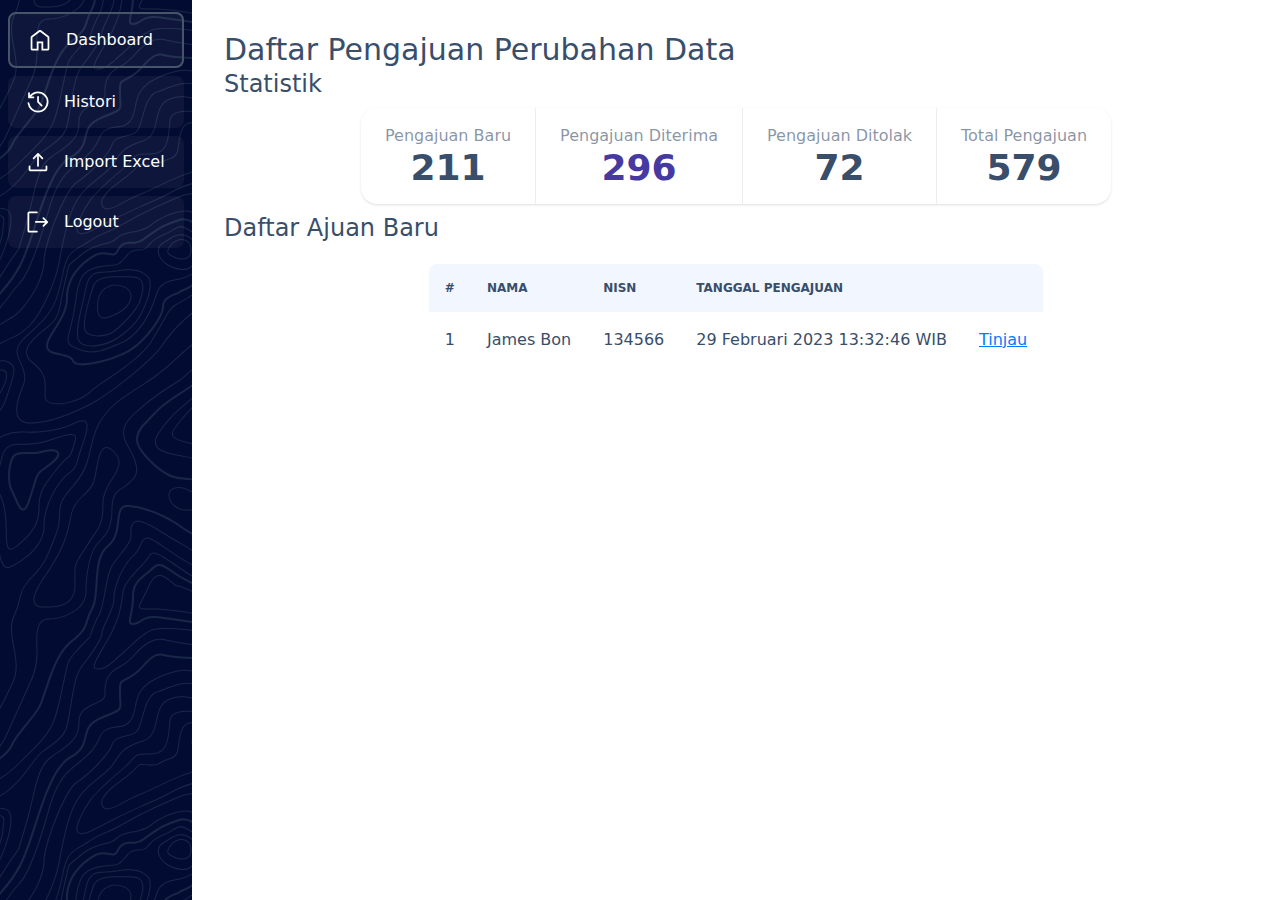
==== admin/index.html @ 265cea32 "init commit" ====
<!DOCTYPE html>
<html lang="en">
  <head>
    <meta charset="UTF-8" />
    <meta http-equiv="X-UA-Compatible" content="IE=edge" />
    <meta name="viewport" content="width=device-width, initial-scale=1.0" />
    <title>Dashboard Admin</title>
    <link rel="stylesheet" href="../assets/css/output.css" />
  </head>
  <body>
    <div class="drawer drawer-mobile">
      <input id="drawer" type="checkbox" class="drawer-toggle" />
      <div class="drawer-content flex flex-col">
        <label
          for="drawer"
          class="btn btn-ghost btn-sm btn-circle absolute top-1 left-1 drawer-button lg:hidden"
        >
          <svg
            xmlns="http://www.w3.org/2000/svg"
            class="h-5 w-5"
            fill="none"
            viewBox="0 0 24 24"
            stroke="currentColor"
          >
            <path
              stroke-linecap="round"
              stroke-linejoin="round"
              stroke-width="2"
              d="M4 6h16M4 12h16M4 18h7"
            />
          </svg>
        </label>
        <main class="w-full max-w-7xl mx-auto p-8">
          <h1>Daftar Pengajuan Perubahan Data</h1>
          <h2 class="text-2xl font-light">Statistik</h2>
          <div class="flex justify-center my-2">
            <div class="stats shadow stats-vertical lg:stats-horizontal">
              <div class="stat place-items-center">
                <div class="stat-title">Pengajuan Baru</div>
                <div class="stat-value">211</div>
              </div>

              <div class="stat place-items-center">
                <div class="stat-title">Pengajuan Diterima</div>
                <div class="stat-value text-secondary">296</div>
              </div>

              <div class="stat place-items-center">
                <div class="stat-title">Pengajuan Ditolak</div>
                <div class="stat-value">72</div>
              </div>

              <div class="stat place-items-center">
                <div class="stat-title">Total Pengajuan</div>
                <div class="stat-value">579</div>
              </div>
            </div>
          </div>
          <h2 class="text-2xl font-light">Daftar Ajuan Baru</h2>
          <!-- 
            Kolom:
            id,
            nama,
            nisn,
            tanggal pengajuan,
            aksi (isinya link ke tinjau.html)
           -->
          <div class="overflow-x-auto">
            <table class="table mx-auto">
              <thead>
                <tr>
                  <th>#</th>
                  <th>Nama</th>
                  <th>NISN</th>
                  <th>Tanggal Pengajuan</th>
                  <th></th>
                </tr>
              </thead>
              <tbody>
                <tr>
                  <td>1</td>
                  <td>James Bon</td>
                  <td>134566</td>
                  <td>29 Februari 2023 13:32:46 WIB</td>
                  <td><a href="./tinjau.html">Tinjau</a></td>
                </tr>
              </tbody>
            </table>
          </div>
        </main>
      </div>
      <div class="drawer-side">
        <label for="drawer" class="drawer-overlay"></label>
        <ul
          class="menu p-2 bg-default text-base-100 bg-hero-topography-blue-dark w-1/2 lg:w-48"
        >
          <label for="drawer" class="btn btn-ghost w-16 lg:hidden">
            <img
              src="../assets/icons/cancel_circle.svg"
              alt=""
              class="invert w-7"
            />
          </label>
          <li class="my-1">
            <a
              class="bg-base-100 bg-opacity-5 border-2 border-slate-600 disabled-menu"
              href="#"
            >
              <img src="../assets/icons/home.svg" class="invert w-7" />
              Dashboard
            </a>
          </li>
          <li class="my-1">
            <a class="bg-base-100 bg-opacity-5" href="./histori.html">
              <img src="../assets/icons/history.svg" class="invert w-7" />
              Histori
            </a>
          </li>
          <li class="my-1">
            <label for="import-excel" class="bg-base-100 bg-opacity-5">
              <img src="../assets/icons/upload.svg" class="invert w-7" />
              Import Excel
            </label>
          </li>
          <li class="my-1">
            <a class="bg-base-100 bg-opacity-5" href="./index.html">
              <img src="../assets/icons/logout.svg" class="invert w-7" />
              Logout
            </a>
          </li>
        </ul>
      </div>
    </div>
    <input type="checkbox" id="import-excel" class="modal-toggle" />
    <label for="import-excel" class="modal cursor-pointer">
      <label class="modal-box relative" for="">
        <h3 class="text-2xl">Import Excel</h3>
        <p class="py-4">
          PENTING: Setelah file excel di-import, semua data dan histori akan
          dihapus.
        </p>
        <p class="text-red-800">Error: Error message placeholder</p>

        <form action="./index.html" enctype="application/x-www-form-urlencoded">
          <div class="control-form">
            <input
              type="file"
              name="excel"
              id="excel"
              class="file-input file-input-bordered w-full"
            />
          </div>
          <div class="modal-action">
            <label for="import-excel" class="btn btn-error">Batal</label>
            <input type="submit" value="Import" class="btn" />
          </div>
        </form>
      </label>
    </label>
  </body>
</html>
---- assets/css/output.css ----
/*
! tailwindcss v3.2.7 | MIT License | https://tailwindcss.com
*/

/*
1. Prevent padding and border from affecting element width. (https://github.com/mozdevs/cssremedy/issues/4)
2. Allow adding a border to an element by just adding a border-width. (https://github.com/tailwindcss/tailwindcss/pull/116)
*/

*,
::before,
::after {
  box-sizing: border-box;
  /* 1 */
  border-width: 0;
  /* 2 */
  border-style: solid;
  /* 2 */
  border-color: #e5e7eb;
  /* 2 */
}

::before,
::after {
  --tw-content: '';
}

/*
1. Use a consistent sensible line-height in all browsers.
2. Prevent adjustments of font size after orientation changes in iOS.
3. Use a more readable tab size.
4. Use the user's configured `sans` font-family by default.
5. Use the user's configured `sans` font-feature-settings by default.
*/

html {
  line-height: 1.5;
  /* 1 */
  -webkit-text-size-adjust: 100%;
  /* 2 */
  -moz-tab-size: 4;
  /* 3 */
  -o-tab-size: 4;
     tab-size: 4;
  /* 3 */
  font-family: ui-sans-serif, system-ui, -apple-system, BlinkMacSystemFont, "Segoe UI", Roboto, "Helvetica Neue", Arial, "Noto Sans", sans-serif, "Apple Color Emoji", "Segoe UI Emoji", "Segoe UI Symbol", "Noto Color Emoji";
  /* 4 */
  font-feature-settings: normal;
  /* 5 */
}

/*
1. Remove the margin in all browsers.
2. Inherit line-height from `html` so users can set them as a class directly on the `html` element.
*/

body {
  margin: 0;
  /* 1 */
  line-height: inherit;
  /* 2 */
}

/*
1. Add the correct height in Firefox.
2. Correct the inheritance of border color in Firefox. (https://bugzilla.mozilla.org/show_bug.cgi?id=190655)
3. Ensure horizontal rules are visible by default.
*/

hr {
  height: 0;
  /* 1 */
  color: inherit;
  /* 2 */
  border-top-width: 1px;
  /* 3 */
}

/*
Add the correct text decoration in Chrome, Edge, and Safari.
*/

abbr:where([title]) {
  -webkit-text-decoration: underline dotted;
          text-decoration: underline dotted;
}

/*
Remove the default font size and weight for headings.
*/

h1,
h2,
h3,
h4,
h5,
h6 {
  font-size: inherit;
  font-weight: inherit;
}

/*
Reset links to optimize for opt-in styling instead of opt-out.
*/

a {
  color: inherit;
  text-decoration: inherit;
}

/*
Add the correct font weight in Edge and Safari.
*/

b,
strong {
  font-weight: bolder;
}

/*
1. Use the user's configured `mono` font family by default.
2. Correct the odd `em` font sizing in all browsers.
*/

code,
kbd,
samp,
pre {
  font-family: ui-monospace, SFMono-Regular, Menlo, Monaco, Consolas, "Liberation Mono", "Courier New", monospace;
  /* 1 */
  font-size: 1em;
  /* 2 */
}

/*
Add the correct font size in all browsers.
*/

small {
  font-size: 80%;
}

/*
Prevent `sub` and `sup` elements from affecting the line height in all browsers.
*/

sub,
sup {
  font-size: 75%;
  line-height: 0;
  position: relative;
  vertical-align: baseline;
}

sub {
  bottom: -0.25em;
}

sup {
  top: -0.5em;
}

/*
1. Remove text indentation from table contents in Chrome and Safari. (https://bugs.chromium.org/p/chromium/issues/detail?id=999088, https://bugs.webkit.org/show_bug.cgi?id=201297)
2. Correct table border color inheritance in all Chrome and Safari. (https://bugs.chromium.org/p/chromium/issues/detail?id=935729, https://bugs.webkit.org/show_bug.cgi?id=195016)
3. Remove gaps between table borders by default.
*/

table {
  text-indent: 0;
  /* 1 */
  border-color: inherit;
  /* 2 */
  border-collapse: collapse;
  /* 3 */
}

/*
1. Change the font styles in all browsers.
2. Remove the margin in Firefox and Safari.
3. Remove default padding in all browsers.
*/

button,
input,
optgroup,
select,
textarea {
  font-family: inherit;
  /* 1 */
  font-size: 100%;
  /* 1 */
  font-weight: inherit;
  /* 1 */
  line-height: inherit;
  /* 1 */
  color: inherit;
  /* 1 */
  margin: 0;
  /* 2 */
  padding: 0;
  /* 3 */
}

/*
Remove the inheritance of text transform in Edge and Firefox.
*/

button,
select {
  text-transform: none;
}

/*
1. Correct the inability to style clickable types in iOS and Safari.
2. Remove default button styles.
*/

button,
[type='button'],
[type='reset'],
[type='submit'] {
  -webkit-appearance: button;
  /* 1 */
  background-color: transparent;
  /* 2 */
  background-image: none;
  /* 2 */
}

/*
Use the modern Firefox focus style for all focusable elements.
*/

:-moz-focusring {
  outline: auto;
}

/*
Remove the additional `:invalid` styles in Firefox. (https://github.com/mozilla/gecko-dev/blob/2f9eacd9d3d995c937b4251a5557d95d494c9be1/layout/style/res/forms.css#L728-L737)
*/

:-moz-ui-invalid {
  box-shadow: none;
}

/*
Add the correct vertical alignment in Chrome and Firefox.
*/

progress {
  vertical-align: baseline;
}

/*
Correct the cursor style of increment and decrement buttons in Safari.
*/

::-webkit-inner-spin-button,
::-webkit-outer-spin-button {
  height: auto;
}

/*
1. Correct the odd appearance in Chrome and Safari.
2. Correct the outline style in Safari.
*/

[type='search'] {
  -webkit-appearance: textfield;
  /* 1 */
  outline-offset: -2px;
  /* 2 */
}

/*
Remove the inner padding in Chrome and Safari on macOS.
*/

::-webkit-search-decoration {
  -webkit-appearance: none;
}

/*
1. Correct the inability to style clickable types in iOS and Safari.
2. Change font properties to `inherit` in Safari.
*/

::-webkit-file-upload-button {
  -webkit-appearance: button;
  /* 1 */
  font: inherit;
  /* 2 */
}

/*
Add the correct display in Chrome and Safari.
*/

summary {
  display: list-item;
}

/*
Removes the default spacing and border for appropriate elements.
*/

blockquote,
dl,
dd,
h1,
h2,
h3,
h4,
h5,
h6,
hr,
figure,
p,
pre {
  margin: 0;
}

fieldset {
  margin: 0;
  padding: 0;
}

legend {
  padding: 0;
}

ol,
ul,
menu {
  list-style: none;
  margin: 0;
  padding: 0;
}

/*
Prevent resizing textareas horizontally by default.
*/

textarea {
  resize: vertical;
}

/*
1. Reset the default placeholder opacity in Firefox. (https://github.com/tailwindlabs/tailwindcss/issues/3300)
2. Set the default placeholder color to the user's configured gray 400 color.
*/

input::-moz-placeholder, textarea::-moz-placeholder {
  opacity: 1;
  /* 1 */
  color: #9ca3af;
  /* 2 */
}

input::placeholder,
textarea::placeholder {
  opacity: 1;
  /* 1 */
  color: #9ca3af;
  /* 2 */
}

/*
Set the default cursor for buttons.
*/

button,
[role="button"] {
  cursor: pointer;
}

/*
Make sure disabled buttons don't get the pointer cursor.
*/

:disabled {
  cursor: default;
}

/*
1. Make replaced elements `display: block` by default. (https://github.com/mozdevs/cssremedy/issues/14)
2. Add `vertical-align: middle` to align replaced elements more sensibly by default. (https://github.com/jensimmons/cssremedy/issues/14#issuecomment-634934210)
   This can trigger a poorly considered lint error in some tools but is included by design.
*/

img,
svg,
video,
canvas,
audio,
iframe,
embed,
object {
  display: block;
  /* 1 */
  vertical-align: middle;
  /* 2 */
}

/*
Constrain images and videos to the parent width and preserve their intrinsic aspect ratio. (https://github.com/mozdevs/cssremedy/issues/14)
*/

img,
video {
  max-width: 100%;
  height: auto;
}

/* Make elements with the HTML hidden attribute stay hidden by default */

[hidden] {
  display: none;
}

:root,
[data-theme] {
  background-color: hsla(var(--b1) / var(--tw-bg-opacity, 1));
  color: hsla(var(--bc) / var(--tw-text-opacity, 1));
}

html {
  -webkit-tap-highlight-color: transparent;
}

:root {
  color-scheme: light;
  --pf: 211.79 100% 40.627%;
  --sf: 246.92 47.273% 34.51%;
  --af: 310.41 49.388% 41.569%;
  --nf: 217.02 92.157% 8%;
  --pc: 211.79 100% 90.157%;
  --sc: 246.92 100% 88.627%;
  --ac: 310.41 100% 90.392%;
  --nc: 217.02 100% 82%;
  --inc: 191.54 100% 15.608%;
  --suc: 181.5 100% 13.255%;
  --wac: 32.308 100% 16.706%;
  --erc: 0 100% 14.431%;
  --rounded-box: 1rem;
  --rounded-btn: 0.5rem;
  --rounded-badge: 1.9rem;
  --animation-btn: 0.25s;
  --animation-input: .2s;
  --btn-text-case: uppercase;
  --btn-focus-scale: 0.95;
  --border-btn: 1px;
  --tab-border: 1px;
  --tab-radius: 0.5rem;
  --p: 211.79 100% 50.784%;
  --s: 246.92 47.273% 43.137%;
  --a: 310.41 49.388% 51.961%;
  --n: 217.02 92.157% 10%;
  --b1: 0 0% 100%;
  --b2: 216.92 100% 97.451%;
  --b3: 218.82 43.59% 92.353%;
  --bc: 214.29 30.061% 31.961%;
  --in: 191.54 92.857% 78.039%;
  --su: 181.5 46.512% 66.275%;
  --wa: 32.308 61.905% 83.529%;
  --er: 0 63.38% 72.157%;
}

h2 {
  margin-bottom: 0.5rem;
}

main h1 {
  font-size: 1.875rem;
  line-height: 2.25rem;
  font-weight: 300;
}

table {
  margin-top: 0.75rem;
  margin-bottom: 0.75rem;
}

table,
  .table td {
  white-space: normal;
}

td a,
  th a {
  cursor: pointer;
  text-decoration-line: underline;
  --tw-text-opacity: 1;
  color: hsl(var(--p) / var(--tw-text-opacity));
}

td a:hover,
  th a:hover {
  --tw-text-opacity: 1;
  color: hsl(var(--pf, var(--p)) / var(--tw-text-opacity));
}

td a:focus,
  th a:focus {
  outline: 2px solid transparent;
  outline-offset: 2px;
}

td a:focus-visible,
  th a:focus-visible {
  outline: 2px solid currentColor;
  outline-offset: 2px;
}

td a,
  th a {
  font-weight: 400;
}

*, ::before, ::after {
  --tw-border-spacing-x: 0;
  --tw-border-spacing-y: 0;
  --tw-translate-x: 0;
  --tw-translate-y: 0;
  --tw-rotate: 0;
  --tw-skew-x: 0;
  --tw-skew-y: 0;
  --tw-scale-x: 1;
  --tw-scale-y: 1;
  --tw-pan-x:  ;
  --tw-pan-y:  ;
  --tw-pinch-zoom:  ;
  --tw-scroll-snap-strictness: proximity;
  --tw-ordinal:  ;
  --tw-slashed-zero:  ;
  --tw-numeric-figure:  ;
  --tw-numeric-spacing:  ;
  --tw-numeric-fraction:  ;
  --tw-ring-inset:  ;
  --tw-ring-offset-width: 0px;
  --tw-ring-offset-color: #fff;
  --tw-ring-color: rgb(59 130 246 / 0.5);
  --tw-ring-offset-shadow: 0 0 #0000;
  --tw-ring-shadow: 0 0 #0000;
  --tw-shadow: 0 0 #0000;
  --tw-shadow-colored: 0 0 #0000;
  --tw-blur:  ;
  --tw-brightness:  ;
  --tw-contrast:  ;
  --tw-grayscale:  ;
  --tw-hue-rotate:  ;
  --tw-invert:  ;
  --tw-saturate:  ;
  --tw-sepia:  ;
  --tw-drop-shadow:  ;
  --tw-backdrop-blur:  ;
  --tw-backdrop-brightness:  ;
  --tw-backdrop-contrast:  ;
  --tw-backdrop-grayscale:  ;
  --tw-backdrop-hue-rotate:  ;
  --tw-backdrop-invert:  ;
  --tw-backdrop-opacity:  ;
  --tw-backdrop-saturate:  ;
  --tw-backdrop-sepia:  ;
}

::backdrop {
  --tw-border-spacing-x: 0;
  --tw-border-spacing-y: 0;
  --tw-translate-x: 0;
  --tw-translate-y: 0;
  --tw-rotate: 0;
  --tw-skew-x: 0;
  --tw-skew-y: 0;
  --tw-scale-x: 1;
  --tw-scale-y: 1;
  --tw-pan-x:  ;
  --tw-pan-y:  ;
  --tw-pinch-zoom:  ;
  --tw-scroll-snap-strictness: proximity;
  --tw-ordinal:  ;
  --tw-slashed-zero:  ;
  --tw-numeric-figure:  ;
  --tw-numeric-spacing:  ;
  --tw-numeric-fraction:  ;
  --tw-ring-inset:  ;
  --tw-ring-offset-width: 0px;
  --tw-ring-offset-color: #fff;
  --tw-ring-color: rgb(59 130 246 / 0.5);
  --tw-ring-offset-shadow: 0 0 #0000;
  --tw-ring-shadow: 0 0 #0000;
  --tw-shadow: 0 0 #0000;
  --tw-shadow-colored: 0 0 #0000;
  --tw-blur:  ;
  --tw-brightness:  ;
  --tw-contrast:  ;
  --tw-grayscale:  ;
  --tw-hue-rotate:  ;
  --tw-invert:  ;
  --tw-saturate:  ;
  --tw-sepia:  ;
  --tw-drop-shadow:  ;
  --tw-backdrop-blur:  ;
  --tw-backdrop-brightness:  ;
  --tw-backdrop-contrast:  ;
  --tw-backdrop-grayscale:  ;
  --tw-backdrop-hue-rotate:  ;
  --tw-backdrop-invert:  ;
  --tw-backdrop-opacity:  ;
  --tw-backdrop-saturate:  ;
  --tw-backdrop-sepia:  ;
}

.absolute {
  position: absolute;
}

.relative {
  position: relative;
}

.left-1 {
  left: 0.25rem;
}

.top-1 {
  top: 0.25rem;
}

.z-10 {
  z-index: 10;
}

.mx-auto {
  margin-left: auto;
  margin-right: auto;
}

.my-1 {
  margin-top: 0.25rem;
  margin-bottom: 0.25rem;
}

.my-2 {
  margin-top: 0.5rem;
  margin-bottom: 0.5rem;
}

.mt-2 {
  margin-top: 0.5rem;
}

.mt-4 {
  margin-top: 1rem;
}

.mt-8 {
  margin-top: 2rem;
}

.mt-\[50vh\] {
  margin-top: 50vh;
}

.mb-2 {
  margin-bottom: 0.5rem;
}

.flex {
  display: flex;
}

.table {
  display: table;
}

.h-5 {
  height: 1.25rem;
}

.h-full {
  height: 100%;
}

.h-8 {
  height: 2rem;
}

.h-12 {
  height: 3rem;
}

.h-16 {
  height: 4rem;
}

.min-h-\[50vh\] {
  min-height: 50vh;
}

.min-h-screen {
  min-height: 100vh;
}

.w-1\/2 {
  width: 50%;
}

.w-16 {
  width: 4rem;
}

.w-48 {
  width: 12rem;
}

.w-5 {
  width: 1.25rem;
}

.w-7 {
  width: 1.75rem;
}

.w-8 {
  width: 2rem;
}

.w-full {
  width: 100%;
}

.w-80 {
  width: 20rem;
}

.min-w-\[192px\] {
  min-width: 192px;
}

.min-w-full {
  min-width: 100%;
}

.max-w-2xl {
  max-width: 42rem;
}

.max-w-7xl {
  max-width: 80rem;
}

.cursor-pointer {
  cursor: pointer;
}

.flex-col {
  flex-direction: column;
}

.place-items-center {
  place-items: center;
}

.items-center {
  align-items: center;
}

.justify-end {
  justify-content: flex-end;
}

.justify-center {
  justify-content: center;
}

.justify-between {
  justify-content: space-between;
}

.justify-evenly {
  justify-content: space-evenly;
}

.gap-2 {
  gap: 0.5rem;
}

.overflow-x-auto {
  overflow-x: auto;
}

.rounded-lg {
  border-radius: 0.5rem;
}

.border {
  border-width: 1px;
}

.border-2 {
  border-width: 2px;
}

.border-slate-600 {
  --tw-border-opacity: 1;
  border-color: rgb(71 85 105 / var(--tw-border-opacity));
}

.border-slate-300 {
  --tw-border-opacity: 1;
  border-color: rgb(203 213 225 / var(--tw-border-opacity));
}

.bg-accent {
  --tw-bg-opacity: 1;
  background-color: hsl(var(--a) / var(--tw-bg-opacity));
}

.bg-base-100 {
  --tw-bg-opacity: 1;
  background-color: hsl(var(--b1) / var(--tw-bg-opacity));
}

.bg-base-200 {
  --tw-bg-opacity: 1;
  background-color: hsl(var(--b2, var(--b1)) / var(--tw-bg-opacity));
}

.bg-base-300 {
  --tw-bg-opacity: 1;
  background-color: hsl(var(--b3, var(--b2)) / var(--tw-bg-opacity));
}

.bg-default {
  --tw-bg-opacity: 1;
  background-color: rgb(2 11 49 / var(--tw-bg-opacity));
}

.bg-error {
  --tw-bg-opacity: 1;
  background-color: hsl(var(--er) / var(--tw-bg-opacity));
}

.bg-info {
  --tw-bg-opacity: 1;
  background-color: hsl(var(--in) / var(--tw-bg-opacity));
}

.bg-neutral {
  --tw-bg-opacity: 1;
  background-color: hsl(var(--n) / var(--tw-bg-opacity));
}

.bg-primary {
  --tw-bg-opacity: 1;
  background-color: hsl(var(--p) / var(--tw-bg-opacity));
}

.bg-secondary {
  --tw-bg-opacity: 1;
  background-color: hsl(var(--s) / var(--tw-bg-opacity));
}

.bg-success {
  --tw-bg-opacity: 1;
  background-color: hsl(var(--su) / var(--tw-bg-opacity));
}

.bg-warning {
  --tw-bg-opacity: 1;
  background-color: hsl(var(--wa) / var(--tw-bg-opacity));
}

.bg-white {
  --tw-bg-opacity: 1;
  background-color: rgb(255 255 255 / var(--tw-bg-opacity));
}

.bg-opacity-5 {
  --tw-bg-opacity: 0.05;
}

.bg-opacity-40 {
  --tw-bg-opacity: 0.4;
}

.p-1 {
  padding: 0.25rem;
}

.p-2 {
  padding: 0.5rem;
}

.p-8 {
  padding: 2rem;
}

.p-4 {
  padding: 1rem;
}

.p-6 {
  padding: 1.5rem;
}

.py-4 {
  padding-top: 1rem;
  padding-bottom: 1rem;
}

.text-2xl {
  font-size: 1.5rem;
  line-height: 2rem;
}

.text-4xl {
  font-size: 2.25rem;
  line-height: 2.5rem;
}

.text-5xl {
  font-size: 3rem;
  line-height: 1;
}

.text-xl {
  font-size: 1.25rem;
  line-height: 1.75rem;
}

.text-3xl {
  font-size: 1.875rem;
  line-height: 2.25rem;
}

.font-light {
  font-weight: 300;
}

.font-normal {
  font-weight: 400;
}

.normal-case {
  text-transform: none;
}

.italic {
  font-style: italic;
}

.text-base-100 {
  --tw-text-opacity: 1;
  color: hsl(var(--b1) / var(--tw-text-opacity));
}

.text-info-content {
  --tw-text-opacity: 1;
  color: hsl(var(--inc, var(--nc)) / var(--tw-text-opacity));
}

.text-red-600 {
  --tw-text-opacity: 1;
  color: rgb(220 38 38 / var(--tw-text-opacity));
}

.text-red-800 {
  --tw-text-opacity: 1;
  color: rgb(153 27 27 / var(--tw-text-opacity));
}

.text-secondary {
  --tw-text-opacity: 1;
  color: hsl(var(--s) / var(--tw-text-opacity));
}

.text-success-content {
  --tw-text-opacity: 1;
  color: hsl(var(--suc, var(--nc)) / var(--tw-text-opacity));
}

.text-warning-content {
  --tw-text-opacity: 1;
  color: hsl(var(--wac, var(--nc)) / var(--tw-text-opacity));
}

.underline {
  text-decoration-line: underline;
}

.shadow {
  --tw-shadow: 0 1px 3px 0 rgb(0 0 0 / 0.1), 0 1px 2px -1px rgb(0 0 0 / 0.1);
  --tw-shadow-colored: 0 1px 3px 0 var(--tw-shadow-color), 0 1px 2px -1px var(--tw-shadow-color);
  box-shadow: var(--tw-ring-offset-shadow, 0 0 #0000), var(--tw-ring-shadow, 0 0 #0000), var(--tw-shadow);
}

.invert {
  --tw-invert: invert(100%);
  filter: var(--tw-blur) var(--tw-brightness) var(--tw-contrast) var(--tw-grayscale) var(--tw-hue-rotate) var(--tw-invert) var(--tw-saturate) var(--tw-sepia) var(--tw-drop-shadow);
}

.bg-hero-topography-blue-dark-100 {
  background-image: url("data:image/svg+xml,%3Csvg xmlns='http://www.w3.org/2000/svg' width='600' height='600' viewBox='0 0 600 600'%3E%3Cpath fill='%23394e6a' fill-opacity='1.0' d='M600 325.1v-1.17c-6.5 3.83-13.06 7.64-14.68 8.64-10.6 6.56-18.57 12.56-24.68 19.09-5.58 5.95-12.44 10.06-22.42 14.15-1.45.6-2.96 1.2-4.83 1.9l-4.75 1.82c-9.78 3.75-14.8 6.27-18.98 10.1-4.23 3.88-9.65 6.6-16.77 8.84-1.95.6-3.99 1.17-6.47 1.8l-6.14 1.53c-5.29 1.35-8.3 2.37-10.54 3.78-3.08 1.92-6.63 3.26-12.74 5.03a384.1 384.1 0 0 1-4.82 1.36c-2.04.58-3.6 1.04-5.17 1.52a110.03 110.03 0 0 0-11.2 4.05c-2.7 1.15-5.5 3.93-8.78 8.4a157.68 157.68 0 0 0-6.15 9.2c-5.75 9.07-7.58 11.74-10.24 14.51a50.97 50.97 0 0 1-4.6 4.22c-2.33 1.9-10.39 7.54-11.81 8.74a14.68 14.68 0 0 0-3.67 4.15c-1.24 2.3-1.9 4.57-2.78 8.87-2.17 10.61-3.52 14.81-8.2 22.1-4.07 6.33-6.8 9.88-9.83 12.99-.47.48-.95.96-1.5 1.48l-3.75 3.56c-1.67 1.6-3.18 3.12-4.86 4.9a42.44 42.44 0 0 0-9.89 16.94c-2.5 8.13-2.72 15.47-1.76 27.22.47 5.82.51 6.36.51 8.18 0 10.51.12 17.53.63 25.78.24 4.05.56 7.8.97 11.22h.9c-1.13-9.58-1.5-21.83-1.5-37 0-1.86-.04-2.4-.52-8.26-.94-11.63-.72-18.87 1.73-26.85a41.44 41.44 0 0 1 9.65-16.55c1.67-1.76 3.18-3.27 4.83-4.85.63-.6 3.13-2.96 3.75-3.57a71.6 71.6 0 0 0 1.52-1.5c3.09-3.16 5.86-6.76 9.96-13.15 4.77-7.42 6.15-11.71 8.34-22.44.86-4.21 1.5-6.4 2.68-8.6.68-1.25 1.79-2.48 3.43-3.86 1.38-1.15 9.43-6.8 11.8-8.72 1.71-1.4 3.26-2.81 4.7-4.3 2.72-2.85 4.56-5.54 10.36-14.67a156.9 156.9 0 0 1 6.1-9.15c3.2-4.33 5.9-7.01 8.37-8.07 3.5-1.5 7.06-2.77 11.1-4.02a233.84 233.84 0 0 1 7.6-2.2l2.38-.67c6.19-1.79 9.81-3.16 12.98-5.15 2.14-1.33 5.08-2.33 10.27-3.65l6.14-1.53c2.5-.63 4.55-1.2 6.52-1.82 7.24-2.27 12.79-5.06 17.15-9.05 4.05-3.72 9-6.2 18.66-9.9l4.75-1.82c1.87-.72 3.39-1.31 4.85-1.91 10.1-4.15 17.07-8.32 22.76-14.4 6.05-6.45 13.95-12.4 24.49-18.92 1.56-.96 7.82-4.6 14.15-8.33v-64.58c-4 8.15-8.52 14.85-12.7 17.9-2.51 1.82-5.38 4.02-9.04 6.92a1063.87 1063.87 0 0 0-6.23 4.98l-1.27 1.02a2309.25 2309.25 0 0 1-4.87 3.9c-7.55 6-12.9 10.05-17.61 13.19-3.1 2.06-3.86 2.78-8.06 7.13-5.84 6.07-11.72 8.62-29.15 10.95-11.3 1.5-20.04 4.91-30.75 11.07-1.65.94-7.27 4.27-6.97 4.1-2.7 1.58-4.69 2.69-6.64 3.66-5.63 2.8-10.47 4.17-15.71 4.17-17.13 0-41.44 11.51-51.63 22.83-12.05 13.4-31.42 27.7-45.25 31.16-7.4 1.85-11.85 7.05-14.04 14.69-1.26 4.4-1.58 8.28-1.58 13.82 0 .82.01.98.24 3.63.45 5.18.35 8.72-.77 13.26-1.53 6.2-4.89 12.6-10.59 19.43-13.87 16.65-22.88 46.58-22.88 71.68 0 2.39.02 4.26.06 8.75.12 10.8.1 15.8-.22 21.95-.56 11.18-2.09 20.73-5 29.3h-1.05c2.94-8.56 4.49-18.12 5.05-29.35.31-6.13.34-11.1.22-21.9-.04-4.48-.06-6.36-.06-8.75 0-25.32 9.07-55.47 23.12-72.32 5.6-6.72 8.88-12.99 10.38-19.03 1.09-4.4 1.18-7.85.74-12.93-.23-2.7-.24-2.86-.24-3.72 0-5.62.32-9.57 1.62-14.1 2.28-7.95 6.97-13.44 14.76-15.39 13.6-3.4 32.82-17.59 44.75-30.84C409 360.14 433.58 348.5 451 348.5c5.07 0 9.77-1.33 15.26-4.07 1.93-.96 3.9-2.05 6.58-3.62-.3.18 5.33-3.16 6.98-4.11 10.82-6.21 19.66-9.67 31.11-11.2 17.23-2.3 22.9-4.75 28.57-10.64 4.25-4.41 5.04-5.16 8.22-7.28 4.68-3.11 10.01-7.14 17.55-13.14a1113.33 1113.33 0 0 0 4.86-3.89l1.28-1.02a4668.54 4668.54 0 0 1 6.23-4.98c3.67-2.9 6.55-5.12 9.07-6.95 4.37-3.19 9.16-10.56 13.29-19.4v66.9zm0-116.23c-.62.01-1.27.06-1.95.13-6.13.63-13.83 3.45-21.83 7.45-3.64 1.82-8.46 2.67-14.17 2.71-4.7.04-9.72-.47-14.73-1.33-1.7-.3-3.26-.61-4.67-.93a31.55 31.55 0 0 0-3.55-.57 273.4 273.4 0 0 0-16.66-.88c-10.42-.16-17.2.74-17.97 2.73-.38.97.6 2.55 3.03 4.87 1.01.97 2.22 2.03 4.04 3.55a1746.07 1746.07 0 0 0 4.79 4.02c1.39 1.2 3.1 1.92 5.5 2.5.7.16.86.2 2.64.54 3.53.7 5.03 1.25 6.15 2.63 1.41 1.76 1.4 4.54-.15 8.88-2.44 6.83-5.72 10.05-10.19 10.33-3.63.23-7.6-1.29-14.52-5.06-4.53-2.47-6.82-7.3-8.32-15.26-.17-.87-.32-1.78-.5-2.86l-.43-2.76c-1.05-6.58-1.9-9.2-3.73-10.11-.81-.4-1.59-.74-2.36-1-2.27-.77-4.6-1.02-8.1-.92-2.29.07-14.7 1-13.77.93-20.55 1.37-28.8 5.05-37.09 14.99a133.07 133.07 0 0 0-4.25 5.44l-2.3 3.09-2.51 3.32c-4.1 5.36-7.06 8.48-10.39 11.12-.65.52-1.33 1.04-2.13 1.62l-4.11 2.94a106.8 106.8 0 0 0-5.16 3.99c-4.55 3.74-9.74 8.6-16.25 15.38-8.25 8.58-11.78 13.54-11.7 15.95.07 1.65 1.64 2.11 6.79 2.38 1.61.09 2.15.12 2.98.2 2.95.24 5.09.73 6.81 1.68 7.48 4.15 11.63 7.26 13.95 11.58 3.3 6.15.8 12.88-8.89 20.26-8.28 6.3-11.1 10.37-11.31 14.96-.06 1.17 0 1.93.26 4.43.69 6.47.25 10.65-2.8 17.42a44.23 44.23 0 0 1-4.16 7.53c-2.82 3.97-5.47 5.74-10.6 7.69-.43.16-3.34 1.23-4.27 1.59-1.8.68-3.38 1.36-5.01 2.14-4.18 2-8.4 4.6-13.1 8.24-8.44 6.51-13.23 14.56-15.98 25.06-1.1 4.2-1.55 6.81-2.8 15.21-1.26 8.6-2.17 12.64-4.08 16.55-2.1 4.28-11.93 26.59-12.97 28.88a382.7 382.7 0 0 1-6.37 13.41c-4.07 8.11-7.61 14.07-10.73 17.81-5.38 6.46-8.98 14.37-13.77 28.42a810.14 810.14 0 0 0-1.89 5.6c-1.8 5.35-2.96 8.6-4.26 11.85-6.13 15.32-25.43 26.31-46.46 26.31-11.2 0-20.58-2.74-31.02-8.55-5.6-3.13-4.55-2.42-22.26-14.54-14.33-9.8-17.7-10.73-20.47-6.9-.37.5-1.81 2.74-1.83 2.77a52.24 52.24 0 0 1-4.94 5.9c-.73.79-5.52 5.87-6.97 7.45-2.38 2.6-4.3 4.81-5.98 6.93a45.6 45.6 0 0 0-5.08 7.66c-1.29 2.57-1.9 5.25-2.66 10.6a997.6 997.6 0 0 1-.46 3.18h-1l.47-3.32c.77-5.45 1.4-8.2 2.75-10.9a46.54 46.54 0 0 1 5.2-7.84c1.7-2.14 3.63-4.38 6.03-6.98 1.45-1.59 6.24-6.68 6.96-7.46a51.58 51.58 0 0 0 4.84-5.78s1.47-2.26 1.86-2.8c3.25-4.5 7.08-3.44 21.84 6.67 17.67 12.08 16.62 11.38 22.19 14.48 10.3 5.73 19.5 8.43 30.53 8.43 20.65 0 39.57-10.77 45.54-25.69a219.7 219.7 0 0 0 4.24-11.8 6752.32 6752.32 0 0 0 1.88-5.6c4.83-14.16 8.47-22.14 13.96-28.73 3.05-3.66 6.56-9.57 10.6-17.61 1.97-3.93 4.04-8.31 6.35-13.38 1.03-2.28 10.88-24.61 12.98-28.91 1.85-3.79 2.75-7.76 4-16.25 1.24-8.44 1.7-11.07 2.81-15.32 2.8-10.7 7.71-18.94 16.33-25.6a73.18 73.18 0 0 1 13.29-8.35c1.66-.8 3.27-1.48 5.08-2.18.94-.36 3.86-1.43 4.28-1.59 4.95-1.88 7.44-3.55 10.14-7.33 1.35-1.9 2.68-4.3 4.06-7.37 2.97-6.58 3.39-10.59 2.72-16.9a27.13 27.13 0 0 1-.27-4.58c.22-4.94 3.21-9.24 11.7-15.7 9.33-7.11 11.66-13.34 8.62-19-2.2-4.09-6.25-7.12-13.55-11.17-1.57-.88-3.6-1.33-6.42-1.57-.8-.07-1.34-.1-2.95-.19-5.77-.3-7.63-.85-7.72-3.34-.1-2.81 3.5-7.87 11.97-16.69 6.53-6.8 11.75-11.69 16.33-15.45 1.79-1.47 3.42-2.72 5.2-4.03l4.12-2.94c.79-.58 1.46-1.08 2.1-1.59 3.26-2.6 6.16-5.65 10.21-10.94a383.2 383.2 0 0 0 2.5-3.32l2.31-3.09c1.8-2.39 3.04-4 4.29-5.48 8.47-10.17 16.98-13.96 37.27-15.3-.44.02 12-.9 14.32-.98 3.62-.1 6.05.16 8.46.98.8.27 1.62.62 2.47 1.04 2.27 1.14 3.17 3.87 4.27 10.85l.44 2.76c.17 1.07.33 1.97.5 2.83 1.44 7.69 3.62 12.29 7.8 14.57 6.76 3.68 10.6 5.15 13.99 4.94 4-.25 6.99-3.17 9.3-9.67 1.45-4.04 1.46-6.49.32-7.92-.9-1.12-2.28-1.62-5.57-2.27a55.8 55.8 0 0 1-2.67-.55c-2.54-.6-4.39-1.4-5.93-2.71a252.63 252.63 0 0 0-4.78-4.01 84.35 84.35 0 0 1-4.08-3.6c-2.73-2.6-3.86-4.43-3.28-5.95 1.02-2.64 7.82-3.54 18.93-3.37a230.56 230.56 0 0 1 16.73.88c2.76.39 3.2.49 3.68.6 1.4.3 2.95.62 4.62.91a82.9 82.9 0 0 0 14.56 1.32c5.56-.04 10.24-.86 13.73-2.6 8.1-4.05 15.89-6.9 22.17-7.56.7-.07 1.4-.11 2.05-.13v1zm0-100.94v1.5c-8.62 16.05-17.27 29.55-23.65 35.92-3.19 3.2-7.62 4.9-13.54 5.56-4.45.48-8.28.4-19.18-.2-9.91-.55-15.32-.44-20.52.78a84.05 84.05 0 0 1-15 2.11l-2.25.14c-12.49.75-19.37 1.78-32.72 5.74-4.5 1.33-9.27 2.49-14.3 3.48a246.27 246.27 0 0 1-32.6 3.97c-7.56.45-13.21.57-20.24.57-5.4 0-11.9 1.61-18 5.18-8.3 4.87-15.06 12.87-19.53 24.5a68.57 68.57 0 0 1-4.56 9.8c-3.6 6.2-6.92 8.99-13.38 12.18l-4.03 1.96a64.48 64.48 0 0 0-15.16 10.25c-8.2 7.33-13.72 16.63-22.54 35.6l-2.08 4.49c-7.3 15.7-11.5 23.3-17.35 29.87-7.7 8.66-20.25 14.42-40.31 20.08-4.37 1.23-19.04 5.08-19.24 5.13-6.92 1.87-11.68 3.34-15.63 4.92-10.55 4.22-18.71 10.52-36.38 26.52l-1.7 1.54c-8.58 7.76-13.41 11.9-18.81 15.88-3.95 2.9-8 5.67-12.97 8.91-2.06 1.34-10.3 6.6-12.33 7.94-11.52 7.5-18.53 13.04-24.62 20.08a62.01 62.01 0 0 0-6.44 8.85c-4.13 6.91-6.27 13.15-9.2 25.11l-1.54 6.26c-.6 2.45-1.15 4.54-1.72 6.58-2.97 10.7-6.9 17.36-14.78 26.91L69.6 491a148.51 148.51 0 0 0-4.19 5.3 23.9 23.9 0 0 0-3.44 6.28c-1.16 3.23-1.52 5.9-1.87 11.94-.58 10.05-1.42 15.04-4.63 22.67-1.57 3.72-5.66 14.02-6.41 15.8a73.46 73.46 0 0 1-3.57 7.4c-2.88 5.14-6.71 10.12-13.12 16.95-5.96 6.36-8.87 10.9-10.61 16a56.88 56.88 0 0 0-1.38 4.82l-.46 1.84h-1.03l.52-2.08c.52-2.09.92-3.49 1.4-4.9 1.8-5.25 4.78-9.9 10.84-16.36 6.35-6.78 10.13-11.7 12.97-16.77a72.5 72.5 0 0 0 3.52-7.29c.75-1.76 4.84-12.06 6.4-15.8 3.17-7.5 3.99-12.4 4.56-22.33.35-6.14.72-8.88 1.93-12.23a24.9 24.9 0 0 1 3.58-6.54c1.27-1.7 2.6-3.37 4.22-5.34l4.11-4.95c7.8-9.46 11.66-16 14.59-26.54.56-2.04 1.1-4.12 1.71-6.56l1.53-6.26c2.96-12.04 5.13-18.36 9.32-25.39 1.84-3.08 4-6.05 6.54-8.99 6.17-7.12 13.24-12.7 24.83-20.26 2.05-1.33 10.28-6.6 12.33-7.94 4.96-3.22 9-5.98 12.92-8.87 5.37-3.95 10.19-8.08 18.74-15.82l1.7-1.54c17.76-16.09 25.98-22.43 36.67-26.7 4-1.6 8.8-3.09 15.75-4.96.21-.06 14.87-3.9 19.22-5.13 19.9-5.61 32.32-11.31 39.85-19.78 5.76-6.48 9.93-14.02 17.18-29.64l2.09-4.5c8.87-19.07 14.44-28.46 22.77-35.9a65.48 65.48 0 0 1 15.38-10.4l4.04-1.97c6.3-3.1 9.47-5.77 12.96-11.77a67.6 67.6 0 0 0 4.48-9.67c4.56-11.84 11.47-20.02 19.97-25 6.25-3.66 12.93-5.32 18.5-5.32 7.01 0 12.65-.12 20.17-.57a245.3 245.3 0 0 0 32.47-3.96c5-.98 9.75-2.13 14.22-3.45 13.43-3.98 20.38-5.02 32.94-5.78l2.24-.14c5.76-.37 9.8-.9 14.85-2.09 5.31-1.25 10.79-1.35 22.6-.7 9.04.5 12.84.58 17.21.1 5.71-.62 9.94-2.26 12.95-5.26 6.44-6.45 15.3-20.37 24.35-36.72zm0 450.21c-1.28-4.6-2.2-10.55-3.33-20.25l-.24-2.04-.23-2.03c-1.82-15.7-3.07-21.98-5.55-24.47-2.46-2.46-3.04-5.03-2.52-8.64.1-.6.18-1.1.39-2.15.69-3.54.77-5.04.08-6.84-.91-2.38-3.31-4.41-7.79-6.26-5.08-2.09-6.52-4.84-4.89-8.44.66-1.45 1.79-3.02 3.52-5.01 1.04-1.2 5.48-5.96 5.08-5.53 6.15-6.7 8.98-11.34 8.98-16.48a15.2 15.2 0 0 1 6.5-12.89v1.26a14.17 14.17 0 0 0-5.5 11.63c0 5.47-2.93 10.29-9.24 17.16.38-.42-4.04 4.33-5.07 5.5-1.67 1.93-2.75 3.43-3.36 4.77-1.37 3.04-.23 5.22 4.36 7.1 4.71 1.95 7.32 4.16 8.34 6.83.78 2.04.7 3.67-.03 7.4-.2 1.03-.3 1.51-.38 2.09-.48 3.33.03 5.59 2.23 7.8 2.74 2.74 3.98 8.96 5.84 25.06l.24 2.03.23 2.04c.82 7.01 1.53 12.06 2.34 16.03v4.33zm0-62.16c-1.4-3.13-4.43-9.9-4.95-11.17-1.02-2.53-1.25-3.8-.91-5.18.2-.84 2.05-4.68 2.32-5.33a70.79 70.79 0 0 0 3.54-11.2v3.99a62.82 62.82 0 0 1-2.62 7.6c-.31.75-2.09 4.46-2.27 5.18-.28 1.12-.08 2.22.87 4.57.41 1.02 2.5 5.7 4.02 9.09v2.45zm0-85.09c-1.65 1.66-3.66 2.9-6.4 4.13-.25.1-13.97 5.47-20.4 8.43-9.35 4.32-16.7 5.9-23.03 5.25-5.08-.53-9.02-2.25-14.77-5.92l-3.2-2.07a77.4 77.4 0 0 0-5.44-3.27c-4.05-2.18-3.25-5.8 1.47-10.47 3.71-3.68 9.6-7.93 18.73-13.8l4.46-2.82c17.95-11.33 18.22-11.5 22.27-14.74 11.25-9 19.69-14.02 26.31-15.1v1.02c-6.37 1.1-14.62 6-25.69 14.86-4.1 3.28-4.34 3.44-22.36 14.8a652.4 652.4 0 0 0-4.45 2.83c-9.07 5.83-14.92 10.05-18.57 13.66-4.31 4.28-4.95 7.13-1.7 8.88 1.7.91 3.29 1.88 5.5 3.3l3.2 2.08c5.64 3.59 9.45 5.25 14.34 5.76 6.13.64 13.32-.9 22.52-5.15 6.46-2.98 20.18-8.35 20.4-8.44 3.04-1.37 5.1-2.71 6.81-4.69v1.47zm0-41.37v1c-6.56.26-12.11 3.13-19.71 9.08l-4.63 3.68a51.87 51.87 0 0 1-4.4 3.14c-.82.52-5.51 3.33-6.22 3.76-3.31 2-6.15 3.8-8.87 5.6a112.61 112.61 0 0 0-8.16 5.92c-4.61 3.72-7.4 6.9-7.97 9.35-.63 2.67 1.48 4.53 7.05 5.46 10.7 1.78 20.92-.05 30.45-4.65a61.96 61.96 0 0 0 17.1-12.2 41.8 41.8 0 0 0 5.36-7.42v1.92a38.94 38.94 0 0 1-4.64 6.19 62.95 62.95 0 0 1-17.39 12.41c-9.7 4.68-20.13 6.55-31.05 4.73-6.06-1-8.65-3.29-7.85-6.67.64-2.74 3.53-6.05 8.31-9.9 2.35-1.9 5.1-3.88 8.24-5.97 2.73-1.82 5.58-3.61 8.9-5.62.72-.44 5.4-3.24 6.22-3.75 1.26-.8 2.6-1.76 4.3-3.09.8-.62 3.9-3.1 4.63-3.67 7.77-6.1 13.49-9.04 20.33-9.3zm0-154.6v1c-1.75-.24-4.3.23-7.82 1.55-10.01 3.75-13.8 5.07-19.15 6.76-1.78.56-2.63.83-3.87 1.24-1.48.5-3.16.76-6.74 1.16a1550.34 1550.34 0 0 0-2.64.3c-7.8.94-11.28 2.47-11.28 6.07 0 4.45 2.89 13.18 7.96 25.81a57.34 57.34 0 0 1 2.33 7.6 258.32 258.32 0 0 1 .84 3.46c1.86 7.62 3.17 10.71 5.56 11.67 2.21.88 4.7.6 7.47-.72 3.48-1.69 7.22-4.94 11.2-9.47 1.52-1.7 2.97-3.49 4.59-5.57l3.16-4.1c2.59-3.23 6.07-12.21 8.39-20.23v3.45c-2.29 7.2-5.27 14.5-7.61 17.41-.44.55-2.67 3.46-3.15 4.09-1.63 2.1-3.1 3.9-4.62 5.62-4.08 4.61-7.9 7.94-11.53 9.7-2.99 1.44-5.77 1.75-8.28.74-2.84-1.13-4.2-4.34-6.15-12.35a2097.48 2097.48 0 0 1-.84-3.46c-.8-3.2-1.47-5.45-2.28-7.46-5.14-12.8-8.04-21.55-8.04-26.19 0-4.37 3.84-6.06 12.16-7.07a160.9 160.9 0 0 1 2.65-.3c3.5-.39 5.15-.64 6.53-1.1 1.26-.42 2.1-.7 3.88-1.26 5.34-1.68 9.11-3 19.1-6.74 3.53-1.32 6.22-1.84 8.18-1.61zM0 292c10.13-11.31 18.13-23.2 23.07-35.39 3.3-8.14 6.09-16.12 10.81-30.55l1.59-4.84c6.53-19.94 10.11-29.82 14.77-39.56 6.07-12.72 12.55-21.18 20.27-25.54 6.66-3.76 10.2-7.86 12.22-13.15a46.6 46.6 0 0 0 1.86-6.58c1.23-5.2 2.05-7.59 3.93-10.36 2.45-3.62 6.27-6.53 12.1-8.96 15.78-6.58 16.73-7.04 18.05-9.01.65-.98.83-2.15.74-4.51-.03-.73-.23-3.82-.24-4A93.8 93.8 0 0 1 119 94c0-10.04.18-11.37 2.37-13.15.52-.42 1.13-.8 2.07-1.3.27-.14 2.18-1.12 2.84-1.48a68.4 68.4 0 0 0 9.12-5.87c2.06-1.54 2.64-2.14 8.01-7.93 3.78-4.09 6.21-6.36 8.96-8.12 3.64-2.33 7.2-3.12 10.9-2.11 4.4 1.2 10.81 2 18.78 2.46 6.9.4 12.9.5 21.95.5 4.87 0 8.97.47 15.4 1.57 7.77 1.33 9.3 1.54 12.38 1.54 4.05 0 7.43-.88 10.68-2.95 5.06-3.22 8.11-4.67 11.2-5.2 3.62-.64 4.77-.46 16.55 2.06 17.26 3.7 30.85 1.36 41.06-9.7 5.1-5.53 5.48-8.9 3.48-14.8-.83-2.42-1.03-3.1-1.17-4.3-.29-2.52.5-4.71 2.71-6.93 2.65-2.65 4.72-9.17 6.22-18.29h2.03c-1.56 9.71-3.77 16.65-6.83 19.7-1.79 1.8-2.36 3.39-2.14 5.28.11 1 .3 1.63 1.07 3.9 2.22 6.53 1.76 10.66-3.9 16.8-10.77 11.66-25.07 14.13-42.95 10.3-11.42-2.45-12.55-2.62-15.78-2.06-2.77.48-5.62 1.84-10.47 4.92a20.93 20.93 0 0 1-11.76 3.27c-3.25 0-4.81-.22-12.73-1.57C212.74 59.46 208.73 59 204 59c-9.1 0-15.11-.1-22.07-.5-8.09-.47-14.62-1.29-19.2-2.54-5.62-1.53-10.17 1.38-17.85 9.66-5.5 5.94-6.08 6.53-8.28 8.18a70.38 70.38 0 0 1-9.38 6.03c-.68.37-2.58 1.35-2.84 1.49-.84.44-1.35.76-1.75 1.08C121.16 83.6 121 84.8 121 94c0 1.85.06 3.54.17 5.44 0 .17.2 3.28.24 4.03.1 2.75-.13 4.29-1.08 5.71-1.67 2.5-2.27 2.8-18.95 9.74-5.48 2.29-8.99 4.96-11.2 8.24-1.71 2.51-2.47 4.73-3.64 9.7-.83 3.5-1.21 4.92-1.94 6.83-2.18 5.73-6.05 10.19-13.1 14.18-7.3 4.12-13.55 12.28-19.46 24.66-4.6 9.64-8.17 19.46-14.67 39.32l-1.58 4.84c-4.75 14.47-7.54 22.48-10.86 30.69-5.28 13.01-13.95 25.65-24.93 37.6v-2.97zm0 78v-.5l1-.01c6.32 0 7.47 5.2 4.6 13.36a60.36 60.36 0 0 1-5.6 11.3v-1.92a57.76 57.76 0 0 0 4.65-9.72c2.69-7.6 1.71-12.02-3.65-12.02-.34 0-.67 0-1 .02v-46.59a340.96 340.96 0 0 0 13.71-8.34c13.66-9.46 29.79-37.6 29.79-53.59 0-18.1 21.57-72.64 32.23-79.42 12.71-8.09 32.24-27.96 35.8-37.75 1.93-5.3 5.5-7.27 14.42-9.37 6.15-1.44 8.64-2.42 10.67-4.79 1.5-1.74 2.72-4.79 4.33-10.3.23-.78 1.9-6.68 2.43-8.46 3.62-12.08 7.3-18.49 13.47-20.39 2.5-.76 3.03-.98 9.74-3.7 7.49-3.03 11.97-4.43 17.12-4.92 6.75-.65 13.13.75 19.55 4.67 5.43 3.32 12.19 4.72 20.17 4.56 6.03-.12 12.2-1.07 19.83-2.8 1.82-.4 7.38-1.74 8.26-1.94 2.69-.6 4.34-.89 5.48-.89 4.97 0 8.93-.05 14.2-.27 7.9-.32 15.56-.92 22.75-1.88 8.5-1.14 15.9-2.73 21.88-4.82 18.9-6.62 32.64-18.3 33.67-27.59.29-2.56.4-2.96 2.79-11.11 2.33-7.95 3.21-12.93 2.72-18.23-.2-2.24-.69-4.38-1.48-6.42-1.5-3.92-2.63-9.4-3.43-16.18h.9c.77 6.47 1.89 11.72 3.47 15.82a24.93 24.93 0 0 1 1.54 6.69c.5 5.46-.4 10.54-2.77 18.6-2.36 8.06-2.47 8.47-2.74 10.95-1.09 9.75-15.1 21.68-34.33 28.41-6.06 2.12-13.52 3.72-22.09 4.87-7.22.96-14.92 1.57-22.83 1.89-5.3.21-9.27.27-14.25.27-1.04 0-2.64.27-5.26.87-.87.2-6.43 1.53-8.26 1.94-7.68 1.73-13.92 2.7-20.03 2.82-8.15.17-15.1-1.27-20.71-4.7-6.23-3.81-12.4-5.16-18.93-4.54-5.04.48-9.44 1.86-16.84 4.86-6.75 2.74-7.29 2.95-9.82 3.73-5.73 1.76-9.28 7.96-12.81 19.72-.53 1.77-2.2 7.66-2.43 8.46-1.66 5.65-2.91 8.78-4.53 10.67-2.22 2.58-4.84 3.62-12.01 5.3-7.8 1.83-11.13 3.66-12.9 8.54-3.65 10.04-23.32 30.06-36.2 38.25C65.94 190 44.5 244.2 44.5 262c0 16.34-16.3 44.78-30.22 54.41-2.14 1.48-8.24 5.12-14.28 8.68v-1.16 46.09zm0-173.7v-1.11c7.42-3.82 14.55-10.23 21.84-18.98 3.8-4.56 14.21-18.78 15.79-20.55 1.8-2.04 4.06-3.96 7.42-6.45 1.08-.8 4.92-3.57 5.49-3.99 9.36-6.85 14-11.96 15.98-19.36.8-2.98 1.54-6.78 2.46-12.3.23-1.44 2-12.46 2.56-15.79 2.87-16.77 5.73-26.79 10.07-32.1C92.46 52.43 101.5 38.13 101.5 33c0-2.54.34-3.35 6.05-15.71.68-1.49 1.25-2.74 1.77-3.93 2.5-5.75 3.9-10.04 4.14-13.36h1c-.23 3.48-1.66 7.87-4.23 13.76-.52 1.2-1.09 2.45-1.78 3.95-5.54 12.01-5.95 12.99-5.95 15.29 0 5.47-9.09 19.84-20.11 33.31-4.2 5.12-7.03 15.06-9.86 31.64-.57 3.33-2.33 14.33-2.57 15.78-.92 5.56-1.67 9.38-2.48 12.4-2.05 7.68-6.82 12.93-16.35 19.91l-5.49 3.98c-3.3 2.45-5.51 4.34-7.27 6.31-1.53 1.73-11.94 15.93-15.76 20.53-7.52 9.02-14.88 15.6-22.61 19.46zm0 361.83v-4.33c.48 2.36 1 4.35 1.6 6.15 2 6.03 4.6 8.26 8.19 6.59C28.76 557.69 43.5 542.4 43.5 527c0-16.2 6.37-31.99 17.1-46.3 1.88-2.5 3.66-4.4 5.53-6 .73-.62 1.45-1.18 2.3-1.8l2-1.43c3.68-2.68 5.32-5.28 7.08-12.59.75-3.07 1.38-5.02 4.2-13.26l.63-1.88c3.24-9.58 4.56-14.97 4.17-18.65-.48-4.43-3.8-5.23-11.3-1.64a81.12 81.12 0 0 1-9.15 3.7c-13.89 4.67-26.96 5.8-42.66 5.42l-1.95-.05-1.45-.02a39.8 39.8 0 0 0-15.05 2.96A21.81 21.81 0 0 0 0 438.37v-1.26a23.55 23.55 0 0 1 4.55-2.57 40.77 40.77 0 0 1 16.92-3.02l1.95.05c15.6.38 28.57-.75 42.32-5.37a80.12 80.12 0 0 0 9.04-3.65c8.04-3.84 12.16-2.85 12.72 2.43.42 3.89-.92 9.34-4.21 19.08l-.64 1.88c-2.8 8.2-3.43 10.15-4.16 13.18-1.82 7.52-3.59 10.34-7.47 13.16l-2 1.43c-.84.6-1.54 1.15-2.25 1.75a35.45 35.45 0 0 0-5.37 5.84c-10.61 14.15-16.9 29.74-16.9 45.7 0 15.88-15 31.45-34.29 40.45-4.3 2.01-7.39-.66-9.56-7.18-.23-.68-.44-1.39-.65-2.13zm0-62.16v-2.45l1.46 3.27c2.1 4.8 3.46 10.33 4.26 16.77.66 5.3.84 9.3 1.04 18.5.2 9.32.5 12.75 1.63 15.05 1.28 2.6 3.67 2.35 8.29-1.5 17.14-14.3 21.82-22.9 21.82-38.62 0-7.17 1.1-12.39 3.7-17.68 2.27-4.67 3.65-6.62 13.4-19.62a69.8 69.8 0 0 1 7.6-8.79 44.76 44.76 0 0 1 3.54-3.06c.38-.3.64-.52.89-.74a10.47 10.47 0 0 0 2.63-3.32 35.78 35.78 0 0 0 2.26-5.94l.37-1.2.36-1.15c.29-.91.48-1.55.66-2.16.45-1.53.74-2.68.91-3.66.38-2.2.12-3.49-.85-4.15-2.35-1.61-9.28-.24-23.8 4.94-9.54 3.4-16.12 4.17-27.85 4.26-7.71.06-10.43.4-13.25 2.12-3.48 2.12-5.84 6.4-7.58 14.26-.5 2.2-.99 4.19-1.49 5.98v-3.98l.51-2.22c1.8-8.1 4.28-12.6 8.04-14.9 3.04-1.85 5.86-2.2 13.77-2.26 11.61-.09 18.1-.84 27.51-4.2 14.93-5.32 21.95-6.71 24.7-4.83 1.38.94 1.71 2.6 1.28 5.15a33.69 33.69 0 0 1-.94 3.78l-.66 2.17-.36 1.15-.37 1.2a36.64 36.64 0 0 1-2.33 6.1c-.8 1.53-1.61 2.52-2.86 3.61l-.92.77-1.02.83c-.9.74-1.65 1.4-2.47 2.18a68.84 68.84 0 0 0-7.48 8.66c-9.7 12.93-11.07 14.87-13.31 19.46-2.52 5.15-3.59 10.22-3.59 17.24 0 16.04-4.82 24.91-22.18 39.38-5.04 4.2-8.18 4.55-9.83 1.18-1.22-2.5-1.52-5.94-1.73-15.47-.2-9.16-.38-13.15-1.03-18.4-.79-6.34-2.12-11.8-4.19-16.49L0 495.98zM379.27 0h1.04l1.5 5.26c3.28 11.56 4.89 19.33 5.26 27.8.49 11.01-1.52 21.26-6.63 31.17-7.8 15.13-20.47 26.5-36.22 34.1-12.38 5.96-26.12 9.17-36.22 9.17-6.84 0-17.24 1.38-37.27 4.62l-2.27.37c-24.5 3.99-31.65 5-37.46 5-3.49 0-4.08-.08-19.54-2.8-3.56-.64-6.32-1.1-9-1.5-20.23-2.96-31-1.2-31.96 7.86-.1.85-.18 1.72-.29 2.81l-.27 2.73c-1.1 10.9-2.02 15.73-4.31 19.96-2.9 5.34-7.77 7.95-15.63 7.95-10.2 0-12.92.6-15.5 3.17.52-.51-5.03 5.85-8.16 8.7-2.75 2.5-14.32 12.55-15.77 13.83a341.27 341.27 0 0 0-6.54 5.92c-6.97 6.49-11.81 11.76-14.6 16.15-5.92 9.3-10.48 18.04-11.69 24.08-1.66 8.3 3.67 9.54 19.02 1.21a626.23 626.23 0 0 1 44.54-21.9c3.5-1.56 14.04-6.2 15.68-6.95 5.05-2.25 8.3-3.8 10.78-5.15l1.95-1.07 2.18-1.18c1.76-.94 3.38-1.76 5-2.55 18.1-8.72 34.48-10.46 50.33-1.2 22.89 13.34 38.28 37.02 38.28 56.44 0 19.12-.73 25.13-5.18 33.2a45.32 45.32 0 0 1-4.94 7.12c-6.47 7.77-11.81 16.2-12.76 21.27-1.2 6.34 4.69 7.03 20.17-.05 13.31-6.08 22.4-14.95 28.5-26.32a80.51 80.51 0 0 0 6.1-15.13c.9-2.98 3.17-11.65 3.41-12.48a29.02 29.02 0 0 1 1.75-4.83c7.47-14.93 21.09-30.5 36.25-37.24 7.61-3.38 13-9.65 19.4-20.79.84-1.48 4.26-7.64 5.14-9.17 3.52-6.1 6.22-9.7 9.37-11.98 10.15-7.4 28.7-11.1 50.29-11.1 7.52 0 16.54-1.24 27.51-3.58a420.1 420.1 0 0 0 14.96-3.52c-1.3.33 15.54-3.98 19.42-4.89 14.15-3.33 41.07-5.01 64.11-5.01 17.36 0 27.82-9.23 38.53-38.67 6.62-18.21 6.62-26.37 2.69-34.35l-1.18-2.37A13.36 13.36 0 0 1 587.5 58c0-4.03 0-4.01 2.5-24.56.46-3.73.8-6.74 1.12-9.64.9-8.45 1.38-15.2 1.38-20.8 0-.94-.02-1.94-.04-3h1c.03 1.06.04 2.06.04 3 0 5.65-.48 12.43-1.39 20.9-.3 2.91-.66 5.93-1.11 9.66-2.5 20.45-2.5 20.47-2.5 24.44 0 1.97.45 3.57 1.45 5.68.24.51 1.16 2.35 1.17 2.36 4.06 8.24 4.06 16.68-2.65 35.13-10.84 29.8-21.63 39.33-39.47 39.33-22.96 0-49.83 1.68-63.89 4.99-3.86.9-20.69 5.2-19.4 4.88a421.05 421.05 0 0 1-14.99 3.53c-11.04 2.35-20.11 3.6-27.72 3.6-21.4 0-39.76 3.67-49.7 10.9-3 2.19-5.64 5.7-9.1 11.68-.87 1.52-4.29 7.68-5.14 9.17-6.49 11.3-12 17.71-19.86 21.2-14.9 6.63-28.38 22.03-35.75 36.77a28.17 28.17 0 0 0-1.69 4.67c-.23.8-2.5 9.49-3.4 12.5a81.48 81.48 0 0 1-6.19 15.3c-6.2 11.56-15.44 20.58-28.96 26.76-16.1 7.36-23 6.55-21.58-1.04 1-5.29 6.4-13.83 12.99-21.73a44.33 44.33 0 0 0 4.82-6.96c4.35-7.88 5.06-13.77 5.06-32.72 0-19.04-15.19-42.4-37.72-55.55-15.57-9.08-31.62-7.38-49.45 1.21a132.9 132.9 0 0 0-7.14 3.71l-1.95 1.07a158.83 158.83 0 0 1-10.85 5.19c-1.65.74-12.18 5.38-15.69 6.95a625.25 625.25 0 0 0-44.46 21.86c-15.95 8.66-22.37 7.16-20.48-2.29 1.24-6.2 5.83-15.02 11.82-24.42 2.85-4.48 7.74-9.8 14.77-16.34 1.98-1.85 4.12-3.79 6.56-5.94 1.46-1.29 13.02-11.33 15.75-13.82 3.09-2.8 8.6-9.14 8.14-8.67 2.82-2.82 5.75-3.46 16.2-3.46 7.5 0 12.04-2.43 14.75-7.42 2.2-4.07 3.11-8.84 4.2-19.59l.26-2.73.3-2.81c.56-5.42 4.47-8.5 11.23-9.6 5.44-.88 12.51-.51 21.86.86 2.7.4 5.47.86 9.04 1.49 15.33 2.7 15.96 2.8 19.36 2.8 5.73 0 12.9-1.03 37.3-5l2.27-.36c20.1-3.26 30.52-4.64 37.43-4.64 9.95 0 23.54-3.18 35.78-9.08 15.57-7.5 28.09-18.73 35.78-33.65 5.02-9.75 7-19.82 6.51-30.67-.37-8.37-1.96-16.08-5.23-27.57L379.27 0zm13.68 0h1.02c.78 3.9 1.92 8.7 3.51 14.88 3.63 14.05 3.06 27.03-.75 38.77a61 61 0 0 1-11.35 20.68 138.36 138.36 0 0 1-19.32 18.77c-11.32 9.02-23.36 15.49-35.95 18.39a258.63 258.63 0 0 1-22.57 4.07c-3.17.44-6.36.85-10.3 1.32l-9.39 1.12c-11.53 1.41-17.45 2.55-21.64 4.46-9.28 4.21-28.35 6.04-49.21 6.04-1.37 0-2.8-.12-4.3-.35-2.62-.41-5-1.03-9.14-2.29-7.34-2.21-9.63-2.75-12.63-2.56-3.9.23-6.63 2.29-8.47 6.89-1.86 4.66-2.42 7.53-3.34 14.98-1.1 8.98-2.87 12.12-9.97 14.3a40.12 40.12 0 0 0-6.8 2.66c-.63.33-1.16.64-1.76 1.02l-1.34.86c-1.9 1.14-3.86 1.49-9.25 1.49-3.2 0-8.83-.55-9.51-.39-1.22.28-.75-.14-7.14 6.24-1.5 1.5-3.49 3.18-6.32 5.37-1.52 1.18-7.16 5.43-7.94 6.03-4.96 3.78-8.33 6.6-11.06 9.38-4.88 4.98-6.85 9.15-5.56 12.7 1.34 3.67 4.07 4.42 8.9 2.82a55.72 55.72 0 0 0 7.77-3.48c1.5-.77 7.78-4.13 9.37-4.96a116.8 116.8 0 0 1 12.31-5.68 162.2 162.2 0 0 0 11.04-4.84c2.04-.97 10.74-5.16 13-6.22 4.41-2.1 8.1-3.78 11.65-5.29 17.14-7.3 29.32-9.9 37.67-6.65l5.43 2.1c2.3.88 4.17 1.62 6.02 2.38a150.9 150.9 0 0 1 13.07 6c18.34 9.63 30.35 22.13 34.79 39.87 6.96 27.85 3.6 45.53-8.08 62.4-3.97 5.75-3.52 9.2.06 8.97 4.14-.28 10.21-4.95 15.11-12.52 3.1-4.8 5.1-10.45 8.05-21.53l1.69-6.35c.66-2.47 1.24-4.52 1.83-6.5 4.93-16.56 11-27.28 21.56-34.76 7.15-5.06 23.73-15.5 25.48-16.75 6.74-4.81 10.53-9.44 14.34-18 7.74-17.44 21.09-24.34 44.47-24.34 9.36 0 17.91-1.13 29.53-3.49a624.86 624.86 0 0 0 6.2-1.28c2.4-.5 4.07-.84 5.66-1.13 4.03-.74 7.04-1.1 9.61-1.1 4.44 0 9.39-1 31.39-5.99l2.95-.66c16.34-3.67 25.64-5.35 31.66-5.35 1.54 0 2.4.01 6.4.1 7.8.15 12.27.13 17.33-.2 16.41-1.06 26.73-5.36 29.8-14.56a87.1 87.1 0 0 1 3.55-8.83c-.15.31 2.29-4.96 2.9-6.38 5.38-12.3 5.57-21.92-1.44-39.44a86.4 86.4 0 0 1-5.26-20.72c-1.61-11.98-1.38-23.14.1-40.35l.2-2.12h1l-.2 2.2c-1.48 17.15-1.7 28.24-.11 40.14a85.4 85.4 0 0 0 5.2 20.47c7.1 17.78 6.91 27.67 1.43 40.22-.62 1.43-3.06 6.72-2.91 6.4a86.17 86.17 0 0 0-3.52 8.73c-3.23 9.72-13.9 14.15-30.68 15.24-5.1.33-9.58.35-17.42.2-3.98-.09-4.84-.1-6.37-.1-5.91 0-15.18 1.67-31.44 5.32l-2.95.67c-22.16 5.02-27.05 6.01-31.61 6.01-2.5 0-5.45.36-9.43 1.09-1.58.29-3.25.62-5.64 1.11a4894.21 4894.21 0 0 0-6.2 1.29c-11.68 2.37-20.3 3.51-29.73 3.51-23.02 0-36 6.71-43.53 23.66-3.9 8.8-7.82 13.58-14.7 18.5-1.78 1.27-18.36 11.7-25.48 16.75-10.34 7.32-16.3 17.87-21.19 34.23-.58 1.96-1.15 4-1.82 6.47l-1.69 6.35c-2.98 11.18-5 16.9-8.17 21.81-5.05 7.81-11.37 12.68-15.89 12.98-4.7.31-5.3-4.23-.94-10.53 11.52-16.64 14.82-34.03 7.92-61.6-4.35-17.42-16.16-29.72-34.27-39.22-4-2.1-8.2-4-12.99-5.97-1.84-.75-3.7-1.49-6-2.38l-5.43-2.08c-8.03-3.12-20.02-.58-36.92 6.63-3.52 1.5-7.21 3.19-11.61 5.27l-13 6.22c-4.71 2.22-8.16 3.75-11.11 4.88a115.87 115.87 0 0 0-12.21 5.63c-1.58.83-7.86 4.18-9.37 4.96a56.55 56.55 0 0 1-7.9 3.54c-5.3 1.75-8.62.85-10.17-3.43-1.46-4.02.66-8.5 5.8-13.74 2.75-2.82 6.16-5.66 11.15-9.48.79-.6 6.43-4.85 7.94-6.02a66.96 66.96 0 0 0 6.23-5.28c6.74-6.74 6.1-6.16 7.61-6.51.87-.2 6.69.36 9.74.36 5.22 0 7.03-.32 8.74-1.35l1.31-.84c.62-.4 1.18-.72 1.84-1.07a41.07 41.07 0 0 1 6.96-2.72c6.64-2.04 8.22-4.84 9.28-13.47.93-7.53 1.5-10.47 3.4-15.24 1.99-4.95 5.04-7.26 9.34-7.51 3.17-.2 5.5.35 12.97 2.6a63.54 63.54 0 0 0 9.02 2.26c1.45.22 2.83.34 4.14.34 20.71 0 39.7-1.82 48.8-5.96 4.32-1.96 10.29-3.1 21.93-4.53l9.4-1.12c3.92-.48 7.11-.88 10.27-1.32 8.16-1.14 15.4-2.43 22.49-4.06 12.42-2.86 24.33-9.26 35.55-18.2a137.4 137.4 0 0 0 19.18-18.64 60.02 60.02 0 0 0 11.15-20.32c3.76-11.57 4.32-24.36.75-38.23A284.86 284.86 0 0 1 392.95 0zM506.7 0h1.26c-.5.66-.9 1.18-1.17 1.51-3.95 4.96-6.9 7.92-9.82 9.57A10.02 10.02 0 0 1 492 12.5c-2.38 0-4.24.67-6.71 2.21l-2.65 1.71c-4.38 2.8-8.01 4.08-13.64 4.08-5.6 0-9.99-1.26-16.08-4.05a202.63 202.63 0 0 1-2.3-1.06l-2.18-.98c-1.6-.7-2.92-1.17-4.17-1.48a13.42 13.42 0 0 0-3.27-.43c-2.3 0-4.3-.68-11-3.37l-1.56-.62c-5-1.97-8.1-2.82-10.52-2.66-2.93.2-4.42 2.03-4.42 6.15 0 20.76-5.21 50.42-12.15 57.35-7.58 7.59-26.55 23.7-34.06 29.06-13.16 9.4-31.17 20.2-44.11 25.06a106.87 106.87 0 0 1-13.32 4.03c-3.28.78-6.6 1.43-11.25 2.24-.53.1-8.8 1.5-11.5 1.99-4.86.87-9.3 1.74-14 2.76-20.62 4.48-25.07 5.01-38.11 5.01-2.49 0-2.9-.07-14.05-2-2.42-.42-4.31-.73-6.15-1-8.11-1.19-13.83-1.36-17.64-.2-4.54 1.4-5.93 4.65-3.7 10.52 2.02 5.28 4.84 8.61 8.84 10.74 3.26 1.74 6.75 2.6 13.82 3.71 9.42 1.48 10.94 1.75 15.5 2.92a78.2 78.2 0 0 1 18.62 7.37c8.3 4.58 14.58 11.5 19.98 20.89 2.73 4.73 9.46 19.33 10.54 21.19 3.4 5.85 6.26 6.63 10.89 2 4.95-4.94 10.35-8.37 21.13-14.06.47-.25 2.06-1.1 2.12-1.12 7.98-4.21 11.92-6.51 15.87-9.54 5.11-3.9 8.66-8.1 10.77-13.11 8.52-20.24 20.75-33.31 32.46-33.31l5.5.03c10.53.08 17.35.02 24.9-.31 13.66-.62 23.78-2.09 29.39-4.67 5.85-2.7 13.42-5.49 24.18-9.02 3.46-1.14 6.29-2.05 12.7-4.1 7.7-2.45 11.08-3.54 15.17-4.9a1059.43 1059.43 0 0 1 11.33-3.72c3.67-1.2 5.96-2 8.03-2.78a59.88 59.88 0 0 0 6.66-2.94c1.87-.98 3.76-2.1 5.86-3.5 3.48-2.33 6.15-3.13 12.04-4.13l1.15-.2c5.71-1.01 9-2.3 12.76-5.63 7.82-6.96 8.58-23.18 3.84-44.52-1.7-7.67-2.1-19.28-1.57-35.47A837.22 837.22 0 0 1 546.76 0h1l-.15 3.06c-.32 6.42-.53 11.02-.68 15.62-.51 16.1-.12 27.65 1.56 35.21 4.82 21.68 4.04 38.2-4.16 45.48-3.91 3.48-7.37 4.84-13.24 5.87l-1.16.2c-5.76.99-8.32 1.75-11.65 3.98a63.73 63.73 0 0 1-5.96 3.56 60.86 60.86 0 0 1-6.77 2.99c-2.09.79-4.39 1.58-8.07 2.79a5398.31 5398.31 0 0 1-11.32 3.71c-4.1 1.37-7.48 2.46-15.18 4.92-6.42 2.04-9.24 2.95-12.7 4.08-10.73 3.53-18.27 6.3-24.07 8.98-5.76 2.66-15.97 4.14-29.77 4.77-7.56.33-14.4.39-24.95.31l-5.49-.03c-11.19 0-23.16 12.79-31.54 32.7-2.19 5.19-5.84 9.52-11.08 13.52-4.02 3.07-7.99 5.39-16.01 9.62l-2.12 1.12c-10.7 5.65-16.04 9.04-20.9 13.9-5.14 5.14-8.75 4.15-12.45-2.22-1.12-1.92-7.85-16.5-10.54-21.2-5.33-9.24-11.48-16.02-19.6-20.5a77.2 77.2 0 0 0-18.4-7.28c-4.5-1.17-6.02-1.43-15.4-2.9-7.17-1.12-10.74-2-14.13-3.81-4.22-2.25-7.2-5.77-9.3-11.27-2.43-6.39-.78-10.26 4.34-11.83 4-1.22 9.82-1.05 18.08.17 1.84.27 3.74.58 6.17 1 11.02 1.9 11.48 1.98 13.88 1.98 12.96 0 17.35-.52 37.9-4.99 4.71-1.02 9.16-1.9 14.03-2.77 2.71-.48 10.98-1.9 11.5-1.98 4.64-.81 7.95-1.46 11.2-2.23 4.55-1.07 8.76-2.34 13.2-4 12.83-4.81 30.79-15.59 43.88-24.94 7.47-5.33 26.4-21.4 33.94-28.94C407.3 61.98 412.5 32.49 412.5 12c0-4.61 1.86-6.9 5.35-7.15 2.63-.18 5.8.7 10.96 2.73l1.56.62c6.53 2.62 8.53 3.3 10.63 3.3 1.14 0 2.3.16 3.5.46 1.32.33 2.68.82 4.34 1.53a90.97 90.97 0 0 1 3.34 1.52l1.15.54c5.98 2.73 10.23 3.95 15.67 3.95 5.41 0 8.87-1.21 13.1-3.92.2-.13 2.1-1.38 2.66-1.72 2.62-1.63 4.64-2.36 7.24-2.36 1.47 0 2.94-.43 4.47-1.3 2.78-1.56 5.67-4.45 9.54-9.31l.7-.89zM324.54 600h-2.03c.49-2.96.91-6.2 1.28-9.66.44-4.1.76-8.25.98-12.21.08-1.39.14-2.65-.35-7.29-.47-1.94-.93-4.14-1.36-6.54-2.01-11.26-2.66-22.9-1.14-33.78a60.76 60.76 0 0 1 5.18-17.95 70.78 70.78 0 0 1 12.6-18.22c3.38-3.6 5.53-5.5 11.83-10.79 4.5-3.78 6.35-5.56 7.52-7.5.64-1.07.95-2.06.95-3.06 0-1.75 0-1.74-.75-9.23-.36-3.7-.57-6.3-.68-8.96-.5-12.1 1.62-19.6 8.11-21.76 15.9-5.3 25.89-12.1 33.45-25.54C409.6 390.65 425.85 376 436 376c12.36 0 20-1.96 29.41-8.8 6.76-4.92 9.5-6.6 12.47-7.46 2.22-.64 3.8-.74 9.12-.74 1.86 0 3.53-.83 5.57-2.62 1.08-.96 5.11-5.12 5.6-5.6 6.04-5.85 11.98-8.78 20.83-8.78 2.45 0 4.54.04 7.32.12 7.51.23 8.87.17 11.27-.7 3.03-1.1 5.53-3.03 14.75-11.17 8-7.06 10.72-8.92 22.87-16.47 1.44-.9 2.59-1.63 3.69-2.37a69.45 69.45 0 0 0 9.46-7.5c4.12-3.88 8.02-7.85 11.64-11.9v2.98a201.58 201.58 0 0 1-10.27 10.38c-3.18 3-6.2 5.35-9.72 7.7-1.12.76-2.28 1.5-3.75 2.4-12.05 7.5-14.71 9.32-22.6 16.28-9.46 8.35-12.01 10.32-15.39 11.55-2.74 1-4.19 1.06-12.01.82-2.76-.08-4.83-.12-7.26-.12-8.27 0-13.75 2.7-19.43 8.22-.44.43-4.52 4.64-5.68 5.66-2.37 2.09-4.46 3.12-6.89 3.12-5.1 0-6.6.1-8.56.66-2.67.78-5.29 2.37-11.85 7.15-9.8 7.13-17.85 9.19-30.59 9.19-9.22 0-24.96 14.2-34.13 30.49-7.84 13.94-18.24 21.02-34.55 26.46-5.31 1.77-7.21 8.51-6.75 19.78.1 2.6.31 5.19.68 8.84.75 7.62.75 7.58.75 9.43 0 1.38-.42 2.73-1.24 4.09-1.33 2.2-3.26 4.07-7.94 8-6.25 5.24-8.36 7.12-11.67 10.63a68.8 68.8 0 0 0-12.25 17.71 58.8 58.8 0 0 0-5 17.36c-1.49 10.66-.85 22.09 1.13 33.15.43 2.37.88 4.53 1.33 6.44.16.66.3 1.25.6 4.06a249.3 249.3 0 0 1-1.17 16.12c-.37 3.37-.78 6.53-1.25 9.44zm-13.4 0h-1.05l.12-.28c3.07-7.16 4.29-11.83 4.29-18.72 0-3.57-.07-4.93-.76-15.65-.77-12.04-1-19.64-.55-28.3.58-11.5 2.4-22.1 5.81-32.16 1.3-3.8 2.8-7.5 4.55-11.1 3.46-7.14 6.83-12.39 10.42-16.6a59.02 59.02 0 0 1 4.35-4.56c.43-.4 3-2.8 3.67-3.45 5.72-5.6 7.51-11.52 7.51-29.18 0-18.84 2.9-23.77 15.82-28.24 1.09-.37 1.92-.67 2.77-.98a51.3 51.3 0 0 0 6.1-2.7c4.95-2.6 9.64-6.22 14.44-11.42 25.5-27.63 37.15-35.16 56.37-35.16 8.28 0 14.54-1.95 22-6.3 1.78-1.03 13.82-8.82 18.16-11.27 2.83-1.59 5.66-3.03 8.63-4.39 7.92-3.6 13.97-4.45 26.6-4.8 7.53-.2 10.7-.49 14.26-1.58 4.55-1.4 8.06-4 10.93-8.43 2.2-3.41 6.85-7.08 14.66-12.06 1.61-1.03 3.27-2.05 5.65-3.5 9.53-5.85 11.56-7.13 14.81-9.57 5.34-4 9.3-8.37 13.68-14.77a204.2 204.2 0 0 0 5.62-8.75v1.9c-1.97 3.17-3.4 5.38-4.8 7.42-4.42 6.48-8.46 10.92-13.9 15-3.29 2.46-5.32 3.75-14.89 9.61a375.06 375.06 0 0 0-5.63 3.5c-7.7 4.9-12.26 8.52-14.36 11.76-3 4.63-6.7 7.39-11.48 8.85-3.68 1.12-6.9 1.42-14.53 1.63-12.5.34-18.44 1.18-26.2 4.7a111.08 111.08 0 0 0-8.56 4.35c-4.3 2.43-16.34 10.22-18.15 11.27-7.6 4.43-14.03 6.43-22.5 6.43-18.87 0-30.3 7.4-55.63 34.84-4.88 5.28-9.67 8.97-14.7 11.62-2 1.05-4 1.92-6.23 2.75-.86.32-1.7.62-5.37 1.87-5.08 1.76-7.44 3.25-9.28 6.37-2.23 3.78-3.29 9.94-3.29 20.05 0 17.9-1.87 24.07-7.8 29.89-.69.67-3.27 3.06-3.69 3.46a58.04 58.04 0 0 0-4.28 4.49c-3.53 4.14-6.86 9.32-10.28 16.38a95.19 95.19 0 0 0-4.5 10.99c-3.38 9.97-5.18 20.48-5.76 31.9-.44 8.6-.22 16.17.55 28.17.69 10.76.76 12.12.76 15.72 0 6.35-1.02 10.87-4.35 19zm25.08 0h-1c-.04-4.73.06-9.39.28-15.02.26-6.41-.4-11.79-2.53-24.37l-.31-1.86c-2.12-12.55-2.76-19.35-1.97-26.47 1.03-9.25 4.75-16.68 12-22.67 22.04-18.2 29.81-30.18 29.81-44.61 0-2.6-.3-4.81-.98-8.17-.97-4.79-1.1-5.68-.97-7.57.2-2.56 1.27-4.7 3.56-6.72 2.67-2.35 7.05-4.6 13.72-7.01 9.72-3.5 15.52-9.18 24.3-21.57l1.78-2.5c4.48-6.33 7.1-9.63 10.43-12.78 4.31-4.07 8.98-6.77 14.54-8.17 13.3-3.32 20.37-5.47 25.34-7.64a49.5 49.5 0 0 0 5.28-2.7c1.1-.65 1.75-1.04 4.24-2.6 2.7-1.68 5.22-2.08 11.38-2.28 5.44-.18 7.9-.43 10.97-1.41a21.47 21.47 0 0 0 9.54-6.22c4.87-5.3 10.03-7.61 17.79-8.9 1.07-.18 1.88-.3 3.86-.58 6.9-.97 9.94-1.69 13.48-3.62 4.5-2.45 6.79-4.44 23.46-19.68l3.14-2.85c9.65-8.71 16.12-13.83 21.42-16.48 4.25-2.12 7.6-4.69 11.22-8.6v1.45c-3.42 3.57-6.69 6-10.78 8.05-5.18 2.59-11.61 7.67-21.2 16.32l-3.12 2.85c-16.8 15.35-19.05 17.3-23.66 19.82-3.68 2-6.8 2.75-13.82 3.73-1.97.28-2.78.4-3.84.57-7.56 1.26-12.52 3.48-17.21 8.6a22.47 22.47 0 0 1-9.97 6.5c-3.2 1-5.72 1.27-11.25 1.45-5.98.2-8.39.57-10.89 2.13a144 144 0 0 1-4.25 2.61 50.48 50.48 0 0 1-5.39 2.75c-5.04 2.2-12.15 4.37-25.5 7.7-9.74 2.44-15.26 7.65-24.4 20.56l-1.77 2.5c-8.9 12.54-14.82 18.34-24.78 21.93-6.57 2.36-10.85 4.57-13.4 6.82-2.1 1.86-3.05 3.74-3.22 6.04-.13 1.76 0 2.63.95 7.3.7 3.42 1 5.7 1 8.37 0 14.79-7.93 27-30.18 45.39-7.03 5.8-10.64 13-11.64 22-.78 7-.14 13.73 1.96 26.2l.32 1.85c2.15 12.65 2.8 18.07 2.54 24.58-.22 5.57-.32 10.2-.28 14.98zM95.9 600h-2.04c.68-3.82 1.14-8.8 1.61-15.98.2-3.11.27-4.06.39-5.6 1.3-17.54 4.04-27.14 11.5-33.2 4.65-3.77 7.22-8.92 8.67-16 .51-2.52.7-3.87 1.33-9.17.66-5.5 1.16-8.06 2.24-10.36 1.45-3.09 3.82-4.69 7.39-4.69 14.28 0 38.48 9.12 53.6 20.2 8.66 6.35 21.26 13.32 31.74 17.11 13.03 4.71 21.89 4.41 24.75-1.73 1.7-3.64 1.92-4.11 2.65-5.77 2.93-6.67 4.69-12.2 5.25-17.5.23-2.17.24-4.23.02-6.2-.32-2.75-1.42-4.55-4.08-7.35l-1.32-1.37a30.59 30.59 0 0 1-2.41-2.79 30.37 30.37 0 0 1-2.5-4.07l-1.13-2.14c-1.62-3.1-2.68-4.6-4.12-5.56-5.26-3.5-14.8-5.5-28.55-6.83a272.42 272.42 0 0 0-9.04-.71l-2.18-.17c-9.57-.73-15.12-1.56-19.06-3.2C156.57 471.07 136 450.5 136 440c0-5.34 1.74-9.53 5.47-14.13 1.98-2.44 11.12-11.71 12.79-13.54 4.52-4.97 10.16-9.54 17.68-14.66 2.8-1.9 14.78-9.6 17.49-11.49a50.54 50.54 0 0 0 6.34-5.43c1.53-1.5 6.96-7.13 7.12-7.3 7.18-7.3 12.7-11.56 19.74-14.38 3.36-1.34 8.13-2.79 17.45-5.38a9577.18 9577.18 0 0 1 11.78-3.28 602.6 602.6 0 0 0 12.67-3.7c20.4-6.24 34-12.08 40.79-18.44 8.74-8.2 11.78-13.84 15.73-26.02 2.02-6.22 3.09-9.04 5.07-12.72 9.54-17.71 28.71-39.37 43.5-45.45C383.77 238.25 389 232.34 389 226c0-2.89 2.73-8.4 6.83-13.73 4.76-6.2 10.65-11.36 16.75-14.18 12.5-5.77 33.5-10.09 47.42-10.09 5.32 0 9.83-1.5 16.42-4.89 9.2-4.71 10.1-5.11 13.58-5.11 10.42 0 32.06-2.55 45.76-5.97l3.88-.98 3.47-.89c2.6-.66 4.33-1.08 5.93-1.43 3.9-.86 6.76-1.23 9.58-1.17 2.74.06 5.47.52 8.67 1.48 4.56 1.37 13.71-.9 22.87-5.68a68.07 68.07 0 0 0 9.84-6.2v2.4c-11.09 8.14-25.76 13.66-33.29 11.4a29.72 29.72 0 0 0-8.13-1.4c-2.63-.05-5.36.3-9.11 1.12a238 238 0 0 0-9.33 2.3l-3.9.99C522.38 177.43 500.58 180 490 180c-2.99 0-3.91.4-12.67 4.89-6.85 3.51-11.61 5.11-17.33 5.11-13.65 0-34.35 4.26-46.58 9.9-5.78 2.67-11.42 7.62-16 13.58-3.85 5.02-6.42 10.2-6.42 12.52 0 7.27-5.8 13.82-20.62 19.92-14.27 5.88-33.16 27.21-42.5 44.55-1.9 3.55-2.95 6.28-4.93 12.4-4.05 12.47-7.23 18.39-16.27 26.86-7.08 6.64-20.87 12.57-41.57 18.89a604.52 604.52 0 0 1-12.7 3.71 1495.1 1495.1 0 0 1-11.8 3.28c-9.24 2.58-13.97 4.01-17.24 5.32-6.73 2.69-12.05 6.8-19.05 13.92-.15.15-5.6 5.8-7.15 7.32a52.4 52.4 0 0 1-6.6 5.65c-2.74 1.92-14.75 9.63-17.5 11.5-7.4 5.04-12.94 9.52-17.33 14.35-1.72 1.9-10.8 11.11-12.71 13.46-3.47 4.26-5.03 8.03-5.03 12.87 0 9.5 20 29.5 33.38 35.08 3.67 1.53 9.1 2.34 18.45 3.05a586.23 586.23 0 0 0 4.34.32c3.24.23 5.07.37 6.93.55 14.08 1.37 23.82 3.4 29.45 7.17 1.82 1.2 3.02 2.91 4.8 6.29l1.11 2.13a28.55 28.55 0 0 0 2.34 3.81c.62.83 1.3 1.6 2.26 2.61.23.24 1.1 1.16 1.32 1.37 2.93 3.09 4.24 5.23 4.61 8.5.24 2.12.23 4.33-.01 6.64-.59 5.55-2.4 11.25-5.41 18.1-.74 1.67-.96 2.15-2.66 5.8-3.49 7.47-13.33 7.8-27.25 2.77-10.67-3.86-23.43-10.92-32.25-17.38C164.62 515.96 140.82 507 127 507c-5 0-6.4 3.02-7.64 13.29a99.03 99.03 0 0 1-1.36 9.33c-1.53 7.5-4.3 13.04-9.37 17.16-6.87 5.58-9.5 14.78-10.77 31.8-.11 1.52-.18 2.47-.38 5.57-.46 7.01-.91 11.99-1.57 15.85zm8.05 0h-1.02c.29-1.41.58-2.94.9-4.59l1.05-5.62c2.5-13.3 4.2-19.92 6.68-24.05 1.7-2.84 3.68-5.5 8.05-11.03 8.21-10.36 10.88-14.55 10.88-18.71l-.02-1.69c-.02-1.78-.02-2.7.02-3.77.21-5.05 1.47-8.2 4.64-9.4 3.92-1.5 10.39.44 20.12 6.43 9.56 5.88 17.53 10.7 25.91 15.66 1.31.78 14.27 8.41 17.67 10.45a714.21 714.21 0 0 1 6.42 3.9c13.82 8.5 38.94 5.05 46.3-7.83 3.6-6.28 4.54-8.52 7.78-17.32a82.3 82.3 0 0 1 1.18-3.07 42.27 42.27 0 0 1 4.06-7.64c9.33-13.98 14.92-26.1 14.92-36.72 0-3.66.75-6.62 3.36-14.85.52-1.64.83-2.66 1.15-3.73 3.64-12.23 3.04-19.12-4.29-24a23.1 23.1 0 0 0-9.98-3.78c-7.2-.93-14.49 1.17-23.91 5.88-1.55.78-6.64 3.44-7.6 3.93a62.6 62.6 0 0 0-4.14 2.3l-4.4 2.66c-11.62 6.92-20.4 9.18-32.81 6.08-3.32-.84-6.24-1.4-13.1-2.64-13.25-2.39-18.7-3.75-23.33-6.46-6.23-3.67-7.46-9.02-2.88-16.65A93.1 93.1 0 0 1 172 415.42a157 157 0 0 1 8.32-7.66c-.07.05 6.16-5.3 7.82-6.77a85.12 85.12 0 0 0 6.5-6.33c7.7-8.46 12.78-13.36 20.08-18.57 9.94-7.1 21.4-12.36 35.18-15.58 37.03-8.64 51-12.7 58.83-17.93 8.6-5.73 21.3-24.77 36.84-54.81 5.22-10.1 12.27-18.4 21.13-25.71 5.13-4.24 9.56-7.25 17.55-12.23 7.42-4.62 9.62-6.14 11.38-8.16a21.15 21.15 0 0 0 2.95-4.87c.61-1.3 2.87-6.47 3-6.77 1.36-3 2.56-5.4 3.95-7.73 6.53-10.97 16.03-18 31.4-20.8 12.73-2.3 19.85-2.7 29.68-2.3 3.25.13 4.13.16 5.6.14 5.15-.07 9.71-1.04 16.61-3.8 20.74-8.3 38.75-12.04 59.19-12.04 3.05 0 6.03.15 10.48.48l2.09.16c12.45.96 18.08.96 25.34-.63a49.65 49.65 0 0 0 14.09-5.45v1.15a50.52 50.52 0 0 1-13.88 5.28c-7.38 1.61-13.08 1.61-25.63.65l-2.08-.16c-4.43-.33-7.39-.48-10.41-.48-20.3 0-38.2 3.72-58.81 11.96-7.01 2.8-11.7 3.8-16.97 3.88-1.5.02-2.39-.01-5.66-.14-9.76-.4-16.8-.01-29.47 2.3-15.06 2.73-24.32 9.58-30.71 20.31a72.8 72.8 0 0 0-3.9 7.63c-.12.28-2.39 5.47-3.01 6.79a22 22 0 0 1-3.1 5.1c-1.86 2.13-4.07 3.66-11.6 8.35-7.95 4.96-12.35 7.95-17.44 12.15-8.76 7.23-15.73 15.43-20.89 25.4-15.61 30.2-28.36 49.32-37.16 55.19-7.98 5.32-21.97 9.39-59.17 18.07-13.65 3.18-24.98 8.39-34.82 15.42-7.22 5.16-12.27 10.01-19.92 18.43a86.07 86.07 0 0 1-6.57 6.4c-1.67 1.48-7.91 6.83-7.84 6.77-3.27 2.84-5.8 5.16-8.26 7.62a92.1 92.1 0 0 0-14.27 18.13c-4.3 7.16-3.22 11.89 2.53 15.26 4.47 2.63 9.88 3.99 23.24 6.39a185.7 185.7 0 0 1 12.92 2.6c12.11 3.03 20.64.84 32.06-5.96l4.4-2.65c1.66-1 2.96-1.73 4.2-2.35.95-.48 6.04-3.14 7.6-3.92 9.59-4.8 17.04-6.94 24.49-5.98a24.1 24.1 0 0 1 10.4 3.93c7.82 5.21 8.45 12.52 4.7 25.13-.32 1.07-.64 2.1-1.16 3.74-2.57 8.12-3.31 11.04-3.31 14.55 0 10.88-5.66 23.14-15.08 37.28a41.28 41.28 0 0 0-3.97 7.46c-.37.9-.73 1.82-1.18 3.04-3.25 8.85-4.21 11.13-7.84 17.47-7.67 13.42-33.43 16.95-47.7 8.18a578.4 578.4 0 0 0-6.4-3.89c-3.4-2.04-16.36-9.67-17.67-10.45-8.38-4.97-16.36-9.78-25.92-15.66-9.5-5.85-15.7-7.7-19.24-6.36-2.68 1.02-3.8 3.82-4 8.51a61.12 61.12 0 0 0-.02 3.72l.02 1.7c0 4.5-2.69 8.73-11.52 19.87-3.92 4.95-5.87 7.59-7.55 10.39-2.39 3.97-4.08 10.56-6.56 23.72l-1.05 5.62-.86 4.4zm10.5 0h-1c.03-.34.04-.68.04-1 0-12.39 8.48-33.57 19.16-43.37a26.18 26.18 0 0 0 3.67-4.17 35.8 35.8 0 0 0 2.88-4.9c.36-.72 1.75-3.66 2.1-4.36 3.22-6.29 6.84-6.54 16.97.39 1.34.9 6.07 4.16 6.4 4.38 2.62 1.8 4.67 3.2 6.7 4.56 5.03 3.39 9.37 6.2 13.51 8.7 14.33 8.67 25.49 13.27 34.11 13.27 16.86 0 32.71-5.95 39.6-14.8 1.59-2.04 3.2-5.17 5.06-9.63.8-1.92 1.64-4.06 2.67-6.8l2.74-7.33c4.66-12.44 7.76-19.06 11.56-23.27 7.9-8.79 14.87-36 14.87-52.67 0-1.9.17-3.11 1.02-8.27.37-2.2.58-3.6.74-5.07.63-5.51.21-9.46-1.68-12.39-4.6-7.1-19.7-9.23-38.46-4.78a100.57 100.57 0 0 0-18.94 6.3c-5.17 2.37-17.11 9.74-16.5 9.4-6.72 3.64-12.97 4.15-24.8 1.3-29.55-7.14-30.43-8.62-15.26-26.81 17.44-20.93 47.12-46.18 56.38-46.18 9.92 0 53.84-11.98 65.78-17.95 9.46-4.73 24.32-21.18 36.82-37.85.71-.95 13.5-21.6 19.2-29.6 9.35-13.13 18.22-22.55 26.95-27.53 7.29-4.17 13.16-10.28 18.8-18.73 1.93-2.9 10.52-17.65 12.73-20.41 1.54-1.93 3-3.21 4.52-3.89 14.07-6.25 24.22-9.04 39.2-9.04h29c4.05 0 7.36-.4 22.93-2.5l4.3-.57c9.92-1.3 16.57-1.93 21.77-1.93 1.66 0 2.95.01 6.03.04 18.61.19 28.55-.48 44.86-4.03 3.1-.67 6.13-1.78 9.11-3.31v1.12a37.96 37.96 0 0 1-8.9 3.17c-16.4 3.56-26.4 4.24-45.08 4.05-3.08-.03-4.36-.04-6.02-.04-5.15 0-11.76.63-21.64 1.92l-4.3.58c-15.64 2.11-18.94 2.5-23.06 2.5h-29c-14.81 0-24.84 2.75-38.8 8.96-1.34.6-2.69 1.78-4.14 3.6-2.16 2.68-10.72 17.39-12.68 20.33-5.72 8.57-11.7 14.8-19.13 19.04-8.57 4.9-17.36 14.23-26.63 27.24-5.68 7.97-18.47 28.64-19.22 29.63-12.6 16.8-27.52 33.32-37.18 38.15-12.06 6.03-56.14 18.05-66.22 18.05-8.82 0-38.39 25.15-55.62 45.82-14.6 17.52-14.19 18.21 14.74 25.2 11.6 2.8 17.6 2.3 24.09-1.2-.67.35 11.31-7.03 16.56-9.44 5.41-2.48 11.6-4.59 19.11-6.37 19.13-4.53 34.65-2.35 39.54 5.22 2.05 3.17 2.48 7.32 1.84 13.04a96.34 96.34 0 0 1-.75 5.13c-.84 5.08-1.01 6.29-1.01 8.1 0 16.9-7.03 44.33-15.13 53.33-3.68 4.09-6.76 10.65-11.37 22.96-.35.93-2.2 5.94-2.73 7.33-1.04 2.76-1.88 4.9-2.68 6.84-1.9 4.53-3.55 7.73-5.2 9.85-7.1 9.13-23.25 15.19-40.39 15.19-8.86 0-20.15-4.65-34.63-13.42-4.15-2.51-8.5-5.32-13.55-8.72a861.54 861.54 0 0 1-6.71-4.56l-6.4-4.39c-9.68-6.63-12.61-6.42-15.5-.75-.35.68-1.74 3.62-2.1 4.35a36.77 36.77 0 0 1-2.96 5.03c-1.12 1.57-2.37 3-3.81 4.33-10.47 9.6-18.84 30.51-18.84 42.63l-.03 1zm-29.65 0h-1.1c1.17-2.52 1.79-5.2 1.79-8 0-20 4.83-42.04 12.15-49.35 5.17-5.18 7.77-8.38 9.9-12.74 2.64-5.41 3.95-12 3.95-20.91 0-6.82 1.14-11.59 3.37-15.07 1.74-2.7 3.6-4.21 8.91-7.52a31.64 31.64 0 0 0 3.9-2.79c4.61-3.96 6.58-6.2 7.72-9.41 1.43-4.02.93-9.04-1.86-16.02a68.98 68.98 0 0 0-3.99-8.07l-.93-1.7a75.47 75.47 0 0 1-2.64-5c-5.16-10.71-3.77-18.9 7.68-29.78a204 204 0 0 1 26.81-21.55c3.96-2.69 16.8-10.8 19.24-12.5 1.99-1.4 4.33-3.3 7.77-6.3-.02 0 7.23-6.39 9.47-8.3 4.97-4.26 9.09-7.5 13.05-10.15 4.72-3.15 8.97-5.28 12.87-6.32 12.78-3.41 15.6-4.18 21.77-5.97 12.55-3.64 21.96-6.9 28.14-10a45.47 45.47 0 0 1 7.47-2.79c8.66-2.66 12.02-4.1 16.97-8.1 6.78-5.46 13.07-14.25 19.33-27.87 15.97-34.77 19.08-39.39 32.15-49.19 3.14-2.36 6.37-4.1 11.43-6.4l2.33-1.04c11.93-5.35 16.87-8.93 21.1-17.38 1.88-3.77 2.48-6.29 3.37-12.27.78-5.19 1.48-7.56 3.53-10.25 2.57-3.4 7.03-6.27 14.36-9.01 3.37-1.26 7.36-2.5 12.05-3.73 16.33-4.3 25.28-5.36 39.6-5.81 6.9-.22 9.5-.56 12.66-2 1.19-.54 2.36-1.23 3.58-2.11 3.7-2.7 8.14-4.54 13.24-5.67 5.71-1.27 10.69-1.54 18.7-1.45l2.35.02c2.82 0 6.8-1 19.7-4.69 10.83-3.08 15.95-4.31 19.3-4.31.82 0 1.9.13 3.55.41l5.01.9c9.82 1.68 17.44 1.89 25.15-.21 7.98-2.18 14.8-6.77 20.29-14.24V147c-5.47 7.04-12.21 11.42-20.03 13.55-7.88 2.15-15.63 1.94-25.58.23l-5-.9c-1.6-.26-2.64-.39-3.39-.39-3.2 0-8.32 1.22-19.74 4.48-12.35 3.53-16.3 4.52-19.26 4.52l-2.36-.02c-7.94-.1-12.85.17-18.47 1.42-4.97 1.11-9.3 2.9-12.88 5.5a21.4 21.4 0 0 1-3.75 2.22c-3.32 1.5-6 1.87-13.04 2.09-14.25.44-23.13 1.5-39.37 5.77a125.56 125.56 0 0 0-11.95 3.7c-7.17 2.7-11.49 5.46-13.93 8.68-1.9 2.52-2.58 4.76-3.33 9.8-.9 6.08-1.53 8.68-3.47 12.56a30.6 30.6 0 0 1-9.66 11.45c-3.12 2.26-5.95 3.73-11.93 6.4l-2.31 1.04c-5.01 2.27-8.18 3.99-11.25 6.29-12.9 9.68-15.93 14.17-31.85 48.8-6.31 13.76-12.7 22.68-19.6 28.25-5.08 4.1-8.53 5.57-17.3 8.27a44.64 44.64 0 0 0-7.33 2.73c-6.24 3.12-15.7 6.4-28.3 10.06a867.4 867.4 0 0 1-21.8 5.97c-3.77 1.01-7.93 3.1-12.56 6.19a137.35 137.35 0 0 0-12.95 10.07c-2.24 1.92-9.48 8.3-9.48 8.3a98.2 98.2 0 0 1-7.84 6.37c-2.46 1.72-15.32 9.83-19.26 12.5a203 203 0 0 0-26.69 21.45c-11.13 10.58-12.43 18.3-7.47 28.63a74.52 74.52 0 0 0 2.62 4.95l.94 1.7a69.84 69.84 0 0 1 4.03 8.17c2.88 7.2 3.4 12.46 1.89 16.73-1.22 3.43-3.28 5.77-8.02 9.84-1.14.97-2.32 1.8-5.3 3.67-3.92 2.45-5.69 3.89-7.31 6.42-2.13 3.3-3.22 7.89-3.22 14.53 0 9.05-1.34 15.79-4.05 21.34-2.19 4.49-4.85 7.77-10.1 13.01-7.07 7.07-11.85 28.9-11.85 48.65 0 2.8-.58 5.48-1.7 8zm282.54 0h-1.01l-1.1-5.8c-3.08-16.26-4.05-26.2-2.74-37.26.7-5.8.77-9.68.55-15.3-.18-4.45-.17-5.68.19-7.63.78-4.3 3.44-8.53 10.39-16.34 9.07-10.2 12.26-15.41 19.8-30.15 1.35-2.64 2.33-4.47 3.38-6.3.9-1.58 1.82-3.06 2.77-4.5 3.14-4.7 7.03-8.42 16.84-16.81 11.22-9.6 15.5-13.86 18.13-19.13.7-1.4 1.3-2.8 1.93-4.4a206 206 0 0 0 1.49-4.05c3.63-9.94 8.01-13.93 22.9-17.81 4.99-1.3 20.55-5.13 21.38-5.34 16.19-4.1 25.33-7.36 33.48-12.6 5.86-3.77 5.84-3.76 27.66-16.53l2.6-1.52c10.23-6 17.1-10.2 22.73-13.95a149.3 149.3 0 0 0 8.8-6.3 723.7 723.7 0 0 0 6.37-5.08A87.74 87.74 0 0 1 600 342.95v1.12a85.76 85.76 0 0 0-15.49 9.9c.18-.14-4.76 3.84-6.38 5.1a150.3 150.3 0 0 1-8.85 6.35c-5.65 3.76-12.53 7.96-22.78 13.97l-2.6 1.53c-21.8 12.75-21.78 12.74-27.63 16.5-8.27 5.32-17.49 8.61-33.78 12.73-.83.21-16.39 4.04-21.36 5.33-8.03 2.1-13.15 4.5-16.45 7.5-2.66 2.42-4 4.86-5.77 9.7l-1.5 4.07a51.12 51.12 0 0 1-1.96 4.47c-2.72 5.45-7.04 9.75-18.38 19.45-9.73 8.32-13.6 12.02-16.65 16.6a77.18 77.18 0 0 0-2.74 4.45c-1.05 1.81-2.01 3.63-3.35 6.25-7.58 14.81-10.82 20.08-19.96 30.36-6.83 7.7-9.4 11.78-10.15 15.86-.34 1.85-.34 3.04-.17 7.4.22 5.68.14 9.6-.55 15.47-1.3 10.92-.34 20.79 2.73 36.95l1.12 5.99zm-76.59 0h-2.1l1.39-4.3c1.04-3.3 1.93-6.78 2.68-10.4 2.65-12.73 3.27-23.63 3.27-41.3 0-5.71-1.86-9.75-4.13-9.75-2.94 0-6.96 5.61-10.93 17.08C271.14 579.68 258.3 593 238 593c-22.42 0-29.26-1.35-48.42-10.09a87.69 87.69 0 0 1-9.42-5.04c-2.95-1.8-12.78-8.57-14.84-9.72-4.2-2.36-7-2.71-9.72-.99-.63.4-1.26.91-1.9 1.55a57.69 57.69 0 0 1-4.31 3.86 147.88 147.88 0 0 1-3.06 2.44l-1 .8C137.01 582.43 134 587.18 134 597c0 1.02-.02 2.01-.07 3h-2c.05-.99.07-1.98.07-3 0-10.52 3.33-15.78 12.09-22.76a265.61 265.61 0 0 1 2-1.6c.83-.64 1.43-1.13 2.03-1.61a55.76 55.76 0 0 0 4.17-3.74c.74-.73 1.48-1.34 2.24-1.82 3.47-2.2 7-1.75 11.77.93 2.15 1.21 12.03 8 14.9 9.76a85.7 85.7 0 0 0 9.22 4.93C209.29 589.7 215.85 591 238 591c19.25 0 31.49-12.7 41.06-40.33 4.24-12.25 8.66-18.42 12.81-18.42 3.8 0 6.13 5.06 6.13 11.75 0 17.8-.63 28.8-3.3 41.7-.77 3.7-1.68 7.23-2.75 10.6-.4 1.3-.8 2.53-1.19 3.7zm-149.25 0l.5-.94a160.1 160.1 0 0 0 6.53-13.26c2.73-6.29 5.78-9.64 9.24-10.52 3.74-.95 7.15.74 12.56 5.13 5.43 4.4 6.07 4.86 7.73 5.1 1.6.22 4.28 1.14 8.86 2.95 1.3.5 10.78 4.35 13.85 5.55 3.07 1.2 5.85 2.25 8.49 3.18 3.1 1.1 5.98 2.04 8.65 2.81h-3.45c-1.76-.56-3.6-1.18-5.54-1.87a281.2 281.2 0 0 1-8.51-3.19c-3.08-1.2-12.57-5.04-13.86-5.55-4.5-1.78-7.15-2.68-8.63-2.9-1.94-.27-2.53-.7-8.22-5.3-5.17-4.2-8.36-5.78-11.69-4.94-3.1.78-5.94 3.92-8.56 9.95a161 161 0 0 1-6.82 13.8h-1.13zm112.89 0a30.34 30.34 0 0 0 11.27-6.27c1.55-1.36 3.32-3.46 5.34-6.29 1.05-1.46 2.15-3.1 3.41-5.04a349.73 349.73 0 0 0 2.5-3.9l.47-.75.93-1.47a89.17 89.17 0 0 1 3.25-4.86c1.05-1.43 1.82-2.23 2.44-2.46 1.02-.37 1.49.48 1.49 2.04l.01 2.11c.05 6.91-.08 11.32-.7 16.33a48.4 48.4 0 0 1-2.38 10.56h-1.07a46.47 46.47 0 0 0 2.45-10.68c.62-4.96.75-9.33.7-16.2l-.01-2.12c0-.97-.08-1.12-.15-1.1-.36.14-1.05.85-1.97 2.1a88.44 88.44 0 0 0-3.22 4.82l-.92 1.46-.48.75a1268.1 1268.1 0 0 1-2.5 3.92c-1.26 1.95-2.38 3.6-3.44 5.08-2.06 2.88-3.87 5.04-5.5 6.45a30.87 30.87 0 0 1-8.94 5.52h-2.98zm-183.72 0H69.3c3.37-3.43 5.19-8.33 5.19-15 0-18.6-.04-17.35 1.02-20.77.6-1.93 1.5-3.74 3.27-6.63.42-.7 4.92-7.8 6.78-10.86 3.04-4.97 11.04-16.5 12.21-18.56 3.48-6.08 4.72-12.06 4.72-24.18 0-7.85 2.5-14.2 8.1-23.44l2.84-4.63a72.67 72.67 0 0 0 2.49-4.4c1.62-3.15 2.48-5.78 2.62-8.28.2-3.78-1.3-7.29-4.9-10.9-5.13-5.12-8.6-5.43-11.2-1.85-2.12 2.92-3.48 7.74-5.06 16.47-.2 1.03-.82 4.6-.82 4.57-.83 4.67-1.4 7.33-2.1 9.6-1.35 4.42-3.7 7.61-8.36 12.26l-3.26 3.2c-6.38 6.39-9.68 11.51-11.36 19.5l-1.16 5.52c-.87 4.1-1.56 7.04-2.33 9.94-3.67 13.74-9.65 25.97-22.59 44.72-7.68 11.14-11.05 18.87-10.92 23.72h-1c-.12-5.16 3.35-13.05 11.1-24.28 12.87-18.67 18.8-30.8 22.44-44.42.77-2.88 1.45-5.8 2.32-9.89l1.16-5.51c1.73-8.22 5.13-13.5 11.64-20 .63-.64 2.84-2.8 3.25-3.21 4.57-4.54 6.82-7.62 8.12-11.84a81.58 81.58 0 0 0 2.07-9.48l.81-4.57c1.62-8.9 3-13.8 5.24-16.89 3-4.15 7.2-3.78 12.71 1.74 3.8 3.8 5.42 7.58 5.2 11.66-.15 2.66-1.05 5.41-2.73 8.68a73.6 73.6 0 0 1-2.52 4.46l-2.84 4.63c-5.52 9.1-7.96 15.3-7.96 22.92 0 12.28-1.28 18.43-4.85 24.68-1.2 2.1-9.21 13.65-12.22 18.58-1.87 3.06-6.37 10.18-6.78 10.86-1.73 2.82-2.6 4.57-3.17 6.4-1.02 3.28-.98 2.1-.98 20.48 0 6.52-1.7 11.44-4.82 15zM310.09 0h1.06c-.37.9-.77 1.83-1.2 2.82-3.9 9.06-5.45 15.15-5.45 25.18 0 7.64-2.1 11.6-6.64 13.05-3.46 1.1-5.72.98-17.57-.43-11.55-1.36-19.17-1.58-28.16-.14-6.24 2.49-25.91 7.02-32.13 7.02-11.15 0-36.76-2.88-54.12-7.01a22.08 22.08 0 0 0-16.95 2.48c-4.05 2.33-7.09 5.03-13.9 11.97-6.28 6.39-9.53 9.23-13.8 11.5-7.09 3.79-11.22 7.65-13.4 12.27-1.82 3.85-2.33 7.84-2.33 15.29 0 4.4-2.65 6.69-9.45 9.74.1-.05-2.97 1.31-3.84 1.71-8.78 4.06-12.71 8.29-12.71 16.55 0 12.52-4.86 19.22-17.34 27.96l-4.56 3.14c-1.9 1.3-3.3 2.3-4.67 3.3-.92.68-1.79 1.34-2.62 2-7.16 5.62-11 14.54-15.56 33.28-.63 2.57-3.3 14-4.07 17.14a350.44 350.44 0 0 1-5.2 19.33c-1.37 4.5-4.5 15.07-4.96 16.53-1.05 3.4-1.64 4.94-2.46 6.32-.82 1.4-6.85 9.08-12.64 18.27L0 277.98v-1.9l4.58-7.35a270.8 270.8 0 0 1 12.61-18.23c-.3.5 1.35-2.8 2.38-6.12.45-1.44 3.58-12.01 4.95-16.53 1.83-6.03 3.44-12.09 5.19-19.27.76-3.13 3.44-14.56 4.06-17.14 4.62-18.95 8.52-28.02 15.92-33.83.84-.67 1.72-1.33 2.65-2.01 1.38-1.02 2.8-2.01 4.7-3.32l4.54-3.14C73.83 140.57 78.5 134.13 78.5 122c0-8.74 4.2-13.26 13.29-17.45.88-.41 3.96-1.77 3.85-1.73 6.46-2.9 8.86-4.97 8.86-8.82 0-7.6.53-11.7 2.42-15.71 2.29-4.84 6.57-8.85 13.84-12.73 4.15-2.21 7.35-5 14.15-11.93 6.28-6.4 9.36-9.13 13.52-11.53a23.07 23.07 0 0 1 17.69-2.59c17.27 4.12 42.8 6.99 53.88 6.99 6.1 0 25.73-4.53 31.92-7 9.12-1.46 16.83-1.25 28.49.13 11.63 1.38 13.9 1.5 17.15.47 4.06-1.3 5.94-4.85 5.94-12.1 0-10.1 1.56-16.3 6.6-28zm25.12 0h1c.05 5.62.26 11.48.65 19.4.47 9.7.64 14.57.64 21.6 0 9.81-4.68 17.46-13.1 23.16-6.53 4.43-14.94 7.46-24.33 9.33-3.74.54-9.42.56-22.68.23-6.74-.17-9.35-.22-12.39-.22-2.77 0-4.97.43-7.63 1.36-.88.3-4.55 1.74-5.58 2.11-6.55 2.35-13.59 3.53-24.79 3.53-8.1 0-13.58-1.38-22.46-4.9l-3.18-1.25c-12.55-4.87-21.27-5.15-37.18 1.12-11.15 4.39-18.13 9.2-22.28 14.81-3.15 4.26-4.33 7.8-5.94 15.8-1.22 6.09-1.93 8.74-3.5 12.13-1.65 3.53-3.97 5.81-7.07 7.22-2.33 1.07-4.35 1.5-9.32 2.19-9.04 1.27-12.77 3.09-15.61 9.58-3.71 8.48-7.72 13.87-14.22 19.76-2.4 2.18-13.14 11.02-15.91 13.42-8.2 7.1-13.85 17.37-18.7 31.97a258.81 258.81 0 0 0-3.27 10.7c-.01.05-2.26 7.97-2.88 10.1-8.49 28.85-17.88 52.95-26.13 61.2-2.8 2.8-5.06 5.64-10.4 12.96-3.4 4.68-6.23 8.25-8.95 11.1v-1.55c2.74-2.98 5.73-6.82 9.48-11.97 4.03-5.52 6.32-8.4 9.17-11.24 8.07-8.08 17.44-32.14 25.87-60.8.62-2.1 2.86-10.03 2.88-10.08 1.21-4.24 2.21-7.53 3.28-10.74 4.9-14.75 10.63-25.16 19-32.4 2.78-2.42 13.5-11.25 15.89-13.4 6.4-5.8 10.32-11.09 13.97-19.43 1.68-3.83 4.05-6.31 7.2-7.86 2.4-1.17 4.64-1.67 9.53-2.36 4.54-.63 6.5-1.05 8.7-2.06 2.89-1.31 5.03-3.42 6.58-6.73 1.53-3.3 2.23-5.9 3.43-11.9 1.64-8.14 2.85-11.79 6.11-16.2 4.28-5.79 11.41-10.7 22.73-15.16 16.15-6.36 25.13-6.07 37.9-1.11l3.19 1.26c8.77 3.47 14.13 4.82 22.09 4.82 11.09 0 18.02-1.16 24.46-3.47 1-.36 4.68-1.8 5.58-2.11A22.5 22.5 0 0 1 265 72.5c3.05 0 5.67.05 14.07.26 11.53.29 17.2.27 20.83-.25 9.25-1.85 17.54-4.83 23.94-9.17C332 57.8 336.5 50.46 336.5 41c0-7-.17-11.86-.7-22.7-.35-7.26-.55-12.83-.59-18.3zM93.87 0h2.04c-.7 4-1.61 6.82-3.03 9.47-2.33 4.38-2.85 5.75-5.26 13.03a40.46 40.46 0 0 1-1.94 5.03c-2.24 4.66-5.92 8.8-13.07 14.26-8.01 6.13-14.27 16.55-20.03 31.55-2.4 6.23-8.75 25.63-9.64 28.01-2.69 7.16-6.56 12.7-15.63 23.68l-2.68 3.24c-6.02 7.34-9.35 12.07-11.72 17.15-2.3 4.94-7.12 9.9-12.91 14.15v-2.4c5.14-3.94 9.1-8.3 11.1-12.6 2.46-5.27 5.87-10.1 11.98-17.56l2.68-3.26c8.94-10.8 12.72-16.22 15.3-23.1.88-2.33 7.24-21.74 9.65-28.03 5.89-15.31 12.3-26 20.68-32.41 6.92-5.3 10.4-9.2 12.48-13.55.65-1.35 1.16-2.7 1.85-4.79 2.45-7.4 3-8.83 5.4-13.34A27.68 27.68 0 0 0 93.87 0zm9.07 0h1.02c-1.66 8.3-2.91 12.67-4.54 15.26a59.14 59.14 0 0 0-4.1 8.21c-1.27 3-2.44 6.2-3.5 9.4-.38 1.12-.7 2.16-2.41 5.39a251.48 251.48 0 0 0-12.81 13.3c-3.48 3.96-5.95 7.27-7.15 9.66-.95 1.9-2.06 5.99-3.61 12.97-.64 2.9-3.65 17.15-4.51 21.07-3.63 16.45-6.63 26.69-9.9 32-7.66 12.45-10.64 15.71-37.08 41.1A69.78 69.78 0 0 1 0 179.21v-1.15a69.39 69.39 0 0 0 13.65-10.42c26.4-25.33 29.32-28.55 36.92-40.9 3.2-5.18 6.18-15.37 9.78-31.7.86-3.91 3.87-18.16 4.51-21.06 1.57-7.09 2.7-11.2 3.7-13.2 1.24-2.5 3.76-5.86 7.29-9.89.9-1.03 1.86-2.1 2.86-3.18 2.4-2.6 4.96-5.22 7.53-7.76.9-.88 1.73-1.7 3.37-3.4a129.02 129.02 0 0 1 4.78-13.46 60.07 60.07 0 0 1 4.19-8.35c1.52-2.44 2.74-6.71 4.36-14.74zM83.71 0h1.1c-2.09 4.74-6.03 8.92-11.42 12.3-7.2 4.52-16.5 7.2-24.39 7.2-8.9 0-11.8 7-11.74 21.52 0 1.7.04 3.17.12 5.99.1 3.3.12 4.45.12 5.99 0 5.73-.76 11.3-2.01 16.5a66.67 66.67 0 0 1-2.15 6.97 2597.76 2597.76 0 0 1-7 15.86A4270.8 4270.8 0 0 1 6.44 136.2 54.64 54.64 0 0 1 0 147v-1.65a54.87 54.87 0 0 0 5.55-9.57A4269.82 4269.82 0 0 0 30.7 79.97c.53-1.2.99-2.23 2.44-5.9A69.23 69.23 0 0 0 36.5 53c0-1.52-.03-2.66-.12-5.95-.08-2.83-.12-4.31-.12-6.01-.03-6.79.53-11.62 2.07-15.34 1.94-4.68 5.39-7.19 10.67-7.19 7.7 0 16.81-2.63 23.86-7.05C77.93 8.27 81.66 4.38 83.7 0zm282.63 0h1.01c1.86 10.02 2.18 12.67 2.32 18.3a123.43 123.43 0 0 1 .37 27.83c-.96 8.78-3.1 16.01-6.63 21.15-11.34 16.5-39.8 29.22-66.41 29.22-5.09 0-10.47.28-16.31.83a413.8 413.8 0 0 0-24.37 3.16c-21.56 3.26-27.66 4.01-36.32 4.01-6.92 0-12.2-1.05-21.69-3.9l-2.78-.83c-1.39-.41-2.54-.74-3.65-1.02-8-2.05-14.22-2.04-21.7.72a16.32 16.32 0 0 0-9.17 8.18c-1.6 3.05-2.5 6.06-4.02 12.83-1.5 6.64-2.34 9.52-3.99 12.64a16.16 16.16 0 0 1-9.85 8.36 104.8 104.8 0 0 0-9.5 3.42c-6.55 2.8-10.1 5.57-13.8 10.47-1.33 1.75-1.03 1.3-5.43 7.9-1.98 2.97-4.66 5.8-8.48 9.14-2.01 1.76-10.71 8.83-12.88 10.7-7.37 6.35-12.58 12.14-16.63 19.14-4.22 7.3-7.8 18.3-11.28 33.26-.87 3.73-1.72 7.64-2.64 12.14l-1.18 5.8-1.09 5.45c-1.8 8.96-2.77 13.28-3.77 16.26-6.8 20.44-17.26 42.16-27.13 51.2-5.11 4.7-8.1 7.07-11.1 8.86-.9.54-1.84 1.04-2.92 1.57-.44.22-9.6 4.4-14.1 6.66l-1.22.62v-1.13l.78-.39c4.52-2.26 13.67-6.44 14.1-6.65a41.19 41.19 0 0 0 2.84-1.54c2.94-1.75 5.88-4.09 10.94-8.73 9.71-8.9 20.1-30.51 26.87-50.79.97-2.92 1.94-7.22 3.73-16.13l1.1-5.46a490.5 490.5 0 0 1 3.82-17.96c3.5-15.06 7.1-26.14 11.39-33.54 4.11-7.11 9.4-12.98 16.83-19.4 2.19-1.88 10.88-8.95 12.88-10.7 3.77-3.28 6.39-6.05 8.3-8.93 4.43-6.64 4.12-6.18 5.47-7.96 3.8-5.03 7.5-7.91 14.21-10.78 2.61-1.12 5.74-2.24 9.59-3.46a15.17 15.17 0 0 0 9.27-7.86c1.59-3.02 2.42-5.85 4.03-12.99 1.41-6.27 2.32-9.33 3.98-12.48a17.31 17.31 0 0 1 9.7-8.66c7.7-2.83 14.1-2.84 22.3-.75 1.12.29 2.28.61 3.68 1.03l3.73 1.11c8.47 2.54 13.66 3.58 20.46 3.58 8.59 0 14.67-.75 36.18-4a414.64 414.64 0 0 1 24.41-3.17c5.88-.54 11.29-.83 16.41-.83 26.3 0 54.45-12.58 65.59-28.78 3.42-4.98 5.5-12.06 6.46-20.7.84-7.74.73-16.02.02-23.9a136.2 136.2 0 0 0-.57-5.12c0-4.47-.3-6.94-2.16-17zM18.88 0h1.03C18 7.57 17.15 10.18 14.46 16.2c-1.95 4.37-2.67 9.19-2.42 14.89.2 4.33.71 7.7 2.28 16.13 1.09 5.88 1.57 8.77 1.94 12.2.96 8.9.24 16.08-2.8 22.79A463.4 463.4 0 0 1 0 109.43v-2.12a465 465 0 0 0 12.54-25.52c2.97-6.52 3.67-13.53 2.72-22.27-.36-3.4-.84-6.26-1.93-12.12-1.57-8.47-2.1-11.88-2.29-16.27-.26-5.84.48-10.81 2.5-15.33 2.64-5.9 3.48-8.47 5.34-15.8zm280.47 0a70.78 70.78 0 0 1-4.91 11.24c-2.56 4.7-4.01 8.45-4.86 11.98l-.4 1.8-.28 1.45a5.28 5.28 0 0 1-.74 2.07c-.74 1.03-1.93 1.28-5.13 1.25.92 0-9.85-.29-15.03-.29-10.2 0-18.45.82-29.46 2.56-16.87 2.66-17.73 2.77-23.66 2.52a42.57 42.57 0 0 1-8-1.09c-17.7-4.16-46.18-5.86-54.72-3.01-2.72.9-5.88 2.8-9.52 5.59a112.37 112.37 0 0 0-6.54 5.48c-1.4 1.25-9.17 8.5-10.78 9.84-1.45 1.2-8.18 7.42-8.85 8.02a114.65 114.65 0 0 1-4.55 3.9c-4.99 4.03-8.9 6.2-11.92 6.2-3.52.05-4.32 0-5.14-.4-1.13-.56-1.5-1.72-1.13-3.57.74-3.63 4.47-10.84 12.84-24.8 5.69-9.48 9.42-18 11.78-26.2 1.45-5.04 1.94-7.4 2.97-14.54h1.01c-1.05 7.3-1.54 9.7-3.01 14.82-2.39 8.28-6.16 16.89-11.9 26.44-8.3 13.84-12 21.01-12.7 24.48-.3 1.45-.08 2.14.59 2.47.6.3 1.35.35 3.48.3 3.92 0 7.69-2.1 12.5-5.98 1.4-1.13 2.87-2.39 4.51-3.86.66-.59 7.41-6.83 8.88-8.05 1.59-1.33 9.34-8.55 10.75-9.82 2.4-2.15 4.55-3.96 6.6-5.53 3.72-2.85 6.97-4.8 9.81-5.74 8.76-2.92 37.41-1.22 55.27 2.99 2.57.6 5.14.95 7.81 1.06 5.84.25 6.7.14 23.47-2.51 11.05-1.75 19.36-2.57 29.6-2.57 5.2 0 15.99.3 15.05.29 2.87.03 3.84-.17 4.3-.83.23-.32.4-.8.58-1.7l.28-1.43.4-1.85c.88-3.6 2.36-7.44 4.96-12.22 1.87-3.43 3.44-7 4.73-10.76h1.06zm-8.59 0c-5.91 17.94-9.55 22-19.76 22-4.5 0-10.22.32-28.69 1.5l-1.53.1c-15.6.99-23.47 1.4-28.78 1.4-5.35 0-13.24-.96-28.86-3.28l-1.54-.23C163.18 18.75 157.47 18 153 18c-4.45 0-7.3 1.01-10.96 3.34-.1.06-1.8 1.17-2.3 1.47-2.43 1.5-4.32 2.19-6.74 2.19-2.8 0-4.11-1.46-4.11-4.22 0-1.04.16-2.29.5-4.1.16-.82.9-4.4 1.07-5.32.8-4.11 1.3-7.68 1.47-11.36h2c-.17 3.82-.68 7.5-1.5 11.75-.19.94-.92 4.5-1.07 5.31a21.04 21.04 0 0 0-.47 3.72c0 1.7.46 2.22 2.11 2.22 1.99 0 3.55-.57 5.7-1.9.47-.28 2.15-1.37 2.26-1.44C144.92 17.14 148.12 16 153 16c4.62 0 10.3.74 28.9 3.51l1.53.23C198.93 22.04 206.8 23 212 23c5.25 0 13.11-.41 28.65-1.4l1.54-.1C260.73 20.32 266.43 20 271 20c8.95 0 12.15-3.4 17.66-20h2.1zM141.51 0h1.13c-2.06 3.86-2.63 5.1-2.77 6.19-.15 1.12.42 1.64 2.32 1.96 1.8.3 3.85.35 10.81.35 6.02 0 13 .56 21.35 1.62 3.95.5 8.03 1.1 13.13 1.89 24 3.7 22.5 3.49 26.83 3.49 24.02 0 51.83-2.24 60.45-6.94 2.88-1.57 5.05-4.49 6.6-8.56h1.07c-1.64 4.47-3.98 7.69-7.2 9.44-8.83 4.82-36.67 7.06-60.92 7.06-4.41 0-2.84.22-26.98-3.5-5.1-.8-9.17-1.38-13.1-1.88-8.31-1.06-15.26-1.62-21.23-1.62-7.04 0-9.1-.05-10.97-.37-2.38-.4-3.38-1.32-3.15-3.07.16-1.22.69-2.41 2.63-6.06zm76.4 0c5.69 1.64 10.37 2.5 14.09 2.5 9.59 0 16.7-.71 22.4-2.5h2.98C251.12 2.53 243.2 3.5 232 3.5c-4.5 0-10.32-1.21-17.53-3.5h3.45zM70.69 0c-2.87 3.27-6.95 5.39-12.02 6.53-3.98.89-7.5 1.08-12.92 1A97.24 97.24 0 0 0 44 7.5c-5.37 0-8.86-1.24-10.1-4.97A8.6 8.6 0 0 1 33.5 0h.99c.02.82.14 1.56.36 2.22C35.91 5.39 39.02 6.5 44 6.5l1.76.02c5.35.09 8.8-.1 12.69-.97C62.95 4.54 66.63 2.74 69.3 0h1.37zM0 207.87c7.31-.16 11.5 3.33 11.5 11.13 0 11.41-5.05 28.35-11.5 41.5v-2.3c5.93-12.72 10.5-28.47 10.5-39.2 0-7.18-3.7-10.3-10.5-10.13v-1zm0 7.05c1.23.14 2.18.58 2.87 1.31 1.4 1.48 1.6 3.72 1.16 7.58l-.16 1.3A28.93 28.93 0 0 0 3.5 229c0 3.2-1.48 9.52-3.5 15.9v-3.45c1.49-5.13 2.5-9.87 2.5-12.45 0-.98.08-1.75.37-4.02l.16-1.29c.42-3.56.24-5.59-.88-6.77-.5-.53-1.21-.87-2.15-1v-1zM0 410.9v-1.47a21.67 21.67 0 0 0 2.97-4.7c1.32-2.7 2.68-6.28 4.56-11.89 7.85-23.55 7.83-26.6.25-30.4-2.25-1.12-4.8-1.43-7.78-.91v-1.02a13.1 13.1 0 0 1 8.22 1.04c8.24 4.12 8.26 7.6.25 31.6-1.88 5.66-3.25 9.27-4.6 12.02A20.82 20.82 0 0 1 0 410.9zM33.64 452c1.68 0 3.04-.23 8.34-1.31l2.38-.47c8.26-1.57 12.72-1.3 14.53 2.33 1.38 2.75-.47 5.86-4.75 9.68a75.6 75.6 0 0 1-5.08 4.07c-.94.7-4.89 3.59-5.79 4.27-1.86 1.4-2.97 2.37-3.47 3.03a19.08 19.08 0 0 0-2.89 5.5c.07-.2-4.02 13.65-6.96 22.22-2.7 7.85-5.56 10.72-8.82 8.59-2.11-1.4-3.66-4.24-6.6-11.03-1.98-4.62-2.5-5.76-3.4-7.4-4.55-8.18-3.9-23.9-.05-32.87a9.6 9.6 0 0 1 6.98-5.96c2.59-.66 4.86-.75 11.78-.67l3.8.02zm0 2c-1.13 0-2.09 0-3.82-.02-12.07-.13-14.83.57-16.9 5.41-3.63 8.47-4.26 23.55-.05 31.12.96 1.73 1.48 2.88 3.5 7.58 2.72 6.3 4.24 9.08 5.86 10.14 1.64 1.08 3.5-.8 5.82-7.55a682.9 682.9 0 0 0 6.97-22.24 21.03 21.03 0 0 1 3.18-6.04c.65-.87 1.85-1.9 3.86-3.43.92-.7 4.87-3.57 5.8-4.27 2.02-1.5 3.6-2.77 4.95-3.97 3.63-3.23 5.09-5.7 4.3-7.28-1.21-2.42-5.07-2.65-12.38-1.27l-2.35.47c-5.49 1.11-6.86 1.35-8.74 1.35zm345.63 146c-3.45-12.26-3.77-14.13-3.77-19 0-3.33-.13-6.27-.43-11.34-.63-10.33-.65-13.5.26-17.07 1.21-4.74 4.21-7.1 9.67-7.1h26c4.08 0 5.19 1.85 5.93 7.11.1.79.13.97.19 1.32.84 5.35 2.8 7.58 8.88 7.58 3.64 0 5.54.4 6.43 1.37.76.83.76 1.44.36 3.93-.85 5.26.5 8.85 7.5 13.8 6.32 4.45 11.63 5.36 16.55 3.37 3.8-1.54 6.73-4.16 11.92-10l1.1-1.23 1.09-1.23a75.6 75.6 0 0 1 2.7-2.86 35.81 35.81 0 0 1 9.57-6.73c1.52-.76 1.72-.86 5.66-2.63 6.1-2.73 9.01-4.5 11.74-7.62 2.63-3 4.67-4.85 6.7-6.04 3.18-1.85 5.46-2.13 13.68-2.13 5.98 0 10.56-4.32 18-14.99l2.82-4.03c1.06-1.5 1.94-2.7 2.79-3.79 7.87-10.12 19.38-10.4 30.74.96 5.54 5.53 10.17 19.43 13.64 38.51 2.5 13.75 4.18 29.46 4.47 39.84h-1c-.3-10.32-1.96-25.97-4.45-39.66-3.43-18.87-8.02-32.65-13.36-37.99-10.95-10.95-21.76-10.68-29.26-1.04-.83 1.07-1.7 2.26-2.75 3.75l-2.81 4.02c-7.65 10.95-12.38 15.42-18.83 15.42-8.04 0-10.21.26-13.17 2-1.92 1.12-3.9 2.9-6.45 5.83-2.86 3.26-5.87 5.09-12.09 7.88a103.35 103.35 0 0 0-5.62 2.6 34.84 34.84 0 0 0-9.32 6.54 74.67 74.67 0 0 0-3.75 4.05l-1.1 1.24c-5.28 5.95-8.29 8.64-12.28 10.25-5.26 2.13-10.92 1.17-17.5-3.48-7.33-5.17-8.82-9.15-7.92-14.77.34-2.12.34-2.6-.1-3.1-.64-.69-2.34-1.04-5.7-1.04-6.63 0-8.96-2.63-9.87-8.42l-.2-1.34c-.67-4.82-1.53-6.24-4.93-6.24h-26c-5 0-7.6 2.04-8.7 6.34-.88 3.43-.85 6.57-.23 16.76a177 177 0 0 1 .43 11.4c0 4.78.32 6.63 3.81 19h-1.04zm13.68 0c-1.31-6.58-1.61-10.71-1.36-14.84.04-.7.1-1.44.18-2.38l.23-2.56c.34-3.81.5-6.97.5-11.22 0-4.94 1.46-7.76 4.21-8.42 2.38-.58 5.56.54 9.2 3 6.64 4.52 13.99 13.07 16.55 19.23 4.77 11.44 14.12 15.69 33.54 15.69 8.6 0 14.32-2.35 20.67-7.88 1.45-1.26 15.06-15 21-20 7.21-6.07 11.77-7.59 20.62-8.32 5.52-.45 7.98-.9 11.44-2.36 4.58-1.95 9.36-5.48 14.9-11.29 7.43-7.76 13.25-8.92 17.47-4.3 3.32 3.63 5.46 10.58 6.82 20.24.73 5.17.94 7.74 1.58 17.38.25 3.75.17 5.32-.92 18.03h-1c1.09-12.7 1.17-14.28.92-17.97-.64-9.6-.85-12.16-1.57-17.3-1.33-9.47-3.43-16.27-6.56-19.7-3.76-4.11-8.93-3.08-16 4.32-5.65 5.9-10.54 9.5-15.25 11.5-3.58 1.53-6.13 1.99-11.6 2.44-8.8.72-13.17 2.18-20.2 8.1-5.9 4.96-19.5 18.7-21 19.99-6.52 5.68-12.47 8.12-21.32 8.12-19.78 0-29.5-4.42-34.46-16.3-2.49-5.97-9.71-14.38-16.2-18.79-3.42-2.32-6.36-3.35-8.4-2.86-2.2.53-3.44 2.92-3.44 7.45 0 4.28-.16 7.47-.5 11.31l-.23 2.56c-.09.93-.14 1.65-.19 2.35-.24 4.08.06 8.18 1.39 14.78h-1.02zm113.75 0c2.52-3.26 8.93-11.79 10.9-14.3 5.48-6.98 13.05-12.38 19.4-13.94 7.01-1.71 11.5 1.45 11.5 9.24 0 4.02-.04 5.16-.74 19h-1c.7-13.85.74-15 .74-19 0-7.12-3.86-9.83-10.26-8.26-6.11 1.5-13.5 6.77-18.85 13.57-1.86 2.36-7.65 10.07-10.43 13.69h-1.26zm-9.86-338.96c3.44 2.71 7 5.1 11.44 7.75 1.06.64 8.42 4.9 10.35 6.1 11.27 7 15 13.35 12.35 25.33-1.45 6.52-4.53 11.1-9.39 14.44-3.83 2.63-8.07 4.26-16.08 6.56-11.97 3.45-13.68 3.99-18.82 6.28a60.18 60.18 0 0 0-7.81 4.18c-11.11 7.07-19.1 7.7-27.96 3.28-3.56-1.77-17.2-11-17.2-11.01a101.77 101.77 0 0 0-5.2-3.07c-16.04-8.83-34.27-24.16-34.52-31.85-.11-3.46 1.99-6.57 6.28-10.26 1.03-.9 2.18-1.81 3.68-2.95.72-.55 3.38-2.56 3.94-3 4.47-3.4 7.18-5.79 9.32-8.45 11.12-13.82 26.55-28.68 34.36-32.28 12.06-5.54 19.84-5.77 27.37.12 3.25 2.54 5.65 6.54 8.58 13.35.29.65 2.3 5.45 2.88 6.74 1.62 3.65 2.9 5.8 4.24 6.94.72.6 1.45 1.2 2.2 1.8zm-3.49-.28c-1.63-1.39-3.03-3.74-4.77-7.65-.58-1.3-2.6-6.12-2.88-6.76-2.81-6.5-5.08-10.3-7.98-12.56-6.83-5.35-13.85-5.15-25.3.12-7.45 3.42-22.7 18.12-33.64 31.72-2.27 2.82-5.08 5.3-9.67 8.79l-3.94 2.98a79.98 79.98 0 0 0-3.59 2.88c-3.87 3.33-5.67 6-5.58 8.69.21 6.64 18.14 21.72 33.48 30.15 1.76.97 3.5 2 5.3 3.13.12.08 13.61 9.22 17.03 10.92 8.22 4.1 15.46 3.52 26-3.18a62.17 62.17 0 0 1 8.07-4.31c5.25-2.35 7-2.9 19.08-6.38 7.8-2.24 11.9-3.82 15.5-6.3 4.44-3.04 7.23-7.18 8.56-13.22 2.44-11.02-.83-16.6-11.45-23.2-1.9-1.18-9.23-5.42-10.32-6.08-4.5-2.69-8.13-5.12-11.64-7.9-.77-.6-1.52-1.21-2.26-1.84zM87.72 241.6c4.3-2.98 7.88-5 12.14-6.95.84-.4 1.73-.78 2.78-1.24l4.37-1.88a164.3 164.3 0 0 0 17.74-8.96 320.67 320.67 0 0 1 27.87-14.5c4.22-1.95 21.89-9.84 21.17-9.52 19.17-8.62 28.1-6.93 49.5 8.05 7.91 5.54 13.24 13.25 16.45 22.66 3.02 8.83 3.76 16.51 3.76 27.75 0 8.32-.66 12.95-3.68 18.97-4.18 8.36-12.3 16.14-25.58 23.47-24.45 13.49-38.83 27.55-52.83 47.84-8.83 12.8-47.76 44.21-65.16 54.15C75.04 413.55 48.89 423.5 31 423.5c-10.05 0-14.67-4.78-14.76-13.37-.07-6.32 2.06-13.73 6.3-24.32 2.95-7.37 2.02-12.9-2.16-22.29-3.19-7.17-3.88-9.14-3.88-12.52 0-3.35 1.87-6.9 5.52-11.07 2.61-3 3.5-3.83 11.9-11.5 5.09-4.66 8.08-7.6 10.7-10.75 9.46-11.36 12.62-19.47 17.9-44.78 3.12-15.05 6.63-20.28 15.12-25.25.8-.47 3.95-2.25 4.7-2.68a76.66 76.66 0 0 0 5.38-3.38zm.56.82a77.63 77.63 0 0 1-5.44 3.43l-4.7 2.67c-8.23 4.82-11.57 9.81-14.65 24.6-5.3 25.45-8.51 33.7-18.1 45.21-2.66 3.19-5.68 6.16-10.8 10.84-8.36 7.64-9.24 8.48-11.82 11.42-3.5 4.01-5.27 7.36-5.27 10.42 0 3.18.68 5.1 3.8 12.12 4.27 9.6 5.24 15.37 2.16 23.07-4.18 10.47-6.29 17.78-6.22 23.93.08 8.06 4.26 12.38 13.76 12.38 17.67 0 43.68-9.9 64.75-21.93 17.28-9.88 56.1-41.2 64.84-53.85 14.08-20.42 28.57-34.59 53.17-48.16 13.12-7.23 21.09-14.87 25.17-23.03 2.92-5.86 3.57-10.35 3.57-18.53 0-11.13-.74-18.73-3.7-27.43-3.15-9.22-8.36-16.75-16.09-22.16-21.13-14.8-29.7-16.42-48.5-7.95.7-.32-16.96 7.56-21.17 9.5-1.7.8-3.3 1.55-4.86 2.3a319.68 319.68 0 0 0-22.93 12.17 165.3 165.3 0 0 1-17.85 9.01l-4.37 1.88c-1.04.45-1.92.84-2.76 1.23a74.56 74.56 0 0 0-11.99 6.86zm-7.6 12.2c7.7-6.25 12.3-8.17 23.68-11.27 6.12-1.67 9.12-2.95 12.31-5.72 3.8-3.3 7.47-4.52 15.86-6.1 2.75-.52 3.67-.7 5.06-1.02 5.48-1.24 9.48-2.93 13.1-5.89 10.42-8.53 25.4-14.11 36.31-14.11 5.33 0 16.77 7.58 25.74 17.16 10.73 11.46 15.96 23.27 12.73 32.5-3.18 9.1-11.39 18.57-23.03 27.86-8.44 6.73-18.36 13-25.22 16.43-3.72 1.86-6.59 4.88-9.77 9.99-.69 1.1-11.1 20.25-16.03 27.83-5.62 8.65-15.4 17.36-30.23 27.96a552.58 552.58 0 0 1-9.2 6.42c-.13.09-6.81 4.65-8.6 5.89-6.47 4.46-10.35 7.35-13.05 9.83-11.64 10.67-37.14 15.54-43.7 8.98-1.96-1.96-2.2-4.06-1.95-10.52.37-9.42-.5-14.5-4.95-20.51a34.09 34.09 0 0 0-7.04-6.92c-3.93-2.95-6.07-6.11-6.56-9.49-.97-6.61 3.87-13.06 14.17-21.69 1.58-1.32 6.67-5.44 7.09-5.78a48.03 48.03 0 0 0 5.23-4.77c4.1-4.63 5.85-9.55 7.8-20.07a501.52 501.52 0 0 0 .8-4.37c.33-1.87.6-3.3.88-4.73.74-3.78 1.5-7.18 2.4-10.63 1-3.78 1.38-5.5 2.36-10.37.6-3.02.93-4.21 1.56-5.47 1.22-2.45 1.27-2.5 12.25-11.42zm.64.78c-10.77 8.74-10.88 8.84-12 11.08-.58 1.16-.88 2.3-1.47 5.22-.98 4.89-1.36 6.63-2.37 10.44-.9 3.43-1.65 6.8-2.39 10.56a339.79 339.79 0 0 0-1.29 6.95l-.39 2.15c-1.98 10.68-3.77 15.74-8.04 20.54a48.77 48.77 0 0 1-5.34 4.88c-.42.34-5.5 4.47-7.07 5.78-10.04 8.4-14.72 14.65-13.83 20.78.45 3.1 2.44 6.03 6.17 8.83 3 2.25 5.39 4.62 7.24 7.12 4.63 6.24 5.52 11.52 5.15 21.15-.25 6.14-.01 8.1 1.66 9.78 6.1 6.1 31.02 1.33 42.31-9.02 2.75-2.52 6.66-5.43 13.16-9.92l8.6-5.89c3.63-2.48 6.45-4.44 9.19-6.4 14.73-10.54 24.44-19.18 29.97-27.7 4.9-7.54 15.31-26.68 16.02-27.8 3.27-5.26 6.26-8.41 10.18-10.37 6.79-3.4 16.65-9.63 25.03-16.32 11.52-9.18 19.61-18.53 22.72-27.4 3.07-8.78-2.02-20.27-12.52-31.49-8.8-9.4-20.04-16.84-25.01-16.84-10.67 0-25.43 5.5-35.68 13.89-3.76 3.07-7.9 4.81-13.5 6.09-1.41.32-2.35.5-5.11 1.02-8.21 1.55-11.76 2.73-15.38 5.88-3.34 2.9-6.45 4.22-12.7 5.92-11.26 3.07-15.75 4.94-23.31 11.09zM212 251.85c0 7.56-.6 10.92-2.6 14.3-1.1 1.84-7.66 10.05-8.6 11.3-5.96 7.94-9.33 10.28-17.26 13.76-1.34.58-2.2 1-3.03 1.5-.55.33-1.2.66-2 1.02-.71.33-4.46 1.9-5.52 2.39-6.05 2.78-8.99 5.8-8.99 10.73 0 10.97-18.95 36.12-34.51 44.87-8.18 4.6-21.3 9.36-32.78 11.86-13.33 2.9-22.49 2.48-24.62-2.32-1.32-2.97-4.4-4.26-11.98-5.81l-.6-.12c-4.84-.99-6.94-1.55-9.03-2.64-2.92-1.5-4.48-3.7-4.48-6.84 0-2.74 1.08-5.77 3.25-9.67.85-1.53 1.82-3.13 3.23-5.35-.16.25 2.83-4.4 3.67-5.76 6.69-10.7 9.85-18.5 9.85-27.22 0-18.41 11.22-33.37 27.5-42.86 5.22-3.05 9.23-3.31 15.2-2.12 5.04 1 6.05.9 7.43-1.52 4.5-7.85 7.04-9.5 15.87-9.5 3.93 0 6.97-.98 10.47-3.16 1.56-.97 8.67-6.17 10.99-7.68 9.2-5.98 11.34-7 25.2-11.95 6.95-2.48 15.18 1.28 22.33 9.12 6.55 7.19 11.01 16.61 11.01 23.67zm-2 0c0-6.5-4.25-15.48-10.49-22.32-6.67-7.32-14.16-10.74-20.17-8.59-13.73 4.9-15.73 5.85-24.8 11.75-2.24 1.46-9.37 6.68-11.01 7.7-3.8 2.36-7.2 3.46-11.53 3.46-8.08 0-9.98 1.23-14.13 8.5-1.1 1.91-2.51 2.88-4.35 3.09-1.3.14-1.9.05-5.22-.61-5.53-1.1-9.07-.88-13.8 1.88-15.72 9.17-26.5 23.55-26.5 41.14 0 9.2-3.28 17.29-10.15 28.28l-3.68 5.77c-1.39 2.19-2.35 3.77-3.17 5.25-2.02 3.63-3 6.38-3 8.7 0 4.19 2.87 5.67 11.9 7.52l.61.12c8.27 1.7 11.7 3.13 13.4 6.95 3.17 7.14 36 0 54.6-10.46 14.98-8.43 33.49-32.99 33.49-43.13 0-5.9 3.47-9.48 10.16-12.55 1.1-.5 4.85-2.08 5.52-2.38.74-.34 1.32-.64 1.8-.93.92-.55 1.85-1 3.25-1.62 7.65-3.35 10.75-5.5 16.47-13.12 1.02-1.36 7.47-9.42 8.47-11.11 1.79-3.01 2.33-6.06 2.33-13.3zm-37.18-22.4c.15-.1 2.4-1.51 2.95-1.84.96-.57 1.7-.94 2.43-1.17 2.57-.83 5.06-.1 11.04 3.12 14.86 8 19.43 22.87 9.18 38.71-4.04 6.24-9.37 9-18.72 11.11-.85.2-1.2.27-3.13.68-6.04 1.29-8.78 2.08-11.6 3.65-3.63 2.02-6.09 4.98-7.5 9.44-7.87 24.93-19.72 43.34-36.28 50.31-16.45 6.93-21.13 8.53-27.98 8.89-4.94.25-9.8-.65-15.4-2.89a44.45 44.45 0 0 1-5.64-2.6c-4.02-2.33-5.14-4.74-4.5-9.31.3-2.13 3.77-15.53 4.84-20.65.63-3.05 1.19-6.14 1.75-9.69a464.04 464.04 0 0 0 1.35-8.9c1.42-9.41 2.5-14.27 4.49-18.65 2.46-5.43 6.13-9.03 11.72-11.13 6.59-2.47 10.54-3.1 18.03-3.53 4.75-.27 6.68-.64 9-2.05.61-.37 1.22-.81 1.82-1.33a30.61 30.61 0 0 0 3.37-3.4c.59-.69 2.38-2.9 2.63-3.19 3.36-4 6.3-5.53 12.33-5.53 3.94 0 5.9-.92 8.18-3.36-.17.18 2.75-3.14 3.85-4.22a30.95 30.95 0 0 1 6.79-5c1.5-.83 3.15-1.62 4.99-2.38a64.92 64.92 0 0 0 10.01-5.1zm-14.52 8.34a29.95 29.95 0 0 0-6.57 4.84 116.68 116.68 0 0 0-3.82 4.2c-2.46 2.63-4.68 3.67-8.91 3.67-5.72 0-8.39 1.39-11.57 5.17-.23.28-2.03 2.5-2.63 3.2a31.6 31.6 0 0 1-3.47 3.51c-.65.55-1.3 1.03-1.96 1.43-2.5 1.51-4.55 1.9-9.47 2.19-7.39.42-11.25 1.04-17.72 3.47-5.34 2-8.82 5.4-11.17 10.6-1.93 4.27-3 9.07-4.41 18.39l-.65 4.34-.7 4.57c-.57 3.56-1.12 6.67-1.76 9.73-1.08 5.18-4.54 18.53-4.83 20.59-.59 4.17.35 6.18 4.01 8.3 1.35.77 3.1 1.58 5.52 2.55 5.46 2.18 10.18 3.05 14.97 2.8 6.69-.34 11.32-1.93 27.65-8.8 16.21-6.83 27.92-25.01 35.71-49.7 1.49-4.7 4.12-7.86 7.97-10 2.93-1.63 5.74-2.45 11.87-3.76 1.92-.4 2.28-.49 3.12-.68 9.12-2.06 14.24-4.7 18.1-10.67 9.92-15.34 5.55-29.55-8.82-37.29-5.75-3.1-8.03-3.76-10.25-3.05-.65.2-1.33.54-2.23 1.08-.55.32-2.77 1.72-2.93 1.82a65.91 65.91 0 0 1-10.16 5.17c-1.8.75-3.42 1.52-4.89 2.33zm-42.39 32.72c16.15-2.87 26.36-.97 32.47 6.16 5.08 5.93 1.13 21.42-5.93 35.55-4.79 9.58-10.6 16.21-23.16 25.19-14.15 10.1-35.5 12.2-40.71 3.85-1.86-2.97-2.1-8.14-1.06-15.73.78-5.68 1.86-10.71 4.73-22.98l.12-.51c1.59-6.8 2.37-10.31 3.14-14.14 1.45-7.25 3.74-11.47 7.26-13.74 2.81-1.8 5.53-2.28 12.33-2.62 5.33-.27 7.56-.46 10.81-1.03zm.18.98c-3.3.59-5.56.78-10.94 1.05-6.62.33-9.23.78-11.84 2.46-3.25 2.1-5.42 6.09-6.82 13.1-.77 3.84-1.56 7.35-3.15 14.17l-.12.5c-2.86 12.24-3.93 17.26-4.7 22.9-1.03 7.36-.79 12.36.9 15.07 4.82 7.7 25.54 5.67 39.29-4.15 12.43-8.88 18.13-15.39 22.84-24.81 6.86-13.72 10.75-29 6.07-34.45-5.84-6.81-15.7-8.65-31.53-5.84zM132 276.5c7.12 0 10.66 3.08 11.25 8.7.42 4.02-.43 8.14-2.77 15.94-2.56 8.52-18.36 25.38-27.2 31.28-7.01 4.67-20.02 5.67-26.57.99-3.99-2.85-3.53-12.08.02-26.46.68-2.75 1.47-5.65 2.37-8.76a412.6 412.6 0 0 1 3.05-10.14l.37-1.2c1.48-4.8 5.1-7.75 10.73-9.27 4.4-1.2 9.54-1.5 17.48-1.33l3.89.1c3.87.11 5.42.15 7.38.15zm0 1c-1.97 0-3.53-.04-7.41-.15l-3.88-.1c-7.85-.17-12.92.13-17.2 1.3-5.32 1.43-8.67 4.16-10.03 8.6a1277.83 1277.83 0 0 1-1.6 5.21c-.68 2.2-1.27 4.17-1.82 6.1-.9 3.1-1.68 5.99-2.36 8.73-3.43 13.88-3.87 22.93-.4 25.4 6.17 4.42 18.73 3.45 25.42-1 8.66-5.78 24.33-22.49 26.8-30.73 2.3-7.67 3.14-11.71 2.73-15.56-.53-5.1-3.64-7.8-10.25-7.8zm-17.79 7a31.3 31.3 0 0 1 8.57 1.4c5.42 1.78 8.72 5.03 8.72 10.1 0 9.59-9.51 17.2-22.34 21.47-9.82 3.28-13.62-1.79-11.66-16.54.84-6.28 3.82-10.67 8.24-13.46a20.38 20.38 0 0 1 8.47-2.97zm-.6 1.08a19.39 19.39 0 0 0-7.34 2.73c-4.18 2.64-6.98 6.78-7.77 12.76-1.89 14.11 1.36 18.45 10.34 15.46C121.3 312.37 130.5 305 130.5 296c0-4.56-2.98-7.5-8.03-9.15a28.05 28.05 0 0 0-8.2-1.35c-.13 0-.35.03-.66.08zm80.87-23.45c-2.72 9.8-14.93 9.86-26.72 3.3-10.17-5.64-13.8-17.98-5-22.87a66.53 66.53 0 0 0 4.48-2.7l2.03-1.3a50.15 50.15 0 0 1 3.92-2.3c4.73-2.43 8.82-2.8 14-.72 9.16 3.66 10.98 13.33 7.3 26.6zm-20.83-24.98a49.26 49.26 0 0 0-3.84 2.25l-2.03 1.3c-.84.53-1.5.95-2.16 1.35-.82.5-1.6.96-2.38 1.39-7.94 4.4-4.59 15.8 5 21.12 11.31 6.29 22.8 6.23 25.28-2.7 3.57-12.83 1.85-21.97-6.7-25.4-4.9-1.95-8.69-1.62-13.17.7zm17.85 12.15c0 5.7-2.44 9-6.64 9.96-3.3.76-7.56-.05-11.08-1.81l-1.89-.94c-.67-.34-1.18-.62-1.63-.88-4.07-2.38-4.13-4.97.34-10.93 6.8-9.06 20.9-7.16 20.9 4.6zm-1 0c0-5.3-2.87-8.55-7.32-9.16-4.23-.57-8.99 1.44-11.78 5.16-4.15 5.54-4.1 7.44-.64 9.47.44.25.93.51 1.59.85l1.87.93c3.34 1.67 7.36 2.44 10.42 1.74 3.73-.86 5.86-3.74 5.86-9zM387 530.3c0-12.8 2.44-16.74 18.48-29.77a56.8 56.8 0 0 1 7.61-5.2c2.6-1.5 5.33-2.82 8.5-4.18 1.24-.53 2.48-1.05 4.1-1.7l3.92-1.57c9.4-3.83 13.74-6.7 16.62-12.05 1.2-2.22 2.21-4.4 3.23-6.83a148.57 148.57 0 0 0 1.54-3.84l.3-.74.56-1.44c3.2-8.02 6.05-12.08 12.7-16.5a35.26 35.26 0 0 0 4.96-4 46.36 46.36 0 0 0 3.88-4.29c.27-.34 2.55-3.2 3.2-3.98 3.48-4.15 6.51-5.9 11.51-5.9 3.08 0 5.62-.63 9.57-2.1 5.42-2.02 6.53-2.34 8.96-2.2 2.53.13 4.85 1.26 7.18 3.59 1.3 1.3 5.55 5.83 6.52 6.78 5.06 5 9.44 6.92 17.77 6.92a197.5 197.5 0 0 1 12.08.45c15.93.87 21.94.57 25.28-2.21 6.91-5.77 11.64-2.73 11.64 7.76 0 10.73-8.6 20-19 20-4.8 0-8.32 1.43-9.34 3.67-1.12 2.48.68 6.15 5.98 10.57 13.6 11.33 11.24 20.76-7.64 20.76a21.91 21.91 0 0 0-14.6 5.24c-3.28 2.71-5.8 5.86-9.85 11.82l-1.52 2.25c-3.1 4.57-5.01 7.1-7.32 9.4-6.21 6.21-9.3 7.64-13.05 6.89l-1-.23a10.82 10.82 0 0 0-2.66-.37c-1.6 0-2.41.67-8.18 6.22-4.85 4.67-8.07 6.78-11.82 6.78-1.33 0-3.46 1.15-6.45 3.45-1.27.98-2.68 2.14-4.5 3.7l-4.92 4.29a181.11 181.11 0 0 1-4.54 3.82c-9.33 7.56-15.63 10.2-20.21 6.52-2.7-2.15-4.14-4.51-4.63-7.26-.37-2.04-.26-3.63.29-7.3.87-5.85.65-8.42-1.83-11.6-2.32-2.98-2.96-3.22-3.77-2.39-.25.26-1.35 1.63-1.61 1.94-2.21 2.5-4.85 3.57-9 2.82-4.6-.84-5.57-4.11-4.72-10.09l.24-1.56c.6-3.66.68-4.93.25-5.8-.44-.86-1.9-.94-5.23.4l-.74.29c-13.78 5.54-15.26 6.09-19.43 6.67-6.03.84-9.31-1.6-9.31-7.9zm2 0c0 5 2.14 6.6 7.04 5.92 3.91-.55 5.43-1.1 18.95-6.55l.75-.3c4.17-1.66 6.7-1.54 7.76.58.71 1.43.62 2.76-.06 7l-.24 1.53c-.72 5.04-.06 7.27 3.09 7.84 3.43.62 5.38-.17 7.15-2.18.2-.23 1.34-1.66 1.68-2 1.9-1.96 3.82-1.25 6.78 2.55 2.9 3.74 3.17 6.77 2.22 13.12-1 6.75-.52 9.4 3.62 12.71 3.49 2.8 9.1.45 17.7-6.51 1.35-1.1 2.75-2.28 4.49-3.78l4.93-4.3c1.84-1.58 3.27-2.76 4.58-3.77 3.34-2.56 5.74-3.86 7.67-3.86 3.04 0 5.95-1.9 10.43-6.22l2.46-2.39c.94-.89 1.67-1.56 2.37-2.13 1.81-1.49 3.3-2.26 4.74-2.26 1.03 0 1.81.13 3.1.42.7.16.71.17.96.21 2.96.6 5.45-.55 11.23-6.33 2.2-2.2 4.06-4.65 7.09-9.11l1.52-2.25c4.15-6.11 6.76-9.37 10.22-12.24a23.9 23.9 0 0 1 15.88-5.7c16.87 0 18.62-7.01 6.36-17.23-5.9-4.92-8.12-9.41-6.52-12.93 1.42-3.12 5.67-4.84 11.16-4.84 9.25 0 17-8.34 17-18 0-8.94-2.88-10.79-8.36-6.23-3.94 3.28-9.98 3.59-26.67 2.68l-1.02-.06c-5.09-.27-7.99-.39-10.95-.39-8.88 0-13.76-2.14-19.18-7.5-1-.98-5.26-5.53-6.53-6.79-1.99-1.99-3.86-2.9-5.87-3-2.03-.12-3.06.18-8.15 2.07-4.15 1.55-6.9 2.22-10.27 2.22-4.33 0-6.84 1.46-9.98 5.2-.63.74-2.89 3.6-3.18 3.95a48.29 48.29 0 0 1-4.04 4.46 37.26 37.26 0 0 1-5.24 4.23c-6.26 4.17-8.9 7.91-11.95 15.58l-.57 1.43-.28.74a531.5 531.5 0 0 1-1.56 3.88 77.49 77.49 0 0 1-3.32 7c-3.16 5.88-7.82 8.97-17.63 12.96l-3.92 1.58c-1.6.64-2.84 1.15-4.05 1.67a79.2 79.2 0 0 0-8.3 4.08 54.8 54.8 0 0 0-7.35 5.02C391.12 514.78 389 518.21 389 530.31zm133.22-79.76c3.06 1.53 6.54 2.02 10.68 1.7 2.53-.2 4.91-.62 8.8-1.49 5.36-1.19 6.33-1.38 8.33-1.54 2.78-.23 4.82.17 6.29 1.4 1.58 1.31 1.96 2.72 1.26 4.22-.66 1.38-1.05 1.74-5.05 5.07-3.53 2.93-5.03 4.83-5.03 7.09 0 7.3 1.29 10.02 7.83 15.62 3.86 3.3 5.93 6.84 5.28 9.62-.75 3.25-4.96 5.02-12.61 5.02-7.18 0-12.7 4.61-20.03 14.68-.5.7-3.96 5.57-4.94 6.87a38.89 38.89 0 0 1-4.72 5.5c-1.06.98-2.09 1.7-3.1 2.15-2.85 1.26-5.05 1.57-9.83 1.74-7.66.27-10.87 1.45-14.98 7.1-1.58 2.17-3.11 4-4.68 5.6a42.87 42.87 0 0 1-8.65 6.69c-.15.08-10.69 6.19-14.8 8.83-3.76 2.42-6.45 2.04-8.22-.77-1.28-2.03-1.9-4.54-2.87-10.35-.84-5.08-1.27-7.08-2.06-8.93-.97-2.3-2.21-3.24-4.02-2.88-6.2 1.24-8.95 1.39-10.98.2-2.37-1.4-3.13-4.62-2.62-10.73.16-1.96-1.04-2.87-3.76-3.04-2.24-.13-4.9.2-9.94 1.12l-.69.12c-7.97 1.45-10.72 1.72-12.72.73-2.91-1.43-1.6-5.27 4.23-12.21 5.48-6.53 10.6-10.81 15.76-13.53 3.74-1.97 5.94-2.65 12.16-4.1 7.29-1.72 10.4-3.51 14.04-9.31 2.96-4.75 10.74-18.62 12.14-20.84 3.59-5.67 6.8-9.1 11.05-11.34 2.6-1.38 4.72-2.82 9.17-6.07l1.38-1.01c7.85-5.72 12.3-7.98 17.68-7.98 4.22 0 6.49 1.36 9.13 4.77.34.43 1.67 2.22 2 2.67.85 1.09 1.6 1.98 2.45 2.83a24.29 24.29 0 0 0 6.64 4.78zm-.44.9c-2.8-1.4-5-3.03-6.92-4.97-.87-.9-1.65-1.81-2.51-2.93-.35-.46-1.68-2.25-2.01-2.67-2.47-3.18-4.46-4.38-8.34-4.38-5.09 0-9.4 2.2-17.09 7.78l-1.38 1.01c-4.49 3.29-6.63 4.74-9.3 6.15-4.06 2.15-7.16 5.45-10.66 11-1.39 2.19-9.16 16.05-12.15 20.82-3.79 6.07-7.13 7.98-14.66 9.75-6.13 1.45-8.27 2.1-11.92 4.02-5.04 2.66-10.05 6.86-15.46 13.3-5.43 6.46-6.53 9.69-4.55 10.66 1.7.84 4.48.57 12.1-.81l.7-.13c5.12-.93 7.82-1.27 10.17-1.12 3.21.2 4.92 1.48 4.7 4.11-.48 5.76.2 8.64 2.13 9.78 1.73 1.02 4.34.88 10.27-.31 2.35-.47 4 .78 5.14 3.47.83 1.95 1.27 4 2.07 8.8l.06.36c.94 5.65 1.55 8.11 2.72 9.98 1.46 2.3 3.52 2.6 6.84.46 4.14-2.66 14.69-8.77 14.81-8.85a41.9 41.9 0 0 0 8.46-6.54 47.89 47.89 0 0 0 4.6-5.48c4.32-5.95 7.81-7.23 15.74-7.5 4.66-.17 6.76-.47 9.46-1.67.9-.4 1.85-1.06 2.84-1.96a38.03 38.03 0 0 0 4.6-5.36c.96-1.3 4.4-6.16 4.93-6.87 7.5-10.31 13.22-15.09 20.83-15.09 7.24 0 11.02-1.6 11.64-4.24.54-2.32-1.36-5.55-4.97-8.64-6.75-5.79-8.17-8.79-8.17-16.38 0-2.67 1.64-4.74 5.39-7.86 3.8-3.17 4.23-3.56 4.78-4.73.5-1.06.25-1.99-.99-3.03-2.23-1.85-4.72-1.65-13.76.36-3.93.87-6.35 1.3-8.94 1.5-4.3.34-7.97-.18-11.2-1.8zm-28-3.9c5.65-2.82 8.96-2.2 12.9 1.37.56.5 2.6 2.47 3.02 2.87 4.2 3.89 8.07 5.71 14.3 5.71 11.37 0 14 1.41 16.1 8.09.26.83 1.35 4.6 1.66 5.62.8 2.63 1.64 5.03 2.7 7.6 2.13 5.17 2.64 8.32 1.72 10.24-.77 1.61-2.1 2.18-5.37 2.79-2.32.43-2.8.53-3.85.85-1.85.58-3.35 1.4-4.6 2.66-1 1-2.02 2.13-3.31 3.66-.6.71-2.91 3.5-3.46 4.14-7.2 8.54-12.43 12.35-19.59 12.35-3.76 0-6.95 1.28-10.59 4-1.84 1.37-11.62 10.31-15.22 13.06a73.09 73.09 0 0 1-8.95 5.88c-4.58 2.54-7.35 3.22-8.98 2.23-1.32-.8-1.65-2.07-1.94-5.5a52.53 52.53 0 0 0-.16-1.81c-.54-4.73-2.24-6.86-7.16-6.86-7.11 0-8.85-1.23-9.73-5.41-.96-4.61-2.1-6.7-6.55-9.67-3.97-2.65-4.31-5.42-1.52-8.22 2-2 4.63-3.5 11.35-6.87 6.61-3.3 9.2-4.8 11.1-6.68a39.09 39.09 0 0 0 5.3-6.48c.98-1.5 1.83-3.04 2.88-5.13l2.12-4.3c.91-1.83 1.72-3.37 2.61-4.98 5.74-10.32 10.37-14.78 23.22-21.2zm-22.34 21.7c-.89 1.59-1.69 3.12-2.6 4.94l-2.11 4.3a52.9 52.9 0 0 1-2.94 5.23 40.08 40.08 0 0 1-5.44 6.63c-2 2-4.62 3.51-11.35 6.87-6.6 3.3-9.2 4.8-11.1 6.69-2.33 2.34-2.08 4.37 1.38 6.67 4.7 3.14 5.96 5.46 6.97 10.3.78 3.7 2.09 4.62 8.75 4.62 5.5 0 7.57 2.57 8.15 7.75.06.5.09.82.17 1.84.25 3.06.55 4.17 1.46 4.72 1.2.74 3.69.13 7.98-2.25a72.09 72.09 0 0 0 8.82-5.8c3.55-2.7 13.34-11.65 15.24-13.07 3.79-2.83 7.18-4.19 11.18-4.19 6.77 0 11.8-3.67 18.83-12l3.45-4.13a60.07 60.07 0 0 1 3.37-3.72 11.72 11.72 0 0 1 5.01-2.91c1.1-.34 1.6-.45 3.97-.89 2.95-.55 4.07-1.02 4.65-2.23.76-1.59.28-4.5-1.74-9.43a84.46 84.46 0 0 1-2.74-7.69c-.31-1.03-1.4-4.8-1.66-5.61-1.95-6.2-4.16-7.39-15.14-7.39-6.5 0-10.61-1.93-14.98-5.98-.44-.4-2.46-2.37-3.01-2.86-3.65-3.3-6.52-3.85-11.79-1.21-12.67 6.33-17.15 10.65-22.78 20.8zm55.86 11.93c-2.98 6.45-16.78 15.26-26.74 15.26-5.33 0-7.56-2.98-7.11-7.86.32-3.48 2.1-7.91 3.93-10.61l1.52-2.32a44.95 44.95 0 0 1 1.88-2.7c3.66-4.8 7.85-7.45 13.62-7.45 9.06 0 15.75 9.52 12.9 15.68zm-.9-.42c2.52-5.47-3.65-14.26-12-14.26-5.4 0-9.33 2.48-12.82 7.06-.6.8-1.17 1.6-1.85 2.64 0 0-1.2 1.87-1.52 2.33-1.74 2.57-3.46 6.85-3.77 10.14-.4 4.33 1.43 6.77 6.12 6.77 9.57 0 23.02-8.58 25.83-14.68zm-69.67 20.74c2.08.18 4.44.81 5.88 1.8 2.12 1.47 2.2 3.6-.26 6.05-5.14 5.15-12.85 4.34-12.85-1.35 0-4.66 3.14-6.84 7.23-6.5zm-.09 1c-3.56-.3-6.14 1.5-6.14 5.5 0 4.58 6.53 5.26 11.15.65 2.03-2.04 1.98-3.43.4-4.52-1.27-.88-3.48-1.47-5.4-1.63zm29.59-225.95c4.64 2.35 17.27 8.24 19.39 9.43a24.14 24.14 0 0 1 7.05 5.64 45.03 45.03 0 0 1 3.75 5.2c2.4 3.78.04 7.66-6.2 11.63-4.97 3.16-12.18 6.3-21.95 9.82-4.84 1.74-19.63 6.68-21.1 7.2-6.59 2.33-14.85.1-25.14-5.86-3.93-2.27-8-5-12.94-8.54-2.23-1.61-9.5-6.99-10.7-7.85a81.21 81.21 0 0 0-8.63-5.7c-4.82-2.6-4.45-6.64.17-12.13 3.27-3.88 4.17-4.67 18.1-16.33a230.2 230.2 0 0 0 8.89-7.74 95.2 95.2 0 0 0 4.72-4.66c5.08-5.43 9.8-6.49 14.97-3.92 2.24 1.1 4.53 2.85 7.43 5.52 1.48 1.37 6.94 6.72 7.98 7.7 5.2 4.91 9.46 8.2 14.2 10.6zm-.46.9c-4.85-2.45-9.18-5.79-14.44-10.76-1.05-1-6.5-6.34-7.97-7.69-2.83-2.61-5.06-4.3-7.2-5.37-4.75-2.36-9-1.4-13.8 3.71a96.18 96.18 0 0 1-4.76 4.71c-2.48 2.3-5.16 4.62-8.92 7.77-13.86 11.6-14.77 12.4-17.98 16.21-4.28 5.08-4.58 8.4-.46 10.61 2.23 1.2 4.9 2.99 8.74 5.77 1.2.87 8.47 6.24 10.7 7.85a154.8 154.8 0 0 0 12.85 8.49c10.06 5.82 18.07 7.98 24.3 5.78 1.48-.52 16.27-5.47 21.1-7.2 9.7-3.5 16.86-6.61 21.75-9.72 5.84-3.71 7.9-7.1 5.9-10.26a44.09 44.09 0 0 0-3.67-5.08 23.16 23.16 0 0 0-6.78-5.42c-2.08-1.16-14.68-7.05-19.36-9.4zm-38.83 8.05c3.11-.37 5.7-.13 8.4.7 2.15.66 2.74.93 8.64 3.77 4.75 2.29 8.39 3.86 13.19 5.56 8.38 2.97 11.32 6.23 8.83 9.76-2.08 2.94-8.04 5.92-17.84 9.18-8.45 2.82-15.48 2.35-21.43-.9-4.65-2.55-8.33-6.5-12.15-12.3-2.9-4.41-2.73-8.2.16-11.06 2.48-2.45 6.87-4.07 12.2-4.7zm.12 1c-5.13.6-9.33 2.16-11.62 4.42-2.53 2.5-2.68 5.77-.02 9.8 3.73 5.68 7.3 9.51 11.8 11.97 5.7 3.11 12.43 3.57 20.62.84 9.59-3.2 15.44-6.12 17.34-8.82 1.94-2.75-.5-5.45-8.35-8.24-4.84-1.72-8.5-3.3-13.28-5.6-5.84-2.81-6.42-3.07-8.5-3.71a18.42 18.42 0 0 0-8-.66zM202.5 500.38c0 4.78-1.45 7.56-4.43 8.93-2.29 1.05-4.55 1.23-10.79 1.2l-1.78-.01c-9.19 0-17-7.65-17-15.5 0-7.59 10.6-10.51 19.74-5.44 2.78 1.55 4.21 1.94 8.57 2.75 4.44.83 5.69 2.27 5.69 8.07zm-1 0c0-5.3-.9-6.34-4.88-7.08-4.45-.83-5.96-1.25-8.86-2.86-8.57-4.76-18.26-2.1-18.26 4.56 0 7.3 7.36 14.5 16 14.5h1.79c6.06.04 8.26-.14 10.36-1.1 2.6-1.2 3.85-3.6 3.85-8.02zm33.33-117.85c3.71-1.31 8.7-2.7 16.1-4.55 2.58-.65 16.53-4.04 20.56-5.05 19.59-4.93 31.55-8.9 38.23-13.35 14.93-9.95 36.87-33.88 43.83-47.8 2.25-4.5 4.65-6.38 7.68-6.25 1.26.06 2.61.45 4.32 1.2a50.81 50.81 0 0 1 3.54 1.7l1.26.63c4.78 2.34 8.38 3.44 12.65 3.44 7.2 0 10.01 3.07 8.35 7.91-1.4 4.06-5.92 8.91-11.1 12.02-8.3 4.98-11.75 17.3-11.75 33.57 0 3.59-1.37 6.28-3.98 8.36-1.98 1.58-4.2 2.6-8.47 4.16l-1.02.37c-4.85 1.75-6.98 2.77-8.68 4.46-5.09 5.1-12.54 7.15-20.35 7.15-1.38 0-2.47.92-3.99 3.1-.29.41-1.32 1.95-1.47 2.18-2.68 3.92-4.93 5.72-8.54 5.72-7.84 0-10.74.93-21.76 6.94-5.18 2.82-8.8 3.58-14.66 3.68-.26 0-.47 0-.92.02-4.82.06-7.12.3-10.51 1.34a73.43 73.43 0 0 0-8.89 3.56c-2.17 1-10.53 5.01-10.23 4.87-7.79 3.7-13.32 5.98-18.9 7.57-12.41 3.55-18.58 2.24-27.42-4.07-2.58-1.85-2.72-4.43-.83-7.62 1.45-2.45 3.9-5.09 8.08-8.97l1.78-1.64c3.92-3.6 4.48-4.11 5.9-5.53 2.32-2.32 3.12-3.5 5.48-7.63 1.93-3.36 3.37-5.11 6.27-7.06 2.3-1.54 5.34-2.98 9.44-4.43zm.34.94c-4.03 1.42-7 2.83-9.22 4.32-2.75 1.85-4.1 3.49-5.96 6.73-2.4 4.2-3.24 5.44-5.64 7.83-1.43 1.44-2 1.96-5.94 5.57l-1.77 1.63c-4.1 3.82-6.52 6.41-7.9 8.75-1.65 2.79-1.54 4.8.55 6.3 8.6 6.14 14.46 7.38 26.57 3.92 5.5-1.57 11-3.84 18.74-7.51-.3.14 8.06-3.88 10.24-4.88a74.3 74.3 0 0 1 9.01-3.6c3.51-1.09 5.89-1.33 10.8-1.4h.91c5.72-.1 9.18-.83 14.2-3.57 11.16-6.08 14.2-7.06 22.24-7.06 3.19 0 5.2-1.6 7.71-5.28l1.48-2.2c1.7-2.43 3-3.52 4.81-3.52 7.57 0 14.78-2 19.65-6.85 1.83-1.84 4.04-2.9 9.04-4.7l1.02-.37c8.6-3.13 11.79-5.67 11.79-11.58 0-16.6 3.53-29.2 12.24-34.43 5-3 9.35-7.67 10.66-11.48 1.42-4.13-.83-6.59-7.4-6.59-4.45 0-8.19-1.14-13.09-3.54-7.52-3.67-6.78-3.34-8.72-3.43-2.58-.1-4.65 1.52-6.74 5.7-7.04 14.07-29.1 38.14-44.17 48.19-6.81 4.54-18.84 8.52-38.55 13.48-4.03 1.02-17.98 4.4-20.56 5.05-7.37 1.84-12.33 3.23-16 4.52zM252 387.5c2.08 0 4-.2 7.25-.69 5.22-.77 6.64-.9 8.46-.5 2.52.56 3.79 2.35 3.79 5.69 0 4.05-2.27 7.29-6.62 10.11-3.24 2.1-6.53 3.53-14.15 6.4l-.27.1-2.28.86c-3.04 1.16-5.27 2.52-9.33 5.43l-.8.57c-8.19 5.88-13.35 8.03-23.05 8.03-4.98 0-6.88-2.03-5.75-5.62.87-2.81 3.58-6.56 7.8-11.13 1.26-1.37 2.64-2.8 4.15-4.3 3.17-3.14 11.25-10.61 11.45-10.8.46-.47.93-.89 1.4-1.26 3.38-2.71 5.77-3.08 14.18-2.93 1.65.03 2.63.04 3.77.04zm0 1c-1.15 0-2.13-.01-3.79-.04-8.18-.14-10.4.2-13.54 2.71-.44.35-.88.74-1.32 1.18-.2.21-8.3 7.69-11.45 10.82a134.6 134.6 0 0 0-4.12 4.26c-4.12 4.47-6.76 8.12-7.58 10.75-.9 2.88.45 4.32 4.8 4.32 9.46 0 14.44-2.07 22.46-7.84l.8-.57c4.13-2.96 6.42-4.36 9.56-5.56l2.3-.86.25-.1c7.55-2.84 10.8-4.25 13.97-6.3 4.08-2.65 6.16-5.6 6.16-9.27 0-2.89-.97-4.26-3-4.7-1.65-.37-3.05-.25-8.1.5-3.3.5-5.26.7-7.4.7zm112.47-45.34c-1.88 5.44-1.98 6.76-.98 12.76 1.18 7.06-1.38 16.58-5.49 16.58a16.89 16.89 0 0 0-1.51.07l-.64.04c-2.86.18-4.83.17-6.94-.17-6.55-1.06-10.41-5.14-10.41-13.44 0-13.9 2.14-19.69 8.13-26.33a21.9 21.9 0 0 0 2.52-3.75c.59-1.03 2.78-5.13 2.72-5.01 4.44-8.14 7.71-11.53 12.25-10.4 1.17.3 2.2.77 3.58 1.59l1.39.84a20 20 0 0 0 3.1 1.6c.7.27 1.8.32 4.75.26l.72-.01c3.16-.05 4.78.08 5.83.66 1.61.89 1.2 2.56-1.14 4.9a215.9 215.9 0 0 1-3.86 3.76c-10.6 10.1-12.75 12.4-14.02 16.05zm-.94-.32c1.34-3.9 3.46-6.17 14.27-16.46 1.55-1.47 2.73-2.62 3.85-3.73 1.94-1.95 2.17-2.88 1.35-3.33-.82-.45-2.37-.58-5.32-.53l-.72.01c-3.14.06-4.26.02-5.14-.34-1.06-.41-1.97-.9-3.25-1.67l-1.38-.83a12.1 12.1 0 0 0-3.31-1.47c-3.88-.97-6.92 2.17-11.13 9.9.07-.13-2.14 3.98-2.73 5.02a22.71 22.71 0 0 1-2.65 3.92c-5.81 6.47-7.87 12-7.87 25.67 0 7.79 3.48 11.47 9.57 12.45 2.01.33 3.92.34 6.71.16a371.33 371.33 0 0 0 1.23-.07c.42-.03.73-.04.99-.04 3.2 0 5.6-8.9 4.5-15.42-1.02-6.16-.91-7.64 1.03-13.24zm-9.26 12.42c.58.52 2.5 1.9 2.55 1.93 1.96 1.57 2.04 3.31.01 6.36-3.74 5.64-8.83 3.09-8.83-4.55 0-3.81.51-5.67 2.07-6.02 1.18-.26 2 .3 4.2 2.28zm-1.34 1.48c-1.5-1.35-2.23-1.85-2.43-1.8-.17.03-.5 1.23-.5 4.06 0 5.87 2.67 7.21 5.17 3.45 1.5-2.26 1.47-2.84.4-3.7.03.03-1.95-1.4-2.64-2zm222.9-130.19c2.2-1.1 3.67-1.66 5.88-2.36l.28-.09a48.92 48.92 0 0 0 8.79-3.55c4.17-2.08 6.35-1.88 6.96.84.44 2 .2 4.01-1.25 12.7-2.27 13.62-9.16 26.14-21.17 36.3-4.3 3.63-7.41 4.39-9.75 2.44-1.88-1.57-3.1-4.57-4.61-10.48-.3-1.15-1.43-5.83-1.72-6.96a114.18 114.18 0 0 0-2.71-9.22c-2.4-6.82-3.03-10.78-2.1-12.94.77-1.83 2.08-2.24 5.6-2.45 1.49-.09 2.09-.14 2.97-.28l1.95-.33c.72-.12 1.22-.2 1.68-.29 1.1-.2 1.92-.38 2.71-.6 1.7-.49 3.42-1.2 6.49-2.73zm.44.9c-3.11 1.54-4.88 2.29-6.65 2.79-.84.23-1.69.42-2.81.63a108.77 108.77 0 0 1-3.81.63c-.77.13-1.39.19-2.92.28-3.13.18-4.17.51-4.74 1.85-.78 1.84-.2 5.62 2.13 12.2a115.12 115.12 0 0 1 2.74 9.31l1.72 6.96c1.46 5.7 2.62 8.58 4.28 9.96 1.87 1.56 4.49.93 8.47-2.44 11.82-10 18.6-22.3 20.83-35.7 1.4-8.45 1.65-10.51 1.25-12.31-.41-1.87-1.86-2-5.54-.16a49.87 49.87 0 0 1-8.93 3.6l-.28.1a35.4 35.4 0 0 0-5.74 2.3zm-4.5 6.58c1.37-.32 2.5-.75 3.9-1.42.35-.18 2.57-1.31 3.32-1.67 1.5-.71 2.97-1.31 4.7-1.89 2.7-.9 4.64-.77 5.88.4.98.94 1.34 2.26 1.41 4.18.02.4.02.7.02 1.37 0 5.63-4.63 16.88-11.34 22.75-4.34 3.8-7.31 4.67-9.92 2.52-2.06-1.7-3.5-4.65-6.67-12.91-1.86-4.83-2.05-8.1-.68-10.2 1.12-1.7 2.9-2.36 5.83-2.7l1.26-.12c1.19-.12 1.75-.19 2.3-.31zm-2.1 2.3l-1.22.12c-2.4.27-3.7.76-4.39 1.81-.93 1.43-.78 4.1.87 8.38 3.02 7.84 4.41 10.71 6.08 12.09 1.63 1.34 3.64.75 7.33-2.48C584.6 250.77 589 240.08 589 235c0-.64 0-.93-.02-1.29-.05-1.44-.3-2.33-.79-2.8-.6-.57-1.8-.65-3.87.04a37.95 37.95 0 0 0-4.47 1.8c-.72.34-2.93 1.47-3.32 1.66a19.54 19.54 0 0 1-4.3 1.56c-.66.16-1.28.24-2.56.36zm-227.73-88.98c-1.59 4.3-3.54 7.25-7.14 11.4l-2.6 2.97a67.02 67.02 0 0 0-2.63 3.23 46.4 46.4 0 0 0-4.68 7.5c-2.85 5.7-7.14 10.18-12.85 13.89-4.25 2.76-8.25 4.62-15.67 7.59-11.01 4.4-16.43 1.26-27.22-16.4-2.86-4.69-8.8-8.63-17.98-12.66-3-1.33-12.88-5.24-14.43-5.92-4.96-2.18-7.04-3.72-6.42-5.85.67-2.32 5.3-4.05 15.48-6.08 16.63-3.32 26.93-3.82 39.93-3.02 7.9.49 9.67.5 12.74-.26 1.99-.48 3.92-1.3 6-2.6l2.79-1.71c9.86-6.14 12.94-7.96 17.3-9.9 6.03-2.71 10.57-3.32 13.94-1.4 7.2 4.12 7.68 7.7 3.44 19.22zm-1.88-.7c3.95-10.7 3.6-13.26-2.56-16.78-2.66-1.52-6.62-.99-12.12 1.48-4.24 1.9-7.3 3.7-17.07 9.77l-2.79 1.73a22.6 22.6 0 0 1-6.57 2.84c-3.36.81-5.22.8-13.34.3-12.84-.78-22.97-.29-39.41 3-4.9.97-8.45 1.88-10.79 2.75-2.03.76-3.04 1.45-3.17 1.91-.16.57 1.48 1.79 5.3 3.46 1.5.67 11.39 4.58 14.44 5.93 9.52 4.19 15.74 8.3 18.87 13.44 10.35 16.93 14.87 19.56 24.78 15.6 7.3-2.93 11.21-4.75 15.33-7.42 5.42-3.53 9.47-7.75 12.15-13.1 1.44-2.9 3.02-5.4 4.86-7.82a68.95 68.95 0 0 1 2.72-3.33l2.6-2.97c3.46-3.99 5.28-6.75 6.77-10.79zm-6.64-.39c-7.94 12.8-18.53 21.75-33.3 25.23-7.82 1.83-12.47-.79-13.12-5.93-.55-4.45 2.29-9.06 6-9.06 3.02 0 5.6-1.68 15.38-9.16 1.47-1.12 2.57-1.96 3.66-2.74 4.4-3.2 7.77-5.17 10.82-6.08 5.57-1.67 9.33-2.15 11.35-1.22 2.5 1.14 2.22 4.13-.79 8.96zm-.84-.52c2.72-4.4 2.94-6.74 1.21-7.53-1.71-.79-5.32-.33-10.65 1.27-2.9.87-6.2 2.79-10.51 5.92-1.08.79-2.18 1.62-3.65 2.74-10.08 7.72-12.62 9.36-15.98 9.36-3.02 0-5.5 4.02-5 7.94.56 4.5 4.62 6.78 11.89 5.07 14.48-3.4 24.86-12.18 32.69-24.77zM461.17 33.53c13.88 4.96 20.75 4.96 31.62.01 3.02-1.37 5.47-2.94 11-6.82 5.57-3.92 8.05-5.51 11.14-6.92 4.14-1.88 7.78-2.38 11.22-1.28 3.92 1.26 6.2 12.3 6.78 28.45.5 14.2-.52 28.93-2.46 34.2-1.82 4.93-5.86 8.17-11.51 10.02A41.7 41.7 0 0 1 506 93.01c-5.79 0-9 2.4-12.2 7.64-.37.59-1.55 2.6-1.71 2.87-1.75 2.9-3.05 4.33-4.93 4.95-.94.32-2.07.83-3.87 1.74l-2.43 1.23c-1.03.53-1.87.94-2.7 1.34-6.43 3.1-11.73 4.72-17.16 4.72-5.71 0-10.04 2.09-14.02 5.92-1.16 1.11-4.2 4.53-4.63 4.94-2.54 2.44-5.93 4.24-10.85 6.1-1.4.52-5.98 2.13-6.25 2.22l-2.06.78c-.89.36-1.78.63-2.7.81-5.55 1.14-11.14-.54-17.98-4.42-1.27-.73-5.13-3.06-5.76-3.42-2.05-1.16-4.12-1.53-9.09-1.9l-1.73-.15c-4.78-.4-7.68-1.14-10.22-2.97-5-3.61-6.77-7.76-5.65-12.33 1.33-5.42 6.5-11.02 14.85-17.28a169.2 169.2 0 0 1 6.5-4.61c-.33.23 4.33-2.92 5.3-3.6 2.73-1.91 4.8-3.9 12.75-12.04l1.09-1.1c3.49-3.56 5.89-5.89 8.12-7.83 2.9-2.5 4.72-5.95 7.5-13.05l.63-1.61c2.7-6.92 4.28-10 6.87-12.33 1.42-1.28 6.68-6.54 7.93-7.5 3.98-3 8.01-2.73 19.57 1.4zm-.34.94c-11.26-4.02-15-4.28-18.62-1.53-1.19.9-6.4 6.11-7.88 7.43-2.42 2.18-3.96 5.19-6.6 11.95l-.63 1.61c-2.83 7.26-4.72 10.8-7.77 13.45a141.85 141.85 0 0 0-9.16 8.87c-8.02 8.2-10.08 10.2-12.88 12.16-.99.69-5.65 3.84-5.31 3.6-2.5 1.71-4.52 3.13-6.47 4.59-8.17 6.13-13.23 11.6-14.48 16.72-1.02 4.15.58 7.9 5.26 11.27 2.36 1.7 5.11 2.4 9.72 2.8l1.73.13c5.12.4 7.28.78 9.5 2.05.65.36 4.5 2.7 5.76 3.4 6.66 3.78 12.04 5.4 17.29 4.32.86-.17 1.7-.42 2.52-.75a67 67 0 0 1 2.1-.8c.28-.1 4.86-1.7 6.24-2.22 4.8-1.8 8.08-3.56 10.5-5.88.4-.38 3.44-3.8 4.63-4.94 4.16-4 8.72-6.2 14.72-6.2 5.25 0 10.42-1.59 16.73-4.62.82-.4 1.65-.8 2.68-1.33.12-.06 1.93-.99 2.43-1.23 1.84-.93 3-1.46 4-1.8 1.6-.52 2.76-1.82 4.39-4.52l1.7-2.88c3.39-5.5 6.87-8.11 13.07-8.11 4.45 0 8.73-.49 12.64-1.77 5.4-1.76 9.2-4.8 10.9-9.41 1.87-5.11 2.9-19.75 2.39-33.83-.56-15.53-2.81-26.48-6.08-27.52-3.18-1.02-6.57-.55-10.5 1.23-3.02 1.37-5.47 2.94-11 6.83-5.57 3.92-8.05 5.5-11.14 6.92-11.13 5.05-18.26 5.05-32.38.01zM475 55c5.38 0 7.55-.21 9.72-.96 1.26-.43 9.95-4.8 14.88-6.96 1.9-.82 3.56-2.44 6.6-6.04 2.56-3.04 3.19-3.75 4.4-4.84 3.7-3.35 7.07-3.28 10.22 1.23 6.23 8.9 5.61 15.94.07 27.02a71.26 71.26 0 0 0-2.5 5.48c-.32.8-1 2.7-1.09 2.9-.17.45-.34.81-.54 1.17-.63 1.14-1.56 2.21-4.05 4.7-2.4 2.4-5.16 3.27-11.68 4.33-1.81.3-2.2.36-3 .51-6.02 1.1-9.6 2.69-12.24 6.07-3.57 4.59-7.9 7.48-14.98 10.74-.55.24-1.1.5-1.8.8l-1.78.8a60.08 60.08 0 0 0-7.7 3.9c-2.57 1.6-4.79 2.35-9.42 3.46-8.58 2.06-12.28 3.76-17.37 9.36-5.12 5.64-10.17 7.64-16.63 6.7-5.36-.79-10.63-3.01-23.56-9.48-6.3-3.15-6.43-7.78-1.5-13.56 3.38-3.94 3.52-4.06 19.4-16.44 8.12-6.33 12.97-10.57 16.63-14.88 2.53-2.98 4.2-5.73 4.96-8.3 5.5-18.3 12.5-21.98 22.78-15.56 1.95 1.22 6.61 4.55 7.18 4.9 3.36 2.15 6.52 2.95 13 2.95zm0 2c-6.84 0-10.37-.89-14.08-3.26-.63-.4-5.27-3.71-7.16-4.9-9.05-5.65-14.66-2.7-19.8 14.45-.86 2.87-2.67 5.85-5.35 9.01-3.78 4.45-8.7 8.75-16.94 15.17-15.66 12.21-15.86 12.38-19.1 16.16-4.17 4.9-4.09 8 .88 10.48 12.71 6.35 17.89 8.54 22.94 9.28 5.78.84 10.18-.9 14.87-6.06 5.42-5.96 9.45-7.82 18.38-9.96 4.43-1.07 6.5-1.76 8.83-3.22a61.7 61.7 0 0 1 7.94-4.02l1.78-.8 1.78-.8c6.82-3.13 10.91-5.87 14.24-10.14 3-3.87 7-5.64 13.46-6.82.83-.15 1.21-.21 3.04-.51 6.1-1 8.6-1.78 10.58-3.77 2.36-2.36 3.21-3.34 3.72-4.26.15-.27.29-.56.44-.94.06-.15.75-2.06 1.09-2.9.64-1.6 1.45-3.4 2.57-5.64 5.24-10.49 5.8-16.8.07-24.98-2.4-3.44-4.37-3.48-7.24-.89-1.11 1-1.73 1.7-4.22 4.65-3.24 3.85-5.04 5.59-7.32 6.59-4.82 2.1-13.62 6.53-15.03 7.01-2.44.84-4.79 1.07-10.37 1.07zm-12.7 8.6c5.47 3.9 10.34 3.72 18.23.88 5.39-1.94 5.92-2.1 7.7-2.1 2.5-.01 4.21 1.36 5.24 4.46 1.66 4.98-2.32 8.52-12.3 12.68-2.7 1.13-16.25 6.18-20 7.73-7.86 3.24-13.93 6.42-18.87 10.15-13.02 9.84-18.36 11.93-23.71 9.68a24.67 24.67 0 0 1-3.62-1.98l-1.99-1.28a90.4 90.4 0 0 0-2.24-1.4c-3.33-2-2.82-4.28.85-7.34 1.35-1.13 10.66-7.61 13.53-9.91 7.1-5.69 11.91-11.47 14.41-18.34 3.07-8.45 4.89-12.1 6.8-13.39 1.73-1.16 3.36-.53 6.18 1.9.63.56 3.4 3.08 4.11 3.7 1.93 1.7 3.71 3.15 5.67 4.55zm-.6.8c-1.98-1.42-3.79-2.88-5.74-4.6-.73-.64-3.48-3.16-4.1-3.7-2.5-2.16-3.75-2.65-4.97-1.83-1.66 1.11-3.44 4.7-6.42 12.9-2.57 7.07-7.5 12.99-14.72 18.78-2.91 2.33-12.21 8.8-13.52 9.9-3.22 2.68-3.56 4.17-.97 5.72l2.26 1.4 1.99 1.28c1.47.93 2.48 1.5 3.47 1.91 4.9 2.07 9.96.07 22.72-9.56 5.02-3.79 11.15-7 19.1-10.28 3.76-1.55 17.3-6.6 20-7.72 9.5-3.97 13.14-7.2 11.73-11.44-.9-2.71-2.25-3.8-4.3-3.79-1.6 0-2.15.17-7.36 2.05-8.17 2.94-13.34 3.14-19.16-1.01z'%3E%3C/path%3E%3C/svg%3E");
}

.bg-hero-topography-blue-dark {
  background-image: url("data:image/svg+xml,%3Csvg xmlns='http://www.w3.org/2000/svg' width='600' height='600' viewBox='0 0 600 600'%3E%3Cpath fill='%23394e6a' fill-opacity='0.4' d='M600 325.1v-1.17c-6.5 3.83-13.06 7.64-14.68 8.64-10.6 6.56-18.57 12.56-24.68 19.09-5.58 5.95-12.44 10.06-22.42 14.15-1.45.6-2.96 1.2-4.83 1.9l-4.75 1.82c-9.78 3.75-14.8 6.27-18.98 10.1-4.23 3.88-9.65 6.6-16.77 8.84-1.95.6-3.99 1.17-6.47 1.8l-6.14 1.53c-5.29 1.35-8.3 2.37-10.54 3.78-3.08 1.92-6.63 3.26-12.74 5.03a384.1 384.1 0 0 1-4.82 1.36c-2.04.58-3.6 1.04-5.17 1.52a110.03 110.03 0 0 0-11.2 4.05c-2.7 1.15-5.5 3.93-8.78 8.4a157.68 157.68 0 0 0-6.15 9.2c-5.75 9.07-7.58 11.74-10.24 14.51a50.97 50.97 0 0 1-4.6 4.22c-2.33 1.9-10.39 7.54-11.81 8.74a14.68 14.68 0 0 0-3.67 4.15c-1.24 2.3-1.9 4.57-2.78 8.87-2.17 10.61-3.52 14.81-8.2 22.1-4.07 6.33-6.8 9.88-9.83 12.99-.47.48-.95.96-1.5 1.48l-3.75 3.56c-1.67 1.6-3.18 3.12-4.86 4.9a42.44 42.44 0 0 0-9.89 16.94c-2.5 8.13-2.72 15.47-1.76 27.22.47 5.82.51 6.36.51 8.18 0 10.51.12 17.53.63 25.78.24 4.05.56 7.8.97 11.22h.9c-1.13-9.58-1.5-21.83-1.5-37 0-1.86-.04-2.4-.52-8.26-.94-11.63-.72-18.87 1.73-26.85a41.44 41.44 0 0 1 9.65-16.55c1.67-1.76 3.18-3.27 4.83-4.85.63-.6 3.13-2.96 3.75-3.57a71.6 71.6 0 0 0 1.52-1.5c3.09-3.16 5.86-6.76 9.96-13.15 4.77-7.42 6.15-11.71 8.34-22.44.86-4.21 1.5-6.4 2.68-8.6.68-1.25 1.79-2.48 3.43-3.86 1.38-1.15 9.43-6.8 11.8-8.72 1.71-1.4 3.26-2.81 4.7-4.3 2.72-2.85 4.56-5.54 10.36-14.67a156.9 156.9 0 0 1 6.1-9.15c3.2-4.33 5.9-7.01 8.37-8.07 3.5-1.5 7.06-2.77 11.1-4.02a233.84 233.84 0 0 1 7.6-2.2l2.38-.67c6.19-1.79 9.81-3.16 12.98-5.15 2.14-1.33 5.08-2.33 10.27-3.65l6.14-1.53c2.5-.63 4.55-1.2 6.52-1.82 7.24-2.27 12.79-5.06 17.15-9.05 4.05-3.72 9-6.2 18.66-9.9l4.75-1.82c1.87-.72 3.39-1.31 4.85-1.91 10.1-4.15 17.07-8.32 22.76-14.4 6.05-6.45 13.95-12.4 24.49-18.92 1.56-.96 7.82-4.6 14.15-8.33v-64.58c-4 8.15-8.52 14.85-12.7 17.9-2.51 1.82-5.38 4.02-9.04 6.92a1063.87 1063.87 0 0 0-6.23 4.98l-1.27 1.02a2309.25 2309.25 0 0 1-4.87 3.9c-7.55 6-12.9 10.05-17.61 13.19-3.1 2.06-3.86 2.78-8.06 7.13-5.84 6.07-11.72 8.62-29.15 10.95-11.3 1.5-20.04 4.91-30.75 11.07-1.65.94-7.27 4.27-6.97 4.1-2.7 1.58-4.69 2.69-6.64 3.66-5.63 2.8-10.47 4.17-15.71 4.17-17.13 0-41.44 11.51-51.63 22.83-12.05 13.4-31.42 27.7-45.25 31.16-7.4 1.85-11.85 7.05-14.04 14.69-1.26 4.4-1.58 8.28-1.58 13.82 0 .82.01.98.24 3.63.45 5.18.35 8.72-.77 13.26-1.53 6.2-4.89 12.6-10.59 19.43-13.87 16.65-22.88 46.58-22.88 71.68 0 2.39.02 4.26.06 8.75.12 10.8.1 15.8-.22 21.95-.56 11.18-2.09 20.73-5 29.3h-1.05c2.94-8.56 4.49-18.12 5.05-29.35.31-6.13.34-11.1.22-21.9-.04-4.48-.06-6.36-.06-8.75 0-25.32 9.07-55.47 23.12-72.32 5.6-6.72 8.88-12.99 10.38-19.03 1.09-4.4 1.18-7.85.74-12.93-.23-2.7-.24-2.86-.24-3.72 0-5.62.32-9.57 1.62-14.1 2.28-7.95 6.97-13.44 14.76-15.39 13.6-3.4 32.82-17.59 44.75-30.84C409 360.14 433.58 348.5 451 348.5c5.07 0 9.77-1.33 15.26-4.07 1.93-.96 3.9-2.05 6.58-3.62-.3.18 5.33-3.16 6.98-4.11 10.82-6.21 19.66-9.67 31.11-11.2 17.23-2.3 22.9-4.75 28.57-10.64 4.25-4.41 5.04-5.16 8.22-7.28 4.68-3.11 10.01-7.14 17.55-13.14a1113.33 1113.33 0 0 0 4.86-3.89l1.28-1.02a4668.54 4668.54 0 0 1 6.23-4.98c3.67-2.9 6.55-5.12 9.07-6.95 4.37-3.19 9.16-10.56 13.29-19.4v66.9zm0-116.23c-.62.01-1.27.06-1.95.13-6.13.63-13.83 3.45-21.83 7.45-3.64 1.82-8.46 2.67-14.17 2.71-4.7.04-9.72-.47-14.73-1.33-1.7-.3-3.26-.61-4.67-.93a31.55 31.55 0 0 0-3.55-.57 273.4 273.4 0 0 0-16.66-.88c-10.42-.16-17.2.74-17.97 2.73-.38.97.6 2.55 3.03 4.87 1.01.97 2.22 2.03 4.04 3.55a1746.07 1746.07 0 0 0 4.79 4.02c1.39 1.2 3.1 1.92 5.5 2.5.7.16.86.2 2.64.54 3.53.7 5.03 1.25 6.15 2.63 1.41 1.76 1.4 4.54-.15 8.88-2.44 6.83-5.72 10.05-10.19 10.33-3.63.23-7.6-1.29-14.52-5.06-4.53-2.47-6.82-7.3-8.32-15.26-.17-.87-.32-1.78-.5-2.86l-.43-2.76c-1.05-6.58-1.9-9.2-3.73-10.11-.81-.4-1.59-.74-2.36-1-2.27-.77-4.6-1.02-8.1-.92-2.29.07-14.7 1-13.77.93-20.55 1.37-28.8 5.05-37.09 14.99a133.07 133.07 0 0 0-4.25 5.44l-2.3 3.09-2.51 3.32c-4.1 5.36-7.06 8.48-10.39 11.12-.65.52-1.33 1.04-2.13 1.62l-4.11 2.94a106.8 106.8 0 0 0-5.16 3.99c-4.55 3.74-9.74 8.6-16.25 15.38-8.25 8.58-11.78 13.54-11.7 15.95.07 1.65 1.64 2.11 6.79 2.38 1.61.09 2.15.12 2.98.2 2.95.24 5.09.73 6.81 1.68 7.48 4.15 11.63 7.26 13.95 11.58 3.3 6.15.8 12.88-8.89 20.26-8.28 6.3-11.1 10.37-11.31 14.96-.06 1.17 0 1.93.26 4.43.69 6.47.25 10.65-2.8 17.42a44.23 44.23 0 0 1-4.16 7.53c-2.82 3.97-5.47 5.74-10.6 7.69-.43.16-3.34 1.23-4.27 1.59-1.8.68-3.38 1.36-5.01 2.14-4.18 2-8.4 4.6-13.1 8.24-8.44 6.51-13.23 14.56-15.98 25.06-1.1 4.2-1.55 6.81-2.8 15.21-1.26 8.6-2.17 12.64-4.08 16.55-2.1 4.28-11.93 26.59-12.97 28.88a382.7 382.7 0 0 1-6.37 13.41c-4.07 8.11-7.61 14.07-10.73 17.81-5.38 6.46-8.98 14.37-13.77 28.42a810.14 810.14 0 0 0-1.89 5.6c-1.8 5.35-2.96 8.6-4.26 11.85-6.13 15.32-25.43 26.31-46.46 26.31-11.2 0-20.58-2.74-31.02-8.55-5.6-3.13-4.55-2.42-22.26-14.54-14.33-9.8-17.7-10.73-20.47-6.9-.37.5-1.81 2.74-1.83 2.77a52.24 52.24 0 0 1-4.94 5.9c-.73.79-5.52 5.87-6.97 7.45-2.38 2.6-4.3 4.81-5.98 6.93a45.6 45.6 0 0 0-5.08 7.66c-1.29 2.57-1.9 5.25-2.66 10.6a997.6 997.6 0 0 1-.46 3.18h-1l.47-3.32c.77-5.45 1.4-8.2 2.75-10.9a46.54 46.54 0 0 1 5.2-7.84c1.7-2.14 3.63-4.38 6.03-6.98 1.45-1.59 6.24-6.68 6.96-7.46a51.58 51.58 0 0 0 4.84-5.78s1.47-2.26 1.86-2.8c3.25-4.5 7.08-3.44 21.84 6.67 17.67 12.08 16.62 11.38 22.19 14.48 10.3 5.73 19.5 8.43 30.53 8.43 20.65 0 39.57-10.77 45.54-25.69a219.7 219.7 0 0 0 4.24-11.8 6752.32 6752.32 0 0 0 1.88-5.6c4.83-14.16 8.47-22.14 13.96-28.73 3.05-3.66 6.56-9.57 10.6-17.61 1.97-3.93 4.04-8.31 6.35-13.38 1.03-2.28 10.88-24.61 12.98-28.91 1.85-3.79 2.75-7.76 4-16.25 1.24-8.44 1.7-11.07 2.81-15.32 2.8-10.7 7.71-18.94 16.33-25.6a73.18 73.18 0 0 1 13.29-8.35c1.66-.8 3.27-1.48 5.08-2.18.94-.36 3.86-1.43 4.28-1.59 4.95-1.88 7.44-3.55 10.14-7.33 1.35-1.9 2.68-4.3 4.06-7.37 2.97-6.58 3.39-10.59 2.72-16.9a27.13 27.13 0 0 1-.27-4.58c.22-4.94 3.21-9.24 11.7-15.7 9.33-7.11 11.66-13.34 8.62-19-2.2-4.09-6.25-7.12-13.55-11.17-1.57-.88-3.6-1.33-6.42-1.57-.8-.07-1.34-.1-2.95-.19-5.77-.3-7.63-.85-7.72-3.34-.1-2.81 3.5-7.87 11.97-16.69 6.53-6.8 11.75-11.69 16.33-15.45 1.79-1.47 3.42-2.72 5.2-4.03l4.12-2.94c.79-.58 1.46-1.08 2.1-1.59 3.26-2.6 6.16-5.65 10.21-10.94a383.2 383.2 0 0 0 2.5-3.32l2.31-3.09c1.8-2.39 3.04-4 4.29-5.48 8.47-10.17 16.98-13.96 37.27-15.3-.44.02 12-.9 14.32-.98 3.62-.1 6.05.16 8.46.98.8.27 1.62.62 2.47 1.04 2.27 1.14 3.17 3.87 4.27 10.85l.44 2.76c.17 1.07.33 1.97.5 2.83 1.44 7.69 3.62 12.29 7.8 14.57 6.76 3.68 10.6 5.15 13.99 4.94 4-.25 6.99-3.17 9.3-9.67 1.45-4.04 1.46-6.49.32-7.92-.9-1.12-2.28-1.62-5.57-2.27a55.8 55.8 0 0 1-2.67-.55c-2.54-.6-4.39-1.4-5.93-2.71a252.63 252.63 0 0 0-4.78-4.01 84.35 84.35 0 0 1-4.08-3.6c-2.73-2.6-3.86-4.43-3.28-5.95 1.02-2.64 7.82-3.54 18.93-3.37a230.56 230.56 0 0 1 16.73.88c2.76.39 3.2.49 3.68.6 1.4.3 2.95.62 4.62.91a82.9 82.9 0 0 0 14.56 1.32c5.56-.04 10.24-.86 13.73-2.6 8.1-4.05 15.89-6.9 22.17-7.56.7-.07 1.4-.11 2.05-.13v1zm0-100.94v1.5c-8.62 16.05-17.27 29.55-23.65 35.92-3.19 3.2-7.62 4.9-13.54 5.56-4.45.48-8.28.4-19.18-.2-9.91-.55-15.32-.44-20.52.78a84.05 84.05 0 0 1-15 2.11l-2.25.14c-12.49.75-19.37 1.78-32.72 5.74-4.5 1.33-9.27 2.49-14.3 3.48a246.27 246.27 0 0 1-32.6 3.97c-7.56.45-13.21.57-20.24.57-5.4 0-11.9 1.61-18 5.18-8.3 4.87-15.06 12.87-19.53 24.5a68.57 68.57 0 0 1-4.56 9.8c-3.6 6.2-6.92 8.99-13.38 12.18l-4.03 1.96a64.48 64.48 0 0 0-15.16 10.25c-8.2 7.33-13.72 16.63-22.54 35.6l-2.08 4.49c-7.3 15.7-11.5 23.3-17.35 29.87-7.7 8.66-20.25 14.42-40.31 20.08-4.37 1.23-19.04 5.08-19.24 5.13-6.92 1.87-11.68 3.34-15.63 4.92-10.55 4.22-18.71 10.52-36.38 26.52l-1.7 1.54c-8.58 7.76-13.41 11.9-18.81 15.88-3.95 2.9-8 5.67-12.97 8.91-2.06 1.34-10.3 6.6-12.33 7.94-11.52 7.5-18.53 13.04-24.62 20.08a62.01 62.01 0 0 0-6.44 8.85c-4.13 6.91-6.27 13.15-9.2 25.11l-1.54 6.26c-.6 2.45-1.15 4.54-1.72 6.58-2.97 10.7-6.9 17.36-14.78 26.91L69.6 491a148.51 148.51 0 0 0-4.19 5.3 23.9 23.9 0 0 0-3.44 6.28c-1.16 3.23-1.52 5.9-1.87 11.94-.58 10.05-1.42 15.04-4.63 22.67-1.57 3.72-5.66 14.02-6.41 15.8a73.46 73.46 0 0 1-3.57 7.4c-2.88 5.14-6.71 10.12-13.12 16.95-5.96 6.36-8.87 10.9-10.61 16a56.88 56.88 0 0 0-1.38 4.82l-.46 1.84h-1.03l.52-2.08c.52-2.09.92-3.49 1.4-4.9 1.8-5.25 4.78-9.9 10.84-16.36 6.35-6.78 10.13-11.7 12.97-16.77a72.5 72.5 0 0 0 3.52-7.29c.75-1.76 4.84-12.06 6.4-15.8 3.17-7.5 3.99-12.4 4.56-22.33.35-6.14.72-8.88 1.93-12.23a24.9 24.9 0 0 1 3.58-6.54c1.27-1.7 2.6-3.37 4.22-5.34l4.11-4.95c7.8-9.46 11.66-16 14.59-26.54.56-2.04 1.1-4.12 1.71-6.56l1.53-6.26c2.96-12.04 5.13-18.36 9.32-25.39 1.84-3.08 4-6.05 6.54-8.99 6.17-7.12 13.24-12.7 24.83-20.26 2.05-1.33 10.28-6.6 12.33-7.94 4.96-3.22 9-5.98 12.92-8.87 5.37-3.95 10.19-8.08 18.74-15.82l1.7-1.54c17.76-16.09 25.98-22.43 36.67-26.7 4-1.6 8.8-3.09 15.75-4.96.21-.06 14.87-3.9 19.22-5.13 19.9-5.61 32.32-11.31 39.85-19.78 5.76-6.48 9.93-14.02 17.18-29.64l2.09-4.5c8.87-19.07 14.44-28.46 22.77-35.9a65.48 65.48 0 0 1 15.38-10.4l4.04-1.97c6.3-3.1 9.47-5.77 12.96-11.77a67.6 67.6 0 0 0 4.48-9.67c4.56-11.84 11.47-20.02 19.97-25 6.25-3.66 12.93-5.32 18.5-5.32 7.01 0 12.65-.12 20.17-.57a245.3 245.3 0 0 0 32.47-3.96c5-.98 9.75-2.13 14.22-3.45 13.43-3.98 20.38-5.02 32.94-5.78l2.24-.14c5.76-.37 9.8-.9 14.85-2.09 5.31-1.25 10.79-1.35 22.6-.7 9.04.5 12.84.58 17.21.1 5.71-.62 9.94-2.26 12.95-5.26 6.44-6.45 15.3-20.37 24.35-36.72zm0 450.21c-1.28-4.6-2.2-10.55-3.33-20.25l-.24-2.04-.23-2.03c-1.82-15.7-3.07-21.98-5.55-24.47-2.46-2.46-3.04-5.03-2.52-8.64.1-.6.18-1.1.39-2.15.69-3.54.77-5.04.08-6.84-.91-2.38-3.31-4.41-7.79-6.26-5.08-2.09-6.52-4.84-4.89-8.44.66-1.45 1.79-3.02 3.52-5.01 1.04-1.2 5.48-5.96 5.08-5.53 6.15-6.7 8.98-11.34 8.98-16.48a15.2 15.2 0 0 1 6.5-12.89v1.26a14.17 14.17 0 0 0-5.5 11.63c0 5.47-2.93 10.29-9.24 17.16.38-.42-4.04 4.33-5.07 5.5-1.67 1.93-2.75 3.43-3.36 4.77-1.37 3.04-.23 5.22 4.36 7.1 4.71 1.95 7.32 4.16 8.34 6.83.78 2.04.7 3.67-.03 7.4-.2 1.03-.3 1.51-.38 2.09-.48 3.33.03 5.59 2.23 7.8 2.74 2.74 3.98 8.96 5.84 25.06l.24 2.03.23 2.04c.82 7.01 1.53 12.06 2.34 16.03v4.33zm0-62.16c-1.4-3.13-4.43-9.9-4.95-11.17-1.02-2.53-1.25-3.8-.91-5.18.2-.84 2.05-4.68 2.32-5.33a70.79 70.79 0 0 0 3.54-11.2v3.99a62.82 62.82 0 0 1-2.62 7.6c-.31.75-2.09 4.46-2.27 5.18-.28 1.12-.08 2.22.87 4.57.41 1.02 2.5 5.7 4.02 9.09v2.45zm0-85.09c-1.65 1.66-3.66 2.9-6.4 4.13-.25.1-13.97 5.47-20.4 8.43-9.35 4.32-16.7 5.9-23.03 5.25-5.08-.53-9.02-2.25-14.77-5.92l-3.2-2.07a77.4 77.4 0 0 0-5.44-3.27c-4.05-2.18-3.25-5.8 1.47-10.47 3.71-3.68 9.6-7.93 18.73-13.8l4.46-2.82c17.95-11.33 18.22-11.5 22.27-14.74 11.25-9 19.69-14.02 26.31-15.1v1.02c-6.37 1.1-14.62 6-25.69 14.86-4.1 3.28-4.34 3.44-22.36 14.8a652.4 652.4 0 0 0-4.45 2.83c-9.07 5.83-14.92 10.05-18.57 13.66-4.31 4.28-4.95 7.13-1.7 8.88 1.7.91 3.29 1.88 5.5 3.3l3.2 2.08c5.64 3.59 9.45 5.25 14.34 5.76 6.13.64 13.32-.9 22.52-5.15 6.46-2.98 20.18-8.35 20.4-8.44 3.04-1.37 5.1-2.71 6.81-4.69v1.47zm0-41.37v1c-6.56.26-12.11 3.13-19.71 9.08l-4.63 3.68a51.87 51.87 0 0 1-4.4 3.14c-.82.52-5.51 3.33-6.22 3.76-3.31 2-6.15 3.8-8.87 5.6a112.61 112.61 0 0 0-8.16 5.92c-4.61 3.72-7.4 6.9-7.97 9.35-.63 2.67 1.48 4.53 7.05 5.46 10.7 1.78 20.92-.05 30.45-4.65a61.96 61.96 0 0 0 17.1-12.2 41.8 41.8 0 0 0 5.36-7.42v1.92a38.94 38.94 0 0 1-4.64 6.19 62.95 62.95 0 0 1-17.39 12.41c-9.7 4.68-20.13 6.55-31.05 4.73-6.06-1-8.65-3.29-7.85-6.67.64-2.74 3.53-6.05 8.31-9.9 2.35-1.9 5.1-3.88 8.24-5.97 2.73-1.82 5.58-3.61 8.9-5.62.72-.44 5.4-3.24 6.22-3.75 1.26-.8 2.6-1.76 4.3-3.09.8-.62 3.9-3.1 4.63-3.67 7.77-6.1 13.49-9.04 20.33-9.3zm0-154.6v1c-1.75-.24-4.3.23-7.82 1.55-10.01 3.75-13.8 5.07-19.15 6.76-1.78.56-2.63.83-3.87 1.24-1.48.5-3.16.76-6.74 1.16a1550.34 1550.34 0 0 0-2.64.3c-7.8.94-11.28 2.47-11.28 6.07 0 4.45 2.89 13.18 7.96 25.81a57.34 57.34 0 0 1 2.33 7.6 258.32 258.32 0 0 1 .84 3.46c1.86 7.62 3.17 10.71 5.56 11.67 2.21.88 4.7.6 7.47-.72 3.48-1.69 7.22-4.94 11.2-9.47 1.52-1.7 2.97-3.49 4.59-5.57l3.16-4.1c2.59-3.23 6.07-12.21 8.39-20.23v3.45c-2.29 7.2-5.27 14.5-7.61 17.41-.44.55-2.67 3.46-3.15 4.09-1.63 2.1-3.1 3.9-4.62 5.62-4.08 4.61-7.9 7.94-11.53 9.7-2.99 1.44-5.77 1.75-8.28.74-2.84-1.13-4.2-4.34-6.15-12.35a2097.48 2097.48 0 0 1-.84-3.46c-.8-3.2-1.47-5.45-2.28-7.46-5.14-12.8-8.04-21.55-8.04-26.19 0-4.37 3.84-6.06 12.16-7.07a160.9 160.9 0 0 1 2.65-.3c3.5-.39 5.15-.64 6.53-1.1 1.26-.42 2.1-.7 3.88-1.26 5.34-1.68 9.11-3 19.1-6.74 3.53-1.32 6.22-1.84 8.18-1.61zM0 292c10.13-11.31 18.13-23.2 23.07-35.39 3.3-8.14 6.09-16.12 10.81-30.55l1.59-4.84c6.53-19.94 10.11-29.82 14.77-39.56 6.07-12.72 12.55-21.18 20.27-25.54 6.66-3.76 10.2-7.86 12.22-13.15a46.6 46.6 0 0 0 1.86-6.58c1.23-5.2 2.05-7.59 3.93-10.36 2.45-3.62 6.27-6.53 12.1-8.96 15.78-6.58 16.73-7.04 18.05-9.01.65-.98.83-2.15.74-4.51-.03-.73-.23-3.82-.24-4A93.8 93.8 0 0 1 119 94c0-10.04.18-11.37 2.37-13.15.52-.42 1.13-.8 2.07-1.3.27-.14 2.18-1.12 2.84-1.48a68.4 68.4 0 0 0 9.12-5.87c2.06-1.54 2.64-2.14 8.01-7.93 3.78-4.09 6.21-6.36 8.96-8.12 3.64-2.33 7.2-3.12 10.9-2.11 4.4 1.2 10.81 2 18.78 2.46 6.9.4 12.9.5 21.95.5 4.87 0 8.97.47 15.4 1.57 7.77 1.33 9.3 1.54 12.38 1.54 4.05 0 7.43-.88 10.68-2.95 5.06-3.22 8.11-4.67 11.2-5.2 3.62-.64 4.77-.46 16.55 2.06 17.26 3.7 30.85 1.36 41.06-9.7 5.1-5.53 5.48-8.9 3.48-14.8-.83-2.42-1.03-3.1-1.17-4.3-.29-2.52.5-4.71 2.71-6.93 2.65-2.65 4.72-9.17 6.22-18.29h2.03c-1.56 9.71-3.77 16.65-6.83 19.7-1.79 1.8-2.36 3.39-2.14 5.28.11 1 .3 1.63 1.07 3.9 2.22 6.53 1.76 10.66-3.9 16.8-10.77 11.66-25.07 14.13-42.95 10.3-11.42-2.45-12.55-2.62-15.78-2.06-2.77.48-5.62 1.84-10.47 4.92a20.93 20.93 0 0 1-11.76 3.27c-3.25 0-4.81-.22-12.73-1.57C212.74 59.46 208.73 59 204 59c-9.1 0-15.11-.1-22.07-.5-8.09-.47-14.62-1.29-19.2-2.54-5.62-1.53-10.17 1.38-17.85 9.66-5.5 5.94-6.08 6.53-8.28 8.18a70.38 70.38 0 0 1-9.38 6.03c-.68.37-2.58 1.35-2.84 1.49-.84.44-1.35.76-1.75 1.08C121.16 83.6 121 84.8 121 94c0 1.85.06 3.54.17 5.44 0 .17.2 3.28.24 4.03.1 2.75-.13 4.29-1.08 5.71-1.67 2.5-2.27 2.8-18.95 9.74-5.48 2.29-8.99 4.96-11.2 8.24-1.71 2.51-2.47 4.73-3.64 9.7-.83 3.5-1.21 4.92-1.94 6.83-2.18 5.73-6.05 10.19-13.1 14.18-7.3 4.12-13.55 12.28-19.46 24.66-4.6 9.64-8.17 19.46-14.67 39.32l-1.58 4.84c-4.75 14.47-7.54 22.48-10.86 30.69-5.28 13.01-13.95 25.65-24.93 37.6v-2.97zm0 78v-.5l1-.01c6.32 0 7.47 5.2 4.6 13.36a60.36 60.36 0 0 1-5.6 11.3v-1.92a57.76 57.76 0 0 0 4.65-9.72c2.69-7.6 1.71-12.02-3.65-12.02-.34 0-.67 0-1 .02v-46.59a340.96 340.96 0 0 0 13.71-8.34c13.66-9.46 29.79-37.6 29.79-53.59 0-18.1 21.57-72.64 32.23-79.42 12.71-8.09 32.24-27.96 35.8-37.75 1.93-5.3 5.5-7.27 14.42-9.37 6.15-1.44 8.64-2.42 10.67-4.79 1.5-1.74 2.72-4.79 4.33-10.3.23-.78 1.9-6.68 2.43-8.46 3.62-12.08 7.3-18.49 13.47-20.39 2.5-.76 3.03-.98 9.74-3.7 7.49-3.03 11.97-4.43 17.12-4.92 6.75-.65 13.13.75 19.55 4.67 5.43 3.32 12.19 4.72 20.17 4.56 6.03-.12 12.2-1.07 19.83-2.8 1.82-.4 7.38-1.74 8.26-1.94 2.69-.6 4.34-.89 5.48-.89 4.97 0 8.93-.05 14.2-.27 7.9-.32 15.56-.92 22.75-1.88 8.5-1.14 15.9-2.73 21.88-4.82 18.9-6.62 32.64-18.3 33.67-27.59.29-2.56.4-2.96 2.79-11.11 2.33-7.95 3.21-12.93 2.72-18.23-.2-2.24-.69-4.38-1.48-6.42-1.5-3.92-2.63-9.4-3.43-16.18h.9c.77 6.47 1.89 11.72 3.47 15.82a24.93 24.93 0 0 1 1.54 6.69c.5 5.46-.4 10.54-2.77 18.6-2.36 8.06-2.47 8.47-2.74 10.95-1.09 9.75-15.1 21.68-34.33 28.41-6.06 2.12-13.52 3.72-22.09 4.87-7.22.96-14.92 1.57-22.83 1.89-5.3.21-9.27.27-14.25.27-1.04 0-2.64.27-5.26.87-.87.2-6.43 1.53-8.26 1.94-7.68 1.73-13.92 2.7-20.03 2.82-8.15.17-15.1-1.27-20.71-4.7-6.23-3.81-12.4-5.16-18.93-4.54-5.04.48-9.44 1.86-16.84 4.86-6.75 2.74-7.29 2.95-9.82 3.73-5.73 1.76-9.28 7.96-12.81 19.72-.53 1.77-2.2 7.66-2.43 8.46-1.66 5.65-2.91 8.78-4.53 10.67-2.22 2.58-4.84 3.62-12.01 5.3-7.8 1.83-11.13 3.66-12.9 8.54-3.65 10.04-23.32 30.06-36.2 38.25C65.94 190 44.5 244.2 44.5 262c0 16.34-16.3 44.78-30.22 54.41-2.14 1.48-8.24 5.12-14.28 8.68v-1.16 46.09zm0-173.7v-1.11c7.42-3.82 14.55-10.23 21.84-18.98 3.8-4.56 14.21-18.78 15.79-20.55 1.8-2.04 4.06-3.96 7.42-6.45 1.08-.8 4.92-3.57 5.49-3.99 9.36-6.85 14-11.96 15.98-19.36.8-2.98 1.54-6.78 2.46-12.3.23-1.44 2-12.46 2.56-15.79 2.87-16.77 5.73-26.79 10.07-32.1C92.46 52.43 101.5 38.13 101.5 33c0-2.54.34-3.35 6.05-15.71.68-1.49 1.25-2.74 1.77-3.93 2.5-5.75 3.9-10.04 4.14-13.36h1c-.23 3.48-1.66 7.87-4.23 13.76-.52 1.2-1.09 2.45-1.78 3.95-5.54 12.01-5.95 12.99-5.95 15.29 0 5.47-9.09 19.84-20.11 33.31-4.2 5.12-7.03 15.06-9.86 31.64-.57 3.33-2.33 14.33-2.57 15.78-.92 5.56-1.67 9.38-2.48 12.4-2.05 7.68-6.82 12.93-16.35 19.91l-5.49 3.98c-3.3 2.45-5.51 4.34-7.27 6.31-1.53 1.73-11.94 15.93-15.76 20.53-7.52 9.02-14.88 15.6-22.61 19.46zm0 361.83v-4.33c.48 2.36 1 4.35 1.6 6.15 2 6.03 4.6 8.26 8.19 6.59C28.76 557.69 43.5 542.4 43.5 527c0-16.2 6.37-31.99 17.1-46.3 1.88-2.5 3.66-4.4 5.53-6 .73-.62 1.45-1.18 2.3-1.8l2-1.43c3.68-2.68 5.32-5.28 7.08-12.59.75-3.07 1.38-5.02 4.2-13.26l.63-1.88c3.24-9.58 4.56-14.97 4.17-18.65-.48-4.43-3.8-5.23-11.3-1.64a81.12 81.12 0 0 1-9.15 3.7c-13.89 4.67-26.96 5.8-42.66 5.42l-1.95-.05-1.45-.02a39.8 39.8 0 0 0-15.05 2.96A21.81 21.81 0 0 0 0 438.37v-1.26a23.55 23.55 0 0 1 4.55-2.57 40.77 40.77 0 0 1 16.92-3.02l1.95.05c15.6.38 28.57-.75 42.32-5.37a80.12 80.12 0 0 0 9.04-3.65c8.04-3.84 12.16-2.85 12.72 2.43.42 3.89-.92 9.34-4.21 19.08l-.64 1.88c-2.8 8.2-3.43 10.15-4.16 13.18-1.82 7.52-3.59 10.34-7.47 13.16l-2 1.43c-.84.6-1.54 1.15-2.25 1.75a35.45 35.45 0 0 0-5.37 5.84c-10.61 14.15-16.9 29.74-16.9 45.7 0 15.88-15 31.45-34.29 40.45-4.3 2.01-7.39-.66-9.56-7.18-.23-.68-.44-1.39-.65-2.13zm0-62.16v-2.45l1.46 3.27c2.1 4.8 3.46 10.33 4.26 16.77.66 5.3.84 9.3 1.04 18.5.2 9.32.5 12.75 1.63 15.05 1.28 2.6 3.67 2.35 8.29-1.5 17.14-14.3 21.82-22.9 21.82-38.62 0-7.17 1.1-12.39 3.7-17.68 2.27-4.67 3.65-6.62 13.4-19.62a69.8 69.8 0 0 1 7.6-8.79 44.76 44.76 0 0 1 3.54-3.06c.38-.3.64-.52.89-.74a10.47 10.47 0 0 0 2.63-3.32 35.78 35.78 0 0 0 2.26-5.94l.37-1.2.36-1.15c.29-.91.48-1.55.66-2.16.45-1.53.74-2.68.91-3.66.38-2.2.12-3.49-.85-4.15-2.35-1.61-9.28-.24-23.8 4.94-9.54 3.4-16.12 4.17-27.85 4.26-7.71.06-10.43.4-13.25 2.12-3.48 2.12-5.84 6.4-7.58 14.26-.5 2.2-.99 4.19-1.49 5.98v-3.98l.51-2.22c1.8-8.1 4.28-12.6 8.04-14.9 3.04-1.85 5.86-2.2 13.77-2.26 11.61-.09 18.1-.84 27.51-4.2 14.93-5.32 21.95-6.71 24.7-4.83 1.38.94 1.71 2.6 1.28 5.15a33.69 33.69 0 0 1-.94 3.78l-.66 2.17-.36 1.15-.37 1.2a36.64 36.64 0 0 1-2.33 6.1c-.8 1.53-1.61 2.52-2.86 3.61l-.92.77-1.02.83c-.9.74-1.65 1.4-2.47 2.18a68.84 68.84 0 0 0-7.48 8.66c-9.7 12.93-11.07 14.87-13.31 19.46-2.52 5.15-3.59 10.22-3.59 17.24 0 16.04-4.82 24.91-22.18 39.38-5.04 4.2-8.18 4.55-9.83 1.18-1.22-2.5-1.52-5.94-1.73-15.47-.2-9.16-.38-13.15-1.03-18.4-.79-6.34-2.12-11.8-4.19-16.49L0 495.98zM379.27 0h1.04l1.5 5.26c3.28 11.56 4.89 19.33 5.26 27.8.49 11.01-1.52 21.26-6.63 31.17-7.8 15.13-20.47 26.5-36.22 34.1-12.38 5.96-26.12 9.17-36.22 9.17-6.84 0-17.24 1.38-37.27 4.62l-2.27.37c-24.5 3.99-31.65 5-37.46 5-3.49 0-4.08-.08-19.54-2.8-3.56-.64-6.32-1.1-9-1.5-20.23-2.96-31-1.2-31.96 7.86-.1.85-.18 1.72-.29 2.81l-.27 2.73c-1.1 10.9-2.02 15.73-4.31 19.96-2.9 5.34-7.77 7.95-15.63 7.95-10.2 0-12.92.6-15.5 3.17.52-.51-5.03 5.85-8.16 8.7-2.75 2.5-14.32 12.55-15.77 13.83a341.27 341.27 0 0 0-6.54 5.92c-6.97 6.49-11.81 11.76-14.6 16.15-5.92 9.3-10.48 18.04-11.69 24.08-1.66 8.3 3.67 9.54 19.02 1.21a626.23 626.23 0 0 1 44.54-21.9c3.5-1.56 14.04-6.2 15.68-6.95 5.05-2.25 8.3-3.8 10.78-5.15l1.95-1.07 2.18-1.18c1.76-.94 3.38-1.76 5-2.55 18.1-8.72 34.48-10.46 50.33-1.2 22.89 13.34 38.28 37.02 38.28 56.44 0 19.12-.73 25.13-5.18 33.2a45.32 45.32 0 0 1-4.94 7.12c-6.47 7.77-11.81 16.2-12.76 21.27-1.2 6.34 4.69 7.03 20.17-.05 13.31-6.08 22.4-14.95 28.5-26.32a80.51 80.51 0 0 0 6.1-15.13c.9-2.98 3.17-11.65 3.41-12.48a29.02 29.02 0 0 1 1.75-4.83c7.47-14.93 21.09-30.5 36.25-37.24 7.61-3.38 13-9.65 19.4-20.79.84-1.48 4.26-7.64 5.14-9.17 3.52-6.1 6.22-9.7 9.37-11.98 10.15-7.4 28.7-11.1 50.29-11.1 7.52 0 16.54-1.24 27.51-3.58a420.1 420.1 0 0 0 14.96-3.52c-1.3.33 15.54-3.98 19.42-4.89 14.15-3.33 41.07-5.01 64.11-5.01 17.36 0 27.82-9.23 38.53-38.67 6.62-18.21 6.62-26.37 2.69-34.35l-1.18-2.37A13.36 13.36 0 0 1 587.5 58c0-4.03 0-4.01 2.5-24.56.46-3.73.8-6.74 1.12-9.64.9-8.45 1.38-15.2 1.38-20.8 0-.94-.02-1.94-.04-3h1c.03 1.06.04 2.06.04 3 0 5.65-.48 12.43-1.39 20.9-.3 2.91-.66 5.93-1.11 9.66-2.5 20.45-2.5 20.47-2.5 24.44 0 1.97.45 3.57 1.45 5.68.24.51 1.16 2.35 1.17 2.36 4.06 8.24 4.06 16.68-2.65 35.13-10.84 29.8-21.63 39.33-39.47 39.33-22.96 0-49.83 1.68-63.89 4.99-3.86.9-20.69 5.2-19.4 4.88a421.05 421.05 0 0 1-14.99 3.53c-11.04 2.35-20.11 3.6-27.72 3.6-21.4 0-39.76 3.67-49.7 10.9-3 2.19-5.64 5.7-9.1 11.68-.87 1.52-4.29 7.68-5.14 9.17-6.49 11.3-12 17.71-19.86 21.2-14.9 6.63-28.38 22.03-35.75 36.77a28.17 28.17 0 0 0-1.69 4.67c-.23.8-2.5 9.49-3.4 12.5a81.48 81.48 0 0 1-6.19 15.3c-6.2 11.56-15.44 20.58-28.96 26.76-16.1 7.36-23 6.55-21.58-1.04 1-5.29 6.4-13.83 12.99-21.73a44.33 44.33 0 0 0 4.82-6.96c4.35-7.88 5.06-13.77 5.06-32.72 0-19.04-15.19-42.4-37.72-55.55-15.57-9.08-31.62-7.38-49.45 1.21a132.9 132.9 0 0 0-7.14 3.71l-1.95 1.07a158.83 158.83 0 0 1-10.85 5.19c-1.65.74-12.18 5.38-15.69 6.95a625.25 625.25 0 0 0-44.46 21.86c-15.95 8.66-22.37 7.16-20.48-2.29 1.24-6.2 5.83-15.02 11.82-24.42 2.85-4.48 7.74-9.8 14.77-16.34 1.98-1.85 4.12-3.79 6.56-5.94 1.46-1.29 13.02-11.33 15.75-13.82 3.09-2.8 8.6-9.14 8.14-8.67 2.82-2.82 5.75-3.46 16.2-3.46 7.5 0 12.04-2.43 14.75-7.42 2.2-4.07 3.11-8.84 4.2-19.59l.26-2.73.3-2.81c.56-5.42 4.47-8.5 11.23-9.6 5.44-.88 12.51-.51 21.86.86 2.7.4 5.47.86 9.04 1.49 15.33 2.7 15.96 2.8 19.36 2.8 5.73 0 12.9-1.03 37.3-5l2.27-.36c20.1-3.26 30.52-4.64 37.43-4.64 9.95 0 23.54-3.18 35.78-9.08 15.57-7.5 28.09-18.73 35.78-33.65 5.02-9.75 7-19.82 6.51-30.67-.37-8.37-1.96-16.08-5.23-27.57L379.27 0zm13.68 0h1.02c.78 3.9 1.92 8.7 3.51 14.88 3.63 14.05 3.06 27.03-.75 38.77a61 61 0 0 1-11.35 20.68 138.36 138.36 0 0 1-19.32 18.77c-11.32 9.02-23.36 15.49-35.95 18.39a258.63 258.63 0 0 1-22.57 4.07c-3.17.44-6.36.85-10.3 1.32l-9.39 1.12c-11.53 1.41-17.45 2.55-21.64 4.46-9.28 4.21-28.35 6.04-49.21 6.04-1.37 0-2.8-.12-4.3-.35-2.62-.41-5-1.03-9.14-2.29-7.34-2.21-9.63-2.75-12.63-2.56-3.9.23-6.63 2.29-8.47 6.89-1.86 4.66-2.42 7.53-3.34 14.98-1.1 8.98-2.87 12.12-9.97 14.3a40.12 40.12 0 0 0-6.8 2.66c-.63.33-1.16.64-1.76 1.02l-1.34.86c-1.9 1.14-3.86 1.49-9.25 1.49-3.2 0-8.83-.55-9.51-.39-1.22.28-.75-.14-7.14 6.24-1.5 1.5-3.49 3.18-6.32 5.37-1.52 1.18-7.16 5.43-7.94 6.03-4.96 3.78-8.33 6.6-11.06 9.38-4.88 4.98-6.85 9.15-5.56 12.7 1.34 3.67 4.07 4.42 8.9 2.82a55.72 55.72 0 0 0 7.77-3.48c1.5-.77 7.78-4.13 9.37-4.96a116.8 116.8 0 0 1 12.31-5.68 162.2 162.2 0 0 0 11.04-4.84c2.04-.97 10.74-5.16 13-6.22 4.41-2.1 8.1-3.78 11.65-5.29 17.14-7.3 29.32-9.9 37.67-6.65l5.43 2.1c2.3.88 4.17 1.62 6.02 2.38a150.9 150.9 0 0 1 13.07 6c18.34 9.63 30.35 22.13 34.79 39.87 6.96 27.85 3.6 45.53-8.08 62.4-3.97 5.75-3.52 9.2.06 8.97 4.14-.28 10.21-4.95 15.11-12.52 3.1-4.8 5.1-10.45 8.05-21.53l1.69-6.35c.66-2.47 1.24-4.52 1.83-6.5 4.93-16.56 11-27.28 21.56-34.76 7.15-5.06 23.73-15.5 25.48-16.75 6.74-4.81 10.53-9.44 14.34-18 7.74-17.44 21.09-24.34 44.47-24.34 9.36 0 17.91-1.13 29.53-3.49a624.86 624.86 0 0 0 6.2-1.28c2.4-.5 4.07-.84 5.66-1.13 4.03-.74 7.04-1.1 9.61-1.1 4.44 0 9.39-1 31.39-5.99l2.95-.66c16.34-3.67 25.64-5.35 31.66-5.35 1.54 0 2.4.01 6.4.1 7.8.15 12.27.13 17.33-.2 16.41-1.06 26.73-5.36 29.8-14.56a87.1 87.1 0 0 1 3.55-8.83c-.15.31 2.29-4.96 2.9-6.38 5.38-12.3 5.57-21.92-1.44-39.44a86.4 86.4 0 0 1-5.26-20.72c-1.61-11.98-1.38-23.14.1-40.35l.2-2.12h1l-.2 2.2c-1.48 17.15-1.7 28.24-.11 40.14a85.4 85.4 0 0 0 5.2 20.47c7.1 17.78 6.91 27.67 1.43 40.22-.62 1.43-3.06 6.72-2.91 6.4a86.17 86.17 0 0 0-3.52 8.73c-3.23 9.72-13.9 14.15-30.68 15.24-5.1.33-9.58.35-17.42.2-3.98-.09-4.84-.1-6.37-.1-5.91 0-15.18 1.67-31.44 5.32l-2.95.67c-22.16 5.02-27.05 6.01-31.61 6.01-2.5 0-5.45.36-9.43 1.09-1.58.29-3.25.62-5.64 1.11a4894.21 4894.21 0 0 0-6.2 1.29c-11.68 2.37-20.3 3.51-29.73 3.51-23.02 0-36 6.71-43.53 23.66-3.9 8.8-7.82 13.58-14.7 18.5-1.78 1.27-18.36 11.7-25.48 16.75-10.34 7.32-16.3 17.87-21.19 34.23-.58 1.96-1.15 4-1.82 6.47l-1.69 6.35c-2.98 11.18-5 16.9-8.17 21.81-5.05 7.81-11.37 12.68-15.89 12.98-4.7.31-5.3-4.23-.94-10.53 11.52-16.64 14.82-34.03 7.92-61.6-4.35-17.42-16.16-29.72-34.27-39.22-4-2.1-8.2-4-12.99-5.97-1.84-.75-3.7-1.49-6-2.38l-5.43-2.08c-8.03-3.12-20.02-.58-36.92 6.63-3.52 1.5-7.21 3.19-11.61 5.27l-13 6.22c-4.71 2.22-8.16 3.75-11.11 4.88a115.87 115.87 0 0 0-12.21 5.63c-1.58.83-7.86 4.18-9.37 4.96a56.55 56.55 0 0 1-7.9 3.54c-5.3 1.75-8.62.85-10.17-3.43-1.46-4.02.66-8.5 5.8-13.74 2.75-2.82 6.16-5.66 11.15-9.48.79-.6 6.43-4.85 7.94-6.02a66.96 66.96 0 0 0 6.23-5.28c6.74-6.74 6.1-6.16 7.61-6.51.87-.2 6.69.36 9.74.36 5.22 0 7.03-.32 8.74-1.35l1.31-.84c.62-.4 1.18-.72 1.84-1.07a41.07 41.07 0 0 1 6.96-2.72c6.64-2.04 8.22-4.84 9.28-13.47.93-7.53 1.5-10.47 3.4-15.24 1.99-4.95 5.04-7.26 9.34-7.51 3.17-.2 5.5.35 12.97 2.6a63.54 63.54 0 0 0 9.02 2.26c1.45.22 2.83.34 4.14.34 20.71 0 39.7-1.82 48.8-5.96 4.32-1.96 10.29-3.1 21.93-4.53l9.4-1.12c3.92-.48 7.11-.88 10.27-1.32 8.16-1.14 15.4-2.43 22.49-4.06 12.42-2.86 24.33-9.26 35.55-18.2a137.4 137.4 0 0 0 19.18-18.64 60.02 60.02 0 0 0 11.15-20.32c3.76-11.57 4.32-24.36.75-38.23A284.86 284.86 0 0 1 392.95 0zM506.7 0h1.26c-.5.66-.9 1.18-1.17 1.51-3.95 4.96-6.9 7.92-9.82 9.57A10.02 10.02 0 0 1 492 12.5c-2.38 0-4.24.67-6.71 2.21l-2.65 1.71c-4.38 2.8-8.01 4.08-13.64 4.08-5.6 0-9.99-1.26-16.08-4.05a202.63 202.63 0 0 1-2.3-1.06l-2.18-.98c-1.6-.7-2.92-1.17-4.17-1.48a13.42 13.42 0 0 0-3.27-.43c-2.3 0-4.3-.68-11-3.37l-1.56-.62c-5-1.97-8.1-2.82-10.52-2.66-2.93.2-4.42 2.03-4.42 6.15 0 20.76-5.21 50.42-12.15 57.35-7.58 7.59-26.55 23.7-34.06 29.06-13.16 9.4-31.17 20.2-44.11 25.06a106.87 106.87 0 0 1-13.32 4.03c-3.28.78-6.6 1.43-11.25 2.24-.53.1-8.8 1.5-11.5 1.99-4.86.87-9.3 1.74-14 2.76-20.62 4.48-25.07 5.01-38.11 5.01-2.49 0-2.9-.07-14.05-2-2.42-.42-4.31-.73-6.15-1-8.11-1.19-13.83-1.36-17.64-.2-4.54 1.4-5.93 4.65-3.7 10.52 2.02 5.28 4.84 8.61 8.84 10.74 3.26 1.74 6.75 2.6 13.82 3.71 9.42 1.48 10.94 1.75 15.5 2.92a78.2 78.2 0 0 1 18.62 7.37c8.3 4.58 14.58 11.5 19.98 20.89 2.73 4.73 9.46 19.33 10.54 21.19 3.4 5.85 6.26 6.63 10.89 2 4.95-4.94 10.35-8.37 21.13-14.06.47-.25 2.06-1.1 2.12-1.12 7.98-4.21 11.92-6.51 15.87-9.54 5.11-3.9 8.66-8.1 10.77-13.11 8.52-20.24 20.75-33.31 32.46-33.31l5.5.03c10.53.08 17.35.02 24.9-.31 13.66-.62 23.78-2.09 29.39-4.67 5.85-2.7 13.42-5.49 24.18-9.02 3.46-1.14 6.29-2.05 12.7-4.1 7.7-2.45 11.08-3.54 15.17-4.9a1059.43 1059.43 0 0 1 11.33-3.72c3.67-1.2 5.96-2 8.03-2.78a59.88 59.88 0 0 0 6.66-2.94c1.87-.98 3.76-2.1 5.86-3.5 3.48-2.33 6.15-3.13 12.04-4.13l1.15-.2c5.71-1.01 9-2.3 12.76-5.63 7.82-6.96 8.58-23.18 3.84-44.52-1.7-7.67-2.1-19.28-1.57-35.47A837.22 837.22 0 0 1 546.76 0h1l-.15 3.06c-.32 6.42-.53 11.02-.68 15.62-.51 16.1-.12 27.65 1.56 35.21 4.82 21.68 4.04 38.2-4.16 45.48-3.91 3.48-7.37 4.84-13.24 5.87l-1.16.2c-5.76.99-8.32 1.75-11.65 3.98a63.73 63.73 0 0 1-5.96 3.56 60.86 60.86 0 0 1-6.77 2.99c-2.09.79-4.39 1.58-8.07 2.79a5398.31 5398.31 0 0 1-11.32 3.71c-4.1 1.37-7.48 2.46-15.18 4.92-6.42 2.04-9.24 2.95-12.7 4.08-10.73 3.53-18.27 6.3-24.07 8.98-5.76 2.66-15.97 4.14-29.77 4.77-7.56.33-14.4.39-24.95.31l-5.49-.03c-11.19 0-23.16 12.79-31.54 32.7-2.19 5.19-5.84 9.52-11.08 13.52-4.02 3.07-7.99 5.39-16.01 9.62l-2.12 1.12c-10.7 5.65-16.04 9.04-20.9 13.9-5.14 5.14-8.75 4.15-12.45-2.22-1.12-1.92-7.85-16.5-10.54-21.2-5.33-9.24-11.48-16.02-19.6-20.5a77.2 77.2 0 0 0-18.4-7.28c-4.5-1.17-6.02-1.43-15.4-2.9-7.17-1.12-10.74-2-14.13-3.81-4.22-2.25-7.2-5.77-9.3-11.27-2.43-6.39-.78-10.26 4.34-11.83 4-1.22 9.82-1.05 18.08.17 1.84.27 3.74.58 6.17 1 11.02 1.9 11.48 1.98 13.88 1.98 12.96 0 17.35-.52 37.9-4.99 4.71-1.02 9.16-1.9 14.03-2.77 2.71-.48 10.98-1.9 11.5-1.98 4.64-.81 7.95-1.46 11.2-2.23 4.55-1.07 8.76-2.34 13.2-4 12.83-4.81 30.79-15.59 43.88-24.94 7.47-5.33 26.4-21.4 33.94-28.94C407.3 61.98 412.5 32.49 412.5 12c0-4.61 1.86-6.9 5.35-7.15 2.63-.18 5.8.7 10.96 2.73l1.56.62c6.53 2.62 8.53 3.3 10.63 3.3 1.14 0 2.3.16 3.5.46 1.32.33 2.68.82 4.34 1.53a90.97 90.97 0 0 1 3.34 1.52l1.15.54c5.98 2.73 10.23 3.95 15.67 3.95 5.41 0 8.87-1.21 13.1-3.92.2-.13 2.1-1.38 2.66-1.72 2.62-1.63 4.64-2.36 7.24-2.36 1.47 0 2.94-.43 4.47-1.3 2.78-1.56 5.67-4.45 9.54-9.31l.7-.89zM324.54 600h-2.03c.49-2.96.91-6.2 1.28-9.66.44-4.1.76-8.25.98-12.21.08-1.39.14-2.65-.35-7.29-.47-1.94-.93-4.14-1.36-6.54-2.01-11.26-2.66-22.9-1.14-33.78a60.76 60.76 0 0 1 5.18-17.95 70.78 70.78 0 0 1 12.6-18.22c3.38-3.6 5.53-5.5 11.83-10.79 4.5-3.78 6.35-5.56 7.52-7.5.64-1.07.95-2.06.95-3.06 0-1.75 0-1.74-.75-9.23-.36-3.7-.57-6.3-.68-8.96-.5-12.1 1.62-19.6 8.11-21.76 15.9-5.3 25.89-12.1 33.45-25.54C409.6 390.65 425.85 376 436 376c12.36 0 20-1.96 29.41-8.8 6.76-4.92 9.5-6.6 12.47-7.46 2.22-.64 3.8-.74 9.12-.74 1.86 0 3.53-.83 5.57-2.62 1.08-.96 5.11-5.12 5.6-5.6 6.04-5.85 11.98-8.78 20.83-8.78 2.45 0 4.54.04 7.32.12 7.51.23 8.87.17 11.27-.7 3.03-1.1 5.53-3.03 14.75-11.17 8-7.06 10.72-8.92 22.87-16.47 1.44-.9 2.59-1.63 3.69-2.37a69.45 69.45 0 0 0 9.46-7.5c4.12-3.88 8.02-7.85 11.64-11.9v2.98a201.58 201.58 0 0 1-10.27 10.38c-3.18 3-6.2 5.35-9.72 7.7-1.12.76-2.28 1.5-3.75 2.4-12.05 7.5-14.71 9.32-22.6 16.28-9.46 8.35-12.01 10.32-15.39 11.55-2.74 1-4.19 1.06-12.01.82-2.76-.08-4.83-.12-7.26-.12-8.27 0-13.75 2.7-19.43 8.22-.44.43-4.52 4.64-5.68 5.66-2.37 2.09-4.46 3.12-6.89 3.12-5.1 0-6.6.1-8.56.66-2.67.78-5.29 2.37-11.85 7.15-9.8 7.13-17.85 9.19-30.59 9.19-9.22 0-24.96 14.2-34.13 30.49-7.84 13.94-18.24 21.02-34.55 26.46-5.31 1.77-7.21 8.51-6.75 19.78.1 2.6.31 5.19.68 8.84.75 7.62.75 7.58.75 9.43 0 1.38-.42 2.73-1.24 4.09-1.33 2.2-3.26 4.07-7.94 8-6.25 5.24-8.36 7.12-11.67 10.63a68.8 68.8 0 0 0-12.25 17.71 58.8 58.8 0 0 0-5 17.36c-1.49 10.66-.85 22.09 1.13 33.15.43 2.37.88 4.53 1.33 6.44.16.66.3 1.25.6 4.06a249.3 249.3 0 0 1-1.17 16.12c-.37 3.37-.78 6.53-1.25 9.44zm-13.4 0h-1.05l.12-.28c3.07-7.16 4.29-11.83 4.29-18.72 0-3.57-.07-4.93-.76-15.65-.77-12.04-1-19.64-.55-28.3.58-11.5 2.4-22.1 5.81-32.16 1.3-3.8 2.8-7.5 4.55-11.1 3.46-7.14 6.83-12.39 10.42-16.6a59.02 59.02 0 0 1 4.35-4.56c.43-.4 3-2.8 3.67-3.45 5.72-5.6 7.51-11.52 7.51-29.18 0-18.84 2.9-23.77 15.82-28.24 1.09-.37 1.92-.67 2.77-.98a51.3 51.3 0 0 0 6.1-2.7c4.95-2.6 9.64-6.22 14.44-11.42 25.5-27.63 37.15-35.16 56.37-35.16 8.28 0 14.54-1.95 22-6.3 1.78-1.03 13.82-8.82 18.16-11.27 2.83-1.59 5.66-3.03 8.63-4.39 7.92-3.6 13.97-4.45 26.6-4.8 7.53-.2 10.7-.49 14.26-1.58 4.55-1.4 8.06-4 10.93-8.43 2.2-3.41 6.85-7.08 14.66-12.06 1.61-1.03 3.27-2.05 5.65-3.5 9.53-5.85 11.56-7.13 14.81-9.57 5.34-4 9.3-8.37 13.68-14.77a204.2 204.2 0 0 0 5.62-8.75v1.9c-1.97 3.17-3.4 5.38-4.8 7.42-4.42 6.48-8.46 10.92-13.9 15-3.29 2.46-5.32 3.75-14.89 9.61a375.06 375.06 0 0 0-5.63 3.5c-7.7 4.9-12.26 8.52-14.36 11.76-3 4.63-6.7 7.39-11.48 8.85-3.68 1.12-6.9 1.42-14.53 1.63-12.5.34-18.44 1.18-26.2 4.7a111.08 111.08 0 0 0-8.56 4.35c-4.3 2.43-16.34 10.22-18.15 11.27-7.6 4.43-14.03 6.43-22.5 6.43-18.87 0-30.3 7.4-55.63 34.84-4.88 5.28-9.67 8.97-14.7 11.62-2 1.05-4 1.92-6.23 2.75-.86.32-1.7.62-5.37 1.87-5.08 1.76-7.44 3.25-9.28 6.37-2.23 3.78-3.29 9.94-3.29 20.05 0 17.9-1.87 24.07-7.8 29.89-.69.67-3.27 3.06-3.69 3.46a58.04 58.04 0 0 0-4.28 4.49c-3.53 4.14-6.86 9.32-10.28 16.38a95.19 95.19 0 0 0-4.5 10.99c-3.38 9.97-5.18 20.48-5.76 31.9-.44 8.6-.22 16.17.55 28.17.69 10.76.76 12.12.76 15.72 0 6.35-1.02 10.87-4.35 19zm25.08 0h-1c-.04-4.73.06-9.39.28-15.02.26-6.41-.4-11.79-2.53-24.37l-.31-1.86c-2.12-12.55-2.76-19.35-1.97-26.47 1.03-9.25 4.75-16.68 12-22.67 22.04-18.2 29.81-30.18 29.81-44.61 0-2.6-.3-4.81-.98-8.17-.97-4.79-1.1-5.68-.97-7.57.2-2.56 1.27-4.7 3.56-6.72 2.67-2.35 7.05-4.6 13.72-7.01 9.72-3.5 15.52-9.18 24.3-21.57l1.78-2.5c4.48-6.33 7.1-9.63 10.43-12.78 4.31-4.07 8.98-6.77 14.54-8.17 13.3-3.32 20.37-5.47 25.34-7.64a49.5 49.5 0 0 0 5.28-2.7c1.1-.65 1.75-1.04 4.24-2.6 2.7-1.68 5.22-2.08 11.38-2.28 5.44-.18 7.9-.43 10.97-1.41a21.47 21.47 0 0 0 9.54-6.22c4.87-5.3 10.03-7.61 17.79-8.9 1.07-.18 1.88-.3 3.86-.58 6.9-.97 9.94-1.69 13.48-3.62 4.5-2.45 6.79-4.44 23.46-19.68l3.14-2.85c9.65-8.71 16.12-13.83 21.42-16.48 4.25-2.12 7.6-4.69 11.22-8.6v1.45c-3.42 3.57-6.69 6-10.78 8.05-5.18 2.59-11.61 7.67-21.2 16.32l-3.12 2.85c-16.8 15.35-19.05 17.3-23.66 19.82-3.68 2-6.8 2.75-13.82 3.73-1.97.28-2.78.4-3.84.57-7.56 1.26-12.52 3.48-17.21 8.6a22.47 22.47 0 0 1-9.97 6.5c-3.2 1-5.72 1.27-11.25 1.45-5.98.2-8.39.57-10.89 2.13a144 144 0 0 1-4.25 2.61 50.48 50.48 0 0 1-5.39 2.75c-5.04 2.2-12.15 4.37-25.5 7.7-9.74 2.44-15.26 7.65-24.4 20.56l-1.77 2.5c-8.9 12.54-14.82 18.34-24.78 21.93-6.57 2.36-10.85 4.57-13.4 6.82-2.1 1.86-3.05 3.74-3.22 6.04-.13 1.76 0 2.63.95 7.3.7 3.42 1 5.7 1 8.37 0 14.79-7.93 27-30.18 45.39-7.03 5.8-10.64 13-11.64 22-.78 7-.14 13.73 1.96 26.2l.32 1.85c2.15 12.65 2.8 18.07 2.54 24.58-.22 5.57-.32 10.2-.28 14.98zM95.9 600h-2.04c.68-3.82 1.14-8.8 1.61-15.98.2-3.11.27-4.06.39-5.6 1.3-17.54 4.04-27.14 11.5-33.2 4.65-3.77 7.22-8.92 8.67-16 .51-2.52.7-3.87 1.33-9.17.66-5.5 1.16-8.06 2.24-10.36 1.45-3.09 3.82-4.69 7.39-4.69 14.28 0 38.48 9.12 53.6 20.2 8.66 6.35 21.26 13.32 31.74 17.11 13.03 4.71 21.89 4.41 24.75-1.73 1.7-3.64 1.92-4.11 2.65-5.77 2.93-6.67 4.69-12.2 5.25-17.5.23-2.17.24-4.23.02-6.2-.32-2.75-1.42-4.55-4.08-7.35l-1.32-1.37a30.59 30.59 0 0 1-2.41-2.79 30.37 30.37 0 0 1-2.5-4.07l-1.13-2.14c-1.62-3.1-2.68-4.6-4.12-5.56-5.26-3.5-14.8-5.5-28.55-6.83a272.42 272.42 0 0 0-9.04-.71l-2.18-.17c-9.57-.73-15.12-1.56-19.06-3.2C156.57 471.07 136 450.5 136 440c0-5.34 1.74-9.53 5.47-14.13 1.98-2.44 11.12-11.71 12.79-13.54 4.52-4.97 10.16-9.54 17.68-14.66 2.8-1.9 14.78-9.6 17.49-11.49a50.54 50.54 0 0 0 6.34-5.43c1.53-1.5 6.96-7.13 7.12-7.3 7.18-7.3 12.7-11.56 19.74-14.38 3.36-1.34 8.13-2.79 17.45-5.38a9577.18 9577.18 0 0 1 11.78-3.28 602.6 602.6 0 0 0 12.67-3.7c20.4-6.24 34-12.08 40.79-18.44 8.74-8.2 11.78-13.84 15.73-26.02 2.02-6.22 3.09-9.04 5.07-12.72 9.54-17.71 28.71-39.37 43.5-45.45C383.77 238.25 389 232.34 389 226c0-2.89 2.73-8.4 6.83-13.73 4.76-6.2 10.65-11.36 16.75-14.18 12.5-5.77 33.5-10.09 47.42-10.09 5.32 0 9.83-1.5 16.42-4.89 9.2-4.71 10.1-5.11 13.58-5.11 10.42 0 32.06-2.55 45.76-5.97l3.88-.98 3.47-.89c2.6-.66 4.33-1.08 5.93-1.43 3.9-.86 6.76-1.23 9.58-1.17 2.74.06 5.47.52 8.67 1.48 4.56 1.37 13.71-.9 22.87-5.68a68.07 68.07 0 0 0 9.84-6.2v2.4c-11.09 8.14-25.76 13.66-33.29 11.4a29.72 29.72 0 0 0-8.13-1.4c-2.63-.05-5.36.3-9.11 1.12a238 238 0 0 0-9.33 2.3l-3.9.99C522.38 177.43 500.58 180 490 180c-2.99 0-3.91.4-12.67 4.89-6.85 3.51-11.61 5.11-17.33 5.11-13.65 0-34.35 4.26-46.58 9.9-5.78 2.67-11.42 7.62-16 13.58-3.85 5.02-6.42 10.2-6.42 12.52 0 7.27-5.8 13.82-20.62 19.92-14.27 5.88-33.16 27.21-42.5 44.55-1.9 3.55-2.95 6.28-4.93 12.4-4.05 12.47-7.23 18.39-16.27 26.86-7.08 6.64-20.87 12.57-41.57 18.89a604.52 604.52 0 0 1-12.7 3.71 1495.1 1495.1 0 0 1-11.8 3.28c-9.24 2.58-13.97 4.01-17.24 5.32-6.73 2.69-12.05 6.8-19.05 13.92-.15.15-5.6 5.8-7.15 7.32a52.4 52.4 0 0 1-6.6 5.65c-2.74 1.92-14.75 9.63-17.5 11.5-7.4 5.04-12.94 9.52-17.33 14.35-1.72 1.9-10.8 11.11-12.71 13.46-3.47 4.26-5.03 8.03-5.03 12.87 0 9.5 20 29.5 33.38 35.08 3.67 1.53 9.1 2.34 18.45 3.05a586.23 586.23 0 0 0 4.34.32c3.24.23 5.07.37 6.93.55 14.08 1.37 23.82 3.4 29.45 7.17 1.82 1.2 3.02 2.91 4.8 6.29l1.11 2.13a28.55 28.55 0 0 0 2.34 3.81c.62.83 1.3 1.6 2.26 2.61.23.24 1.1 1.16 1.32 1.37 2.93 3.09 4.24 5.23 4.61 8.5.24 2.12.23 4.33-.01 6.64-.59 5.55-2.4 11.25-5.41 18.1-.74 1.67-.96 2.15-2.66 5.8-3.49 7.47-13.33 7.8-27.25 2.77-10.67-3.86-23.43-10.92-32.25-17.38C164.62 515.96 140.82 507 127 507c-5 0-6.4 3.02-7.64 13.29a99.03 99.03 0 0 1-1.36 9.33c-1.53 7.5-4.3 13.04-9.37 17.16-6.87 5.58-9.5 14.78-10.77 31.8-.11 1.52-.18 2.47-.38 5.57-.46 7.01-.91 11.99-1.57 15.85zm8.05 0h-1.02c.29-1.41.58-2.94.9-4.59l1.05-5.62c2.5-13.3 4.2-19.92 6.68-24.05 1.7-2.84 3.68-5.5 8.05-11.03 8.21-10.36 10.88-14.55 10.88-18.71l-.02-1.69c-.02-1.78-.02-2.7.02-3.77.21-5.05 1.47-8.2 4.64-9.4 3.92-1.5 10.39.44 20.12 6.43 9.56 5.88 17.53 10.7 25.91 15.66 1.31.78 14.27 8.41 17.67 10.45a714.21 714.21 0 0 1 6.42 3.9c13.82 8.5 38.94 5.05 46.3-7.83 3.6-6.28 4.54-8.52 7.78-17.32a82.3 82.3 0 0 1 1.18-3.07 42.27 42.27 0 0 1 4.06-7.64c9.33-13.98 14.92-26.1 14.92-36.72 0-3.66.75-6.62 3.36-14.85.52-1.64.83-2.66 1.15-3.73 3.64-12.23 3.04-19.12-4.29-24a23.1 23.1 0 0 0-9.98-3.78c-7.2-.93-14.49 1.17-23.91 5.88-1.55.78-6.64 3.44-7.6 3.93a62.6 62.6 0 0 0-4.14 2.3l-4.4 2.66c-11.62 6.92-20.4 9.18-32.81 6.08-3.32-.84-6.24-1.4-13.1-2.64-13.25-2.39-18.7-3.75-23.33-6.46-6.23-3.67-7.46-9.02-2.88-16.65A93.1 93.1 0 0 1 172 415.42a157 157 0 0 1 8.32-7.66c-.07.05 6.16-5.3 7.82-6.77a85.12 85.12 0 0 0 6.5-6.33c7.7-8.46 12.78-13.36 20.08-18.57 9.94-7.1 21.4-12.36 35.18-15.58 37.03-8.64 51-12.7 58.83-17.93 8.6-5.73 21.3-24.77 36.84-54.81 5.22-10.1 12.27-18.4 21.13-25.71 5.13-4.24 9.56-7.25 17.55-12.23 7.42-4.62 9.62-6.14 11.38-8.16a21.15 21.15 0 0 0 2.95-4.87c.61-1.3 2.87-6.47 3-6.77 1.36-3 2.56-5.4 3.95-7.73 6.53-10.97 16.03-18 31.4-20.8 12.73-2.3 19.85-2.7 29.68-2.3 3.25.13 4.13.16 5.6.14 5.15-.07 9.71-1.04 16.61-3.8 20.74-8.3 38.75-12.04 59.19-12.04 3.05 0 6.03.15 10.48.48l2.09.16c12.45.96 18.08.96 25.34-.63a49.65 49.65 0 0 0 14.09-5.45v1.15a50.52 50.52 0 0 1-13.88 5.28c-7.38 1.61-13.08 1.61-25.63.65l-2.08-.16c-4.43-.33-7.39-.48-10.41-.48-20.3 0-38.2 3.72-58.81 11.96-7.01 2.8-11.7 3.8-16.97 3.88-1.5.02-2.39-.01-5.66-.14-9.76-.4-16.8-.01-29.47 2.3-15.06 2.73-24.32 9.58-30.71 20.31a72.8 72.8 0 0 0-3.9 7.63c-.12.28-2.39 5.47-3.01 6.79a22 22 0 0 1-3.1 5.1c-1.86 2.13-4.07 3.66-11.6 8.35-7.95 4.96-12.35 7.95-17.44 12.15-8.76 7.23-15.73 15.43-20.89 25.4-15.61 30.2-28.36 49.32-37.16 55.19-7.98 5.32-21.97 9.39-59.17 18.07-13.65 3.18-24.98 8.39-34.82 15.42-7.22 5.16-12.27 10.01-19.92 18.43a86.07 86.07 0 0 1-6.57 6.4c-1.67 1.48-7.91 6.83-7.84 6.77-3.27 2.84-5.8 5.16-8.26 7.62a92.1 92.1 0 0 0-14.27 18.13c-4.3 7.16-3.22 11.89 2.53 15.26 4.47 2.63 9.88 3.99 23.24 6.39a185.7 185.7 0 0 1 12.92 2.6c12.11 3.03 20.64.84 32.06-5.96l4.4-2.65c1.66-1 2.96-1.73 4.2-2.35.95-.48 6.04-3.14 7.6-3.92 9.59-4.8 17.04-6.94 24.49-5.98a24.1 24.1 0 0 1 10.4 3.93c7.82 5.21 8.45 12.52 4.7 25.13-.32 1.07-.64 2.1-1.16 3.74-2.57 8.12-3.31 11.04-3.31 14.55 0 10.88-5.66 23.14-15.08 37.28a41.28 41.28 0 0 0-3.97 7.46c-.37.9-.73 1.82-1.18 3.04-3.25 8.85-4.21 11.13-7.84 17.47-7.67 13.42-33.43 16.95-47.7 8.18a578.4 578.4 0 0 0-6.4-3.89c-3.4-2.04-16.36-9.67-17.67-10.45-8.38-4.97-16.36-9.78-25.92-15.66-9.5-5.85-15.7-7.7-19.24-6.36-2.68 1.02-3.8 3.82-4 8.51a61.12 61.12 0 0 0-.02 3.72l.02 1.7c0 4.5-2.69 8.73-11.52 19.87-3.92 4.95-5.87 7.59-7.55 10.39-2.39 3.97-4.08 10.56-6.56 23.72l-1.05 5.62-.86 4.4zm10.5 0h-1c.03-.34.04-.68.04-1 0-12.39 8.48-33.57 19.16-43.37a26.18 26.18 0 0 0 3.67-4.17 35.8 35.8 0 0 0 2.88-4.9c.36-.72 1.75-3.66 2.1-4.36 3.22-6.29 6.84-6.54 16.97.39 1.34.9 6.07 4.16 6.4 4.38 2.62 1.8 4.67 3.2 6.7 4.56 5.03 3.39 9.37 6.2 13.51 8.7 14.33 8.67 25.49 13.27 34.11 13.27 16.86 0 32.71-5.95 39.6-14.8 1.59-2.04 3.2-5.17 5.06-9.63.8-1.92 1.64-4.06 2.67-6.8l2.74-7.33c4.66-12.44 7.76-19.06 11.56-23.27 7.9-8.79 14.87-36 14.87-52.67 0-1.9.17-3.11 1.02-8.27.37-2.2.58-3.6.74-5.07.63-5.51.21-9.46-1.68-12.39-4.6-7.1-19.7-9.23-38.46-4.78a100.57 100.57 0 0 0-18.94 6.3c-5.17 2.37-17.11 9.74-16.5 9.4-6.72 3.64-12.97 4.15-24.8 1.3-29.55-7.14-30.43-8.62-15.26-26.81 17.44-20.93 47.12-46.18 56.38-46.18 9.92 0 53.84-11.98 65.78-17.95 9.46-4.73 24.32-21.18 36.82-37.85.71-.95 13.5-21.6 19.2-29.6 9.35-13.13 18.22-22.55 26.95-27.53 7.29-4.17 13.16-10.28 18.8-18.73 1.93-2.9 10.52-17.65 12.73-20.41 1.54-1.93 3-3.21 4.52-3.89 14.07-6.25 24.22-9.04 39.2-9.04h29c4.05 0 7.36-.4 22.93-2.5l4.3-.57c9.92-1.3 16.57-1.93 21.77-1.93 1.66 0 2.95.01 6.03.04 18.61.19 28.55-.48 44.86-4.03 3.1-.67 6.13-1.78 9.11-3.31v1.12a37.96 37.96 0 0 1-8.9 3.17c-16.4 3.56-26.4 4.24-45.08 4.05-3.08-.03-4.36-.04-6.02-.04-5.15 0-11.76.63-21.64 1.92l-4.3.58c-15.64 2.11-18.94 2.5-23.06 2.5h-29c-14.81 0-24.84 2.75-38.8 8.96-1.34.6-2.69 1.78-4.14 3.6-2.16 2.68-10.72 17.39-12.68 20.33-5.72 8.57-11.7 14.8-19.13 19.04-8.57 4.9-17.36 14.23-26.63 27.24-5.68 7.97-18.47 28.64-19.22 29.63-12.6 16.8-27.52 33.32-37.18 38.15-12.06 6.03-56.14 18.05-66.22 18.05-8.82 0-38.39 25.15-55.62 45.82-14.6 17.52-14.19 18.21 14.74 25.2 11.6 2.8 17.6 2.3 24.09-1.2-.67.35 11.31-7.03 16.56-9.44 5.41-2.48 11.6-4.59 19.11-6.37 19.13-4.53 34.65-2.35 39.54 5.22 2.05 3.17 2.48 7.32 1.84 13.04a96.34 96.34 0 0 1-.75 5.13c-.84 5.08-1.01 6.29-1.01 8.1 0 16.9-7.03 44.33-15.13 53.33-3.68 4.09-6.76 10.65-11.37 22.96-.35.93-2.2 5.94-2.73 7.33-1.04 2.76-1.88 4.9-2.68 6.84-1.9 4.53-3.55 7.73-5.2 9.85-7.1 9.13-23.25 15.19-40.39 15.19-8.86 0-20.15-4.65-34.63-13.42-4.15-2.51-8.5-5.32-13.55-8.72a861.54 861.54 0 0 1-6.71-4.56l-6.4-4.39c-9.68-6.63-12.61-6.42-15.5-.75-.35.68-1.74 3.62-2.1 4.35a36.77 36.77 0 0 1-2.96 5.03c-1.12 1.57-2.37 3-3.81 4.33-10.47 9.6-18.84 30.51-18.84 42.63l-.03 1zm-29.65 0h-1.1c1.17-2.52 1.79-5.2 1.79-8 0-20 4.83-42.04 12.15-49.35 5.17-5.18 7.77-8.38 9.9-12.74 2.64-5.41 3.95-12 3.95-20.91 0-6.82 1.14-11.59 3.37-15.07 1.74-2.7 3.6-4.21 8.91-7.52a31.64 31.64 0 0 0 3.9-2.79c4.61-3.96 6.58-6.2 7.72-9.41 1.43-4.02.93-9.04-1.86-16.02a68.98 68.98 0 0 0-3.99-8.07l-.93-1.7a75.47 75.47 0 0 1-2.64-5c-5.16-10.71-3.77-18.9 7.68-29.78a204 204 0 0 1 26.81-21.55c3.96-2.69 16.8-10.8 19.24-12.5 1.99-1.4 4.33-3.3 7.77-6.3-.02 0 7.23-6.39 9.47-8.3 4.97-4.26 9.09-7.5 13.05-10.15 4.72-3.15 8.97-5.28 12.87-6.32 12.78-3.41 15.6-4.18 21.77-5.97 12.55-3.64 21.96-6.9 28.14-10a45.47 45.47 0 0 1 7.47-2.79c8.66-2.66 12.02-4.1 16.97-8.1 6.78-5.46 13.07-14.25 19.33-27.87 15.97-34.77 19.08-39.39 32.15-49.19 3.14-2.36 6.37-4.1 11.43-6.4l2.33-1.04c11.93-5.35 16.87-8.93 21.1-17.38 1.88-3.77 2.48-6.29 3.37-12.27.78-5.19 1.48-7.56 3.53-10.25 2.57-3.4 7.03-6.27 14.36-9.01 3.37-1.26 7.36-2.5 12.05-3.73 16.33-4.3 25.28-5.36 39.6-5.81 6.9-.22 9.5-.56 12.66-2 1.19-.54 2.36-1.23 3.58-2.11 3.7-2.7 8.14-4.54 13.24-5.67 5.71-1.27 10.69-1.54 18.7-1.45l2.35.02c2.82 0 6.8-1 19.7-4.69 10.83-3.08 15.95-4.31 19.3-4.31.82 0 1.9.13 3.55.41l5.01.9c9.82 1.68 17.44 1.89 25.15-.21 7.98-2.18 14.8-6.77 20.29-14.24V147c-5.47 7.04-12.21 11.42-20.03 13.55-7.88 2.15-15.63 1.94-25.58.23l-5-.9c-1.6-.26-2.64-.39-3.39-.39-3.2 0-8.32 1.22-19.74 4.48-12.35 3.53-16.3 4.52-19.26 4.52l-2.36-.02c-7.94-.1-12.85.17-18.47 1.42-4.97 1.11-9.3 2.9-12.88 5.5a21.4 21.4 0 0 1-3.75 2.22c-3.32 1.5-6 1.87-13.04 2.09-14.25.44-23.13 1.5-39.37 5.77a125.56 125.56 0 0 0-11.95 3.7c-7.17 2.7-11.49 5.46-13.93 8.68-1.9 2.52-2.58 4.76-3.33 9.8-.9 6.08-1.53 8.68-3.47 12.56a30.6 30.6 0 0 1-9.66 11.45c-3.12 2.26-5.95 3.73-11.93 6.4l-2.31 1.04c-5.01 2.27-8.18 3.99-11.25 6.29-12.9 9.68-15.93 14.17-31.85 48.8-6.31 13.76-12.7 22.68-19.6 28.25-5.08 4.1-8.53 5.57-17.3 8.27a44.64 44.64 0 0 0-7.33 2.73c-6.24 3.12-15.7 6.4-28.3 10.06a867.4 867.4 0 0 1-21.8 5.97c-3.77 1.01-7.93 3.1-12.56 6.19a137.35 137.35 0 0 0-12.95 10.07c-2.24 1.92-9.48 8.3-9.48 8.3a98.2 98.2 0 0 1-7.84 6.37c-2.46 1.72-15.32 9.83-19.26 12.5a203 203 0 0 0-26.69 21.45c-11.13 10.58-12.43 18.3-7.47 28.63a74.52 74.52 0 0 0 2.62 4.95l.94 1.7a69.84 69.84 0 0 1 4.03 8.17c2.88 7.2 3.4 12.46 1.89 16.73-1.22 3.43-3.28 5.77-8.02 9.84-1.14.97-2.32 1.8-5.3 3.67-3.92 2.45-5.69 3.89-7.31 6.42-2.13 3.3-3.22 7.89-3.22 14.53 0 9.05-1.34 15.79-4.05 21.34-2.19 4.49-4.85 7.77-10.1 13.01-7.07 7.07-11.85 28.9-11.85 48.65 0 2.8-.58 5.48-1.7 8zm282.54 0h-1.01l-1.1-5.8c-3.08-16.26-4.05-26.2-2.74-37.26.7-5.8.77-9.68.55-15.3-.18-4.45-.17-5.68.19-7.63.78-4.3 3.44-8.53 10.39-16.34 9.07-10.2 12.26-15.41 19.8-30.15 1.35-2.64 2.33-4.47 3.38-6.3.9-1.58 1.82-3.06 2.77-4.5 3.14-4.7 7.03-8.42 16.84-16.81 11.22-9.6 15.5-13.86 18.13-19.13.7-1.4 1.3-2.8 1.93-4.4a206 206 0 0 0 1.49-4.05c3.63-9.94 8.01-13.93 22.9-17.81 4.99-1.3 20.55-5.13 21.38-5.34 16.19-4.1 25.33-7.36 33.48-12.6 5.86-3.77 5.84-3.76 27.66-16.53l2.6-1.52c10.23-6 17.1-10.2 22.73-13.95a149.3 149.3 0 0 0 8.8-6.3 723.7 723.7 0 0 0 6.37-5.08A87.74 87.74 0 0 1 600 342.95v1.12a85.76 85.76 0 0 0-15.49 9.9c.18-.14-4.76 3.84-6.38 5.1a150.3 150.3 0 0 1-8.85 6.35c-5.65 3.76-12.53 7.96-22.78 13.97l-2.6 1.53c-21.8 12.75-21.78 12.74-27.63 16.5-8.27 5.32-17.49 8.61-33.78 12.73-.83.21-16.39 4.04-21.36 5.33-8.03 2.1-13.15 4.5-16.45 7.5-2.66 2.42-4 4.86-5.77 9.7l-1.5 4.07a51.12 51.12 0 0 1-1.96 4.47c-2.72 5.45-7.04 9.75-18.38 19.45-9.73 8.32-13.6 12.02-16.65 16.6a77.18 77.18 0 0 0-2.74 4.45c-1.05 1.81-2.01 3.63-3.35 6.25-7.58 14.81-10.82 20.08-19.96 30.36-6.83 7.7-9.4 11.78-10.15 15.86-.34 1.85-.34 3.04-.17 7.4.22 5.68.14 9.6-.55 15.47-1.3 10.92-.34 20.79 2.73 36.95l1.12 5.99zm-76.59 0h-2.1l1.39-4.3c1.04-3.3 1.93-6.78 2.68-10.4 2.65-12.73 3.27-23.63 3.27-41.3 0-5.71-1.86-9.75-4.13-9.75-2.94 0-6.96 5.61-10.93 17.08C271.14 579.68 258.3 593 238 593c-22.42 0-29.26-1.35-48.42-10.09a87.69 87.69 0 0 1-9.42-5.04c-2.95-1.8-12.78-8.57-14.84-9.72-4.2-2.36-7-2.71-9.72-.99-.63.4-1.26.91-1.9 1.55a57.69 57.69 0 0 1-4.31 3.86 147.88 147.88 0 0 1-3.06 2.44l-1 .8C137.01 582.43 134 587.18 134 597c0 1.02-.02 2.01-.07 3h-2c.05-.99.07-1.98.07-3 0-10.52 3.33-15.78 12.09-22.76a265.61 265.61 0 0 1 2-1.6c.83-.64 1.43-1.13 2.03-1.61a55.76 55.76 0 0 0 4.17-3.74c.74-.73 1.48-1.34 2.24-1.82 3.47-2.2 7-1.75 11.77.93 2.15 1.21 12.03 8 14.9 9.76a85.7 85.7 0 0 0 9.22 4.93C209.29 589.7 215.85 591 238 591c19.25 0 31.49-12.7 41.06-40.33 4.24-12.25 8.66-18.42 12.81-18.42 3.8 0 6.13 5.06 6.13 11.75 0 17.8-.63 28.8-3.3 41.7-.77 3.7-1.68 7.23-2.75 10.6-.4 1.3-.8 2.53-1.19 3.7zm-149.25 0l.5-.94a160.1 160.1 0 0 0 6.53-13.26c2.73-6.29 5.78-9.64 9.24-10.52 3.74-.95 7.15.74 12.56 5.13 5.43 4.4 6.07 4.86 7.73 5.1 1.6.22 4.28 1.14 8.86 2.95 1.3.5 10.78 4.35 13.85 5.55 3.07 1.2 5.85 2.25 8.49 3.18 3.1 1.1 5.98 2.04 8.65 2.81h-3.45c-1.76-.56-3.6-1.18-5.54-1.87a281.2 281.2 0 0 1-8.51-3.19c-3.08-1.2-12.57-5.04-13.86-5.55-4.5-1.78-7.15-2.68-8.63-2.9-1.94-.27-2.53-.7-8.22-5.3-5.17-4.2-8.36-5.78-11.69-4.94-3.1.78-5.94 3.92-8.56 9.95a161 161 0 0 1-6.82 13.8h-1.13zm112.89 0a30.34 30.34 0 0 0 11.27-6.27c1.55-1.36 3.32-3.46 5.34-6.29 1.05-1.46 2.15-3.1 3.41-5.04a349.73 349.73 0 0 0 2.5-3.9l.47-.75.93-1.47a89.17 89.17 0 0 1 3.25-4.86c1.05-1.43 1.82-2.23 2.44-2.46 1.02-.37 1.49.48 1.49 2.04l.01 2.11c.05 6.91-.08 11.32-.7 16.33a48.4 48.4 0 0 1-2.38 10.56h-1.07a46.47 46.47 0 0 0 2.45-10.68c.62-4.96.75-9.33.7-16.2l-.01-2.12c0-.97-.08-1.12-.15-1.1-.36.14-1.05.85-1.97 2.1a88.44 88.44 0 0 0-3.22 4.82l-.92 1.46-.48.75a1268.1 1268.1 0 0 1-2.5 3.92c-1.26 1.95-2.38 3.6-3.44 5.08-2.06 2.88-3.87 5.04-5.5 6.45a30.87 30.87 0 0 1-8.94 5.52h-2.98zm-183.72 0H69.3c3.37-3.43 5.19-8.33 5.19-15 0-18.6-.04-17.35 1.02-20.77.6-1.93 1.5-3.74 3.27-6.63.42-.7 4.92-7.8 6.78-10.86 3.04-4.97 11.04-16.5 12.21-18.56 3.48-6.08 4.72-12.06 4.72-24.18 0-7.85 2.5-14.2 8.1-23.44l2.84-4.63a72.67 72.67 0 0 0 2.49-4.4c1.62-3.15 2.48-5.78 2.62-8.28.2-3.78-1.3-7.29-4.9-10.9-5.13-5.12-8.6-5.43-11.2-1.85-2.12 2.92-3.48 7.74-5.06 16.47-.2 1.03-.82 4.6-.82 4.57-.83 4.67-1.4 7.33-2.1 9.6-1.35 4.42-3.7 7.61-8.36 12.26l-3.26 3.2c-6.38 6.39-9.68 11.51-11.36 19.5l-1.16 5.52c-.87 4.1-1.56 7.04-2.33 9.94-3.67 13.74-9.65 25.97-22.59 44.72-7.68 11.14-11.05 18.87-10.92 23.72h-1c-.12-5.16 3.35-13.05 11.1-24.28 12.87-18.67 18.8-30.8 22.44-44.42.77-2.88 1.45-5.8 2.32-9.89l1.16-5.51c1.73-8.22 5.13-13.5 11.64-20 .63-.64 2.84-2.8 3.25-3.21 4.57-4.54 6.82-7.62 8.12-11.84a81.58 81.58 0 0 0 2.07-9.48l.81-4.57c1.62-8.9 3-13.8 5.24-16.89 3-4.15 7.2-3.78 12.71 1.74 3.8 3.8 5.42 7.58 5.2 11.66-.15 2.66-1.05 5.41-2.73 8.68a73.6 73.6 0 0 1-2.52 4.46l-2.84 4.63c-5.52 9.1-7.96 15.3-7.96 22.92 0 12.28-1.28 18.43-4.85 24.68-1.2 2.1-9.21 13.65-12.22 18.58-1.87 3.06-6.37 10.18-6.78 10.86-1.73 2.82-2.6 4.57-3.17 6.4-1.02 3.28-.98 2.1-.98 20.48 0 6.52-1.7 11.44-4.82 15zM310.09 0h1.06c-.37.9-.77 1.83-1.2 2.82-3.9 9.06-5.45 15.15-5.45 25.18 0 7.64-2.1 11.6-6.64 13.05-3.46 1.1-5.72.98-17.57-.43-11.55-1.36-19.17-1.58-28.16-.14-6.24 2.49-25.91 7.02-32.13 7.02-11.15 0-36.76-2.88-54.12-7.01a22.08 22.08 0 0 0-16.95 2.48c-4.05 2.33-7.09 5.03-13.9 11.97-6.28 6.39-9.53 9.23-13.8 11.5-7.09 3.79-11.22 7.65-13.4 12.27-1.82 3.85-2.33 7.84-2.33 15.29 0 4.4-2.65 6.69-9.45 9.74.1-.05-2.97 1.31-3.84 1.71-8.78 4.06-12.71 8.29-12.71 16.55 0 12.52-4.86 19.22-17.34 27.96l-4.56 3.14c-1.9 1.3-3.3 2.3-4.67 3.3-.92.68-1.79 1.34-2.62 2-7.16 5.62-11 14.54-15.56 33.28-.63 2.57-3.3 14-4.07 17.14a350.44 350.44 0 0 1-5.2 19.33c-1.37 4.5-4.5 15.07-4.96 16.53-1.05 3.4-1.64 4.94-2.46 6.32-.82 1.4-6.85 9.08-12.64 18.27L0 277.98v-1.9l4.58-7.35a270.8 270.8 0 0 1 12.61-18.23c-.3.5 1.35-2.8 2.38-6.12.45-1.44 3.58-12.01 4.95-16.53 1.83-6.03 3.44-12.09 5.19-19.27.76-3.13 3.44-14.56 4.06-17.14 4.62-18.95 8.52-28.02 15.92-33.83.84-.67 1.72-1.33 2.65-2.01 1.38-1.02 2.8-2.01 4.7-3.32l4.54-3.14C73.83 140.57 78.5 134.13 78.5 122c0-8.74 4.2-13.26 13.29-17.45.88-.41 3.96-1.77 3.85-1.73 6.46-2.9 8.86-4.97 8.86-8.82 0-7.6.53-11.7 2.42-15.71 2.29-4.84 6.57-8.85 13.84-12.73 4.15-2.21 7.35-5 14.15-11.93 6.28-6.4 9.36-9.13 13.52-11.53a23.07 23.07 0 0 1 17.69-2.59c17.27 4.12 42.8 6.99 53.88 6.99 6.1 0 25.73-4.53 31.92-7 9.12-1.46 16.83-1.25 28.49.13 11.63 1.38 13.9 1.5 17.15.47 4.06-1.3 5.94-4.85 5.94-12.1 0-10.1 1.56-16.3 6.6-28zm25.12 0h1c.05 5.62.26 11.48.65 19.4.47 9.7.64 14.57.64 21.6 0 9.81-4.68 17.46-13.1 23.16-6.53 4.43-14.94 7.46-24.33 9.33-3.74.54-9.42.56-22.68.23-6.74-.17-9.35-.22-12.39-.22-2.77 0-4.97.43-7.63 1.36-.88.3-4.55 1.74-5.58 2.11-6.55 2.35-13.59 3.53-24.79 3.53-8.1 0-13.58-1.38-22.46-4.9l-3.18-1.25c-12.55-4.87-21.27-5.15-37.18 1.12-11.15 4.39-18.13 9.2-22.28 14.81-3.15 4.26-4.33 7.8-5.94 15.8-1.22 6.09-1.93 8.74-3.5 12.13-1.65 3.53-3.97 5.81-7.07 7.22-2.33 1.07-4.35 1.5-9.32 2.19-9.04 1.27-12.77 3.09-15.61 9.58-3.71 8.48-7.72 13.87-14.22 19.76-2.4 2.18-13.14 11.02-15.91 13.42-8.2 7.1-13.85 17.37-18.7 31.97a258.81 258.81 0 0 0-3.27 10.7c-.01.05-2.26 7.97-2.88 10.1-8.49 28.85-17.88 52.95-26.13 61.2-2.8 2.8-5.06 5.64-10.4 12.96-3.4 4.68-6.23 8.25-8.95 11.1v-1.55c2.74-2.98 5.73-6.82 9.48-11.97 4.03-5.52 6.32-8.4 9.17-11.24 8.07-8.08 17.44-32.14 25.87-60.8.62-2.1 2.86-10.03 2.88-10.08 1.21-4.24 2.21-7.53 3.28-10.74 4.9-14.75 10.63-25.16 19-32.4 2.78-2.42 13.5-11.25 15.89-13.4 6.4-5.8 10.32-11.09 13.97-19.43 1.68-3.83 4.05-6.31 7.2-7.86 2.4-1.17 4.64-1.67 9.53-2.36 4.54-.63 6.5-1.05 8.7-2.06 2.89-1.31 5.03-3.42 6.58-6.73 1.53-3.3 2.23-5.9 3.43-11.9 1.64-8.14 2.85-11.79 6.11-16.2 4.28-5.79 11.41-10.7 22.73-15.16 16.15-6.36 25.13-6.07 37.9-1.11l3.19 1.26c8.77 3.47 14.13 4.82 22.09 4.82 11.09 0 18.02-1.16 24.46-3.47 1-.36 4.68-1.8 5.58-2.11A22.5 22.5 0 0 1 265 72.5c3.05 0 5.67.05 14.07.26 11.53.29 17.2.27 20.83-.25 9.25-1.85 17.54-4.83 23.94-9.17C332 57.8 336.5 50.46 336.5 41c0-7-.17-11.86-.7-22.7-.35-7.26-.55-12.83-.59-18.3zM93.87 0h2.04c-.7 4-1.61 6.82-3.03 9.47-2.33 4.38-2.85 5.75-5.26 13.03a40.46 40.46 0 0 1-1.94 5.03c-2.24 4.66-5.92 8.8-13.07 14.26-8.01 6.13-14.27 16.55-20.03 31.55-2.4 6.23-8.75 25.63-9.64 28.01-2.69 7.16-6.56 12.7-15.63 23.68l-2.68 3.24c-6.02 7.34-9.35 12.07-11.72 17.15-2.3 4.94-7.12 9.9-12.91 14.15v-2.4c5.14-3.94 9.1-8.3 11.1-12.6 2.46-5.27 5.87-10.1 11.98-17.56l2.68-3.26c8.94-10.8 12.72-16.22 15.3-23.1.88-2.33 7.24-21.74 9.65-28.03 5.89-15.31 12.3-26 20.68-32.41 6.92-5.3 10.4-9.2 12.48-13.55.65-1.35 1.16-2.7 1.85-4.79 2.45-7.4 3-8.83 5.4-13.34A27.68 27.68 0 0 0 93.87 0zm9.07 0h1.02c-1.66 8.3-2.91 12.67-4.54 15.26a59.14 59.14 0 0 0-4.1 8.21c-1.27 3-2.44 6.2-3.5 9.4-.38 1.12-.7 2.16-2.41 5.39a251.48 251.48 0 0 0-12.81 13.3c-3.48 3.96-5.95 7.27-7.15 9.66-.95 1.9-2.06 5.99-3.61 12.97-.64 2.9-3.65 17.15-4.51 21.07-3.63 16.45-6.63 26.69-9.9 32-7.66 12.45-10.64 15.71-37.08 41.1A69.78 69.78 0 0 1 0 179.21v-1.15a69.39 69.39 0 0 0 13.65-10.42c26.4-25.33 29.32-28.55 36.92-40.9 3.2-5.18 6.18-15.37 9.78-31.7.86-3.91 3.87-18.16 4.51-21.06 1.57-7.09 2.7-11.2 3.7-13.2 1.24-2.5 3.76-5.86 7.29-9.89.9-1.03 1.86-2.1 2.86-3.18 2.4-2.6 4.96-5.22 7.53-7.76.9-.88 1.73-1.7 3.37-3.4a129.02 129.02 0 0 1 4.78-13.46 60.07 60.07 0 0 1 4.19-8.35c1.52-2.44 2.74-6.71 4.36-14.74zM83.71 0h1.1c-2.09 4.74-6.03 8.92-11.42 12.3-7.2 4.52-16.5 7.2-24.39 7.2-8.9 0-11.8 7-11.74 21.52 0 1.7.04 3.17.12 5.99.1 3.3.12 4.45.12 5.99 0 5.73-.76 11.3-2.01 16.5a66.67 66.67 0 0 1-2.15 6.97 2597.76 2597.76 0 0 1-7 15.86A4270.8 4270.8 0 0 1 6.44 136.2 54.64 54.64 0 0 1 0 147v-1.65a54.87 54.87 0 0 0 5.55-9.57A4269.82 4269.82 0 0 0 30.7 79.97c.53-1.2.99-2.23 2.44-5.9A69.23 69.23 0 0 0 36.5 53c0-1.52-.03-2.66-.12-5.95-.08-2.83-.12-4.31-.12-6.01-.03-6.79.53-11.62 2.07-15.34 1.94-4.68 5.39-7.19 10.67-7.19 7.7 0 16.81-2.63 23.86-7.05C77.93 8.27 81.66 4.38 83.7 0zm282.63 0h1.01c1.86 10.02 2.18 12.67 2.32 18.3a123.43 123.43 0 0 1 .37 27.83c-.96 8.78-3.1 16.01-6.63 21.15-11.34 16.5-39.8 29.22-66.41 29.22-5.09 0-10.47.28-16.31.83a413.8 413.8 0 0 0-24.37 3.16c-21.56 3.26-27.66 4.01-36.32 4.01-6.92 0-12.2-1.05-21.69-3.9l-2.78-.83c-1.39-.41-2.54-.74-3.65-1.02-8-2.05-14.22-2.04-21.7.72a16.32 16.32 0 0 0-9.17 8.18c-1.6 3.05-2.5 6.06-4.02 12.83-1.5 6.64-2.34 9.52-3.99 12.64a16.16 16.16 0 0 1-9.85 8.36 104.8 104.8 0 0 0-9.5 3.42c-6.55 2.8-10.1 5.57-13.8 10.47-1.33 1.75-1.03 1.3-5.43 7.9-1.98 2.97-4.66 5.8-8.48 9.14-2.01 1.76-10.71 8.83-12.88 10.7-7.37 6.35-12.58 12.14-16.63 19.14-4.22 7.3-7.8 18.3-11.28 33.26-.87 3.73-1.72 7.64-2.64 12.14l-1.18 5.8-1.09 5.45c-1.8 8.96-2.77 13.28-3.77 16.26-6.8 20.44-17.26 42.16-27.13 51.2-5.11 4.7-8.1 7.07-11.1 8.86-.9.54-1.84 1.04-2.92 1.57-.44.22-9.6 4.4-14.1 6.66l-1.22.62v-1.13l.78-.39c4.52-2.26 13.67-6.44 14.1-6.65a41.19 41.19 0 0 0 2.84-1.54c2.94-1.75 5.88-4.09 10.94-8.73 9.71-8.9 20.1-30.51 26.87-50.79.97-2.92 1.94-7.22 3.73-16.13l1.1-5.46a490.5 490.5 0 0 1 3.82-17.96c3.5-15.06 7.1-26.14 11.39-33.54 4.11-7.11 9.4-12.98 16.83-19.4 2.19-1.88 10.88-8.95 12.88-10.7 3.77-3.28 6.39-6.05 8.3-8.93 4.43-6.64 4.12-6.18 5.47-7.96 3.8-5.03 7.5-7.91 14.21-10.78 2.61-1.12 5.74-2.24 9.59-3.46a15.17 15.17 0 0 0 9.27-7.86c1.59-3.02 2.42-5.85 4.03-12.99 1.41-6.27 2.32-9.33 3.98-12.48a17.31 17.31 0 0 1 9.7-8.66c7.7-2.83 14.1-2.84 22.3-.75 1.12.29 2.28.61 3.68 1.03l3.73 1.11c8.47 2.54 13.66 3.58 20.46 3.58 8.59 0 14.67-.75 36.18-4a414.64 414.64 0 0 1 24.41-3.17c5.88-.54 11.29-.83 16.41-.83 26.3 0 54.45-12.58 65.59-28.78 3.42-4.98 5.5-12.06 6.46-20.7.84-7.74.73-16.02.02-23.9a136.2 136.2 0 0 0-.57-5.12c0-4.47-.3-6.94-2.16-17zM18.88 0h1.03C18 7.57 17.15 10.18 14.46 16.2c-1.95 4.37-2.67 9.19-2.42 14.89.2 4.33.71 7.7 2.28 16.13 1.09 5.88 1.57 8.77 1.94 12.2.96 8.9.24 16.08-2.8 22.79A463.4 463.4 0 0 1 0 109.43v-2.12a465 465 0 0 0 12.54-25.52c2.97-6.52 3.67-13.53 2.72-22.27-.36-3.4-.84-6.26-1.93-12.12-1.57-8.47-2.1-11.88-2.29-16.27-.26-5.84.48-10.81 2.5-15.33 2.64-5.9 3.48-8.47 5.34-15.8zm280.47 0a70.78 70.78 0 0 1-4.91 11.24c-2.56 4.7-4.01 8.45-4.86 11.98l-.4 1.8-.28 1.45a5.28 5.28 0 0 1-.74 2.07c-.74 1.03-1.93 1.28-5.13 1.25.92 0-9.85-.29-15.03-.29-10.2 0-18.45.82-29.46 2.56-16.87 2.66-17.73 2.77-23.66 2.52a42.57 42.57 0 0 1-8-1.09c-17.7-4.16-46.18-5.86-54.72-3.01-2.72.9-5.88 2.8-9.52 5.59a112.37 112.37 0 0 0-6.54 5.48c-1.4 1.25-9.17 8.5-10.78 9.84-1.45 1.2-8.18 7.42-8.85 8.02a114.65 114.65 0 0 1-4.55 3.9c-4.99 4.03-8.9 6.2-11.92 6.2-3.52.05-4.32 0-5.14-.4-1.13-.56-1.5-1.72-1.13-3.57.74-3.63 4.47-10.84 12.84-24.8 5.69-9.48 9.42-18 11.78-26.2 1.45-5.04 1.94-7.4 2.97-14.54h1.01c-1.05 7.3-1.54 9.7-3.01 14.82-2.39 8.28-6.16 16.89-11.9 26.44-8.3 13.84-12 21.01-12.7 24.48-.3 1.45-.08 2.14.59 2.47.6.3 1.35.35 3.48.3 3.92 0 7.69-2.1 12.5-5.98 1.4-1.13 2.87-2.39 4.51-3.86.66-.59 7.41-6.83 8.88-8.05 1.59-1.33 9.34-8.55 10.75-9.82 2.4-2.15 4.55-3.96 6.6-5.53 3.72-2.85 6.97-4.8 9.81-5.74 8.76-2.92 37.41-1.22 55.27 2.99 2.57.6 5.14.95 7.81 1.06 5.84.25 6.7.14 23.47-2.51 11.05-1.75 19.36-2.57 29.6-2.57 5.2 0 15.99.3 15.05.29 2.87.03 3.84-.17 4.3-.83.23-.32.4-.8.58-1.7l.28-1.43.4-1.85c.88-3.6 2.36-7.44 4.96-12.22 1.87-3.43 3.44-7 4.73-10.76h1.06zm-8.59 0c-5.91 17.94-9.55 22-19.76 22-4.5 0-10.22.32-28.69 1.5l-1.53.1c-15.6.99-23.47 1.4-28.78 1.4-5.35 0-13.24-.96-28.86-3.28l-1.54-.23C163.18 18.75 157.47 18 153 18c-4.45 0-7.3 1.01-10.96 3.34-.1.06-1.8 1.17-2.3 1.47-2.43 1.5-4.32 2.19-6.74 2.19-2.8 0-4.11-1.46-4.11-4.22 0-1.04.16-2.29.5-4.1.16-.82.9-4.4 1.07-5.32.8-4.11 1.3-7.68 1.47-11.36h2c-.17 3.82-.68 7.5-1.5 11.75-.19.94-.92 4.5-1.07 5.31a21.04 21.04 0 0 0-.47 3.72c0 1.7.46 2.22 2.11 2.22 1.99 0 3.55-.57 5.7-1.9.47-.28 2.15-1.37 2.26-1.44C144.92 17.14 148.12 16 153 16c4.62 0 10.3.74 28.9 3.51l1.53.23C198.93 22.04 206.8 23 212 23c5.25 0 13.11-.41 28.65-1.4l1.54-.1C260.73 20.32 266.43 20 271 20c8.95 0 12.15-3.4 17.66-20h2.1zM141.51 0h1.13c-2.06 3.86-2.63 5.1-2.77 6.19-.15 1.12.42 1.64 2.32 1.96 1.8.3 3.85.35 10.81.35 6.02 0 13 .56 21.35 1.62 3.95.5 8.03 1.1 13.13 1.89 24 3.7 22.5 3.49 26.83 3.49 24.02 0 51.83-2.24 60.45-6.94 2.88-1.57 5.05-4.49 6.6-8.56h1.07c-1.64 4.47-3.98 7.69-7.2 9.44-8.83 4.82-36.67 7.06-60.92 7.06-4.41 0-2.84.22-26.98-3.5-5.1-.8-9.17-1.38-13.1-1.88-8.31-1.06-15.26-1.62-21.23-1.62-7.04 0-9.1-.05-10.97-.37-2.38-.4-3.38-1.32-3.15-3.07.16-1.22.69-2.41 2.63-6.06zm76.4 0c5.69 1.64 10.37 2.5 14.09 2.5 9.59 0 16.7-.71 22.4-2.5h2.98C251.12 2.53 243.2 3.5 232 3.5c-4.5 0-10.32-1.21-17.53-3.5h3.45zM70.69 0c-2.87 3.27-6.95 5.39-12.02 6.53-3.98.89-7.5 1.08-12.92 1A97.24 97.24 0 0 0 44 7.5c-5.37 0-8.86-1.24-10.1-4.97A8.6 8.6 0 0 1 33.5 0h.99c.02.82.14 1.56.36 2.22C35.91 5.39 39.02 6.5 44 6.5l1.76.02c5.35.09 8.8-.1 12.69-.97C62.95 4.54 66.63 2.74 69.3 0h1.37zM0 207.87c7.31-.16 11.5 3.33 11.5 11.13 0 11.41-5.05 28.35-11.5 41.5v-2.3c5.93-12.72 10.5-28.47 10.5-39.2 0-7.18-3.7-10.3-10.5-10.13v-1zm0 7.05c1.23.14 2.18.58 2.87 1.31 1.4 1.48 1.6 3.72 1.16 7.58l-.16 1.3A28.93 28.93 0 0 0 3.5 229c0 3.2-1.48 9.52-3.5 15.9v-3.45c1.49-5.13 2.5-9.87 2.5-12.45 0-.98.08-1.75.37-4.02l.16-1.29c.42-3.56.24-5.59-.88-6.77-.5-.53-1.21-.87-2.15-1v-1zM0 410.9v-1.47a21.67 21.67 0 0 0 2.97-4.7c1.32-2.7 2.68-6.28 4.56-11.89 7.85-23.55 7.83-26.6.25-30.4-2.25-1.12-4.8-1.43-7.78-.91v-1.02a13.1 13.1 0 0 1 8.22 1.04c8.24 4.12 8.26 7.6.25 31.6-1.88 5.66-3.25 9.27-4.6 12.02A20.82 20.82 0 0 1 0 410.9zM33.64 452c1.68 0 3.04-.23 8.34-1.31l2.38-.47c8.26-1.57 12.72-1.3 14.53 2.33 1.38 2.75-.47 5.86-4.75 9.68a75.6 75.6 0 0 1-5.08 4.07c-.94.7-4.89 3.59-5.79 4.27-1.86 1.4-2.97 2.37-3.47 3.03a19.08 19.08 0 0 0-2.89 5.5c.07-.2-4.02 13.65-6.96 22.22-2.7 7.85-5.56 10.72-8.82 8.59-2.11-1.4-3.66-4.24-6.6-11.03-1.98-4.62-2.5-5.76-3.4-7.4-4.55-8.18-3.9-23.9-.05-32.87a9.6 9.6 0 0 1 6.98-5.96c2.59-.66 4.86-.75 11.78-.67l3.8.02zm0 2c-1.13 0-2.09 0-3.82-.02-12.07-.13-14.83.57-16.9 5.41-3.63 8.47-4.26 23.55-.05 31.12.96 1.73 1.48 2.88 3.5 7.58 2.72 6.3 4.24 9.08 5.86 10.14 1.64 1.08 3.5-.8 5.82-7.55a682.9 682.9 0 0 0 6.97-22.24 21.03 21.03 0 0 1 3.18-6.04c.65-.87 1.85-1.9 3.86-3.43.92-.7 4.87-3.57 5.8-4.27 2.02-1.5 3.6-2.77 4.95-3.97 3.63-3.23 5.09-5.7 4.3-7.28-1.21-2.42-5.07-2.65-12.38-1.27l-2.35.47c-5.49 1.11-6.86 1.35-8.74 1.35zm345.63 146c-3.45-12.26-3.77-14.13-3.77-19 0-3.33-.13-6.27-.43-11.34-.63-10.33-.65-13.5.26-17.07 1.21-4.74 4.21-7.1 9.67-7.1h26c4.08 0 5.19 1.85 5.93 7.11.1.79.13.97.19 1.32.84 5.35 2.8 7.58 8.88 7.58 3.64 0 5.54.4 6.43 1.37.76.83.76 1.44.36 3.93-.85 5.26.5 8.85 7.5 13.8 6.32 4.45 11.63 5.36 16.55 3.37 3.8-1.54 6.73-4.16 11.92-10l1.1-1.23 1.09-1.23a75.6 75.6 0 0 1 2.7-2.86 35.81 35.81 0 0 1 9.57-6.73c1.52-.76 1.72-.86 5.66-2.63 6.1-2.73 9.01-4.5 11.74-7.62 2.63-3 4.67-4.85 6.7-6.04 3.18-1.85 5.46-2.13 13.68-2.13 5.98 0 10.56-4.32 18-14.99l2.82-4.03c1.06-1.5 1.94-2.7 2.79-3.79 7.87-10.12 19.38-10.4 30.74.96 5.54 5.53 10.17 19.43 13.64 38.51 2.5 13.75 4.18 29.46 4.47 39.84h-1c-.3-10.32-1.96-25.97-4.45-39.66-3.43-18.87-8.02-32.65-13.36-37.99-10.95-10.95-21.76-10.68-29.26-1.04-.83 1.07-1.7 2.26-2.75 3.75l-2.81 4.02c-7.65 10.95-12.38 15.42-18.83 15.42-8.04 0-10.21.26-13.17 2-1.92 1.12-3.9 2.9-6.45 5.83-2.86 3.26-5.87 5.09-12.09 7.88a103.35 103.35 0 0 0-5.62 2.6 34.84 34.84 0 0 0-9.32 6.54 74.67 74.67 0 0 0-3.75 4.05l-1.1 1.24c-5.28 5.95-8.29 8.64-12.28 10.25-5.26 2.13-10.92 1.17-17.5-3.48-7.33-5.17-8.82-9.15-7.92-14.77.34-2.12.34-2.6-.1-3.1-.64-.69-2.34-1.04-5.7-1.04-6.63 0-8.96-2.63-9.87-8.42l-.2-1.34c-.67-4.82-1.53-6.24-4.93-6.24h-26c-5 0-7.6 2.04-8.7 6.34-.88 3.43-.85 6.57-.23 16.76a177 177 0 0 1 .43 11.4c0 4.78.32 6.63 3.81 19h-1.04zm13.68 0c-1.31-6.58-1.61-10.71-1.36-14.84.04-.7.1-1.44.18-2.38l.23-2.56c.34-3.81.5-6.97.5-11.22 0-4.94 1.46-7.76 4.21-8.42 2.38-.58 5.56.54 9.2 3 6.64 4.52 13.99 13.07 16.55 19.23 4.77 11.44 14.12 15.69 33.54 15.69 8.6 0 14.32-2.35 20.67-7.88 1.45-1.26 15.06-15 21-20 7.21-6.07 11.77-7.59 20.62-8.32 5.52-.45 7.98-.9 11.44-2.36 4.58-1.95 9.36-5.48 14.9-11.29 7.43-7.76 13.25-8.92 17.47-4.3 3.32 3.63 5.46 10.58 6.82 20.24.73 5.17.94 7.74 1.58 17.38.25 3.75.17 5.32-.92 18.03h-1c1.09-12.7 1.17-14.28.92-17.97-.64-9.6-.85-12.16-1.57-17.3-1.33-9.47-3.43-16.27-6.56-19.7-3.76-4.11-8.93-3.08-16 4.32-5.65 5.9-10.54 9.5-15.25 11.5-3.58 1.53-6.13 1.99-11.6 2.44-8.8.72-13.17 2.18-20.2 8.1-5.9 4.96-19.5 18.7-21 19.99-6.52 5.68-12.47 8.12-21.32 8.12-19.78 0-29.5-4.42-34.46-16.3-2.49-5.97-9.71-14.38-16.2-18.79-3.42-2.32-6.36-3.35-8.4-2.86-2.2.53-3.44 2.92-3.44 7.45 0 4.28-.16 7.47-.5 11.31l-.23 2.56c-.09.93-.14 1.65-.19 2.35-.24 4.08.06 8.18 1.39 14.78h-1.02zm113.75 0c2.52-3.26 8.93-11.79 10.9-14.3 5.48-6.98 13.05-12.38 19.4-13.94 7.01-1.71 11.5 1.45 11.5 9.24 0 4.02-.04 5.16-.74 19h-1c.7-13.85.74-15 .74-19 0-7.12-3.86-9.83-10.26-8.26-6.11 1.5-13.5 6.77-18.85 13.57-1.86 2.36-7.65 10.07-10.43 13.69h-1.26zm-9.86-338.96c3.44 2.71 7 5.1 11.44 7.75 1.06.64 8.42 4.9 10.35 6.1 11.27 7 15 13.35 12.35 25.33-1.45 6.52-4.53 11.1-9.39 14.44-3.83 2.63-8.07 4.26-16.08 6.56-11.97 3.45-13.68 3.99-18.82 6.28a60.18 60.18 0 0 0-7.81 4.18c-11.11 7.07-19.1 7.7-27.96 3.28-3.56-1.77-17.2-11-17.2-11.01a101.77 101.77 0 0 0-5.2-3.07c-16.04-8.83-34.27-24.16-34.52-31.85-.11-3.46 1.99-6.57 6.28-10.26 1.03-.9 2.18-1.81 3.68-2.95.72-.55 3.38-2.56 3.94-3 4.47-3.4 7.18-5.79 9.32-8.45 11.12-13.82 26.55-28.68 34.36-32.28 12.06-5.54 19.84-5.77 27.37.12 3.25 2.54 5.65 6.54 8.58 13.35.29.65 2.3 5.45 2.88 6.74 1.62 3.65 2.9 5.8 4.24 6.94.72.6 1.45 1.2 2.2 1.8zm-3.49-.28c-1.63-1.39-3.03-3.74-4.77-7.65-.58-1.3-2.6-6.12-2.88-6.76-2.81-6.5-5.08-10.3-7.98-12.56-6.83-5.35-13.85-5.15-25.3.12-7.45 3.42-22.7 18.12-33.64 31.72-2.27 2.82-5.08 5.3-9.67 8.79l-3.94 2.98a79.98 79.98 0 0 0-3.59 2.88c-3.87 3.33-5.67 6-5.58 8.69.21 6.64 18.14 21.72 33.48 30.15 1.76.97 3.5 2 5.3 3.13.12.08 13.61 9.22 17.03 10.92 8.22 4.1 15.46 3.52 26-3.18a62.17 62.17 0 0 1 8.07-4.31c5.25-2.35 7-2.9 19.08-6.38 7.8-2.24 11.9-3.82 15.5-6.3 4.44-3.04 7.23-7.18 8.56-13.22 2.44-11.02-.83-16.6-11.45-23.2-1.9-1.18-9.23-5.42-10.32-6.08-4.5-2.69-8.13-5.12-11.64-7.9-.77-.6-1.52-1.21-2.26-1.84zM87.72 241.6c4.3-2.98 7.88-5 12.14-6.95.84-.4 1.73-.78 2.78-1.24l4.37-1.88a164.3 164.3 0 0 0 17.74-8.96 320.67 320.67 0 0 1 27.87-14.5c4.22-1.95 21.89-9.84 21.17-9.52 19.17-8.62 28.1-6.93 49.5 8.05 7.91 5.54 13.24 13.25 16.45 22.66 3.02 8.83 3.76 16.51 3.76 27.75 0 8.32-.66 12.95-3.68 18.97-4.18 8.36-12.3 16.14-25.58 23.47-24.45 13.49-38.83 27.55-52.83 47.84-8.83 12.8-47.76 44.21-65.16 54.15C75.04 413.55 48.89 423.5 31 423.5c-10.05 0-14.67-4.78-14.76-13.37-.07-6.32 2.06-13.73 6.3-24.32 2.95-7.37 2.02-12.9-2.16-22.29-3.19-7.17-3.88-9.14-3.88-12.52 0-3.35 1.87-6.9 5.52-11.07 2.61-3 3.5-3.83 11.9-11.5 5.09-4.66 8.08-7.6 10.7-10.75 9.46-11.36 12.62-19.47 17.9-44.78 3.12-15.05 6.63-20.28 15.12-25.25.8-.47 3.95-2.25 4.7-2.68a76.66 76.66 0 0 0 5.38-3.38zm.56.82a77.63 77.63 0 0 1-5.44 3.43l-4.7 2.67c-8.23 4.82-11.57 9.81-14.65 24.6-5.3 25.45-8.51 33.7-18.1 45.21-2.66 3.19-5.68 6.16-10.8 10.84-8.36 7.64-9.24 8.48-11.82 11.42-3.5 4.01-5.27 7.36-5.27 10.42 0 3.18.68 5.1 3.8 12.12 4.27 9.6 5.24 15.37 2.16 23.07-4.18 10.47-6.29 17.78-6.22 23.93.08 8.06 4.26 12.38 13.76 12.38 17.67 0 43.68-9.9 64.75-21.93 17.28-9.88 56.1-41.2 64.84-53.85 14.08-20.42 28.57-34.59 53.17-48.16 13.12-7.23 21.09-14.87 25.17-23.03 2.92-5.86 3.57-10.35 3.57-18.53 0-11.13-.74-18.73-3.7-27.43-3.15-9.22-8.36-16.75-16.09-22.16-21.13-14.8-29.7-16.42-48.5-7.95.7-.32-16.96 7.56-21.17 9.5-1.7.8-3.3 1.55-4.86 2.3a319.68 319.68 0 0 0-22.93 12.17 165.3 165.3 0 0 1-17.85 9.01l-4.37 1.88c-1.04.45-1.92.84-2.76 1.23a74.56 74.56 0 0 0-11.99 6.86zm-7.6 12.2c7.7-6.25 12.3-8.17 23.68-11.27 6.12-1.67 9.12-2.95 12.31-5.72 3.8-3.3 7.47-4.52 15.86-6.1 2.75-.52 3.67-.7 5.06-1.02 5.48-1.24 9.48-2.93 13.1-5.89 10.42-8.53 25.4-14.11 36.31-14.11 5.33 0 16.77 7.58 25.74 17.16 10.73 11.46 15.96 23.27 12.73 32.5-3.18 9.1-11.39 18.57-23.03 27.86-8.44 6.73-18.36 13-25.22 16.43-3.72 1.86-6.59 4.88-9.77 9.99-.69 1.1-11.1 20.25-16.03 27.83-5.62 8.65-15.4 17.36-30.23 27.96a552.58 552.58 0 0 1-9.2 6.42c-.13.09-6.81 4.65-8.6 5.89-6.47 4.46-10.35 7.35-13.05 9.83-11.64 10.67-37.14 15.54-43.7 8.98-1.96-1.96-2.2-4.06-1.95-10.52.37-9.42-.5-14.5-4.95-20.51a34.09 34.09 0 0 0-7.04-6.92c-3.93-2.95-6.07-6.11-6.56-9.49-.97-6.61 3.87-13.06 14.17-21.69 1.58-1.32 6.67-5.44 7.09-5.78a48.03 48.03 0 0 0 5.23-4.77c4.1-4.63 5.85-9.55 7.8-20.07a501.52 501.52 0 0 0 .8-4.37c.33-1.87.6-3.3.88-4.73.74-3.78 1.5-7.18 2.4-10.63 1-3.78 1.38-5.5 2.36-10.37.6-3.02.93-4.21 1.56-5.47 1.22-2.45 1.27-2.5 12.25-11.42zm.64.78c-10.77 8.74-10.88 8.84-12 11.08-.58 1.16-.88 2.3-1.47 5.22-.98 4.89-1.36 6.63-2.37 10.44-.9 3.43-1.65 6.8-2.39 10.56a339.79 339.79 0 0 0-1.29 6.95l-.39 2.15c-1.98 10.68-3.77 15.74-8.04 20.54a48.77 48.77 0 0 1-5.34 4.88c-.42.34-5.5 4.47-7.07 5.78-10.04 8.4-14.72 14.65-13.83 20.78.45 3.1 2.44 6.03 6.17 8.83 3 2.25 5.39 4.62 7.24 7.12 4.63 6.24 5.52 11.52 5.15 21.15-.25 6.14-.01 8.1 1.66 9.78 6.1 6.1 31.02 1.33 42.31-9.02 2.75-2.52 6.66-5.43 13.16-9.92l8.6-5.89c3.63-2.48 6.45-4.44 9.19-6.4 14.73-10.54 24.44-19.18 29.97-27.7 4.9-7.54 15.31-26.68 16.02-27.8 3.27-5.26 6.26-8.41 10.18-10.37 6.79-3.4 16.65-9.63 25.03-16.32 11.52-9.18 19.61-18.53 22.72-27.4 3.07-8.78-2.02-20.27-12.52-31.49-8.8-9.4-20.04-16.84-25.01-16.84-10.67 0-25.43 5.5-35.68 13.89-3.76 3.07-7.9 4.81-13.5 6.09-1.41.32-2.35.5-5.11 1.02-8.21 1.55-11.76 2.73-15.38 5.88-3.34 2.9-6.45 4.22-12.7 5.92-11.26 3.07-15.75 4.94-23.31 11.09zM212 251.85c0 7.56-.6 10.92-2.6 14.3-1.1 1.84-7.66 10.05-8.6 11.3-5.96 7.94-9.33 10.28-17.26 13.76-1.34.58-2.2 1-3.03 1.5-.55.33-1.2.66-2 1.02-.71.33-4.46 1.9-5.52 2.39-6.05 2.78-8.99 5.8-8.99 10.73 0 10.97-18.95 36.12-34.51 44.87-8.18 4.6-21.3 9.36-32.78 11.86-13.33 2.9-22.49 2.48-24.62-2.32-1.32-2.97-4.4-4.26-11.98-5.81l-.6-.12c-4.84-.99-6.94-1.55-9.03-2.64-2.92-1.5-4.48-3.7-4.48-6.84 0-2.74 1.08-5.77 3.25-9.67.85-1.53 1.82-3.13 3.23-5.35-.16.25 2.83-4.4 3.67-5.76 6.69-10.7 9.85-18.5 9.85-27.22 0-18.41 11.22-33.37 27.5-42.86 5.22-3.05 9.23-3.31 15.2-2.12 5.04 1 6.05.9 7.43-1.52 4.5-7.85 7.04-9.5 15.87-9.5 3.93 0 6.97-.98 10.47-3.16 1.56-.97 8.67-6.17 10.99-7.68 9.2-5.98 11.34-7 25.2-11.95 6.95-2.48 15.18 1.28 22.33 9.12 6.55 7.19 11.01 16.61 11.01 23.67zm-2 0c0-6.5-4.25-15.48-10.49-22.32-6.67-7.32-14.16-10.74-20.17-8.59-13.73 4.9-15.73 5.85-24.8 11.75-2.24 1.46-9.37 6.68-11.01 7.7-3.8 2.36-7.2 3.46-11.53 3.46-8.08 0-9.98 1.23-14.13 8.5-1.1 1.91-2.51 2.88-4.35 3.09-1.3.14-1.9.05-5.22-.61-5.53-1.1-9.07-.88-13.8 1.88-15.72 9.17-26.5 23.55-26.5 41.14 0 9.2-3.28 17.29-10.15 28.28l-3.68 5.77c-1.39 2.19-2.35 3.77-3.17 5.25-2.02 3.63-3 6.38-3 8.7 0 4.19 2.87 5.67 11.9 7.52l.61.12c8.27 1.7 11.7 3.13 13.4 6.95 3.17 7.14 36 0 54.6-10.46 14.98-8.43 33.49-32.99 33.49-43.13 0-5.9 3.47-9.48 10.16-12.55 1.1-.5 4.85-2.08 5.52-2.38.74-.34 1.32-.64 1.8-.93.92-.55 1.85-1 3.25-1.62 7.65-3.35 10.75-5.5 16.47-13.12 1.02-1.36 7.47-9.42 8.47-11.11 1.79-3.01 2.33-6.06 2.33-13.3zm-37.18-22.4c.15-.1 2.4-1.51 2.95-1.84.96-.57 1.7-.94 2.43-1.17 2.57-.83 5.06-.1 11.04 3.12 14.86 8 19.43 22.87 9.18 38.71-4.04 6.24-9.37 9-18.72 11.11-.85.2-1.2.27-3.13.68-6.04 1.29-8.78 2.08-11.6 3.65-3.63 2.02-6.09 4.98-7.5 9.44-7.87 24.93-19.72 43.34-36.28 50.31-16.45 6.93-21.13 8.53-27.98 8.89-4.94.25-9.8-.65-15.4-2.89a44.45 44.45 0 0 1-5.64-2.6c-4.02-2.33-5.14-4.74-4.5-9.31.3-2.13 3.77-15.53 4.84-20.65.63-3.05 1.19-6.14 1.75-9.69a464.04 464.04 0 0 0 1.35-8.9c1.42-9.41 2.5-14.27 4.49-18.65 2.46-5.43 6.13-9.03 11.72-11.13 6.59-2.47 10.54-3.1 18.03-3.53 4.75-.27 6.68-.64 9-2.05.61-.37 1.22-.81 1.82-1.33a30.61 30.61 0 0 0 3.37-3.4c.59-.69 2.38-2.9 2.63-3.19 3.36-4 6.3-5.53 12.33-5.53 3.94 0 5.9-.92 8.18-3.36-.17.18 2.75-3.14 3.85-4.22a30.95 30.95 0 0 1 6.79-5c1.5-.83 3.15-1.62 4.99-2.38a64.92 64.92 0 0 0 10.01-5.1zm-14.52 8.34a29.95 29.95 0 0 0-6.57 4.84 116.68 116.68 0 0 0-3.82 4.2c-2.46 2.63-4.68 3.67-8.91 3.67-5.72 0-8.39 1.39-11.57 5.17-.23.28-2.03 2.5-2.63 3.2a31.6 31.6 0 0 1-3.47 3.51c-.65.55-1.3 1.03-1.96 1.43-2.5 1.51-4.55 1.9-9.47 2.19-7.39.42-11.25 1.04-17.72 3.47-5.34 2-8.82 5.4-11.17 10.6-1.93 4.27-3 9.07-4.41 18.39l-.65 4.34-.7 4.57c-.57 3.56-1.12 6.67-1.76 9.73-1.08 5.18-4.54 18.53-4.83 20.59-.59 4.17.35 6.18 4.01 8.3 1.35.77 3.1 1.58 5.52 2.55 5.46 2.18 10.18 3.05 14.97 2.8 6.69-.34 11.32-1.93 27.65-8.8 16.21-6.83 27.92-25.01 35.71-49.7 1.49-4.7 4.12-7.86 7.97-10 2.93-1.63 5.74-2.45 11.87-3.76 1.92-.4 2.28-.49 3.12-.68 9.12-2.06 14.24-4.7 18.1-10.67 9.92-15.34 5.55-29.55-8.82-37.29-5.75-3.1-8.03-3.76-10.25-3.05-.65.2-1.33.54-2.23 1.08-.55.32-2.77 1.72-2.93 1.82a65.91 65.91 0 0 1-10.16 5.17c-1.8.75-3.42 1.52-4.89 2.33zm-42.39 32.72c16.15-2.87 26.36-.97 32.47 6.16 5.08 5.93 1.13 21.42-5.93 35.55-4.79 9.58-10.6 16.21-23.16 25.19-14.15 10.1-35.5 12.2-40.71 3.85-1.86-2.97-2.1-8.14-1.06-15.73.78-5.68 1.86-10.71 4.73-22.98l.12-.51c1.59-6.8 2.37-10.31 3.14-14.14 1.45-7.25 3.74-11.47 7.26-13.74 2.81-1.8 5.53-2.28 12.33-2.62 5.33-.27 7.56-.46 10.81-1.03zm.18.98c-3.3.59-5.56.78-10.94 1.05-6.62.33-9.23.78-11.84 2.46-3.25 2.1-5.42 6.09-6.82 13.1-.77 3.84-1.56 7.35-3.15 14.17l-.12.5c-2.86 12.24-3.93 17.26-4.7 22.9-1.03 7.36-.79 12.36.9 15.07 4.82 7.7 25.54 5.67 39.29-4.15 12.43-8.88 18.13-15.39 22.84-24.81 6.86-13.72 10.75-29 6.07-34.45-5.84-6.81-15.7-8.65-31.53-5.84zM132 276.5c7.12 0 10.66 3.08 11.25 8.7.42 4.02-.43 8.14-2.77 15.94-2.56 8.52-18.36 25.38-27.2 31.28-7.01 4.67-20.02 5.67-26.57.99-3.99-2.85-3.53-12.08.02-26.46.68-2.75 1.47-5.65 2.37-8.76a412.6 412.6 0 0 1 3.05-10.14l.37-1.2c1.48-4.8 5.1-7.75 10.73-9.27 4.4-1.2 9.54-1.5 17.48-1.33l3.89.1c3.87.11 5.42.15 7.38.15zm0 1c-1.97 0-3.53-.04-7.41-.15l-3.88-.1c-7.85-.17-12.92.13-17.2 1.3-5.32 1.43-8.67 4.16-10.03 8.6a1277.83 1277.83 0 0 1-1.6 5.21c-.68 2.2-1.27 4.17-1.82 6.1-.9 3.1-1.68 5.99-2.36 8.73-3.43 13.88-3.87 22.93-.4 25.4 6.17 4.42 18.73 3.45 25.42-1 8.66-5.78 24.33-22.49 26.8-30.73 2.3-7.67 3.14-11.71 2.73-15.56-.53-5.1-3.64-7.8-10.25-7.8zm-17.79 7a31.3 31.3 0 0 1 8.57 1.4c5.42 1.78 8.72 5.03 8.72 10.1 0 9.59-9.51 17.2-22.34 21.47-9.82 3.28-13.62-1.79-11.66-16.54.84-6.28 3.82-10.67 8.24-13.46a20.38 20.38 0 0 1 8.47-2.97zm-.6 1.08a19.39 19.39 0 0 0-7.34 2.73c-4.18 2.64-6.98 6.78-7.77 12.76-1.89 14.11 1.36 18.45 10.34 15.46C121.3 312.37 130.5 305 130.5 296c0-4.56-2.98-7.5-8.03-9.15a28.05 28.05 0 0 0-8.2-1.35c-.13 0-.35.03-.66.08zm80.87-23.45c-2.72 9.8-14.93 9.86-26.72 3.3-10.17-5.64-13.8-17.98-5-22.87a66.53 66.53 0 0 0 4.48-2.7l2.03-1.3a50.15 50.15 0 0 1 3.92-2.3c4.73-2.43 8.82-2.8 14-.72 9.16 3.66 10.98 13.33 7.3 26.6zm-20.83-24.98a49.26 49.26 0 0 0-3.84 2.25l-2.03 1.3c-.84.53-1.5.95-2.16 1.35-.82.5-1.6.96-2.38 1.39-7.94 4.4-4.59 15.8 5 21.12 11.31 6.29 22.8 6.23 25.28-2.7 3.57-12.83 1.85-21.97-6.7-25.4-4.9-1.95-8.69-1.62-13.17.7zm17.85 12.15c0 5.7-2.44 9-6.64 9.96-3.3.76-7.56-.05-11.08-1.81l-1.89-.94c-.67-.34-1.18-.62-1.63-.88-4.07-2.38-4.13-4.97.34-10.93 6.8-9.06 20.9-7.16 20.9 4.6zm-1 0c0-5.3-2.87-8.55-7.32-9.16-4.23-.57-8.99 1.44-11.78 5.16-4.15 5.54-4.1 7.44-.64 9.47.44.25.93.51 1.59.85l1.87.93c3.34 1.67 7.36 2.44 10.42 1.74 3.73-.86 5.86-3.74 5.86-9zM387 530.3c0-12.8 2.44-16.74 18.48-29.77a56.8 56.8 0 0 1 7.61-5.2c2.6-1.5 5.33-2.82 8.5-4.18 1.24-.53 2.48-1.05 4.1-1.7l3.92-1.57c9.4-3.83 13.74-6.7 16.62-12.05 1.2-2.22 2.21-4.4 3.23-6.83a148.57 148.57 0 0 0 1.54-3.84l.3-.74.56-1.44c3.2-8.02 6.05-12.08 12.7-16.5a35.26 35.26 0 0 0 4.96-4 46.36 46.36 0 0 0 3.88-4.29c.27-.34 2.55-3.2 3.2-3.98 3.48-4.15 6.51-5.9 11.51-5.9 3.08 0 5.62-.63 9.57-2.1 5.42-2.02 6.53-2.34 8.96-2.2 2.53.13 4.85 1.26 7.18 3.59 1.3 1.3 5.55 5.83 6.52 6.78 5.06 5 9.44 6.92 17.77 6.92a197.5 197.5 0 0 1 12.08.45c15.93.87 21.94.57 25.28-2.21 6.91-5.77 11.64-2.73 11.64 7.76 0 10.73-8.6 20-19 20-4.8 0-8.32 1.43-9.34 3.67-1.12 2.48.68 6.15 5.98 10.57 13.6 11.33 11.24 20.76-7.64 20.76a21.91 21.91 0 0 0-14.6 5.24c-3.28 2.71-5.8 5.86-9.85 11.82l-1.52 2.25c-3.1 4.57-5.01 7.1-7.32 9.4-6.21 6.21-9.3 7.64-13.05 6.89l-1-.23a10.82 10.82 0 0 0-2.66-.37c-1.6 0-2.41.67-8.18 6.22-4.85 4.67-8.07 6.78-11.82 6.78-1.33 0-3.46 1.15-6.45 3.45-1.27.98-2.68 2.14-4.5 3.7l-4.92 4.29a181.11 181.11 0 0 1-4.54 3.82c-9.33 7.56-15.63 10.2-20.21 6.52-2.7-2.15-4.14-4.51-4.63-7.26-.37-2.04-.26-3.63.29-7.3.87-5.85.65-8.42-1.83-11.6-2.32-2.98-2.96-3.22-3.77-2.39-.25.26-1.35 1.63-1.61 1.94-2.21 2.5-4.85 3.57-9 2.82-4.6-.84-5.57-4.11-4.72-10.09l.24-1.56c.6-3.66.68-4.93.25-5.8-.44-.86-1.9-.94-5.23.4l-.74.29c-13.78 5.54-15.26 6.09-19.43 6.67-6.03.84-9.31-1.6-9.31-7.9zm2 0c0 5 2.14 6.6 7.04 5.92 3.91-.55 5.43-1.1 18.95-6.55l.75-.3c4.17-1.66 6.7-1.54 7.76.58.71 1.43.62 2.76-.06 7l-.24 1.53c-.72 5.04-.06 7.27 3.09 7.84 3.43.62 5.38-.17 7.15-2.18.2-.23 1.34-1.66 1.68-2 1.9-1.96 3.82-1.25 6.78 2.55 2.9 3.74 3.17 6.77 2.22 13.12-1 6.75-.52 9.4 3.62 12.71 3.49 2.8 9.1.45 17.7-6.51 1.35-1.1 2.75-2.28 4.49-3.78l4.93-4.3c1.84-1.58 3.27-2.76 4.58-3.77 3.34-2.56 5.74-3.86 7.67-3.86 3.04 0 5.95-1.9 10.43-6.22l2.46-2.39c.94-.89 1.67-1.56 2.37-2.13 1.81-1.49 3.3-2.26 4.74-2.26 1.03 0 1.81.13 3.1.42.7.16.71.17.96.21 2.96.6 5.45-.55 11.23-6.33 2.2-2.2 4.06-4.65 7.09-9.11l1.52-2.25c4.15-6.11 6.76-9.37 10.22-12.24a23.9 23.9 0 0 1 15.88-5.7c16.87 0 18.62-7.01 6.36-17.23-5.9-4.92-8.12-9.41-6.52-12.93 1.42-3.12 5.67-4.84 11.16-4.84 9.25 0 17-8.34 17-18 0-8.94-2.88-10.79-8.36-6.23-3.94 3.28-9.98 3.59-26.67 2.68l-1.02-.06c-5.09-.27-7.99-.39-10.95-.39-8.88 0-13.76-2.14-19.18-7.5-1-.98-5.26-5.53-6.53-6.79-1.99-1.99-3.86-2.9-5.87-3-2.03-.12-3.06.18-8.15 2.07-4.15 1.55-6.9 2.22-10.27 2.22-4.33 0-6.84 1.46-9.98 5.2-.63.74-2.89 3.6-3.18 3.95a48.29 48.29 0 0 1-4.04 4.46 37.26 37.26 0 0 1-5.24 4.23c-6.26 4.17-8.9 7.91-11.95 15.58l-.57 1.43-.28.74a531.5 531.5 0 0 1-1.56 3.88 77.49 77.49 0 0 1-3.32 7c-3.16 5.88-7.82 8.97-17.63 12.96l-3.92 1.58c-1.6.64-2.84 1.15-4.05 1.67a79.2 79.2 0 0 0-8.3 4.08 54.8 54.8 0 0 0-7.35 5.02C391.12 514.78 389 518.21 389 530.31zm133.22-79.76c3.06 1.53 6.54 2.02 10.68 1.7 2.53-.2 4.91-.62 8.8-1.49 5.36-1.19 6.33-1.38 8.33-1.54 2.78-.23 4.82.17 6.29 1.4 1.58 1.31 1.96 2.72 1.26 4.22-.66 1.38-1.05 1.74-5.05 5.07-3.53 2.93-5.03 4.83-5.03 7.09 0 7.3 1.29 10.02 7.83 15.62 3.86 3.3 5.93 6.84 5.28 9.62-.75 3.25-4.96 5.02-12.61 5.02-7.18 0-12.7 4.61-20.03 14.68-.5.7-3.96 5.57-4.94 6.87a38.89 38.89 0 0 1-4.72 5.5c-1.06.98-2.09 1.7-3.1 2.15-2.85 1.26-5.05 1.57-9.83 1.74-7.66.27-10.87 1.45-14.98 7.1-1.58 2.17-3.11 4-4.68 5.6a42.87 42.87 0 0 1-8.65 6.69c-.15.08-10.69 6.19-14.8 8.83-3.76 2.42-6.45 2.04-8.22-.77-1.28-2.03-1.9-4.54-2.87-10.35-.84-5.08-1.27-7.08-2.06-8.93-.97-2.3-2.21-3.24-4.02-2.88-6.2 1.24-8.95 1.39-10.98.2-2.37-1.4-3.13-4.62-2.62-10.73.16-1.96-1.04-2.87-3.76-3.04-2.24-.13-4.9.2-9.94 1.12l-.69.12c-7.97 1.45-10.72 1.72-12.72.73-2.91-1.43-1.6-5.27 4.23-12.21 5.48-6.53 10.6-10.81 15.76-13.53 3.74-1.97 5.94-2.65 12.16-4.1 7.29-1.72 10.4-3.51 14.04-9.31 2.96-4.75 10.74-18.62 12.14-20.84 3.59-5.67 6.8-9.1 11.05-11.34 2.6-1.38 4.72-2.82 9.17-6.07l1.38-1.01c7.85-5.72 12.3-7.98 17.68-7.98 4.22 0 6.49 1.36 9.13 4.77.34.43 1.67 2.22 2 2.67.85 1.09 1.6 1.98 2.45 2.83a24.29 24.29 0 0 0 6.64 4.78zm-.44.9c-2.8-1.4-5-3.03-6.92-4.97-.87-.9-1.65-1.81-2.51-2.93-.35-.46-1.68-2.25-2.01-2.67-2.47-3.18-4.46-4.38-8.34-4.38-5.09 0-9.4 2.2-17.09 7.78l-1.38 1.01c-4.49 3.29-6.63 4.74-9.3 6.15-4.06 2.15-7.16 5.45-10.66 11-1.39 2.19-9.16 16.05-12.15 20.82-3.79 6.07-7.13 7.98-14.66 9.75-6.13 1.45-8.27 2.1-11.92 4.02-5.04 2.66-10.05 6.86-15.46 13.3-5.43 6.46-6.53 9.69-4.55 10.66 1.7.84 4.48.57 12.1-.81l.7-.13c5.12-.93 7.82-1.27 10.17-1.12 3.21.2 4.92 1.48 4.7 4.11-.48 5.76.2 8.64 2.13 9.78 1.73 1.02 4.34.88 10.27-.31 2.35-.47 4 .78 5.14 3.47.83 1.95 1.27 4 2.07 8.8l.06.36c.94 5.65 1.55 8.11 2.72 9.98 1.46 2.3 3.52 2.6 6.84.46 4.14-2.66 14.69-8.77 14.81-8.85a41.9 41.9 0 0 0 8.46-6.54 47.89 47.89 0 0 0 4.6-5.48c4.32-5.95 7.81-7.23 15.74-7.5 4.66-.17 6.76-.47 9.46-1.67.9-.4 1.85-1.06 2.84-1.96a38.03 38.03 0 0 0 4.6-5.36c.96-1.3 4.4-6.16 4.93-6.87 7.5-10.31 13.22-15.09 20.83-15.09 7.24 0 11.02-1.6 11.64-4.24.54-2.32-1.36-5.55-4.97-8.64-6.75-5.79-8.17-8.79-8.17-16.38 0-2.67 1.64-4.74 5.39-7.86 3.8-3.17 4.23-3.56 4.78-4.73.5-1.06.25-1.99-.99-3.03-2.23-1.85-4.72-1.65-13.76.36-3.93.87-6.35 1.3-8.94 1.5-4.3.34-7.97-.18-11.2-1.8zm-28-3.9c5.65-2.82 8.96-2.2 12.9 1.37.56.5 2.6 2.47 3.02 2.87 4.2 3.89 8.07 5.71 14.3 5.71 11.37 0 14 1.41 16.1 8.09.26.83 1.35 4.6 1.66 5.62.8 2.63 1.64 5.03 2.7 7.6 2.13 5.17 2.64 8.32 1.72 10.24-.77 1.61-2.1 2.18-5.37 2.79-2.32.43-2.8.53-3.85.85-1.85.58-3.35 1.4-4.6 2.66-1 1-2.02 2.13-3.31 3.66-.6.71-2.91 3.5-3.46 4.14-7.2 8.54-12.43 12.35-19.59 12.35-3.76 0-6.95 1.28-10.59 4-1.84 1.37-11.62 10.31-15.22 13.06a73.09 73.09 0 0 1-8.95 5.88c-4.58 2.54-7.35 3.22-8.98 2.23-1.32-.8-1.65-2.07-1.94-5.5a52.53 52.53 0 0 0-.16-1.81c-.54-4.73-2.24-6.86-7.16-6.86-7.11 0-8.85-1.23-9.73-5.41-.96-4.61-2.1-6.7-6.55-9.67-3.97-2.65-4.31-5.42-1.52-8.22 2-2 4.63-3.5 11.35-6.87 6.61-3.3 9.2-4.8 11.1-6.68a39.09 39.09 0 0 0 5.3-6.48c.98-1.5 1.83-3.04 2.88-5.13l2.12-4.3c.91-1.83 1.72-3.37 2.61-4.98 5.74-10.32 10.37-14.78 23.22-21.2zm-22.34 21.7c-.89 1.59-1.69 3.12-2.6 4.94l-2.11 4.3a52.9 52.9 0 0 1-2.94 5.23 40.08 40.08 0 0 1-5.44 6.63c-2 2-4.62 3.51-11.35 6.87-6.6 3.3-9.2 4.8-11.1 6.69-2.33 2.34-2.08 4.37 1.38 6.67 4.7 3.14 5.96 5.46 6.97 10.3.78 3.7 2.09 4.62 8.75 4.62 5.5 0 7.57 2.57 8.15 7.75.06.5.09.82.17 1.84.25 3.06.55 4.17 1.46 4.72 1.2.74 3.69.13 7.98-2.25a72.09 72.09 0 0 0 8.82-5.8c3.55-2.7 13.34-11.65 15.24-13.07 3.79-2.83 7.18-4.19 11.18-4.19 6.77 0 11.8-3.67 18.83-12l3.45-4.13a60.07 60.07 0 0 1 3.37-3.72 11.72 11.72 0 0 1 5.01-2.91c1.1-.34 1.6-.45 3.97-.89 2.95-.55 4.07-1.02 4.65-2.23.76-1.59.28-4.5-1.74-9.43a84.46 84.46 0 0 1-2.74-7.69c-.31-1.03-1.4-4.8-1.66-5.61-1.95-6.2-4.16-7.39-15.14-7.39-6.5 0-10.61-1.93-14.98-5.98-.44-.4-2.46-2.37-3.01-2.86-3.65-3.3-6.52-3.85-11.79-1.21-12.67 6.33-17.15 10.65-22.78 20.8zm55.86 11.93c-2.98 6.45-16.78 15.26-26.74 15.26-5.33 0-7.56-2.98-7.11-7.86.32-3.48 2.1-7.91 3.93-10.61l1.52-2.32a44.95 44.95 0 0 1 1.88-2.7c3.66-4.8 7.85-7.45 13.62-7.45 9.06 0 15.75 9.52 12.9 15.68zm-.9-.42c2.52-5.47-3.65-14.26-12-14.26-5.4 0-9.33 2.48-12.82 7.06-.6.8-1.17 1.6-1.85 2.64 0 0-1.2 1.87-1.52 2.33-1.74 2.57-3.46 6.85-3.77 10.14-.4 4.33 1.43 6.77 6.12 6.77 9.57 0 23.02-8.58 25.83-14.68zm-69.67 20.74c2.08.18 4.44.81 5.88 1.8 2.12 1.47 2.2 3.6-.26 6.05-5.14 5.15-12.85 4.34-12.85-1.35 0-4.66 3.14-6.84 7.23-6.5zm-.09 1c-3.56-.3-6.14 1.5-6.14 5.5 0 4.58 6.53 5.26 11.15.65 2.03-2.04 1.98-3.43.4-4.52-1.27-.88-3.48-1.47-5.4-1.63zm29.59-225.95c4.64 2.35 17.27 8.24 19.39 9.43a24.14 24.14 0 0 1 7.05 5.64 45.03 45.03 0 0 1 3.75 5.2c2.4 3.78.04 7.66-6.2 11.63-4.97 3.16-12.18 6.3-21.95 9.82-4.84 1.74-19.63 6.68-21.1 7.2-6.59 2.33-14.85.1-25.14-5.86-3.93-2.27-8-5-12.94-8.54-2.23-1.61-9.5-6.99-10.7-7.85a81.21 81.21 0 0 0-8.63-5.7c-4.82-2.6-4.45-6.64.17-12.13 3.27-3.88 4.17-4.67 18.1-16.33a230.2 230.2 0 0 0 8.89-7.74 95.2 95.2 0 0 0 4.72-4.66c5.08-5.43 9.8-6.49 14.97-3.92 2.24 1.1 4.53 2.85 7.43 5.52 1.48 1.37 6.94 6.72 7.98 7.7 5.2 4.91 9.46 8.2 14.2 10.6zm-.46.9c-4.85-2.45-9.18-5.79-14.44-10.76-1.05-1-6.5-6.34-7.97-7.69-2.83-2.61-5.06-4.3-7.2-5.37-4.75-2.36-9-1.4-13.8 3.71a96.18 96.18 0 0 1-4.76 4.71c-2.48 2.3-5.16 4.62-8.92 7.77-13.86 11.6-14.77 12.4-17.98 16.21-4.28 5.08-4.58 8.4-.46 10.61 2.23 1.2 4.9 2.99 8.74 5.77 1.2.87 8.47 6.24 10.7 7.85a154.8 154.8 0 0 0 12.85 8.49c10.06 5.82 18.07 7.98 24.3 5.78 1.48-.52 16.27-5.47 21.1-7.2 9.7-3.5 16.86-6.61 21.75-9.72 5.84-3.71 7.9-7.1 5.9-10.26a44.09 44.09 0 0 0-3.67-5.08 23.16 23.16 0 0 0-6.78-5.42c-2.08-1.16-14.68-7.05-19.36-9.4zm-38.83 8.05c3.11-.37 5.7-.13 8.4.7 2.15.66 2.74.93 8.64 3.77 4.75 2.29 8.39 3.86 13.19 5.56 8.38 2.97 11.32 6.23 8.83 9.76-2.08 2.94-8.04 5.92-17.84 9.18-8.45 2.82-15.48 2.35-21.43-.9-4.65-2.55-8.33-6.5-12.15-12.3-2.9-4.41-2.73-8.2.16-11.06 2.48-2.45 6.87-4.07 12.2-4.7zm.12 1c-5.13.6-9.33 2.16-11.62 4.42-2.53 2.5-2.68 5.77-.02 9.8 3.73 5.68 7.3 9.51 11.8 11.97 5.7 3.11 12.43 3.57 20.62.84 9.59-3.2 15.44-6.12 17.34-8.82 1.94-2.75-.5-5.45-8.35-8.24-4.84-1.72-8.5-3.3-13.28-5.6-5.84-2.81-6.42-3.07-8.5-3.71a18.42 18.42 0 0 0-8-.66zM202.5 500.38c0 4.78-1.45 7.56-4.43 8.93-2.29 1.05-4.55 1.23-10.79 1.2l-1.78-.01c-9.19 0-17-7.65-17-15.5 0-7.59 10.6-10.51 19.74-5.44 2.78 1.55 4.21 1.94 8.57 2.75 4.44.83 5.69 2.27 5.69 8.07zm-1 0c0-5.3-.9-6.34-4.88-7.08-4.45-.83-5.96-1.25-8.86-2.86-8.57-4.76-18.26-2.1-18.26 4.56 0 7.3 7.36 14.5 16 14.5h1.79c6.06.04 8.26-.14 10.36-1.1 2.6-1.2 3.85-3.6 3.85-8.02zm33.33-117.85c3.71-1.31 8.7-2.7 16.1-4.55 2.58-.65 16.53-4.04 20.56-5.05 19.59-4.93 31.55-8.9 38.23-13.35 14.93-9.95 36.87-33.88 43.83-47.8 2.25-4.5 4.65-6.38 7.68-6.25 1.26.06 2.61.45 4.32 1.2a50.81 50.81 0 0 1 3.54 1.7l1.26.63c4.78 2.34 8.38 3.44 12.65 3.44 7.2 0 10.01 3.07 8.35 7.91-1.4 4.06-5.92 8.91-11.1 12.02-8.3 4.98-11.75 17.3-11.75 33.57 0 3.59-1.37 6.28-3.98 8.36-1.98 1.58-4.2 2.6-8.47 4.16l-1.02.37c-4.85 1.75-6.98 2.77-8.68 4.46-5.09 5.1-12.54 7.15-20.35 7.15-1.38 0-2.47.92-3.99 3.1-.29.41-1.32 1.95-1.47 2.18-2.68 3.92-4.93 5.72-8.54 5.72-7.84 0-10.74.93-21.76 6.94-5.18 2.82-8.8 3.58-14.66 3.68-.26 0-.47 0-.92.02-4.82.06-7.12.3-10.51 1.34a73.43 73.43 0 0 0-8.89 3.56c-2.17 1-10.53 5.01-10.23 4.87-7.79 3.7-13.32 5.98-18.9 7.57-12.41 3.55-18.58 2.24-27.42-4.07-2.58-1.85-2.72-4.43-.83-7.62 1.45-2.45 3.9-5.09 8.08-8.97l1.78-1.64c3.92-3.6 4.48-4.11 5.9-5.53 2.32-2.32 3.12-3.5 5.48-7.63 1.93-3.36 3.37-5.11 6.27-7.06 2.3-1.54 5.34-2.98 9.44-4.43zm.34.94c-4.03 1.42-7 2.83-9.22 4.32-2.75 1.85-4.1 3.49-5.96 6.73-2.4 4.2-3.24 5.44-5.64 7.83-1.43 1.44-2 1.96-5.94 5.57l-1.77 1.63c-4.1 3.82-6.52 6.41-7.9 8.75-1.65 2.79-1.54 4.8.55 6.3 8.6 6.14 14.46 7.38 26.57 3.92 5.5-1.57 11-3.84 18.74-7.51-.3.14 8.06-3.88 10.24-4.88a74.3 74.3 0 0 1 9.01-3.6c3.51-1.09 5.89-1.33 10.8-1.4h.91c5.72-.1 9.18-.83 14.2-3.57 11.16-6.08 14.2-7.06 22.24-7.06 3.19 0 5.2-1.6 7.71-5.28l1.48-2.2c1.7-2.43 3-3.52 4.81-3.52 7.57 0 14.78-2 19.65-6.85 1.83-1.84 4.04-2.9 9.04-4.7l1.02-.37c8.6-3.13 11.79-5.67 11.79-11.58 0-16.6 3.53-29.2 12.24-34.43 5-3 9.35-7.67 10.66-11.48 1.42-4.13-.83-6.59-7.4-6.59-4.45 0-8.19-1.14-13.09-3.54-7.52-3.67-6.78-3.34-8.72-3.43-2.58-.1-4.65 1.52-6.74 5.7-7.04 14.07-29.1 38.14-44.17 48.19-6.81 4.54-18.84 8.52-38.55 13.48-4.03 1.02-17.98 4.4-20.56 5.05-7.37 1.84-12.33 3.23-16 4.52zM252 387.5c2.08 0 4-.2 7.25-.69 5.22-.77 6.64-.9 8.46-.5 2.52.56 3.79 2.35 3.79 5.69 0 4.05-2.27 7.29-6.62 10.11-3.24 2.1-6.53 3.53-14.15 6.4l-.27.1-2.28.86c-3.04 1.16-5.27 2.52-9.33 5.43l-.8.57c-8.19 5.88-13.35 8.03-23.05 8.03-4.98 0-6.88-2.03-5.75-5.62.87-2.81 3.58-6.56 7.8-11.13 1.26-1.37 2.64-2.8 4.15-4.3 3.17-3.14 11.25-10.61 11.45-10.8.46-.47.93-.89 1.4-1.26 3.38-2.71 5.77-3.08 14.18-2.93 1.65.03 2.63.04 3.77.04zm0 1c-1.15 0-2.13-.01-3.79-.04-8.18-.14-10.4.2-13.54 2.71-.44.35-.88.74-1.32 1.18-.2.21-8.3 7.69-11.45 10.82a134.6 134.6 0 0 0-4.12 4.26c-4.12 4.47-6.76 8.12-7.58 10.75-.9 2.88.45 4.32 4.8 4.32 9.46 0 14.44-2.07 22.46-7.84l.8-.57c4.13-2.96 6.42-4.36 9.56-5.56l2.3-.86.25-.1c7.55-2.84 10.8-4.25 13.97-6.3 4.08-2.65 6.16-5.6 6.16-9.27 0-2.89-.97-4.26-3-4.7-1.65-.37-3.05-.25-8.1.5-3.3.5-5.26.7-7.4.7zm112.47-45.34c-1.88 5.44-1.98 6.76-.98 12.76 1.18 7.06-1.38 16.58-5.49 16.58a16.89 16.89 0 0 0-1.51.07l-.64.04c-2.86.18-4.83.17-6.94-.17-6.55-1.06-10.41-5.14-10.41-13.44 0-13.9 2.14-19.69 8.13-26.33a21.9 21.9 0 0 0 2.52-3.75c.59-1.03 2.78-5.13 2.72-5.01 4.44-8.14 7.71-11.53 12.25-10.4 1.17.3 2.2.77 3.58 1.59l1.39.84a20 20 0 0 0 3.1 1.6c.7.27 1.8.32 4.75.26l.72-.01c3.16-.05 4.78.08 5.83.66 1.61.89 1.2 2.56-1.14 4.9a215.9 215.9 0 0 1-3.86 3.76c-10.6 10.1-12.75 12.4-14.02 16.05zm-.94-.32c1.34-3.9 3.46-6.17 14.27-16.46 1.55-1.47 2.73-2.62 3.85-3.73 1.94-1.95 2.17-2.88 1.35-3.33-.82-.45-2.37-.58-5.32-.53l-.72.01c-3.14.06-4.26.02-5.14-.34-1.06-.41-1.97-.9-3.25-1.67l-1.38-.83a12.1 12.1 0 0 0-3.31-1.47c-3.88-.97-6.92 2.17-11.13 9.9.07-.13-2.14 3.98-2.73 5.02a22.71 22.71 0 0 1-2.65 3.92c-5.81 6.47-7.87 12-7.87 25.67 0 7.79 3.48 11.47 9.57 12.45 2.01.33 3.92.34 6.71.16a371.33 371.33 0 0 0 1.23-.07c.42-.03.73-.04.99-.04 3.2 0 5.6-8.9 4.5-15.42-1.02-6.16-.91-7.64 1.03-13.24zm-9.26 12.42c.58.52 2.5 1.9 2.55 1.93 1.96 1.57 2.04 3.31.01 6.36-3.74 5.64-8.83 3.09-8.83-4.55 0-3.81.51-5.67 2.07-6.02 1.18-.26 2 .3 4.2 2.28zm-1.34 1.48c-1.5-1.35-2.23-1.85-2.43-1.8-.17.03-.5 1.23-.5 4.06 0 5.87 2.67 7.21 5.17 3.45 1.5-2.26 1.47-2.84.4-3.7.03.03-1.95-1.4-2.64-2zm222.9-130.19c2.2-1.1 3.67-1.66 5.88-2.36l.28-.09a48.92 48.92 0 0 0 8.79-3.55c4.17-2.08 6.35-1.88 6.96.84.44 2 .2 4.01-1.25 12.7-2.27 13.62-9.16 26.14-21.17 36.3-4.3 3.63-7.41 4.39-9.75 2.44-1.88-1.57-3.1-4.57-4.61-10.48-.3-1.15-1.43-5.83-1.72-6.96a114.18 114.18 0 0 0-2.71-9.22c-2.4-6.82-3.03-10.78-2.1-12.94.77-1.83 2.08-2.24 5.6-2.45 1.49-.09 2.09-.14 2.97-.28l1.95-.33c.72-.12 1.22-.2 1.68-.29 1.1-.2 1.92-.38 2.71-.6 1.7-.49 3.42-1.2 6.49-2.73zm.44.9c-3.11 1.54-4.88 2.29-6.65 2.79-.84.23-1.69.42-2.81.63a108.77 108.77 0 0 1-3.81.63c-.77.13-1.39.19-2.92.28-3.13.18-4.17.51-4.74 1.85-.78 1.84-.2 5.62 2.13 12.2a115.12 115.12 0 0 1 2.74 9.31l1.72 6.96c1.46 5.7 2.62 8.58 4.28 9.96 1.87 1.56 4.49.93 8.47-2.44 11.82-10 18.6-22.3 20.83-35.7 1.4-8.45 1.65-10.51 1.25-12.31-.41-1.87-1.86-2-5.54-.16a49.87 49.87 0 0 1-8.93 3.6l-.28.1a35.4 35.4 0 0 0-5.74 2.3zm-4.5 6.58c1.37-.32 2.5-.75 3.9-1.42.35-.18 2.57-1.31 3.32-1.67 1.5-.71 2.97-1.31 4.7-1.89 2.7-.9 4.64-.77 5.88.4.98.94 1.34 2.26 1.41 4.18.02.4.02.7.02 1.37 0 5.63-4.63 16.88-11.34 22.75-4.34 3.8-7.31 4.67-9.92 2.52-2.06-1.7-3.5-4.65-6.67-12.91-1.86-4.83-2.05-8.1-.68-10.2 1.12-1.7 2.9-2.36 5.83-2.7l1.26-.12c1.19-.12 1.75-.19 2.3-.31zm-2.1 2.3l-1.22.12c-2.4.27-3.7.76-4.39 1.81-.93 1.43-.78 4.1.87 8.38 3.02 7.84 4.41 10.71 6.08 12.09 1.63 1.34 3.64.75 7.33-2.48C584.6 250.77 589 240.08 589 235c0-.64 0-.93-.02-1.29-.05-1.44-.3-2.33-.79-2.8-.6-.57-1.8-.65-3.87.04a37.95 37.95 0 0 0-4.47 1.8c-.72.34-2.93 1.47-3.32 1.66a19.54 19.54 0 0 1-4.3 1.56c-.66.16-1.28.24-2.56.36zm-227.73-88.98c-1.59 4.3-3.54 7.25-7.14 11.4l-2.6 2.97a67.02 67.02 0 0 0-2.63 3.23 46.4 46.4 0 0 0-4.68 7.5c-2.85 5.7-7.14 10.18-12.85 13.89-4.25 2.76-8.25 4.62-15.67 7.59-11.01 4.4-16.43 1.26-27.22-16.4-2.86-4.69-8.8-8.63-17.98-12.66-3-1.33-12.88-5.24-14.43-5.92-4.96-2.18-7.04-3.72-6.42-5.85.67-2.32 5.3-4.05 15.48-6.08 16.63-3.32 26.93-3.82 39.93-3.02 7.9.49 9.67.5 12.74-.26 1.99-.48 3.92-1.3 6-2.6l2.79-1.71c9.86-6.14 12.94-7.96 17.3-9.9 6.03-2.71 10.57-3.32 13.94-1.4 7.2 4.12 7.68 7.7 3.44 19.22zm-1.88-.7c3.95-10.7 3.6-13.26-2.56-16.78-2.66-1.52-6.62-.99-12.12 1.48-4.24 1.9-7.3 3.7-17.07 9.77l-2.79 1.73a22.6 22.6 0 0 1-6.57 2.84c-3.36.81-5.22.8-13.34.3-12.84-.78-22.97-.29-39.41 3-4.9.97-8.45 1.88-10.79 2.75-2.03.76-3.04 1.45-3.17 1.91-.16.57 1.48 1.79 5.3 3.46 1.5.67 11.39 4.58 14.44 5.93 9.52 4.19 15.74 8.3 18.87 13.44 10.35 16.93 14.87 19.56 24.78 15.6 7.3-2.93 11.21-4.75 15.33-7.42 5.42-3.53 9.47-7.75 12.15-13.1 1.44-2.9 3.02-5.4 4.86-7.82a68.95 68.95 0 0 1 2.72-3.33l2.6-2.97c3.46-3.99 5.28-6.75 6.77-10.79zm-6.64-.39c-7.94 12.8-18.53 21.75-33.3 25.23-7.82 1.83-12.47-.79-13.12-5.93-.55-4.45 2.29-9.06 6-9.06 3.02 0 5.6-1.68 15.38-9.16 1.47-1.12 2.57-1.96 3.66-2.74 4.4-3.2 7.77-5.17 10.82-6.08 5.57-1.67 9.33-2.15 11.35-1.22 2.5 1.14 2.22 4.13-.79 8.96zm-.84-.52c2.72-4.4 2.94-6.74 1.21-7.53-1.71-.79-5.32-.33-10.65 1.27-2.9.87-6.2 2.79-10.51 5.92-1.08.79-2.18 1.62-3.65 2.74-10.08 7.72-12.62 9.36-15.98 9.36-3.02 0-5.5 4.02-5 7.94.56 4.5 4.62 6.78 11.89 5.07 14.48-3.4 24.86-12.18 32.69-24.77zM461.17 33.53c13.88 4.96 20.75 4.96 31.62.01 3.02-1.37 5.47-2.94 11-6.82 5.57-3.92 8.05-5.51 11.14-6.92 4.14-1.88 7.78-2.38 11.22-1.28 3.92 1.26 6.2 12.3 6.78 28.45.5 14.2-.52 28.93-2.46 34.2-1.82 4.93-5.86 8.17-11.51 10.02A41.7 41.7 0 0 1 506 93.01c-5.79 0-9 2.4-12.2 7.64-.37.59-1.55 2.6-1.71 2.87-1.75 2.9-3.05 4.33-4.93 4.95-.94.32-2.07.83-3.87 1.74l-2.43 1.23c-1.03.53-1.87.94-2.7 1.34-6.43 3.1-11.73 4.72-17.16 4.72-5.71 0-10.04 2.09-14.02 5.92-1.16 1.11-4.2 4.53-4.63 4.94-2.54 2.44-5.93 4.24-10.85 6.1-1.4.52-5.98 2.13-6.25 2.22l-2.06.78c-.89.36-1.78.63-2.7.81-5.55 1.14-11.14-.54-17.98-4.42-1.27-.73-5.13-3.06-5.76-3.42-2.05-1.16-4.12-1.53-9.09-1.9l-1.73-.15c-4.78-.4-7.68-1.14-10.22-2.97-5-3.61-6.77-7.76-5.65-12.33 1.33-5.42 6.5-11.02 14.85-17.28a169.2 169.2 0 0 1 6.5-4.61c-.33.23 4.33-2.92 5.3-3.6 2.73-1.91 4.8-3.9 12.75-12.04l1.09-1.1c3.49-3.56 5.89-5.89 8.12-7.83 2.9-2.5 4.72-5.95 7.5-13.05l.63-1.61c2.7-6.92 4.28-10 6.87-12.33 1.42-1.28 6.68-6.54 7.93-7.5 3.98-3 8.01-2.73 19.57 1.4zm-.34.94c-11.26-4.02-15-4.28-18.62-1.53-1.19.9-6.4 6.11-7.88 7.43-2.42 2.18-3.96 5.19-6.6 11.95l-.63 1.61c-2.83 7.26-4.72 10.8-7.77 13.45a141.85 141.85 0 0 0-9.16 8.87c-8.02 8.2-10.08 10.2-12.88 12.16-.99.69-5.65 3.84-5.31 3.6-2.5 1.71-4.52 3.13-6.47 4.59-8.17 6.13-13.23 11.6-14.48 16.72-1.02 4.15.58 7.9 5.26 11.27 2.36 1.7 5.11 2.4 9.72 2.8l1.73.13c5.12.4 7.28.78 9.5 2.05.65.36 4.5 2.7 5.76 3.4 6.66 3.78 12.04 5.4 17.29 4.32.86-.17 1.7-.42 2.52-.75a67 67 0 0 1 2.1-.8c.28-.1 4.86-1.7 6.24-2.22 4.8-1.8 8.08-3.56 10.5-5.88.4-.38 3.44-3.8 4.63-4.94 4.16-4 8.72-6.2 14.72-6.2 5.25 0 10.42-1.59 16.73-4.62.82-.4 1.65-.8 2.68-1.33.12-.06 1.93-.99 2.43-1.23 1.84-.93 3-1.46 4-1.8 1.6-.52 2.76-1.82 4.39-4.52l1.7-2.88c3.39-5.5 6.87-8.11 13.07-8.11 4.45 0 8.73-.49 12.64-1.77 5.4-1.76 9.2-4.8 10.9-9.41 1.87-5.11 2.9-19.75 2.39-33.83-.56-15.53-2.81-26.48-6.08-27.52-3.18-1.02-6.57-.55-10.5 1.23-3.02 1.37-5.47 2.94-11 6.83-5.57 3.92-8.05 5.5-11.14 6.92-11.13 5.05-18.26 5.05-32.38.01zM475 55c5.38 0 7.55-.21 9.72-.96 1.26-.43 9.95-4.8 14.88-6.96 1.9-.82 3.56-2.44 6.6-6.04 2.56-3.04 3.19-3.75 4.4-4.84 3.7-3.35 7.07-3.28 10.22 1.23 6.23 8.9 5.61 15.94.07 27.02a71.26 71.26 0 0 0-2.5 5.48c-.32.8-1 2.7-1.09 2.9-.17.45-.34.81-.54 1.17-.63 1.14-1.56 2.21-4.05 4.7-2.4 2.4-5.16 3.27-11.68 4.33-1.81.3-2.2.36-3 .51-6.02 1.1-9.6 2.69-12.24 6.07-3.57 4.59-7.9 7.48-14.98 10.74-.55.24-1.1.5-1.8.8l-1.78.8a60.08 60.08 0 0 0-7.7 3.9c-2.57 1.6-4.79 2.35-9.42 3.46-8.58 2.06-12.28 3.76-17.37 9.36-5.12 5.64-10.17 7.64-16.63 6.7-5.36-.79-10.63-3.01-23.56-9.48-6.3-3.15-6.43-7.78-1.5-13.56 3.38-3.94 3.52-4.06 19.4-16.44 8.12-6.33 12.97-10.57 16.63-14.88 2.53-2.98 4.2-5.73 4.96-8.3 5.5-18.3 12.5-21.98 22.78-15.56 1.95 1.22 6.61 4.55 7.18 4.9 3.36 2.15 6.52 2.95 13 2.95zm0 2c-6.84 0-10.37-.89-14.08-3.26-.63-.4-5.27-3.71-7.16-4.9-9.05-5.65-14.66-2.7-19.8 14.45-.86 2.87-2.67 5.85-5.35 9.01-3.78 4.45-8.7 8.75-16.94 15.17-15.66 12.21-15.86 12.38-19.1 16.16-4.17 4.9-4.09 8 .88 10.48 12.71 6.35 17.89 8.54 22.94 9.28 5.78.84 10.18-.9 14.87-6.06 5.42-5.96 9.45-7.82 18.38-9.96 4.43-1.07 6.5-1.76 8.83-3.22a61.7 61.7 0 0 1 7.94-4.02l1.78-.8 1.78-.8c6.82-3.13 10.91-5.87 14.24-10.14 3-3.87 7-5.64 13.46-6.82.83-.15 1.21-.21 3.04-.51 6.1-1 8.6-1.78 10.58-3.77 2.36-2.36 3.21-3.34 3.72-4.26.15-.27.29-.56.44-.94.06-.15.75-2.06 1.09-2.9.64-1.6 1.45-3.4 2.57-5.64 5.24-10.49 5.8-16.8.07-24.98-2.4-3.44-4.37-3.48-7.24-.89-1.11 1-1.73 1.7-4.22 4.65-3.24 3.85-5.04 5.59-7.32 6.59-4.82 2.1-13.62 6.53-15.03 7.01-2.44.84-4.79 1.07-10.37 1.07zm-12.7 8.6c5.47 3.9 10.34 3.72 18.23.88 5.39-1.94 5.92-2.1 7.7-2.1 2.5-.01 4.21 1.36 5.24 4.46 1.66 4.98-2.32 8.52-12.3 12.68-2.7 1.13-16.25 6.18-20 7.73-7.86 3.24-13.93 6.42-18.87 10.15-13.02 9.84-18.36 11.93-23.71 9.68a24.67 24.67 0 0 1-3.62-1.98l-1.99-1.28a90.4 90.4 0 0 0-2.24-1.4c-3.33-2-2.82-4.28.85-7.34 1.35-1.13 10.66-7.61 13.53-9.91 7.1-5.69 11.91-11.47 14.41-18.34 3.07-8.45 4.89-12.1 6.8-13.39 1.73-1.16 3.36-.53 6.18 1.9.63.56 3.4 3.08 4.11 3.7 1.93 1.7 3.71 3.15 5.67 4.55zm-.6.8c-1.98-1.42-3.79-2.88-5.74-4.6-.73-.64-3.48-3.16-4.1-3.7-2.5-2.16-3.75-2.65-4.97-1.83-1.66 1.11-3.44 4.7-6.42 12.9-2.57 7.07-7.5 12.99-14.72 18.78-2.91 2.33-12.21 8.8-13.52 9.9-3.22 2.68-3.56 4.17-.97 5.72l2.26 1.4 1.99 1.28c1.47.93 2.48 1.5 3.47 1.91 4.9 2.07 9.96.07 22.72-9.56 5.02-3.79 11.15-7 19.1-10.28 3.76-1.55 17.3-6.6 20-7.72 9.5-3.97 13.14-7.2 11.73-11.44-.9-2.71-2.25-3.8-4.3-3.79-1.6 0-2.15.17-7.36 2.05-8.17 2.94-13.34 3.14-19.16-1.01z'%3E%3C/path%3E%3C/svg%3E");
}

.avatar.placeholder > div {
  display: flex;
  align-items: center;
  justify-content: center;
}

.btn {
  display: inline-flex;
  flex-shrink: 0;
  cursor: pointer;
  -webkit-user-select: none;
     -moz-user-select: none;
          user-select: none;
  flex-wrap: wrap;
  align-items: center;
  justify-content: center;
  border-color: transparent;
  border-color: hsl(var(--n) / var(--tw-border-opacity));
  text-align: center;
  transition-property: color, background-color, border-color, text-decoration-color, fill, stroke, opacity, box-shadow, transform, filter, -webkit-backdrop-filter;
  transition-property: color, background-color, border-color, text-decoration-color, fill, stroke, opacity, box-shadow, transform, filter, backdrop-filter;
  transition-property: color, background-color, border-color, text-decoration-color, fill, stroke, opacity, box-shadow, transform, filter, backdrop-filter, -webkit-backdrop-filter;
  transition-duration: 200ms;
  transition-timing-function: cubic-bezier(0.4, 0, 0.2, 1);
  border-radius: var(--rounded-btn, 0.5rem);
  height: 3rem;
  padding-left: 1rem;
  padding-right: 1rem;
  font-size: 0.875rem;
  line-height: 1.25rem;
  line-height: 1em;
  min-height: 3rem;
  font-weight: 600;
  text-transform: uppercase;
  text-transform: var(--btn-text-case, uppercase);
  text-decoration-line: none;
  border-width: var(--border-btn, 1px);
  animation: button-pop var(--animation-btn, 0.25s) ease-out;
  --tw-border-opacity: 1;
  --tw-bg-opacity: 1;
  background-color: hsl(var(--n) / var(--tw-bg-opacity));
  --tw-text-opacity: 1;
  color: hsl(var(--nc) / var(--tw-text-opacity));
}

.btn-disabled,
  .btn[disabled] {
  pointer-events: none;
}

.btn-circle {
  height: 3rem;
  width: 3rem;
  border-radius: 9999px;
  padding: 0px;
}

.btn.loading,
    .btn.loading:hover {
  pointer-events: none;
}

.btn.loading:before {
  margin-right: 0.5rem;
  height: 1rem;
  width: 1rem;
  border-radius: 9999px;
  border-width: 2px;
  animation: spin 2s linear infinite;
  content: "";
  border-top-color: transparent;
  border-left-color: transparent;
  border-bottom-color: currentColor;
  border-right-color: currentColor;
}

@media (prefers-reduced-motion: reduce) {
  .btn.loading:before {
    animation: spin 10s linear infinite;
  }
}

@keyframes spin {
  from {
    transform: rotate(0deg);
  }

  to {
    transform: rotate(360deg);
  }
}

.btn-group > input[type="radio"].btn {
  -webkit-appearance: none;
     -moz-appearance: none;
          appearance: none;
}

.btn-group > input[type="radio"].btn:before {
  content: attr(data-title);
}

.checkbox {
  flex-shrink: 0;
  --chkbg: var(--bc);
  --chkfg: var(--b1);
  height: 1.5rem;
  width: 1.5rem;
  cursor: pointer;
  -webkit-appearance: none;
     -moz-appearance: none;
          appearance: none;
  border-width: 1px;
  border-color: hsl(var(--bc) / var(--tw-border-opacity));
  --tw-border-opacity: 0.2;
  border-radius: var(--rounded-btn, 0.5rem);
}

.drawer {
  display: grid;
  width: 100%;
  overflow: hidden;
  height: 100vh;
  height: 100dvh;
}

.drawer.drawer-end {
  direction: rtl;
}

.drawer.drawer-end > * {
  direction: ltr;
}

.drawer.drawer-end > .drawer-toggle ~ .drawer-side > .drawer-overlay + * {
  --tw-translate-x: 100%;
  transform: translate(var(--tw-translate-x), var(--tw-translate-y)) rotate(var(--tw-rotate)) skewX(var(--tw-skew-x)) skewY(var(--tw-skew-y)) scaleX(var(--tw-scale-x)) scaleY(var(--tw-scale-y));
  justify-self: end;
}

.drawer.drawer-end > .drawer-toggle:checked ~ .drawer-side > .drawer-overlay + * {
  --tw-translate-x: 0px;
  transform: translate(var(--tw-translate-x), var(--tw-translate-y)) rotate(var(--tw-rotate)) skewX(var(--tw-skew-x)) skewY(var(--tw-skew-y)) scaleX(var(--tw-scale-x)) scaleY(var(--tw-scale-y));
}

:where(.drawer-toggle ~ .drawer-content) {
  height: inherit;
}

.drawer-toggle {
  position: absolute;
  height: 0px;
  width: 0px;
  -webkit-appearance: none;
     -moz-appearance: none;
          appearance: none;
  opacity: 0;
}

.drawer-toggle ~ .drawer-content {
  z-index: 0;
  grid-column-start: 1;
  grid-row-start: 1;
  overflow-y: auto;
  transition-property: all;
  transition-duration: 300ms;
  transition-timing-function: cubic-bezier(0.4, 0, 0.2, 1);
}

.drawer-toggle ~ .drawer-side {
  grid-column-start: 1;
  grid-row-start: 1;
  display: grid;
  max-height: 100vh;
  overflow-x: hidden;
}

.drawer-toggle ~ .drawer-side > .drawer-overlay {
  visibility: hidden;
  grid-column-start: 1;
  grid-row-start: 1;
  opacity: 0;
  cursor: pointer;
  --tw-bg-opacity: 1;
  background-color: hsl(var(--nf, var(--n)) / var(--tw-bg-opacity));
  transition-property: all;
  transition-duration: 300ms;
  transition-timing-function: cubic-bezier(0.4, 0, 0.2, 1);
}

.drawer-toggle ~ .drawer-side > .drawer-overlay + * {
  z-index: 10;
  grid-column-start: 1;
  grid-row-start: 1;
  --tw-translate-x: -100%;
  transform: translate(var(--tw-translate-x), var(--tw-translate-y)) rotate(var(--tw-rotate)) skewX(var(--tw-skew-x)) skewY(var(--tw-skew-y)) scaleX(var(--tw-scale-x)) scaleY(var(--tw-scale-y));
  transition-property: all;
  transition-duration: 300ms;
  transition-timing-function: cubic-bezier(0.4, 0, 0.2, 1);
}

.drawer-toggle:checked ~ .drawer-side {
  isolation: isolate;
  overflow-y: auto;
  overflow-x: hidden;
}

.drawer-toggle:checked ~ .drawer-side > .drawer-overlay {
  visibility: visible;
  opacity: 0.999999;
  --tw-bg-opacity: 0.4;
}

.drawer-toggle:checked ~ .drawer-side > .drawer-overlay + * {
  --tw-translate-x: 0px;
  transform: translate(var(--tw-translate-x), var(--tw-translate-y)) rotate(var(--tw-rotate)) skewX(var(--tw-skew-x)) skewY(var(--tw-skew-y)) scaleX(var(--tw-scale-x)) scaleY(var(--tw-scale-y));
}

[dir="rtl"] .drawer-toggle ~ .drawer-side > .drawer-overlay + * {
  --tw-translate-x: 100%;
  transform: translate(var(--tw-translate-x), var(--tw-translate-y)) rotate(var(--tw-rotate)) skewX(var(--tw-skew-x)) skewY(var(--tw-skew-y)) scaleX(var(--tw-scale-x)) scaleY(var(--tw-scale-y));
}

[dir="rtl"] .drawer-toggle:checked ~ .drawer-side > .drawer-overlay + * {
  --tw-translate-x: 0px;
  transform: translate(var(--tw-translate-x), var(--tw-translate-y)) rotate(var(--tw-rotate)) skewX(var(--tw-skew-x)) skewY(var(--tw-skew-y)) scaleX(var(--tw-scale-x)) scaleY(var(--tw-scale-y));
}

[dir="rtl"] .drawer.drawer-end > .drawer-toggle ~ .drawer-side > .drawer-overlay + * {
  --tw-translate-x: -100%;
}

[dir="rtl"] .drawer.drawer-end > .drawer-toggle:checked ~ .drawer-side > .drawer-overlay + * {
  --tw-translate-x: 0px;
}

[dir="rtl"] .drawer.drawer-end > .drawer-toggle:checked ~ .drawer-content {
  --tw-translate-x: 0.5rem;
}

@media (min-width: 1024px) {
  .drawer-mobile {
    grid-auto-columns: max-content auto;
  }

  .drawer-mobile > .drawer-toggle ~ .drawer-content {
    height: auto;
  }

  @media (min-width: 1024px) {
    .drawer-mobile > .drawer-toggle ~ .drawer-content {
      grid-column-start: 2;
    }

    .drawer-mobile > .drawer-toggle ~ .drawer-side > .drawer-overlay {
      visibility: visible;
    }

    .drawer-mobile > .drawer-toggle ~ .drawer-side > .drawer-overlay + * {
      --tw-translate-x: 0px;
      transform: translate(var(--tw-translate-x), var(--tw-translate-y)) rotate(var(--tw-rotate)) skewX(var(--tw-skew-x)) skewY(var(--tw-skew-y)) scaleX(var(--tw-scale-x)) scaleY(var(--tw-scale-y));
    }

    .drawer-mobile.drawer-end > .drawer-toggle ~ .drawer-content {
      grid-column-start: 1;
    }

    .drawer-mobile.drawer-end > .drawer-toggle ~ .drawer-side {
      grid-column-start: 2;
    }

    .drawer-mobile.drawer-end > .drawer-toggle ~ .drawer-side > .drawer-overlay {
      visibility: visible;
    }

    .drawer-mobile.drawer-end > .drawer-toggle ~ .drawer-side > .drawer-overlay + * {
      --tw-translate-x: 0px;
      transform: translate(var(--tw-translate-x), var(--tw-translate-y)) rotate(var(--tw-rotate)) skewX(var(--tw-skew-x)) skewY(var(--tw-skew-y)) scaleX(var(--tw-scale-x)) scaleY(var(--tw-scale-y));
    }
  }

  .drawer-mobile > .drawer-toggle ~ .drawer-side {
    overflow-y: auto;
  }

  .drawer-mobile.drawer-end {
    grid-auto-columns: auto max-content;
    direction: ltr;
  }

  .drawer-mobile.drawer-end > .drawer-toggle ~ .drawer-content {
    height: auto;
  }

  .drawer-mobile.drawer-end > .drawer-toggle ~ .drawer-side {
    overflow-y: auto;
  }

  .drawer-mobile > .drawer-toggle:checked ~ .drawer-content {
    --tw-translate-x: 0px;
    transform: translate(var(--tw-translate-x), var(--tw-translate-y)) rotate(var(--tw-rotate)) skewX(var(--tw-skew-x)) skewY(var(--tw-skew-y)) scaleX(var(--tw-scale-x)) scaleY(var(--tw-scale-y));
  }
}

.file-input {
  height: 3rem;
  flex-shrink: 1;
  padding-right: 1rem;
  font-size: 1rem;
  line-height: 2;
  line-height: 1.5rem;
  overflow: hidden;
  border-width: 1px;
  border-color: hsl(var(--bc) / var(--tw-border-opacity));
  --tw-border-opacity: 0;
  --tw-bg-opacity: 1;
  background-color: hsl(var(--b1) / var(--tw-bg-opacity));
  border-radius: var(--rounded-btn, 0.5rem);
}

.file-input::file-selector-button {
  margin-right: 1rem;
  display: inline-flex;
  height: 2.875rem;
  min-height: 2.875rem;
  flex-shrink: 0;
  cursor: pointer;
  -webkit-user-select: none;
     -moz-user-select: none;
          user-select: none;
  flex-wrap: wrap;
  align-items: center;
  justify-content: center;
  border-color: transparent;
  border-color: hsl(var(--n) / var(--tw-border-opacity));
  padding-left: 1rem;
  padding-right: 1rem;
  text-align: center;
  font-size: 0.875rem;
  line-height: 1.25rem;
  line-height: 1em;
  transition-property: color, background-color, border-color, text-decoration-color, fill, stroke, opacity, box-shadow, transform, filter, -webkit-backdrop-filter;
  transition-property: color, background-color, border-color, text-decoration-color, fill, stroke, opacity, box-shadow, transform, filter, backdrop-filter;
  transition-property: color, background-color, border-color, text-decoration-color, fill, stroke, opacity, box-shadow, transform, filter, backdrop-filter, -webkit-backdrop-filter;
  transition-duration: 200ms;
  transition-timing-function: cubic-bezier(0.4, 0, 0.2, 1);
  --tw-border-opacity: 1;
  --tw-bg-opacity: 1;
  background-color: hsl(var(--n) / var(--tw-bg-opacity));
  font-weight: 600;
  text-transform: uppercase;
  text-transform: var(--btn-text-case, uppercase);
  --tw-text-opacity: 1;
  color: hsl(var(--nc) / var(--tw-text-opacity));
  text-decoration-line: none;
  border-width: var(--border-btn, 1px);
  animation: button-pop var(--animation-btn, 0.25s) ease-out;
}

.label {
  display: flex;
  -webkit-user-select: none;
     -moz-user-select: none;
          user-select: none;
  align-items: center;
  justify-content: space-between;
  padding-left: 0.25rem;
  padding-right: 0.25rem;
  padding-top: 0.5rem;
  padding-bottom: 0.5rem;
}

.input {
  flex-shrink: 1;
  height: 3rem;
  padding-left: 1rem;
  padding-right: 1rem;
  font-size: 1rem;
  line-height: 2;
  line-height: 1.5rem;
  border-width: 1px;
  border-color: hsl(var(--bc) / var(--tw-border-opacity));
  --tw-border-opacity: 0;
  --tw-bg-opacity: 1;
  background-color: hsl(var(--b1) / var(--tw-bg-opacity));
  border-radius: var(--rounded-btn, 0.5rem);
}

.input-group > .input {
  isolation: isolate;
}

.input-group > *,
  .input-group > .input,
  .input-group > .textarea,
  .input-group > .select {
  border-radius: 0px;
}

.link {
  cursor: pointer;
  text-decoration-line: underline;
}

.menu {
  display: flex;
  flex-direction: column;
  flex-wrap: wrap;
}

.menu.horizontal {
  display: inline-flex;
  flex-direction: row;
}

.menu.horizontal :where(li) {
  flex-direction: row;
}

:where(.menu li) {
  position: relative;
  display: flex;
  flex-shrink: 0;
  flex-direction: column;
  flex-wrap: wrap;
  align-items: stretch;
}

.menu :where(li:not(.menu-title)) > :where(*:not(ul)) {
  display: flex;
}

.menu :where(li:not(.disabled):not(.menu-title)) > :where(*:not(ul)) {
  cursor: pointer;
  -webkit-user-select: none;
     -moz-user-select: none;
          user-select: none;
  align-items: center;
  outline: 2px solid transparent;
  outline-offset: 2px;
}

.menu > :where(li > *:not(ul):focus) {
  outline: 2px solid transparent;
  outline-offset: 2px;
}

.menu > :where(li.disabled > *:not(ul):focus) {
  cursor: auto;
}

.menu > :where(li) :where(ul) {
  display: flex;
  flex-direction: column;
  align-items: stretch;
}

.menu > :where(li) > :where(ul) {
  position: absolute;
  display: none;
  top: initial;
  left: 100%;
  border-top-left-radius: inherit;
  border-top-right-radius: inherit;
  border-bottom-right-radius: inherit;
  border-bottom-left-radius: inherit;
}

.menu > :where(li:hover) > :where(ul) {
  display: flex;
}

.menu > :where(li:focus) > :where(ul) {
  display: flex;
}

.modal {
  pointer-events: none;
  visibility: hidden;
  position: fixed;
  top: 0px;
  right: 0px;
  bottom: 0px;
  left: 0px;
  display: flex;
  justify-content: center;
  opacity: 0;
  z-index: 999;
  background-color: hsl(var(--nf, var(--n)) / var(--tw-bg-opacity));
  --tw-bg-opacity: 0.4;
  transition-duration: 200ms;
  transition-timing-function: cubic-bezier(0.4, 0, 0.2, 1);
  transition-property: transform, opacity, visibility;
  overflow-y: hidden;
  overscroll-behavior: contain;
}

:where(.modal) {
  align-items: center;
}

.modal-box {
  max-height: calc(100vh - 5em);
  --tw-bg-opacity: 1;
  background-color: hsl(var(--b1) / var(--tw-bg-opacity));
  padding: 1.5rem;
  transition-property: color, background-color, border-color, text-decoration-color, fill, stroke, opacity, box-shadow, transform, filter, -webkit-backdrop-filter;
  transition-property: color, background-color, border-color, text-decoration-color, fill, stroke, opacity, box-shadow, transform, filter, backdrop-filter;
  transition-property: color, background-color, border-color, text-decoration-color, fill, stroke, opacity, box-shadow, transform, filter, backdrop-filter, -webkit-backdrop-filter;
  transition-duration: 200ms;
  transition-timing-function: cubic-bezier(0.4, 0, 0.2, 1);
  width: 91.666667%;
  max-width: 32rem;
  --tw-scale-x: .9;
  --tw-scale-y: .9;
  transform: translate(var(--tw-translate-x), var(--tw-translate-y)) rotate(var(--tw-rotate)) skewX(var(--tw-skew-x)) skewY(var(--tw-skew-y)) scaleX(var(--tw-scale-x)) scaleY(var(--tw-scale-y));
  border-top-left-radius: var(--rounded-box, 1rem);
  border-top-right-radius: var(--rounded-box, 1rem);
  border-bottom-left-radius: var(--rounded-box, 1rem);
  border-bottom-right-radius: var(--rounded-box, 1rem);
  box-shadow: 0 25px 50px -12px rgba(0, 0, 0, 0.25);
  overflow-y: auto;
  overscroll-behavior: contain;
}

.modal-open,
.modal:target,
.modal-toggle:checked + .modal {
  pointer-events: auto;
  visibility: visible;
  opacity: 1;
}

.modal-action {
  display: flex;
  margin-top: 1.5rem;
  justify-content: flex-end;
}

.modal-toggle {
  position: fixed;
  height: 0px;
  width: 0px;
  -webkit-appearance: none;
     -moz-appearance: none;
          appearance: none;
  opacity: 0;
}

.stats {
  display: inline-grid;
  --tw-bg-opacity: 1;
  background-color: hsl(var(--b1) / var(--tw-bg-opacity));
  --tw-text-opacity: 1;
  color: hsl(var(--bc) / var(--tw-text-opacity));
  border-radius: var(--rounded-box, 1rem);
}

:where(.stats) {
  grid-auto-flow: column;
  overflow-x: auto;
}

.stat {
  display: inline-grid;
  width: 100%;
  grid-template-columns: repeat(1, 1fr);
  -moz-column-gap: 1rem;
       column-gap: 1rem;
  border-color: hsl(var(--bc) / var(--tw-border-opacity));
  --tw-border-opacity: 0.1;
  padding-left: 1.5rem;
  padding-right: 1.5rem;
  padding-top: 1rem;
  padding-bottom: 1rem;
}

.stat-title {
  grid-column-start: 1;
  white-space: nowrap;
  color: hsl(var(--bc) / 0.6);
}

.stat-value {
  grid-column-start: 1;
  white-space: nowrap;
  font-size: 2.25rem;
  line-height: 2.5rem;
  font-weight: 800;
}

.table {
  position: relative;
  text-align: left;
}

.table th:first-child {
  position: sticky;
  position: -webkit-sticky;
  left: 0px;
  z-index: 11;
}

.textarea {
  flex-shrink: 1;
  min-height: 3rem;
  padding-top: 0.5rem;
  padding-bottom: 0.5rem;
  padding-left: 1rem;
  padding-right: 1rem;
  font-size: 0.875rem;
  line-height: 1.25rem;
  line-height: 2;
  border-width: 1px;
  border-color: hsl(var(--bc) / var(--tw-border-opacity));
  --tw-border-opacity: 0;
  --tw-bg-opacity: 1;
  background-color: hsl(var(--b1) / var(--tw-bg-opacity));
  border-radius: var(--rounded-btn, 0.5rem);
}

.tooltip {
  position: relative;
  display: inline-block;
  --tooltip-offset: calc(100% + 1px + var(--tooltip-tail, 0px));
  text-align: center;
  --tooltip-tail: 3px;
  --tooltip-color: hsl(var(--n));
  --tooltip-text-color: hsl(var(--nc));
  --tooltip-tail-offset: calc(100% + 1px - var(--tooltip-tail));
}

.tooltip:before {
  position: absolute;
  pointer-events: none;
  z-index: 1;
  content: var(--tw-content);
  --tw-content: attr(data-tip);
  max-width: 20rem;
  border-radius: 0.25rem;
  padding-left: 0.5rem;
  padding-right: 0.5rem;
  padding-top: 0.25rem;
  padding-bottom: 0.25rem;
  font-size: 0.875rem;
  line-height: 1.25rem;
  background-color: var(--tooltip-color);
  color: var(--tooltip-text-color);
  width: -moz-max-content;
  width: max-content;
}

.tooltip:before, .tooltip-top:before {
  transform: translateX(-50%);
  top: auto;
  left: 50%;
  right: auto;
  bottom: var(--tooltip-offset);
}

.tooltip-left:before {
  transform: translateY(-50%);
  top: 50%;
  left: auto;
  right: var(--tooltip-offset);
  bottom: auto;
}

.btn-outline.btn-error .badge-outline {
  --tw-border-opacity: 1;
  border-color: hsl(var(--er) / var(--tw-border-opacity));
  background-color: transparent;
  --tw-text-opacity: 1;
  color: hsl(var(--er) / var(--tw-text-opacity));
}

.btm-nav>* .label {
  font-size: 1rem;
  line-height: 1.5rem;
}

.btn:active:hover,
  .btn:active:focus {
  animation: none;
  transform: scale(var(--btn-focus-scale, 0.95));
}

.btn:hover,
    .btn-active {
  --tw-border-opacity: 1;
  border-color: hsl(var(--nf, var(--n)) / var(--tw-border-opacity));
  --tw-bg-opacity: 1;
  background-color: hsl(var(--nf, var(--n)) / var(--tw-bg-opacity));
}

.btn:focus-visible {
  outline: 2px solid hsl(var(--nf));
  outline-offset: 2px;
}

.btn-error {
  --tw-border-opacity: 1;
  border-color: hsl(var(--er) / var(--tw-border-opacity));
  --tw-bg-opacity: 1;
  background-color: hsl(var(--er) / var(--tw-bg-opacity));
  --tw-text-opacity: 1;
  color: hsl(var(--erc, var(--nc)) / var(--tw-text-opacity));
}

.btn-error:hover,
    .btn-error.btn-active {
  --tw-border-opacity: 1;
  border-color: hsl(var(--er) / var(--tw-border-opacity));
  --tw-bg-opacity: 1;
  background-color: hsl(var(--er) / var(--tw-bg-opacity));
}

.btn-error:focus-visible {
  outline: 2px solid hsl(var(--er));
}

.btn.glass:hover,
    .btn.glass.btn-active {
  --glass-opacity: 25%;
  --glass-border-opacity: 15%;
}

.btn.glass:focus-visible {
  outline: 2px solid currentColor;
}

.btn-ghost {
  border-width: 1px;
  border-color: transparent;
  background-color: transparent;
  color: currentColor;
}

.btn-ghost:hover,
    .btn-ghost.btn-active {
  --tw-border-opacity: 0;
  background-color: hsl(var(--bc) / var(--tw-bg-opacity));
  --tw-bg-opacity: 0.2;
}

.btn-ghost:focus-visible {
  outline: 2px solid currentColor;
}

.btn-outline.btn-error {
  --tw-text-opacity: 1;
  color: hsl(var(--er) / var(--tw-text-opacity));
}

.btn-outline.btn-error:hover,
      .btn-outline.btn-error.btn-active {
  --tw-border-opacity: 1;
  border-color: hsl(var(--er) / var(--tw-border-opacity));
  --tw-bg-opacity: 1;
  background-color: hsl(var(--er) / var(--tw-bg-opacity));
  --tw-text-opacity: 1;
  color: hsl(var(--erc, var(--nc)) / var(--tw-text-opacity));
}

.btn-disabled,
  .btn-disabled:hover,
  .btn[disabled],
  .btn[disabled]:hover {
  --tw-border-opacity: 0;
  background-color: hsl(var(--n) / var(--tw-bg-opacity));
  --tw-bg-opacity: 0.2;
  color: hsl(var(--bc) / var(--tw-text-opacity));
  --tw-text-opacity: 0.2;
}

.btn.loading.btn-square:before,
    .btn.loading.btn-circle:before {
  margin-right: 0px;
}

.btn.loading.btn-xl:before,
    .btn.loading.btn-lg:before {
  height: 1.25rem;
  width: 1.25rem;
}

.btn.loading.btn-sm:before,
    .btn.loading.btn-xs:before {
  height: 0.75rem;
  width: 0.75rem;
}

.btn-group > input[type="radio"]:checked.btn,
  .btn-group > .btn-active {
  --tw-border-opacity: 1;
  border-color: hsl(var(--p) / var(--tw-border-opacity));
  --tw-bg-opacity: 1;
  background-color: hsl(var(--p) / var(--tw-bg-opacity));
  --tw-text-opacity: 1;
  color: hsl(var(--pc) / var(--tw-text-opacity));
}

.btn-group > input[type="radio"]:checked.btn:focus-visible, .btn-group > .btn-active:focus-visible {
  outline: 2px solid hsl(var(--p));
}

@keyframes button-pop {
  0% {
    transform: scale(var(--btn-focus-scale, 0.95));
  }

  40% {
    transform: scale(1.02);
  }

  100% {
    transform: scale(1);
  }
}

.checkbox:focus-visible {
  outline: 2px solid hsl(var(--bc));
  outline-offset: 2px;
}

.checkbox:checked,
  .checkbox[checked="true"],
  .checkbox[aria-checked="true"] {
  --tw-bg-opacity: 1;
  background-color: hsl(var(--bc) / var(--tw-bg-opacity));
  background-repeat: no-repeat;
  animation: checkmark var(--animation-input, 0.2s) ease-in-out;
  background-image: linear-gradient(-45deg, transparent 65%, hsl(var(--chkbg)) 65.99%), linear-gradient(45deg, transparent 75%, hsl(var(--chkbg)) 75.99%), linear-gradient(-45deg, hsl(var(--chkbg)) 40%, transparent 40.99%), linear-gradient(45deg, hsl(var(--chkbg)) 30%, hsl(var(--chkfg)) 30.99%, hsl(var(--chkfg)) 40%, transparent 40.99%), linear-gradient(-45deg, hsl(var(--chkfg)) 50%, hsl(var(--chkbg)) 50.99%);
}

.checkbox:indeterminate {
  --tw-bg-opacity: 1;
  background-color: hsl(var(--bc) / var(--tw-bg-opacity));
  background-repeat: no-repeat;
  animation: checkmark var(--animation-input, 0.2s) ease-in-out;
  background-image: linear-gradient(90deg, transparent 80%, hsl(var(--chkbg)) 80%), linear-gradient(-90deg, transparent 80%, hsl(var(--chkbg)) 80%), linear-gradient(0deg, hsl(var(--chkbg)) 43%, hsl(var(--chkfg)) 43%, hsl(var(--chkfg)) 57%, hsl(var(--chkbg)) 57%);
}

.checkbox:disabled {
  cursor: not-allowed;
  border-color: transparent;
  --tw-bg-opacity: 1;
  background-color: hsl(var(--bc) / var(--tw-bg-opacity));
  opacity: 0.2;
}

@keyframes checkmark {
  0% {
    background-position-y: 5px;
  }

  50% {
    background-position-y: -2px;
  }

  100% {
    background-position-y: 0;
  }
}

[dir="rtl"] .checkbox:checked,
    [dir="rtl"] .checkbox[checked="true"],
    [dir="rtl"] .checkbox[aria-checked="true"] {
  background-image: linear-gradient(45deg, transparent 65%, hsl(var(--chkbg)) 65.99%), linear-gradient(-45deg, transparent 75%, hsl(var(--chkbg)) 75.99%), linear-gradient(45deg, hsl(var(--chkbg)) 40%, transparent 40.99%), linear-gradient(-45deg, hsl(var(--chkbg)) 30%, hsl(var(--chkfg)) 30.99%, hsl(var(--chkfg)) 40%, transparent 40.99%), linear-gradient(45deg, hsl(var(--chkfg)) 50%, hsl(var(--chkbg)) 50.99%);
}

.drawer.drawer-end > .drawer-toggle:checked ~ .drawer-content {
  --tw-translate-x: -0.5rem;
  transform: translate(var(--tw-translate-x), var(--tw-translate-y)) rotate(var(--tw-rotate)) skewX(var(--tw-skew-x)) skewY(var(--tw-skew-y)) scaleX(var(--tw-scale-x)) scaleY(var(--tw-scale-y));
}

.drawer-toggle:checked ~ .drawer-content {
  --tw-translate-x: 0.5rem;
  transform: translate(var(--tw-translate-x), var(--tw-translate-y)) rotate(var(--tw-rotate)) skewX(var(--tw-skew-x)) skewY(var(--tw-skew-y)) scaleX(var(--tw-scale-x)) scaleY(var(--tw-scale-y));
}

.drawer-toggle:focus-visible ~ .drawer-content .drawer-button {
  outline: 2px solid hsl(var(--nf));
  outline-offset: 2px;
}

.drawer-toggle:focus-visible ~ .drawer-content .drawer-button.btn-primary {
  outline: 2px solid hsl(var(--p));
}

.drawer-toggle:focus-visible ~ .drawer-content .drawer-button.btn-secondary {
  outline: 2px solid hsl(var(--s));
}

.drawer-toggle:focus-visible ~ .drawer-content .drawer-button.btn-accent {
  outline: 2px solid hsl(var(--a));
}

.drawer-toggle:focus-visible ~ .drawer-content .drawer-button.btn-info {
  outline: 2px solid hsl(var(--in));
}

.drawer-toggle:focus-visible ~ .drawer-content .drawer-button.btn-success {
  outline: 2px solid hsl(var(--su));
}

.drawer-toggle:focus-visible ~ .drawer-content .drawer-button.btn-warning {
  outline: 2px solid hsl(var(--wa));
}

.drawer-toggle:focus-visible ~ .drawer-content .drawer-button.btn-error {
  outline: 2px solid hsl(var(--er));
}

.drawer-toggle:focus-visible ~ .drawer-content .drawer-button.glass {
  outline: 2px solid currentColor;
}

.drawer-toggle:focus-visible ~ .drawer-content .drawer-button.btn-ghost {
  outline: 2px solid currentColor;
}

.drawer-toggle:focus-visible ~ .drawer-content .drawer-button.btn-link {
  outline: 2px solid currentColor;
}

.file-input-bordered {
  --tw-border-opacity: 0.2;
}

.file-input:focus {
  outline: 2px solid hsla(var(--bc) / 0.2);
  outline-offset: 2px;
}

.file-input-disabled,
  .file-input[disabled] {
  cursor: not-allowed;
  --tw-border-opacity: 1;
  border-color: hsl(var(--b2, var(--b1)) / var(--tw-border-opacity));
  --tw-bg-opacity: 1;
  background-color: hsl(var(--b2, var(--b1)) / var(--tw-bg-opacity));
  --tw-text-opacity: 0.2;
}

.file-input-disabled::-moz-placeholder, .file-input[disabled]::-moz-placeholder {
  color: hsl(var(--bc) / var(--tw-placeholder-opacity));
  --tw-placeholder-opacity: 0.2;
}

.file-input-disabled::placeholder,
  .file-input[disabled]::placeholder {
  color: hsl(var(--bc) / var(--tw-placeholder-opacity));
  --tw-placeholder-opacity: 0.2;
}

.file-input-disabled::file-selector-button, .file-input[disabled]::file-selector-button {
  --tw-border-opacity: 0;
  background-color: hsl(var(--n) / var(--tw-bg-opacity));
  --tw-bg-opacity: 0.2;
  color: hsl(var(--bc) / var(--tw-text-opacity));
  --tw-text-opacity: 0.2;
}

.label-text {
  font-size: 0.875rem;
  line-height: 1.25rem;
  --tw-text-opacity: 1;
  color: hsl(var(--bc) / var(--tw-text-opacity));
}

.label a:hover {
  --tw-text-opacity: 1;
  color: hsl(var(--bc) / var(--tw-text-opacity));
}

.input[list]::-webkit-calendar-picker-indicator {
  line-height: 1em;
}

.input-bordered {
  --tw-border-opacity: 0.2;
}

.input:focus {
  outline: 2px solid hsla(var(--bc) / 0.2);
  outline-offset: 2px;
}

.input-disabled,
  .input[disabled] {
  cursor: not-allowed;
  --tw-border-opacity: 1;
  border-color: hsl(var(--b2, var(--b1)) / var(--tw-border-opacity));
  --tw-bg-opacity: 1;
  background-color: hsl(var(--b2, var(--b1)) / var(--tw-bg-opacity));
  --tw-text-opacity: 0.2;
}

.input-disabled::-moz-placeholder, .input[disabled]::-moz-placeholder {
  color: hsl(var(--bc) / var(--tw-placeholder-opacity));
  --tw-placeholder-opacity: 0.2;
}

.input-disabled::placeholder,
  .input[disabled]::placeholder {
  color: hsl(var(--bc) / var(--tw-placeholder-opacity));
  --tw-placeholder-opacity: 0.2;
}

.link:focus {
  outline: 2px solid transparent;
  outline-offset: 2px;
}

.link:focus-visible {
  outline: 2px solid currentColor;
  outline-offset: 2px;
}

.menu.horizontal > li.bordered > a,
        .menu.horizontal > li.bordered > button,
        .menu.horizontal > li.bordered > span {
  border-left-width: 0px;
  border-bottom-width: 4px;
  --tw-border-opacity: 1;
  border-color: hsl(var(--p) / var(--tw-border-opacity));
}

.menu[class*=" px-"]:not(.menu[class*=" px-0"]) li > *,
  .menu[class^="px-"]:not(.menu[class^="px-0"]) li > *,
  .menu[class*=" p-"]:not(.menu[class*=" p-0"]) li > *,
  .menu[class^="p-"]:not(.menu[class^="p-0"]) li > * {
  border-radius: var(--rounded-btn, 0.5rem);
}

.menu :where(li.bordered > *) {
  border-left-width: 4px;
  --tw-border-opacity: 1;
  border-color: hsl(var(--p) / var(--tw-border-opacity));
}

.menu :where(li) > :where(*:not(ul)) {
  gap: 0.75rem;
  padding-left: 1rem;
  padding-right: 1rem;
  padding-top: 0.75rem;
  padding-bottom: 0.75rem;
  color: currentColor;
}

.menu :where(li:not(.menu-title):not(:empty)) > :where(*:not(ul):focus),
  .menu :where(li:not(.menu-title):not(:empty)) > :where(*:not(ul):hover) {
  background-color: hsl(var(--bc) / var(--tw-bg-opacity));
  --tw-bg-opacity: 0.1;
}

.menu :where(li:not(.menu-title):not(:empty)) > :where(:not(ul).active),
  .menu :where(li:not(.menu-title):not(:empty)) > :where(*:not(ul):active) {
  --tw-bg-opacity: 1;
  background-color: hsl(var(--p) / var(--tw-bg-opacity));
  --tw-text-opacity: 1;
  color: hsl(var(--pc) / var(--tw-text-opacity));
}

.menu :where(li:empty) {
  margin-left: 1rem;
  margin-right: 1rem;
  margin-top: 0.5rem;
  margin-bottom: 0.5rem;
  height: 1px;
  background-color: hsl(var(--bc) / var(--tw-bg-opacity));
  --tw-bg-opacity: 0.1;
}

.menu li.disabled > * {
  -webkit-user-select: none;
     -moz-user-select: none;
          user-select: none;
  color: hsl(var(--bc) / var(--tw-text-opacity));
  --tw-text-opacity: 0.2;
}

.menu li.disabled > *:hover {
  background-color: transparent;
}

.menu li.hover-bordered a {
  border-left-width: 4px;
  border-color: transparent;
}

.menu li.hover-bordered a:hover {
  --tw-border-opacity: 1;
  border-color: hsl(var(--p) / var(--tw-border-opacity));
}

.menu.compact li > a,
      .menu.compact li > span {
  padding-top: 0.5rem;
  padding-bottom: 0.5rem;
  font-size: 0.875rem;
  line-height: 1.25rem;
}

.menu .menu-title {
  font-size: 0.75rem;
  line-height: 1rem;
  font-weight: 700;
  opacity: 0.4;
}

.menu .menu-title > * {
  padding-top: 0.25rem;
  padding-bottom: 0.25rem;
}

.menu :where(li:not(.disabled)) > :where(*:not(ul)) {
  outline: 2px solid transparent;
  outline-offset: 2px;
  transition-property: color, background-color, border-color, text-decoration-color, fill, stroke, opacity, box-shadow, transform, filter, -webkit-backdrop-filter;
  transition-property: color, background-color, border-color, text-decoration-color, fill, stroke, opacity, box-shadow, transform, filter, backdrop-filter;
  transition-property: color, background-color, border-color, text-decoration-color, fill, stroke, opacity, box-shadow, transform, filter, backdrop-filter, -webkit-backdrop-filter;
  transition-duration: 200ms;
  transition-timing-function: cubic-bezier(0.4, 0, 0.2, 1);
}

.menu > :where(li:first-child) {
  border-top-left-radius: inherit;
  border-top-right-radius: inherit;
  border-bottom-right-radius: unset;
  border-bottom-left-radius: unset;
}

.menu > :where(li:first-child) > :where(:not(ul)) {
  border-top-left-radius: inherit;
  border-top-right-radius: inherit;
  border-bottom-right-radius: unset;
  border-bottom-left-radius: unset;
}

.menu > :where(li:last-child) {
  border-top-left-radius: unset;
  border-top-right-radius: unset;
  border-bottom-right-radius: inherit;
  border-bottom-left-radius: inherit;
}

.menu > :where(li:last-child) > :where(:not(ul)) {
  border-top-left-radius: unset;
  border-top-right-radius: unset;
  border-bottom-right-radius: inherit;
  border-bottom-left-radius: inherit;
}

.menu > :where(li) > :where(ul) :where(li) {
  width: 100%;
  white-space: nowrap;
}

.menu > :where(li) > :where(ul) :where(li) :where(ul) {
  padding-left: 1rem;
}

.menu > :where(li) > :where(ul) :where(li) > :where(:not(ul)) {
  width: 100%;
  white-space: nowrap;
}

.menu > :where(li) > :where(ul) > :where(li:first-child) {
  border-top-left-radius: inherit;
  border-top-right-radius: inherit;
  border-bottom-right-radius: unset;
  border-bottom-left-radius: unset;
}

.menu > :where(li) > :where(ul) > :where(li:first-child) > :where(:not(ul)) {
  border-top-left-radius: inherit;
  border-top-right-radius: inherit;
  border-bottom-right-radius: unset;
  border-bottom-left-radius: unset;
}

.menu > :where(li) > :where(ul) > :where(li:last-child) {
  border-top-left-radius: unset;
  border-top-right-radius: unset;
  border-bottom-right-radius: inherit;
  border-bottom-left-radius: inherit;
}

.menu > :where(li) > :where(ul) > :where(li:last-child) > :where(:not(ul)) {
  border-top-left-radius: unset;
  border-top-right-radius: unset;
  border-bottom-right-radius: inherit;
  border-bottom-left-radius: inherit;
}

.modal-open .modal-box,
.modal-toggle:checked + .modal .modal-box,
.modal:target .modal-box {
  --tw-translate-y: 0px;
  --tw-scale-x: 1;
  --tw-scale-y: 1;
  transform: translate(var(--tw-translate-x), var(--tw-translate-y)) rotate(var(--tw-rotate)) skewX(var(--tw-skew-x)) skewY(var(--tw-skew-y)) scaleX(var(--tw-scale-x)) scaleY(var(--tw-scale-y));
}

.modal-action > :not([hidden]) ~ :not([hidden]) {
  --tw-space-x-reverse: 0;
  margin-right: calc(0.5rem * var(--tw-space-x-reverse));
  margin-left: calc(0.5rem * calc(1 - var(--tw-space-x-reverse)));
}

@keyframes progress-loading {
  50% {
    left: 107%;
  }
}

@keyframes radiomark {
  0% {
    box-shadow: 0 0 0 12px hsl(var(--b1)) inset, 0 0 0 12px hsl(var(--b1)) inset;
  }

  50% {
    box-shadow: 0 0 0 3px hsl(var(--b1)) inset, 0 0 0 3px hsl(var(--b1)) inset;
  }

  100% {
    box-shadow: 0 0 0 4px hsl(var(--b1)) inset, 0 0 0 4px hsl(var(--b1)) inset;
  }
}

@keyframes rating-pop {
  0% {
    transform: translateY(-0.125em);
  }

  40% {
    transform: translateY(-0.125em);
  }

  100% {
    transform: translateY(0);
  }
}

:where(.stats) > :not([hidden]) ~ :not([hidden]) {
  --tw-divide-x-reverse: 0;
  border-right-width: calc(1px * var(--tw-divide-x-reverse));
  border-left-width: calc(1px * calc(1 - var(--tw-divide-x-reverse)));
  --tw-divide-y-reverse: 0;
  border-top-width: calc(0px * calc(1 - var(--tw-divide-y-reverse)));
  border-bottom-width: calc(0px * var(--tw-divide-y-reverse));
}

.table :where(th, td) {
  white-space: nowrap;
  padding: 1rem;
  vertical-align: middle;
}

.table tr.active th,
    .table tr.active td,
    .table tr.active:nth-child(even) th,
    .table tr.active:nth-child(even) td {
  --tw-bg-opacity: 1;
  background-color: hsl(var(--b3, var(--b2)) / var(--tw-bg-opacity));
}

.table tr.hover:hover th,
    .table tr.hover:hover td,
    .table tr.hover:nth-child(even):hover th,
    .table tr.hover:nth-child(even):hover td {
  --tw-bg-opacity: 1;
  background-color: hsl(var(--b3, var(--b2)) / var(--tw-bg-opacity));
}

.table:where(:not(.table-zebra)) :where(thead, tbody, tfoot) :where(tr:not(:last-child) :where(th, td)) {
  border-bottom-width: 1px;
  --tw-border-opacity: 1;
  border-color: hsl(var(--b2, var(--b1)) / var(--tw-border-opacity));
}

.table :where(thead, tfoot) :where(th, td) {
  --tw-bg-opacity: 1;
  background-color: hsl(var(--b2, var(--b1)) / var(--tw-bg-opacity));
  font-size: 0.75rem;
  line-height: 1rem;
  font-weight: 700;
  text-transform: uppercase;
}

.table :where(tbody th, tbody td) {
  --tw-bg-opacity: 1;
  background-color: hsl(var(--b1) / var(--tw-bg-opacity));
}

:where(.table *:first-child) :where(*:first-child) :where(th, td):first-child {
  border-top-left-radius: 0.5rem;
}

:where(.table *:first-child) :where(*:first-child) :where(th, td):last-child {
  border-top-right-radius: 0.5rem;
}

:where(.table *:last-child) :where(*:last-child) :where(th, td):first-child {
  border-bottom-left-radius: 0.5rem;
}

:where(.table *:last-child) :where(*:last-child) :where(th, td):last-child {
  border-bottom-right-radius: 0.5rem;
}

.textarea:focus {
  outline: 2px solid hsla(var(--bc) / 0.2);
  outline-offset: 2px;
}

.textarea-disabled,
  .textarea[disabled] {
  cursor: not-allowed;
  --tw-border-opacity: 1;
  border-color: hsl(var(--b2, var(--b1)) / var(--tw-border-opacity));
  --tw-bg-opacity: 1;
  background-color: hsl(var(--b2, var(--b1)) / var(--tw-bg-opacity));
  --tw-text-opacity: 0.2;
}

.textarea-disabled::-moz-placeholder, .textarea[disabled]::-moz-placeholder {
  color: hsl(var(--bc) / var(--tw-placeholder-opacity));
  --tw-placeholder-opacity: 0.2;
}

.textarea-disabled::placeholder,
  .textarea[disabled]::placeholder {
  color: hsl(var(--bc) / var(--tw-placeholder-opacity));
  --tw-placeholder-opacity: 0.2;
}

@keyframes toast-pop {
  0% {
    transform: scale(0.9);
    opacity: 0;
  }

  100% {
    transform: scale(1);
    opacity: 1;
  }
}

.tooltip:before,
.tooltip:after {
  opacity: 0;
  transition-property: color, background-color, border-color, text-decoration-color, fill, stroke, opacity, box-shadow, transform, filter, -webkit-backdrop-filter;
  transition-property: color, background-color, border-color, text-decoration-color, fill, stroke, opacity, box-shadow, transform, filter, backdrop-filter;
  transition-property: color, background-color, border-color, text-decoration-color, fill, stroke, opacity, box-shadow, transform, filter, backdrop-filter, -webkit-backdrop-filter;
  transition-delay: 100ms;
  transition-duration: 200ms;
  transition-timing-function: cubic-bezier(0.4, 0, 0.2, 1);
}

.tooltip:after {
  position: absolute;
  content: "";
  border-style: solid;
  border-width: var(--tooltip-tail, 0);
  width: 0;
  height: 0;
  display: block;
}

.tooltip.tooltip-open:before,
.tooltip.tooltip-open:after,
.tooltip:hover:before,
.tooltip:hover:after {
  opacity: 1;
  transition-delay: 75ms;
}

.tooltip:not([data-tip]):hover:before,
.tooltip:not([data-tip]):hover:after {
  visibility: hidden;
  opacity: 0;
}

.tooltip:after, .tooltip-top:after {
  transform: translateX(-50%);
  border-color: var(--tooltip-color) transparent transparent transparent;
  top: auto;
  left: 50%;
  right: auto;
  bottom: var(--tooltip-tail-offset);
}

.tooltip-left:after {
  transform: translateY(-50%);
  border-color: transparent transparent transparent var(--tooltip-color);
  top: 50%;
  left: auto;
  right: calc(var(--tooltip-tail-offset) + 1px);
  bottom: auto;
}

.btn-sm {
  height: 2rem;
  padding-left: 0.75rem;
  padding-right: 0.75rem;
  min-height: 2rem;
  font-size: 0.875rem;
}

.btn-square:where(.btn-sm) {
  height: 2rem;
  width: 2rem;
  padding: 0px;
}

.btn-circle:where(.btn-xs) {
  height: 1.5rem;
  width: 1.5rem;
  border-radius: 9999px;
  padding: 0px;
}

.btn-circle:where(.btn-sm) {
  height: 2rem;
  width: 2rem;
  border-radius: 9999px;
  padding: 0px;
}

.btn-circle:where(.btn-md) {
  height: 3rem;
  width: 3rem;
  border-radius: 9999px;
  padding: 0px;
}

.btn-circle:where(.btn-lg) {
  height: 4rem;
  width: 4rem;
  border-radius: 9999px;
  padding: 0px;
}

.stats-vertical {
  grid-auto-flow: row;
}

.btn-group .btn:not(:first-child):not(:last-child), .btn-group.btn-group-horizontal .btn:not(:first-child):not(:last-child) {
  border-top-left-radius: 0;
  border-top-right-radius: 0;
  border-bottom-left-radius: 0;
  border-bottom-right-radius: 0;
}

.btn-group .btn:first-child:not(:last-child), .btn-group.btn-group-horizontal .btn:first-child:not(:last-child) {
  margin-left: -1px;
  margin-top: -0px;
  border-top-left-radius: var(--rounded-btn, 0.5rem);
  border-top-right-radius: 0;
  border-bottom-left-radius: var(--rounded-btn, 0.5rem);
  border-bottom-right-radius: 0;
}

.btn-group .btn:last-child:not(:first-child), .btn-group.btn-group-horizontal .btn:last-child:not(:first-child) {
  border-top-left-radius: 0;
  border-top-right-radius: var(--rounded-btn, 0.5rem);
  border-bottom-left-radius: 0;
  border-bottom-right-radius: var(--rounded-btn, 0.5rem);
}

.btn-group.btn-group-vertical .btn:first-child:not(:last-child) {
  margin-left: -0px;
  margin-top: -1px;
  border-top-left-radius: var(--rounded-btn, 0.5rem);
  border-top-right-radius: var(--rounded-btn, 0.5rem);
  border-bottom-left-radius: 0;
  border-bottom-right-radius: 0;
}

.btn-group.btn-group-vertical .btn:last-child:not(:first-child) {
  border-top-left-radius: 0;
  border-top-right-radius: 0;
  border-bottom-left-radius: var(--rounded-btn, 0.5rem);
  border-bottom-right-radius: var(--rounded-btn, 0.5rem);
}

.modal-bottom :where(.modal-box) {
  width: 100%;
  max-width: none;
  --tw-translate-y: 2.5rem;
  --tw-scale-x: 1;
  --tw-scale-y: 1;
  transform: translate(var(--tw-translate-x), var(--tw-translate-y)) rotate(var(--tw-rotate)) skewX(var(--tw-skew-x)) skewY(var(--tw-skew-y)) scaleX(var(--tw-scale-x)) scaleY(var(--tw-scale-y));
  border-bottom-right-radius: 0px;
  border-bottom-left-radius: 0px;
}

.modal-middle :where(.modal-box) {
  width: 91.666667%;
  max-width: 32rem;
  --tw-translate-y: 0px;
  --tw-scale-x: .9;
  --tw-scale-y: .9;
  transform: translate(var(--tw-translate-x), var(--tw-translate-y)) rotate(var(--tw-rotate)) skewX(var(--tw-skew-x)) skewY(var(--tw-skew-y)) scaleX(var(--tw-scale-x)) scaleY(var(--tw-scale-y));
  border-bottom-left-radius: var(--rounded-box, 1rem);
  border-bottom-right-radius: var(--rounded-box, 1rem);
}

.stats-vertical > :not([hidden]) ~ :not([hidden]) {
  --tw-divide-y-reverse: 0;
  border-top-width: calc(1px * calc(1 - var(--tw-divide-y-reverse)));
  border-bottom-width: calc(1px * var(--tw-divide-y-reverse));
  --tw-divide-x-reverse: 0;
  border-right-width: calc(0px * var(--tw-divide-x-reverse));
  border-left-width: calc(0px * calc(1 - var(--tw-divide-x-reverse)));
}

.stats-vertical {
  overflow-y: auto;
}

.disabled-menu:active {
  background-color: rgb(148 163 184 / var(--tw-bg-opacity));
  --tw-bg-opacity: 0.05;
}

section .control-form {
  display: flex;
  max-width: 56rem;
  flex-direction: column;
  justify-content: space-between;
  border-bottom-width: 1px;
  --tw-border-opacity: 1;
  border-bottom-color: rgb(203 213 225 / var(--tw-border-opacity));
}

@media (min-width: 1024px) {
  section .control-form {
    flex-direction: row;
    --tw-border-opacity: 1;
    border-bottom-color: rgb(226 232 240 / var(--tw-border-opacity));
  }
}

section .control-form .input,
  section .control-form .select,
  section .control-form .file-input {
  order: 3;
  margin-top: 0.5rem;
  margin-bottom: 0.5rem;
}

@media (min-width: 1024px) {
  section .control-form .input,
  section .control-form .select,
  section .control-form .file-input {
    order: 2;
    width: 24rem;
  }
}

section .label {
  order: 1;
  width: 100%;
  font-weight: 600;
}

@media (min-width: 1024px) {
  section .label {
    width: 8rem;
    font-weight: 400;
  }
}

.copy-container {
  display: flex;
  width: 100%;
  align-items: center;
  justify-content: space-between;
}

.copy-btn {
  display: inline-flex;
  flex-shrink: 0;
  cursor: pointer;
  -webkit-user-select: none;
     -moz-user-select: none;
          user-select: none;
  flex-wrap: wrap;
  align-items: center;
  justify-content: center;
  border-color: transparent;
  border-color: hsl(var(--n) / var(--tw-border-opacity));
  text-align: center;
  transition-property: color, background-color, border-color, text-decoration-color, fill, stroke, opacity, box-shadow, transform, filter, -webkit-backdrop-filter;
  transition-property: color, background-color, border-color, text-decoration-color, fill, stroke, opacity, box-shadow, transform, filter, backdrop-filter;
  transition-property: color, background-color, border-color, text-decoration-color, fill, stroke, opacity, box-shadow, transform, filter, backdrop-filter, -webkit-backdrop-filter;
  transition-duration: 200ms;
  transition-timing-function: cubic-bezier(0.4, 0, 0.2, 1);
  border-radius: var(--rounded-btn, 0.5rem);
  height: 3rem;
  padding-left: 1rem;
  padding-right: 1rem;
  font-size: 0.875rem;
  line-height: 1.25rem;
  line-height: 1em;
  min-height: 3rem;
  font-weight: 600;
  text-transform: uppercase;
  text-transform: var(--btn-text-case, uppercase);
  text-decoration-line: none;
  border-width: var(--border-btn, 1px);
  animation: button-pop var(--animation-btn, 0.25s) ease-out;
  --tw-border-opacity: 1;
  --tw-bg-opacity: 1;
  background-color: hsl(var(--n) / var(--tw-bg-opacity));
  --tw-text-opacity: 1;
  color: hsl(var(--nc) / var(--tw-text-opacity));
}

.copy-btn[disabled] {
  pointer-events: none;
}

.copy-btn.loading,.copy-btn.loading:hover {
  pointer-events: none;
}

.copy-btn.loading:before {
  margin-right: 0.5rem;
  height: 1rem;
  width: 1rem;
  border-radius: 9999px;
  border-width: 2px;
  animation: spin 2s linear infinite;
  content: "";
  border-top-color: transparent;
  border-left-color: transparent;
  border-bottom-color: currentColor;
  border-right-color: currentColor;
}

@media (prefers-reduced-motion: reduce) {
  .copy-btn.loading:before {
    animation: spin 10s linear infinite;
  }
}

.btn-group > input[type="radio"].copy-btn {
  -webkit-appearance: none;
     -moz-appearance: none;
          appearance: none;
}

.btn-group > input[type="radio"].copy-btn:before {
  content: attr(data-title);
}

.copy-btn:active:hover,.copy-btn:active:focus {
  animation: none;
  transform: scale(var(--btn-focus-scale, 0.95));
}

.copy-btn:hover {
  --tw-border-opacity: 1;
  border-color: hsl(var(--nf, var(--n)) / var(--tw-border-opacity));
  --tw-bg-opacity: 1;
  background-color: hsl(var(--nf, var(--n)) / var(--tw-bg-opacity));
}

.copy-btn:focus-visible {
  outline: 2px solid hsl(var(--nf));
  outline-offset: 2px;
}

.copy-btn.glass:hover,.copy-btn.glass.btn-active {
  --glass-opacity: 25%;
  --glass-border-opacity: 15%;
}

.copy-btn.glass:focus-visible {
  outline: 2px solid currentColor;
}

.copy-btn {
  border-width: 1px;
  border-color: transparent;
  background-color: transparent;
  color: currentColor;
}

.copy-btn:hover,.copy-btn.btn-active {
  --tw-border-opacity: 0;
  background-color: hsl(var(--bc) / var(--tw-bg-opacity));
  --tw-bg-opacity: 0.2;
}

.copy-btn:focus-visible {
  outline: 2px solid currentColor;
}

.copy-btn[disabled],.copy-btn[disabled]:hover {
  --tw-border-opacity: 0;
  background-color: hsl(var(--n) / var(--tw-bg-opacity));
  --tw-bg-opacity: 0.2;
  color: hsl(var(--bc) / var(--tw-text-opacity));
  --tw-text-opacity: 0.2;
}

.copy-btn.loading.btn-square:before,.copy-btn.loading.btn-circle:before {
  margin-right: 0px;
}

.copy-btn.loading.btn-xl:before,.copy-btn.loading.btn-lg:before {
  height: 1.25rem;
  width: 1.25rem;
}

.copy-btn.loading.btn-sm:before,.copy-btn.loading.btn-xs:before {
  height: 0.75rem;
  width: 0.75rem;
}

.btn.loading.copy-btn:before {
  height: 0.75rem;
  width: 0.75rem;
}

.copy-btn.loading.btn-sm:before,.copy-btn.loading.btn-xs:before {
  height: 0.75rem;
  width: 0.75rem;
}

.btn-group > input[type="radio"]:checked.copy-btn {
  --tw-border-opacity: 1;
  border-color: hsl(var(--p) / var(--tw-border-opacity));
  --tw-bg-opacity: 1;
  background-color: hsl(var(--p) / var(--tw-bg-opacity));
  --tw-text-opacity: 1;
  color: hsl(var(--pc) / var(--tw-text-opacity));
}

.btn-group > input[type="radio"]:checked.copy-btn:focus-visible {
  outline: 2px solid hsl(var(--p));
}

.drawer-toggle:focus-visible ~ .drawer-content .drawer-button.copy-btn {
  outline: 2px solid currentColor;
}

.copy-btn {
  height: 2rem;
  padding-left: 0.75rem;
  padding-right: 0.75rem;
  min-height: 2rem;
  font-size: 0.875rem;
}

.btn-square:where(.copy-btn) {
  height: 2rem;
  width: 2rem;
  padding: 0px;
}

.btn-circle:where(.copy-btn) {
  height: 2rem;
  width: 2rem;
  border-radius: 9999px;
  padding: 0px;
}

.btn-group .copy-btn:not(:first-child):not(:last-child), .btn-group.btn-group-horizontal .copy-btn:not(:first-child):not(:last-child) {
  border-top-left-radius: 0;
  border-top-right-radius: 0;
  border-bottom-left-radius: 0;
  border-bottom-right-radius: 0;
}

.btn-group .copy-btn:first-child:not(:last-child), .btn-group.btn-group-horizontal .copy-btn:first-child:not(:last-child) {
  margin-left: -1px;
  margin-top: -0px;
  border-top-left-radius: var(--rounded-btn, 0.5rem);
  border-top-right-radius: 0;
  border-bottom-left-radius: var(--rounded-btn, 0.5rem);
  border-bottom-right-radius: 0;
}

.btn-group .copy-btn:last-child:not(:first-child), .btn-group.btn-group-horizontal .copy-btn:last-child:not(:first-child) {
  border-top-left-radius: 0;
  border-top-right-radius: var(--rounded-btn, 0.5rem);
  border-bottom-left-radius: 0;
  border-bottom-right-radius: var(--rounded-btn, 0.5rem);
}

.btn-group.btn-group-vertical .copy-btn:first-child:not(:last-child) {
  margin-left: -0px;
  margin-top: -1px;
  border-top-left-radius: var(--rounded-btn, 0.5rem);
  border-top-right-radius: var(--rounded-btn, 0.5rem);
  border-bottom-left-radius: 0;
  border-bottom-right-radius: 0;
}

.btn-group.btn-group-vertical .copy-btn:last-child:not(:first-child) {
  border-top-left-radius: 0;
  border-top-right-radius: 0;
  border-bottom-left-radius: var(--rounded-btn, 0.5rem);
  border-bottom-right-radius: var(--rounded-btn, 0.5rem);
}

.copy-btn img {
  width: 1.25rem;
}

.quill .ql-toolbar {
  border-top-left-radius: 0.375rem;
  border-top-right-radius: 0.375rem;
}

.quill .ql-container {
  min-height: 3rem;
  border-bottom-right-radius: 0.375rem;
  border-bottom-left-radius: 0.375rem;
}

.quill .ql-editor {
  min-height: 128px;
}

@media (min-width: 1024px) {
  .lg\:stats-horizontal {
    grid-auto-flow: column;
  }

  .lg\:stats-horizontal > :not([hidden]) ~ :not([hidden]) {
    --tw-divide-x-reverse: 0;
    border-right-width: calc(1px * var(--tw-divide-x-reverse));
    border-left-width: calc(1px * calc(1 - var(--tw-divide-x-reverse)));
    --tw-divide-y-reverse: 0;
    border-top-width: calc(0px * calc(1 - var(--tw-divide-y-reverse)));
    border-bottom-width: calc(0px * var(--tw-divide-y-reverse));
  }

  .lg\:stats-horizontal {
    overflow-x: auto;
  }

  .lg\:hidden {
    display: none;
  }

  .lg\:w-48 {
    width: 12rem;
  }

  .lg\:w-\[75\%\] {
    width: 75%;
  }
}
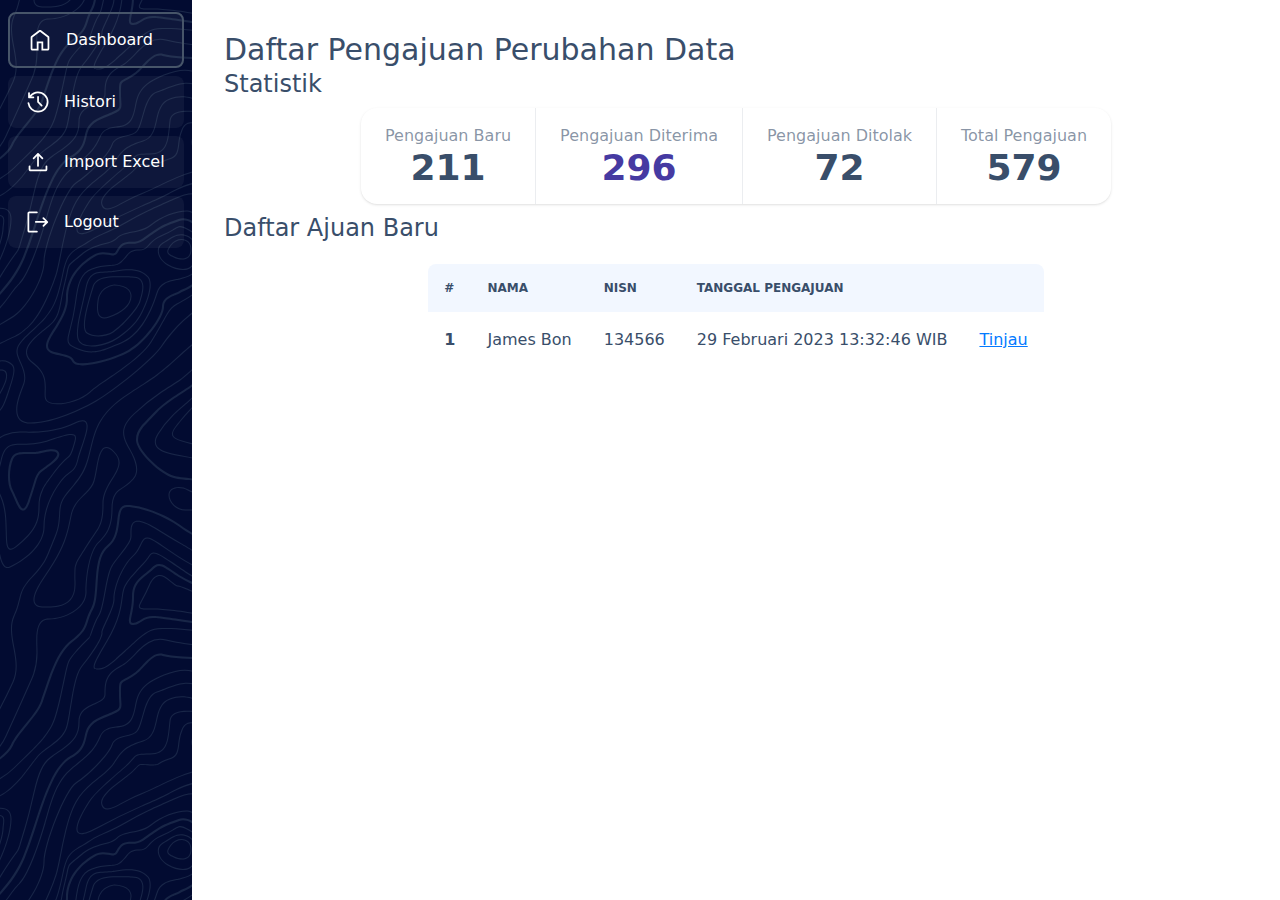
==== commit cc1704d4: "Edit td to th" ====
--- a/admin/index.html
+++ b/admin/index.html
@@ -78,7 +78,7 @@
               </thead>
               <tbody>
                 <tr>
-                  <td>1</td>
+                  <th>1</th>
                   <td>James Bon</td>
                   <td>134566</td>
                   <td>29 Februari 2023 13:32:46 WIB</td>
